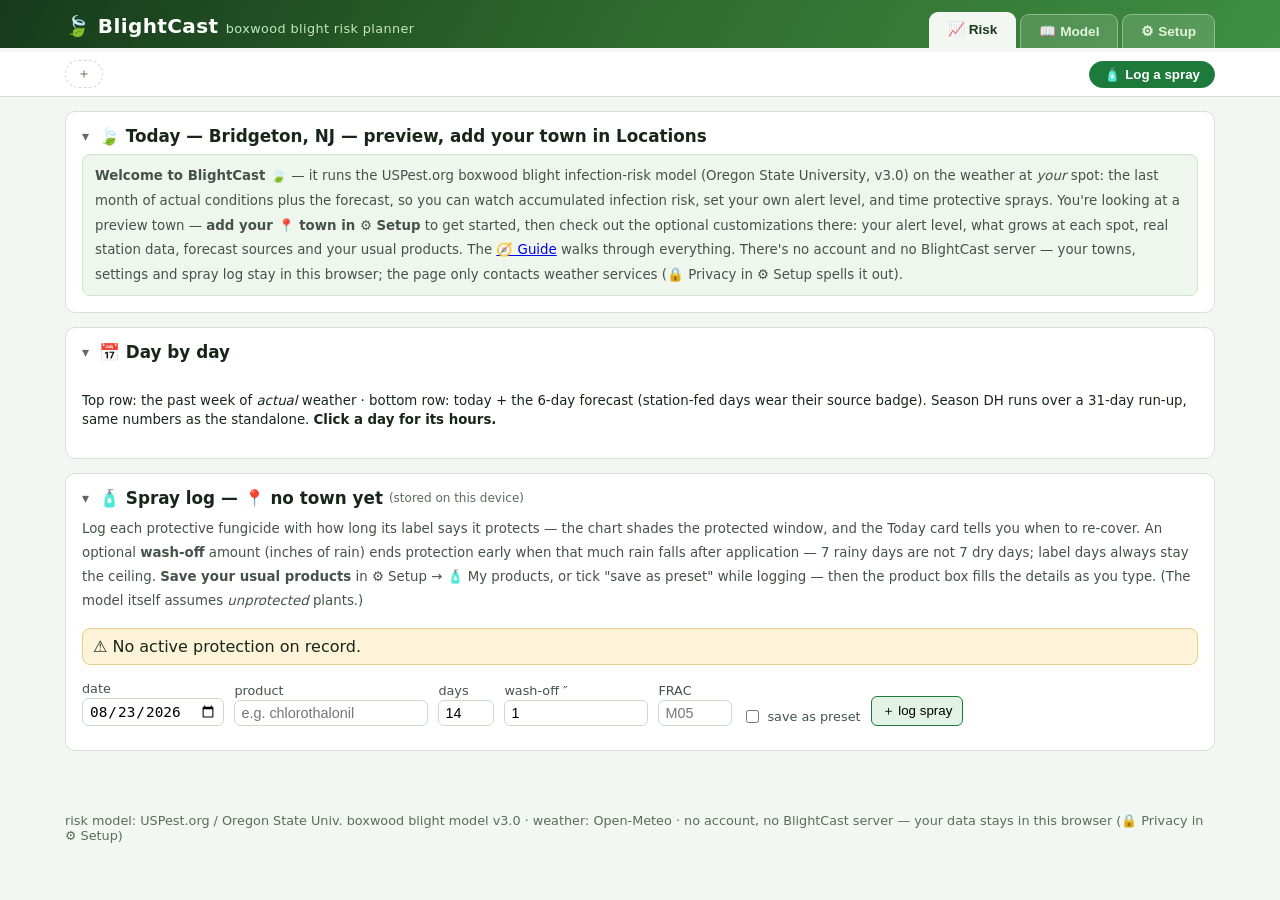
==== index.html @ f8387619 "deploy 2026-08-23 17:59" ====
<!DOCTYPE html><html><head><meta charset="utf-8"><meta name="viewport" content="width=device-width, initial-scale=1"><title>BlightCast</title><script type="importmap">{"imports":{"#entry":"/blightcast/_nuxt/DjVEuTDu.js"}}</script><style>body{color:#182619;background:#f3f7f2;margin:0;font-family:system-ui,sans-serif}.wrap{max-width:1150px;margin:0 auto;padding:0 16px 16px}.hdr{color:#fff;z-index:41;background:linear-gradient(120deg,#173a1a,#2e6b2f,#3f8f42);position:sticky;top:0}.hbar{flex-wrap:wrap;justify-content:space-between;align-items:flex-end;gap:14px;max-width:1150px;margin:0 auto;padding:12px 16px 0;display:flex}.hdr h1{letter-spacing:.4px;margin:0 0 10px;font-size:1.25rem;font-weight:800}.hdr small{color:#c6e8bd;font-size:.8rem;font-weight:400}.hdr nav{flex-wrap:wrap;align-items:flex-end;gap:4px;display:flex}.ntab{color:#e2f4dc;cursor:pointer;background:#ffffff24;border:1px solid #ffffff59;border-bottom:none;border-radius:9px 9px 0 0;margin-bottom:0;padding:8px 18px 9px;font-size:.85rem;font-weight:700;transition:all .15s}.ntab:hover{background:#ffffff47}.ntab.on{color:#1c3a1d;background:#f3f7f2;border-color:#f3f7f2;padding-bottom:11px}.quotabar{color:#7f1d1d;top:var(--hdr-h,52px);z-index:42;background:#fbe9e7;border-bottom:2px solid #c62828;padding:8px 16px;font-size:.9rem;position:sticky}footer{color:#5c6b5c;max-width:1150px;margin:32px auto 0;padding:0 16px 24px;font-size:.8rem}@media (width<=640px){body,html{overflow-x:hidden}.wrap{padding:10px 8px 24px}.wrap section,.wrap section>*,.wrap>*{min-width:0;max-width:100%}header h1{font-size:1.1rem}input[type=date],input[type=number],input[type=password],input[type=text],select{font-size:16px!important}}</style><style>.bar[data-v-5d4a6603]{gap:8px}.bar[data-v-5d4a6603],.chips[data-v-5d4a6603]{flex-wrap:wrap;align-items:center;display:flex}.chips[data-v-5d4a6603]{gap:6px}.chip[data-v-5d4a6603]{cursor:pointer;background:#fff;border:1.5px solid #cfd9cf;border-radius:999px;padding:4px 11px;font-size:.85rem;font-weight:600}.chip.on[data-v-5d4a6603]{color:#fff;background:#1d7a3a;border-color:#1d7a3a}.chip.add[data-v-5d4a6603]{color:#5c6b5c;border-style:dashed;font-weight:400}.spray[data-v-5d4a6603]{color:#fff;cursor:pointer;background:#1d7a3a;border:1px solid #1d7a3a;border-radius:999px;margin-left:auto;padding:5px 14px;font-weight:600}.cur[data-v-5d4a6603]{color:#182619;font-size:.9rem}.cur b[data-v-5d4a6603]{color:#14532a}.note[data-v-5d4a6603]{color:#5c6b5c}@media (width<=640px){.bar[data-v-5d4a6603]{gap:6px}.chips[data-v-5d4a6603]{flex-basis:100%}.spray[data-v-5d4a6603]{flex:100%;margin-left:0;padding:10px 16px}.cur[data-v-5d4a6603],.spray[data-v-5d4a6603]{text-align:center}.cur[data-v-5d4a6603]{white-space:nowrap;text-overflow:ellipsis;font-size:.8rem;overflow:hidden}.cur[data-v-5d4a6603],.note[data-v-5d4a6603]{flex-basis:100%}.note[data-v-5d4a6603]{font-size:.72rem}}</style><style>.card[data-v-02d2b3f0]{background:#fff;border:1px solid #d7e2d7;border-radius:10px;margin:14px 0;padding:14px 16px}h2[data-v-02d2b3f0]{flex-wrap:wrap;justify-content:flex-start;align-items:center;gap:6px;margin:0 0 8px;font-size:1.05rem;display:flex}h2 small[data-v-02d2b3f0]{color:#5c6b5c;font-size:.75rem;font-weight:400}.fold[data-v-02d2b3f0]{cursor:pointer;color:#5c6b5c;background:0 0;border:none;padding:0 4px 0 0;font-size:.85rem}.grid[data-v-02d2b3f0]{grid-template-columns:repeat(auto-fit,minmax(240px,1fr));gap:10px;display:grid}.cmp[data-v-02d2b3f0]{background:#f8faf8;border:1px solid #d7e2d7;border-radius:10px;flex-direction:column;gap:5px;padding:10px 12px;display:flex}.cmp.on[data-v-02d2b3f0]{border-color:#1d7a3a;box-shadow:inset 0 0 0 1px #1d7a3a}.cmp.click[data-v-02d2b3f0]{cursor:pointer}.cmp.click[data-v-02d2b3f0]:hover{border-color:#3f8f42}.nm[data-v-02d2b3f0]{align-items:center;gap:6px;font-weight:700;display:flex}.tag[data-v-02d2b3f0]{color:#1d7a3a;background:#e2f3e6;border:1px solid #a9d6b4;border-radius:999px;padding:1px 7px;font-size:.68rem;font-weight:600}.dh[data-v-02d2b3f0]{align-items:center;gap:6px;display:flex}.dh .chip[data-v-02d2b3f0]{border:1px solid;border-radius:999px;padding:1px 8px;font-family:ui-monospace,monospace;font-size:.8rem;font-weight:700}.bn[data-v-02d2b3f0]{font-size:11px}.plan[data-v-02d2b3f0]{border-radius:8px;padding:5px 9px;font-size:12.5px;font-weight:700}.plan.ok[data-v-02d2b3f0]{color:#1d7a3a;background:#e2f3e6;border:1px solid #a9d6b4}.plan.bad[data-v-02d2b3f0]{color:#a12a2a;background:#fbecec;border:1px solid #e6a9a9}.line[data-v-02d2b3f0]{color:#45524a;font-size:12px}.line.dim[data-v-02d2b3f0]{color:#6b776e}.note[data-v-02d2b3f0]{color:#5c6b5c;font-size:11.5px}</style><style>.card[data-v-cc34b25f]{background:#fff;border:1px solid #d7e2d7;border-radius:10px;margin:14px 0;padding:14px 16px}h2[data-v-cc34b25f]{flex-wrap:wrap;justify-content:flex-start;align-items:center;gap:6px;margin:0 0 8px;font-size:1.05rem;display:flex}h2 select[data-v-cc34b25f]{border:1px solid #cfd9cf;border-radius:6px;padding:3px 6px;font-size:.8rem}.ctl[data-v-cc34b25f]{align-items:center;gap:6px;margin-left:auto;display:flex}.gbtn[data-v-cc34b25f]{cursor:pointer;background:#f4f7f4;border:1px solid #cfd9cf;border-radius:6px;padding:3px 8px;font-size:.8rem}.gbtn.on[data-v-cc34b25f]{background:#eceeec;border-color:#8a938c;font-weight:700}.gbtn[data-v-cc34b25f]:disabled{opacity:.5;cursor:default}.fold[data-v-cc34b25f]{cursor:pointer;color:#5c6b5c;background:0 0;border:none;padding:0 4px 0 0;font-size:.85rem}.scroll[data-v-cc34b25f]{overflow:auto hidden}.scroll svg[data-v-cc34b25f]{width:100%;height:auto;display:block}@media (width<=640px){.scroll svg[data-v-cc34b25f]{min-width:640px}h2[data-v-cc34b25f]{flex-wrap:wrap}.ctl[data-v-cc34b25f]{flex-wrap:nowrap;flex-basis:100%;justify-content:space-between;margin-left:0}.ctl .bl[data-v-cc34b25f]{display:none}.gbtn[data-v-cc34b25f]{padding:6px 10px;font-size:.95rem}.ctl select[data-v-cc34b25f]{flex:1;min-width:0;font-size:.8rem}}.expbox[data-v-cc34b25f]{background:#f4f7f4;border:1px solid #d7e2d7;border-radius:8px;flex-wrap:wrap;align-items:center;margin:0 0 10px;padding:8px 12px;font-size:.85rem}.expbox[data-v-cc34b25f],.expbox .grp[data-v-cc34b25f]{gap:10px;display:flex}.expbox label[data-v-cc34b25f]{color:#45524a;align-items:center;gap:4px;display:flex}.expbox input[type=date][data-v-cc34b25f],.expbox select[data-v-cc34b25f]{border:1px solid #cfd9cf;border-radius:6px;padding:3px 6px;font-size:.85rem}.expbox .go[data-v-cc34b25f]{cursor:pointer;background:#e2f3e6;border:1px solid #1d7a3a;border-radius:6px;padding:4px 12px;font-weight:600}.expbox .note[data-v-cc34b25f]{color:#5c6b5c;flex-basis:100%}.bigwrap[data-v-cc34b25f]{z-index:50;background:#fff;flex-direction:column;display:flex;position:fixed;inset:0}.bigwrap.rot[data-v-cc34b25f]{transform-origin:0 0;width:100vh;height:100vw;inset:0 auto auto 0;transform:rotate(90deg)translateY(-100%)}.bighead[data-v-cc34b25f]{border-bottom:1.5px solid #d5e0d3;flex-wrap:wrap;align-items:center;gap:6px 8px;padding:8px 12px;display:flex}.bighead select[data-v-cc34b25f]{border:1px solid #cfd9cf;border-radius:6px;padding:4px 8px;font-size:.85rem}.bighead .note[data-v-cc34b25f]{color:#5c6b5c}.bighead .bigx[data-v-cc34b25f]{cursor:pointer;background:#f4f7f4;border:1px solid #cfd9cf;border-radius:8px;margin-left:auto;padding:6px 14px;font-size:.95rem}.scrollhost[data-v-cc34b25f]{display:block;position:relative}.bighost[data-v-cc34b25f]{flex-direction:column;flex:1;min-height:0;display:flex;position:relative}.hit[data-v-cc34b25f]{cursor:crosshair}.chtip[data-v-cc34b25f]{z-index:60;pointer-events:none;color:#182619;background:#fff;border:1px solid #cfd9cf;border-radius:8px;max-width:220px;padding:7px 10px;font-size:12px;line-height:1.5;position:fixed;box-shadow:0 6px 18px #0000002e}.chtip small[data-v-cc34b25f]{color:#5c6b5c}.chtip.rottip[data-v-cc34b25f]{transform-origin:0 0;transform:rotate(90deg)}.bigexp[data-v-cc34b25f]{margin:0 14px 8px}.bigscroll[data-v-cc34b25f]{flex:1;min-height:0;overflow:auto hidden}.bigscroll svg[data-v-cc34b25f]{display:block}.yaxis[data-v-cc34b25f]{z-index:2;pointer-events:none;position:absolute;top:0;left:0}</style><style>.day[data-v-c55c9e73]{box-sizing:border-box;border:1px solid;border-radius:10px;min-width:92px;padding:8px 10px}.top[data-v-c55c9e73]{font-weight:600}.tdy[data-v-c55c9e73]{color:#fff;letter-spacing:.4px;background:#182619;border-radius:999px;padding:0 7px;font-size:.7rem;font-weight:800}.top small[data-v-c55c9e73]{color:#5c6b5c;font-weight:400}.dh[data-v-c55c9e73]{margin:2px 0;font-size:1.3rem;font-weight:700}.name[data-v-c55c9e73]{font-size:.8rem;font-weight:600}.meta[data-v-c55c9e73]{color:#45524a;margin-top:2px;font-size:.75rem}</style><style>.card[data-v-f224e2ba]{background:#fff;border:1px solid #d7e2d7;border-radius:10px;margin:14px 0;padding:14px 16px}h2[data-v-f224e2ba]{justify-content:space-between;align-items:center;margin:0 0 8px;font-size:1.05rem;display:flex}.x[data-v-f224e2ba]{cursor:pointer;background:#f4f7f4;border:1px solid #cfd9cf;border-radius:6px;padding:2px 8px}.scroll[data-v-f224e2ba]{overflow-x:auto}table[data-v-f224e2ba]{border-collapse:collapse;font-size:.85rem}td[data-v-f224e2ba],th[data-v-f224e2ba]{text-align:center;border:1px solid #e0e8e0;padding:3px 8px}tr.wet td[data-v-f224e2ba]{background:#eaf3fb}td.reset[data-v-f224e2ba]{color:#a12a2a;font-weight:600}@media (width<=640px){.card[data-v-f224e2ba]{padding:10px 6px}table[data-v-f224e2ba]{width:100%;font-size:10.5px}td[data-v-f224e2ba],th[data-v-f224e2ba]{padding:2px}}</style><style>.card[data-v-9a22aade]{background:#fff;border:1px solid #d7e2d7;border-radius:10px;margin:14px 0;padding:14px 16px}h2[data-v-9a22aade]{flex-wrap:wrap;justify-content:flex-start;align-items:center;gap:6px;margin:0 0 8px;font-size:1.05rem;display:flex}h2 small[data-v-9a22aade]{color:#5c6b5c;font-size:.75rem;font-weight:400}.fold[data-v-9a22aade]{color:#5c6b5c;background:0 0;border:none;padding:0 4px 0 0;font-size:.85rem}.fold[data-v-9a22aade],h2 .xls[data-v-9a22aade]{cursor:pointer}h2 .xls[data-v-9a22aade]{background:#f4f7f4;border:1px solid #cfd9cf;border-radius:6px;margin-left:auto;padding:3px 9px;font-size:.8rem}.intro[data-v-9a22aade]{color:#45524a;margin:0 0 8px;line-height:1.5}.prot[data-v-9a22aade]{border-radius:8px;padding:8px 10px}.prot.ok[data-v-9a22aade]{background:#e2f3e6;border:1px solid #a9d6b4}.prot.none[data-v-9a22aade]{background:#fdf3d9;border:1px solid #e6cd8a}.badtx[data-v-9a22aade]{color:#a12a2a}.ics[data-v-9a22aade]{color:#0e5a8a;cursor:pointer;background:#eef5fa;border:1px solid #0e5a8a;border-radius:6px;margin-left:6px;padding:2px 8px}.form[data-v-9a22aade]{flex-wrap:wrap;align-items:end;gap:10px;margin:10px 0;display:flex}.form label input[list][data-v-9a22aade]{min-width:180px;max-width:220px}label[data-v-9a22aade]{color:#45524a;flex-direction:column;gap:2px;font-size:.8rem;display:flex}label.keep[data-v-9a22aade]{flex-direction:row;align-items:center;gap:5px}input[data-v-9a22aade]{border:1px solid #cfd9cf;border-radius:6px;max-width:130px;padding:4px 6px;font-size:.9rem}input[type=checkbox][data-v-9a22aade]{max-width:none}button[data-v-9a22aade]{cursor:pointer;background:#e2f3e6;border:1px solid #1d7a3a;border-radius:6px;padding:5px 10px}ul[data-v-9a22aade]{margin:6px 0 0;padding:0;list-style:none}li[data-v-9a22aade]{border-top:1px solid #eef2ee;padding:4px 0}.x[data-v-9a22aade]{background:#fbecec;border-color:#c99;margin-left:8px;padding:0 6px}@media (width<=640px){.form[data-v-9a22aade]{gap:8px}.form label[data-v-9a22aade]{flex:45%}.form label input[data-v-9a22aade]:not([type=checkbox]){box-sizing:border-box;width:100%;max-width:100%}.form label.keep[data-v-9a22aade]{flex:100%}button[data-v-9a22aade]{padding:9px 13px}.x[data-v-9a22aade]{padding:4px 9px}li[data-v-9a22aade]{overflow-wrap:anywhere;line-height:1.7}}</style><style>.card[data-v-ff1c66e4]{background:#fff;border:1px solid #d7e2d7;border-radius:10px;margin:14px 0;padding:14px 16px;font-size:13px;line-height:1.6}h2[data-v-ff1c66e4]{margin:0 0 8px;font-size:1.05rem}ul[data-v-ff1c66e4]{margin:8px 0 8px 22px;padding:0}.tblwrap[data-v-ff1c66e4]{overflow-x:auto}table[data-v-ff1c66e4]{border-collapse:collapse;min-width:420px}td[data-v-ff1c66e4],th[data-v-ff1c66e4]{text-align:left;border:1px solid #cfd9cf;padding:5px 10px}td.dh[data-v-ff1c66e4]{white-space:nowrap;font-family:ui-monospace,monospace}@media (width<=640px){table[data-v-ff1c66e4]{width:100%;min-width:0;font-size:11px}td[data-v-ff1c66e4],th[data-v-ff1c66e4]{padding:4px 5px}td.dh[data-v-ff1c66e4]{white-space:normal}}.note[data-v-ff1c66e4]{color:#5c6b5c}a[data-v-ff1c66e4]{color:#0e5a8a}</style><style>.card[data-v-d2a1a7dd]{background:#fff;border:1px solid #d7e2d7;border-radius:10px;margin:14px 0;padding:12px}h2[data-v-d2a1a7dd]{margin:0 0 8px;padding:0 2px;font-size:1rem}.list[data-v-d2a1a7dd]{flex-direction:column;gap:2px;margin-bottom:10px}.list[data-v-d2a1a7dd],.row[data-v-d2a1a7dd]{display:flex}.row[data-v-d2a1a7dd]{border-radius:8px;align-items:stretch;overflow:hidden}.row[data-v-d2a1a7dd]:hover{background:#f2f6f2}.row.on[data-v-d2a1a7dd]{background:#e2f3e6;box-shadow:inset 3px 0 #1d7a3a}.pick[data-v-d2a1a7dd]{cursor:pointer;min-width:0;font:inherit;text-align:left;white-space:nowrap;text-overflow:ellipsis;background:0 0;border:none;flex:1;padding:8px 8px 8px 12px;font-size:.9rem;overflow:hidden}.row.on .pick[data-v-d2a1a7dd]{color:#14532a;font-weight:700}.mini[data-v-d2a1a7dd]{cursor:pointer;color:#8a938c;background:0 0;border:none;padding:0 7px;font-size:.85rem}.row:hover .mini[data-v-d2a1a7dd]{color:#5c6b5c}.mini[data-v-d2a1a7dd]:hover{color:#182619}.mini.x[data-v-d2a1a7dd]:hover{color:#a12a2a}.addwrap[data-v-d2a1a7dd]{margin-bottom:10px;position:relative}.add[data-v-d2a1a7dd]{gap:5px;display:flex}.add input[data-v-d2a1a7dd]{flex:1;min-width:0;padding:7px 10px;font-size:.88rem}.add .go[data-v-d2a1a7dd],.add input[data-v-d2a1a7dd]{border:1px solid #cfd9cf;border-radius:8px}.add .go[data-v-d2a1a7dd]{cursor:pointer;background:#f4f7f4;padding:0 11px}.results[data-v-d2a1a7dd]{z-index:5;background:#fff;border:1px solid #cfd9cf;border-radius:10px;flex-direction:column;gap:4px;margin-top:4px;padding:6px;display:flex;position:absolute;top:100%;left:0;right:0;box-shadow:0 4px 14px #0000001f}.results button[data-v-d2a1a7dd]{cursor:pointer;text-align:left;background:#f8faf8;border:1px solid #e0e8e0;border-radius:6px;padding:6px 10px;font-size:.85rem}.results button[data-v-d2a1a7dd]:hover{background:#eef6ee}.results .none[data-v-d2a1a7dd]{color:#5c6b5c;padding:6px 10px;font-size:.85rem}.sharebtn[data-v-d2a1a7dd]{cursor:pointer;color:#45524a;background:#f8faf8;border:1px solid #cfd9cf;border-radius:8px;width:100%;padding:7px 10px;font-size:.85rem}.sharebtn[data-v-d2a1a7dd]:hover{border-color:#9bb89b}.sharebtn.gd[data-v-d2a1a7dd]{margin-top:6px}.note[data-v-d2a1a7dd]{color:#5c6b5c;margin:6px 2px 0;font-size:.8rem}@media (width<=820px){.pick[data-v-d2a1a7dd]{padding:11px 8px 11px 12px}.mini[data-v-d2a1a7dd]{padding:0 10px}}</style><style>.card[data-v-3da5b5af]{background:#fff;border:1px solid #d7e2d7;border-radius:10px;margin:14px 0;padding:14px 16px}h2[data-v-3da5b5af]{margin:0 0 8px;font-size:1.05rem}h2 small[data-v-3da5b5af]{color:#5c6b5c;font-size:.75rem;font-weight:400}.grp[data-v-3da5b5af]{margin:10px 0}.row[data-v-3da5b5af]{flex-wrap:wrap;align-items:center;gap:8px;margin:6px 0;display:flex}button[data-v-3da5b5af]{cursor:pointer;background:#f4f7f4;border:1px solid #cfd9cf;border-radius:6px;padding:4px 10px;font-size:.82rem}button.on[data-v-3da5b5af]{font-weight:700}label[data-v-3da5b5af]{color:#45524a;font-size:.85rem}input[data-v-3da5b5af]{width:70px;padding:3px 6px}input[data-v-3da5b5af],select[data-v-3da5b5af]{border:1px solid #cfd9cf;border-radius:6px}select[data-v-3da5b5af]{max-width:100%;padding:4px 8px}p[data-v-3da5b5af]{margin:4px 0 0}ul[data-v-3da5b5af]{color:#45524a;margin:6px 0 6px 20px;padding:0;font-size:12px;line-height:1.55}li[data-v-3da5b5af]{margin:4px 0}@media (width<=640px){button[data-v-3da5b5af]{padding:8px 12px}input[data-v-3da5b5af]{padding:8px 6px}select[data-v-3da5b5af]{padding:8px}}</style><style>.imp-box[data-v-64e35270]{border:1px solid #d7e2d7;border-radius:8px;margin-top:6px;padding:8px 12px}.row[data-v-64e35270]{flex-wrap:wrap;align-items:center;gap:10px;display:flex}.imp[data-v-64e35270],button[data-v-64e35270]{cursor:pointer;background:#f4f7f4;border:1px solid #cfd9cf;border-radius:6px;padding:5px 11px}.imp input[data-v-64e35270]{display:none}.url[data-v-64e35270]{border:1px solid #cfd9cf;border-radius:6px;flex:1;min-width:240px;padding:5px 10px}.go[data-v-64e35270]{background:#e2f3e6;border-color:#1d7a3a;font-weight:600}.bad[data-v-64e35270]{color:#a12a2a}.map[data-v-64e35270]{grid-template-columns:auto 1fr auto;align-items:center;gap:4px 10px;margin:6px 0;display:grid}.map label[data-v-64e35270]{font-size:.85rem}.map select[data-v-64e35270]{border:1px solid #cfd9cf;border-radius:6px;max-width:100%;padding:3px 6px}.prevscroll[data-v-64e35270]{overflow-x:auto}table.prev[data-v-64e35270]{border-collapse:collapse;font-size:.8rem}.prev td[data-v-64e35270],.prev th[data-v-64e35270]{text-align:center;border:1px solid #e0e8e0;padding:3px 8px}@media (width<=640px){.url[data-v-64e35270]{flex:100%;min-width:0}.map[data-v-64e35270]{grid-template-columns:auto 1fr}.imp[data-v-64e35270],button[data-v-64e35270]{padding:8px 12px}}</style><style>.card[data-v-216f3285]{background:#fff;border:1px solid #d7e2d7;border-radius:10px;margin:14px 0;padding:14px 16px}h2[data-v-216f3285]{margin:0 0 8px;font-size:1.05rem}h2 small[data-v-216f3285]{color:#5c6b5c;font-size:.75rem;font-weight:400}.row[data-v-216f3285]{align-items:center;gap:10px;margin:4px 0;display:flex}.grow[data-v-216f3285]{flex:1;min-width:0}button[data-v-216f3285]{cursor:pointer;background:#f4f7f4;border:1px solid #cfd9cf;border-radius:6px;padding:5px 11px}.go[data-v-216f3285]{background:#e2f3e6;border-color:#1d7a3a;font-weight:600}.warn[data-v-216f3285]{background:#fbeeee;border-color:#c8a1a1}.list[data-v-216f3285]{border:1px solid #d7e2d7;border-radius:8px;margin-top:6px;padding:4px 10px}.none[data-v-216f3285]{color:#5c6b5c;padding:6px 2px}.tok[data-v-216f3285]{min-width:260px;padding:5px 10px}.tok[data-v-216f3285],select[data-v-216f3285]{border:1px solid #cfd9cf;border-radius:6px}select[data-v-216f3285]{max-width:100%;margin-left:6px;padding:3px 6px}@media (width<=640px){.row[data-v-216f3285]{flex-wrap:wrap}.tok[data-v-216f3285]{flex:100%;min-width:0}button[data-v-216f3285]{padding:8px 12px}select[data-v-216f3285]{margin-left:0}}</style><style>.card[data-v-aacb3092]{background:#fff;border:1px solid #d7e2d7;border-radius:10px;margin:14px 0;padding:14px 16px}h2[data-v-aacb3092]{margin:0 0 8px;font-size:1.05rem}h2 small[data-v-aacb3092]{color:#5c6b5c;font-size:.75rem;font-weight:400}.tblwrap[data-v-aacb3092]{margin:8px 0;overflow-x:auto}table[data-v-aacb3092]{border-collapse:collapse;min-width:460px}td[data-v-aacb3092],th[data-v-aacb3092]{text-align:center;border:1px solid #cfd9cf;padding:5px 10px;font-size:.85rem}td[data-v-aacb3092]:first-child,th[data-v-aacb3092]:first-child{text-align:left}th[data-v-aacb3092]{background:#f4f7f4;font-size:.78rem}ul[data-v-aacb3092]{margin:4px 0 8px 20px;padding:0}li[data-v-aacb3092]{margin:2px 0}.note[data-v-aacb3092]{color:#5c6b5c}p[data-v-aacb3092]{margin:6px 0}</style><style>.card[data-v-2780aa08]{background:#fff;border:1px solid #d7e2d7;border-radius:10px;margin:14px 0;padding:14px 16px}h2[data-v-2780aa08]{justify-content:space-between;align-items:center;gap:10px;margin:0 0 8px;font-size:1.05rem}.hbtns[data-v-2780aa08],h2[data-v-2780aa08]{display:flex}.hbtns[data-v-2780aa08]{gap:6px}button[data-v-2780aa08]{cursor:pointer;background:#f4f7f4;border:1px solid #cfd9cf;border-radius:6px;padding:4px 10px;font-size:.85rem}button.pri[data-v-2780aa08]{background:#e2f3e6;border-color:#1d7a3a;font-weight:600}button.warn[data-v-2780aa08]{color:#a12a2a;background:#fbecec;border-color:#c99}.list[data-v-2780aa08]{margin:6px 0}.li[data-v-2780aa08]{border-top:1px solid #eef2ee;align-items:center;gap:8px;padding:6px 0}.grow[data-v-2780aa08],.li[data-v-2780aa08]{display:flex}.grow[data-v-2780aa08]{flex-direction:column;flex:1}.grow small[data-v-2780aa08],.none[data-v-2780aa08]{color:#5c6b5c}.form[data-v-2780aa08]{border-top:1px solid #eef2ee;flex-wrap:wrap;align-items:end;gap:10px;margin:10px 0 0;padding-top:8px}.form[data-v-2780aa08],label[data-v-2780aa08]{display:flex}label[data-v-2780aa08]{color:#45524a;flex-direction:column;gap:2px;font-size:.8rem}label input[data-v-2780aa08]{border:1px solid #cfd9cf;border-radius:6px;max-width:150px;padding:4px 6px;font-size:.9rem}@media (width<=640px){.form label[data-v-2780aa08]{flex:45%}.form label input[data-v-2780aa08]{box-sizing:border-box;width:100%;max-width:100%}button[data-v-2780aa08]{padding:8px 13px}}</style><style>.card[data-v-627be647]{background:#fff;border:1px solid #d7e2d7;border-radius:10px;margin:14px 0;padding:14px 16px}h2[data-v-627be647]{margin:0 0 8px;font-size:1.05rem}h2 small[data-v-627be647]{color:#5c6b5c;font-size:.75rem;font-weight:400}.row[data-v-627be647]{flex-wrap:wrap;align-items:center;gap:8px;margin:6px 0;display:flex}.grow[data-v-627be647]{flex:1;min-width:0}.btn[data-v-627be647],button[data-v-627be647]{cursor:pointer;color:inherit;background:#f4f7f4;border:1px solid #cfd9cf;border-radius:6px;padding:5px 11px;font-size:.85rem;text-decoration:none}.go[data-v-627be647]{background:#e2f3e6;border-color:#1d7a3a;font-weight:600}.warn[data-v-627be647]{background:#fbeeee;border-color:#c8a1a1}.url[data-v-627be647]{border:1px solid #cfd9cf;border-radius:6px;flex:1;min-width:260px;padding:5px 10px}.trouble[data-v-627be647]{background:#f4f7f4;padding:5px 10px}.sendlog[data-v-627be647],.trouble[data-v-627be647]{border:1px solid #d7e2d7;border-radius:8px}.sendlog[data-v-627be647]{margin-top:6px;padding:6px 10px}.sendlog ul[data-v-627be647]{margin:4px 0;padding:0;list-style:none}.sendlog li[data-v-627be647]{padding:1px 0}.bad[data-v-627be647]{color:#a12a2a;font-weight:700}p[data-v-627be647]{margin:4px 0}@media (width<=640px){.url[data-v-627be647]{flex:100%;min-width:0}.btn[data-v-627be647],button[data-v-627be647]{padding:8px 12px}}</style><style>.card[data-v-b67708f5]{background:#fff;border:1px solid #d7e2d7;border-radius:10px;margin:14px 0;padding:14px 16px}h2[data-v-b67708f5]{margin:0 0 8px;font-size:1.05rem}h2 small[data-v-b67708f5]{color:#5c6b5c;font-size:.75rem;font-weight:400}.row[data-v-b67708f5]{flex-wrap:wrap;align-items:center;gap:10px;display:flex}.imp[data-v-b67708f5],button[data-v-b67708f5]{cursor:pointer;background:#f4f7f4;border:1px solid #cfd9cf;border-radius:6px;padding:6px 12px}.imp input[data-v-b67708f5]{display:none}.preview[data-v-b67708f5]{background:#fdf3d9;border:1px solid #e6cd8a;border-radius:8px;margin-top:10px;padding:10px 12px}.preview ul[data-v-b67708f5]{margin:6px 0;padding-left:18px}.go[data-v-b67708f5]{background:#e2f3e6;border-color:#1d7a3a;font-weight:600}</style><style>.card[data-v-a5ca6376]{background:#fff;border:1px solid #d7e2d7;border-radius:10px;margin:14px 0;padding:14px 16px}h2[data-v-a5ca6376]{margin:0 0 8px;font-size:1.05rem}p[data-v-a5ca6376]{color:#45524a;margin:6px 0;line-height:1.55}.plug[data-v-a5ca6376]{color:#5c6b5c}.plug a[data-v-a5ca6376]{color:#0e5a8a}.plug .mail[data-v-a5ca6376]{white-space:nowrap;display:inline-block}</style><style>.subbar[data-v-c0a7a774]{top:var(--hdr-h,52px);z-index:40;background:#fff;border-bottom:1.5px solid #d5e0d3;position:sticky}.subbar[data-v-c0a7a774] .bar{max-width:1150px;margin:0 auto;padding:8px 16px}@media (width<=640px){.subbar[data-v-c0a7a774] .bar{padding:8px}}.wrap[data-v-c0a7a774]{padding-top:4px}.setgrid[data-v-c0a7a774]{grid-template-columns:248px 1fr;align-items:start;gap:0 16px;display:grid}.locnav[data-v-c0a7a774]{top:calc(var(--hdr-h,52px) + 54px);position:sticky}.workingon[data-v-c0a7a774]{background:#e2f3e6;border:1px solid #a9d6b4;border-radius:10px;margin:14px 0;padding:10px 14px}.workingon small[data-v-c0a7a774]{color:#45524a}.shareddiv[data-v-c0a7a774]{color:#54655a;border-top:2px solid #d5e0d3;margin:22px 0 2px;padding-top:10px;font-size:.9rem;font-weight:700}@media (width<=820px){.setgrid[data-v-c0a7a774]{grid-template-columns:1fr}.locnav[data-v-c0a7a774]{position:static}}.card[data-v-c0a7a774]{background:#fff;border:1px solid #d7e2d7;border-radius:10px;margin:14px 0;padding:14px 16px}.fold[data-v-c0a7a774]{cursor:pointer;color:#5c6b5c;background:0 0;border:none;padding:0 4px 0 0;font-size:.85rem}h2[data-v-c0a7a774]{flex-wrap:wrap;justify-content:flex-start;align-items:center;gap:6px;margin:0 0 8px;font-size:1.05rem;display:flex}.bellbtn[data-v-c0a7a774]{cursor:pointer;background:#f4f7f4;border:1px solid #cfd9cf;border-radius:6px;padding:3px 9px;font-size:.8rem}.bellbtn.on[data-v-c0a7a774]{background:#fdf3d9;border-color:#9a6b00;font-weight:700}.bellnote[data-v-c0a7a774]{background:#fdf3d9;border:1px solid #e6cd8a;border-radius:8px;margin:4px 0 8px;padding:5px 10px}.guide[data-v-c0a7a774]{color:#45524a;margin:2px 0}.welcome[data-v-c0a7a774]{background:#eef6ee;border:1px solid #cfe3cf;border-radius:8px;padding:8px 12px;line-height:1.55}.protline[data-v-c0a7a774]{background:#e2f3e6;border:1px solid #a9d6b4;border-radius:8px;padding:4px 10px}.badwash[data-v-c0a7a774]{color:#a12a2a}.strip[data-v-c0a7a774]{grid-template-columns:repeat(7,1fr);gap:8px;padding-bottom:4px;display:grid}.mobcap[data-v-c0a7a774]{display:none}@media (width<=820px){.strip[data-v-c0a7a774]{scroll-snap-type:x proximity;-webkit-overflow-scrolling:touch;display:flex;overflow-x:auto}.strip[data-v-c0a7a774]>*{scroll-snap-align:center;flex:0 0 112px}.deskcap[data-v-c0a7a774]{display:none}.mobcap[data-v-c0a7a774]{display:inline}}@media (width<=640px){.strip[data-v-c0a7a774]>*{flex-basis:104px}}.clickable[data-v-c0a7a774]{cursor:pointer}.picked[data-v-c0a7a774]{outline:2px solid #1a4d8f}.picked[data-v-c0a7a774],.today[data-v-c0a7a774]{outline-offset:1px}.today[data-v-c0a7a774]{outline:3px solid #182619;box-shadow:0 2px 10px #1826194d}.status[data-v-c0a7a774]{flex-wrap:wrap;align-items:center;gap:10px;margin:4px 0 10px;display:flex}.status .chip[data-v-c0a7a774]{border:1px solid;border-radius:999px;padding:2px 10px;font-family:ui-monospace,monospace;font-weight:700}.status .bad[data-v-c0a7a774]{color:#a12a2a;font-weight:700}.status .ok[data-v-c0a7a774]{color:#1d7a3a;font-weight:700}</style><link rel="preload" as="fetch" crossorigin="anonymous" href="/blightcast/_payload.json?_b=37385d2c-40b9-4be8-ae9a-4df91feaa3fe"><link rel="modulepreload" as="script" crossorigin href="/blightcast/_nuxt/DjVEuTDu.js"><link rel="modulepreload" as="script" crossorigin href="/blightcast/_nuxt/lVUDhkmV.js"><link rel="modulepreload" as="script" crossorigin href="/blightcast/_nuxt/Diu3cThN.js"><link rel="modulepreload" as="script" crossorigin href="/blightcast/_nuxt/xbZKF1FD.js"><link rel="modulepreload" as="script" crossorigin href="/blightcast/_nuxt/DFUop5d5.js"><link rel="modulepreload" as="script" crossorigin href="/blightcast/_nuxt/Cp7u9_fY.js"><link rel="modulepreload" as="script" crossorigin href="/blightcast/_nuxt/BDNMzG2s.js"><script type="module" src="/blightcast/_nuxt/DjVEuTDu.js" crossorigin></script><link rel="prefetch" as="script" crossorigin href="/blightcast/_nuxt/7SVg0ffx.js"><link rel="prefetch" as="script" crossorigin href="/blightcast/_nuxt/DzTNzgav.js"><meta name="theme-color" content="#2e6b2f"><meta http-equiv="Content-Security-Policy" content="default-src 'self'; script-src 'self' 'unsafe-inline'; style-src 'self' 'unsafe-inline'; img-src 'self' data:; connect-src 'self' https://api.open-meteo.com https://geocoding-api.open-meteo.com https://archive-api.open-meteo.com https://newa.nrcc.cornell.edu https://hrly.nrcc.cornell.edu https://api.licor.cloud https://docs.google.com https://api.weather.gov https://seasonal-api.open-meteo.com; object-src 'none'; base-uri 'self'; form-action 'none'"><link rel="manifest" href="/blightcast/manifest.webmanifest"><link rel="icon" type="image/svg+xml" href="/blightcast/icon.svg"></head><body><div id="__nuxt"><div><header class="hdr"><div class="hbar"><h1>🍃 BlightCast <small>boxwood blight risk planner</small></h1><nav><!--[--><button class="on ntab">📈 Risk</button><button class="ntab">📖 Model</button><button class="ntab">⚙ Setup</button><!--]--></nav></div></header><!----><div data-v-c0a7a774><div class="subbar" style="" data-v-c0a7a774><section class="bar" data-v-c0a7a774 data-v-5d4a6603><span class="chips" data-v-5d4a6603><!--[--><!--]--><button class="chip add" aria-label="add or manage towns" title="add or manage towns in ⚙ Setup" data-v-5d4a6603>＋</button></span><button class="spray" data-v-5d4a6603>🧴 Log a spray</button><!----><!----></section></div><main class="wrap" data-v-c0a7a774><div style="" data-v-c0a7a774><!----><section class="card" data-v-c0a7a774><h2 data-v-c0a7a774><button class="fold" aria-label="collapse the Today card" data-v-c0a7a774>▾</button>🍃 Today — Bridgeton, NJ — preview, add your town in Locations</h2><!--[--><p class="guide welcome" data-v-c0a7a774><small data-v-c0a7a774><b data-v-c0a7a774>Welcome to BlightCast 🍃</b> — it runs the USPest.org boxwood blight infection-risk model (Oregon State University, v3.0) on the weather at <i data-v-c0a7a774>your</i> spot: the last month of actual conditions plus the forecast, so you can watch accumulated infection risk, set your own alert level, and time protective sprays. You&#39;re looking at a preview town — <b data-v-c0a7a774>add your 📍 town in ⚙ Setup</b> to get started, then check out the optional customizations there: your alert level, what grows at each spot, real station data, forecast sources and your usual products. The <a href="/blightcast/guide" class="" data-v-c0a7a774>🧭 Guide</a> walks through everything. There&#39;s no account and no BlightCast server — your towns, settings and spray log stay in this browser; the page only contacts weather services (🔒 Privacy in ⚙ Setup spells it out).</small></p><!----><!--[--><!----><!----><!--[--><!--]--><!--]--><!--]--></section><!----><section class="card" data-v-c0a7a774><h2 data-v-c0a7a774><button class="fold" aria-label="collapse the day tiles" data-v-c0a7a774>▾</button>📅 Day by day</h2><!--[--><div class="strip" data-v-c0a7a774><!--[--><!--]--></div><p data-v-c0a7a774><small class="deskcap" data-v-c0a7a774>Top row: the past week of <i data-v-c0a7a774>actual</i> weather · bottom row: today + the 6-day forecast (station-fed days wear their source badge). Season DH runs over a 31-day run-up, same numbers as the standalone. <b data-v-c0a7a774>Click a day for its hours.</b></small><small class="mobcap" data-v-c0a7a774>Today + the 6-day forecast — <b data-v-c0a7a774>scroll ⬅ for the past week of actual weather</b> (station-fed days wear their source badge). Season DH runs over a 31-day run-up, same numbers as the standalone. <b data-v-c0a7a774>Click a day for its hours.</b></small></p><!--]--></section><!----><section class="card" data-v-c0a7a774 data-v-9a22aade><h2 data-v-9a22aade><button class="fold" aria-label="collapse the spray log" data-v-9a22aade>▾</button>🧴 Spray log — 📍 no town yet <small data-v-9a22aade>(stored on this device)</small><!----></h2><!--[--><p class="intro" data-v-9a22aade><small data-v-9a22aade>Log each protective fungicide with how long its label says it protects — the chart shades the protected window, and the Today card tells you when to re-cover. An optional <b data-v-9a22aade>wash-off</b> amount (inches of rain) ends protection early when that much rain falls after application — 7 rainy days are not 7 dry days; label days always stay the ceiling. <b data-v-9a22aade>Save your usual products</b> in ⚙ Setup → 🧴 My products, or tick &quot;save as preset&quot; while logging — then the product box fills the details as you type. (The model itself assumes <i data-v-9a22aade>unprotected</i> plants.)</small></p><p class="prot none" data-v-9a22aade>⚠ No active protection on record.</p><!----><div class="form" data-v-9a22aade><label data-v-9a22aade>date <input value="2026-08-23" type="date" data-v-9a22aade></label><label data-v-9a22aade>product <input value="" list="bc-prods" placeholder="e.g. chlorothalonil" data-v-9a22aade><datalist id="bc-prods" data-v-9a22aade><!--[--><!--]--></datalist></label><label data-v-9a22aade>days <input value="14" type="number" min="1" max="60" data-v-9a22aade></label><label data-v-9a22aade>wash-off ″ <input value="1" type="number" step="0.1" min="0" data-v-9a22aade></label><label data-v-9a22aade>FRAC <input value="" placeholder="M05" style="max-width:60px;" title="the FRAC code printed on the label — the fungicide&#39;s resistance group, used only for the rotation nudge" data-v-9a22aade></label><label class="keep" data-v-9a22aade><input type="checkbox" data-v-9a22aade> save as preset</label><button data-v-9a22aade>＋ log spray</button></div><!----><!----><!----><!--]--></section></div><div style="display:none;" data-v-c0a7a774 data-v-ff1c66e4><section class="card" data-v-ff1c66e4><h2 data-v-ff1c66e4>📖 How the model works</h2><p data-v-ff1c66e4>Boxwood blight (<i data-v-ff1c66e4>Calonectria pseudonaviculata</i>) infects when leaves are <b data-v-ff1c66e4>wet</b> and temperatures are mild. This tool implements the <b data-v-ff1c66e4>boxwood blight infection risk model v3.0</b> published by Len Coop at Oregon State University for USPest.org — a &quot;degree-hours during leaf wetness&quot; model:</p><ul data-v-ff1c66e4><li data-v-ff1c66e4>Each <b data-v-ff1c66e4>wet hour</b> between 44°F and 86°F adds infection risk units (degree-hours, DH) from the model&#39;s published temperature table — rising to a peak of 31.35 DH/hour at 76°F, then falling to zero at 86°F.</li><li data-v-ff1c66e4>Dry hours add nothing, and <b data-v-ff1c66e4>6 straight dry hours end the infection cycle</b> — accumulated DH resets to zero.</li><li data-v-ff1c66e4>Without a leaf-wetness sensor, BlightCast estimates wetness each hour from the weather: <b data-v-ff1c66e4>rain</b> (following the model&#39;s precipitation-wetness rules) and <b data-v-ff1c66e4>humidity/dew</b> (wet when RH reaches your dew threshold — default 90% — in light wind). You can tune the sensitivity in ⚙ Setup. Weather comes from <b data-v-ff1c66e4>Open-Meteo</b> by default; in ⚙ Setup you can switch the forecast to the 🦅 <b data-v-ff1c66e4>NWS/NDFD</b> (the National Weather Service&#39;s gridded forecast, US only — the 📋 scorecard shows which has been closer at your town), extend the view months ahead with the 🔮 <b data-v-ff1c66e4>season outlook</b> (10-year averages + NOAA&#39;s seasonal model), or bring in real station data (🛰): link a nearby <b data-v-ff1c66e4>NEWA network station</b>, connect your own station&#39;s cloud service (<b data-v-ff1c66e4>LI-COR Cloud</b>), or import a CSV by hand. Station readings outrank any forecast for the hours they cover, and a real leaf-wetness sensor is used by the model <b data-v-ff1c66e4>directly</b>.</li></ul><p data-v-ff1c66e4>Accumulated DH maps to the model&#39;s published risk levels:</p><div class="tblwrap" data-v-ff1c66e4><table data-v-ff1c66e4><thead data-v-ff1c66e4><tr data-v-ff1c66e4><th data-v-ff1c66e4>Accumulated</th><th data-v-ff1c66e4>Risk level</th><th data-v-ff1c66e4>What it means</th></tr></thead><tbody data-v-ff1c66e4><!--[--><tr style="background:#e2f3e6;color:#1d7a3a;" data-v-ff1c66e4><td class="dh" data-v-ff1c66e4>0–55 DH</td><td data-v-ff1c66e4><b data-v-ff1c66e4>Low</b></td><td data-v-ff1c66e4>below first-infection level</td></tr><tr style="background:#eef3d2;color:#5f7000;" data-v-ff1c66e4><td class="dh" data-v-ff1c66e4>56–159 DH</td><td data-v-ff1c66e4><b data-v-ff1c66e4>First infection · highly susc.</b></td><td data-v-ff1c66e4>first lesions possible on highly susceptible varieties</td></tr><tr style="background:#fdf3d9;color:#9a6b00;" data-v-ff1c66e4><td class="dh" data-v-ff1c66e4>160–249 DH</td><td data-v-ff1c66e4><b data-v-ff1c66e4>First infection · susceptible</b></td><td data-v-ff1c66e4>first lesions possible on susceptible varieties</td></tr><tr style="background:#fdeadc;color:#b05a00;" data-v-ff1c66e4><td class="dh" data-v-ff1c66e4>250–399 DH</td><td data-v-ff1c66e4><b data-v-ff1c66e4>Moderate</b></td><td data-v-ff1c66e4>~6 lesions/plant highly susc. · 1 susceptible</td></tr><tr style="background:#fce3dd;color:#b8341e;" data-v-ff1c66e4><td class="dh" data-v-ff1c66e4>400–549 DH</td><td data-v-ff1c66e4><b data-v-ff1c66e4>High</b></td><td data-v-ff1c66e4>~12 lesions/plant highly susc. · 3 susceptible</td></tr><tr style="background:#fbecec;color:#a12a2a;" data-v-ff1c66e4><td class="dh" data-v-ff1c66e4>550+ DH</td><td data-v-ff1c66e4><b data-v-ff1c66e4>Very high</b></td><td data-v-ff1c66e4>~18 lesions/plant highly susc. · 5 susceptible</td></tr><!--]--></tbody></table></div><p data-v-ff1c66e4>Lesion counts come from the model&#39;s regressions (<i data-v-ff1c66e4>highly susceptible</i> = English/true dwarf boxwood, <i data-v-ff1c66e4>B. sempervirens</i> &#39;Suffruticosa&#39;; <i data-v-ff1c66e4>susceptible</i> = common American boxwood, <i data-v-ff1c66e4>B. sempervirens</i>). Less susceptible cultivars run lower risk than shown — set what grows at each location with the 🌱 dropdown in ⚙ Setup and the guidance lines adjust.</p></section><section class="card" data-v-ff1c66e4><h2 data-v-ff1c66e4>⚠ Model assumptions — read once</h2><ul data-v-ff1c66e4><li data-v-ff1c66e4>The model assumes <b data-v-ff1c66e4>inoculum is present</b> and the host is a susceptible, <b data-v-ff1c66e4>not-yet-protected</b> cultivar. It predicts <i data-v-ff1c66e4>conditions favorable for infection</i> — not that infection has happened.</li><li data-v-ff1c66e4>Lesion estimates are approximate, for gauging severity risk only.</li><li data-v-ff1c66e4>Plants under <b data-v-ff1c66e4>overhead irrigation or heavy shade run higher risk</b> than the model shows (it assumes ambient exposure).</li><li data-v-ff1c66e4>In the very humid Southeast, humidity alone can sometimes wet canopies more than models capture — if outbreaks outrun the numbers, lower the dew threshold in ⚙ Setup (e.g. 87%).</li><li data-v-ff1c66e4>A forecast is a forecast: the past week shown is <i data-v-ff1c66e4>actual</i> weather, the next 7 days are the forecast, and numbers can differ from a weather station a few miles away. Scout your plants — the model never replaces monitoring.</li></ul></section><section class="card" data-v-ff1c66e4><h2 data-v-ff1c66e4>🎓 Credits &amp; further reading</h2><p data-v-ff1c66e4>Model: <b data-v-ff1c66e4>Boxwood Blight Infection Risk Model v3.0</b> (July 2023) by Len Coop, Oregon Integrated Pest Management Center, Oregon State University — developed from Gehesquière (2014), Avenot et al. (2017, 2021) and Weiland et al. (2022), published at USPest.org.</p><p data-v-ff1c66e4> 📄 <a href="https://uspest.org/wea/Boxwood_blight_risk_model_summaryV3.pdf" target="_blank" rel="noopener" data-v-ff1c66e4>Model documentation (PDF)</a> · 🌐 <a href="https://uspest.org/risk/boxwood_app" target="_blank" rel="noopener" data-v-ff1c66e4>USPest.org boxwood app</a> (same model on weather-station networks) · 🗺 <a href="https://uspest.org/risk/boxwood_map" target="_blank" rel="noopener" data-v-ff1c66e4>USPest.org risk map</a></p><p data-v-ff1c66e4>🌤 Weather data by <a href="https://open-meteo.com/" target="_blank" rel="noopener" data-v-ff1c66e4>Open-Meteo.com</a> (CC BY 4.0) — hourly forecasts, town search, the 👻 last-year archive and the 🔮 seasonal feed.</p><p data-v-ff1c66e4>🦅 The optional NWS/NDFD forecast and the 📋 scorecard&#39;s observation checks are served by <b data-v-ff1c66e4>api.weather.gov</b> — data from NOAA&#39;s National Weather Service (US public domain). The 🔮 season outlook combines this spot&#39;s 10-year weather record with NOAA&#39;s <b data-v-ff1c66e4>CFSv2</b> seasonal model, a member of the North American Multi-Model Ensemble (NMME).</p><p data-v-ff1c66e4>🛰 Station-data option: hourly observations served by <b data-v-ff1c66e4>NEWA</b> — the Network for Environment and Weather Applications at Cornell University — and its partner networks (Rutgers NJWxNet and others). Thanks to NEWA and the station owners for keeping the data open.</p><p data-v-ff1c66e4><small class="note" data-v-ff1c66e4>BlightCast is an independent implementation for planning convenience and is not affiliated with or endorsed by Oregon State University, USPest.org, Cornell University, NEWA, NOAA/the National Weather Service, or Open-Meteo. Without a linked station, weather comes from Open-Meteo for your exact point, so readings can differ from station output. All predictions &quot;as is&quot; — the product label and your own scouting always win.</small></p></section></div><div class="setgrid" style="display:none;" data-v-c0a7a774><aside class="locnav" data-v-c0a7a774><section class="card" data-v-c0a7a774 data-v-d2a1a7dd><h2 data-v-d2a1a7dd>📍 Locations</h2><div class="list" data-v-d2a1a7dd><!--[--><!--]--><p class="note" data-v-d2a1a7dd>No towns yet — add yours below to get started, then look through the optional customizations on the right.</p></div><div class="addwrap" data-v-d2a1a7dd><div class="add" data-v-d2a1a7dd><input value="" aria-label="add a town — type its name" placeholder="＋ add a town" data-v-d2a1a7dd><button class="go" aria-label="search for the town" title="search for the town" data-v-d2a1a7dd>🔎</button></div><!----></div><button class="sharebtn" title="Copy a link that sets another browser up with these towns, alert levels and station links — never the spray log or tokens" data-v-d2a1a7dd>🔗 Share setup</button><button class="sharebtn gd" title="the how-to guide — getting set up, the chart, spray logging, station data" data-v-d2a1a7dd>🧭 How-to guide</button><!----></section></aside><div class="setmain" data-v-c0a7a774><div class="workingon" data-v-c0a7a774>Add a town in the list to get started — then the panels below unlock the optional customizations: alert level, cultivar, station data, forecast sources and products.</div><section class="card" data-v-c0a7a774 data-v-3da5b5af><h2 data-v-3da5b5af>📍 This town <small data-v-3da5b5af>— settings for this location only</small></h2><div class="grp" data-v-3da5b5af><b data-v-3da5b5af>🔔 Alert level</b><div class="row" data-v-3da5b5af><!--[--><button class="on" style="background:#eef3d2;border-color:#c9d68a;" data-v-3da5b5af>56 · First infection · highly susc.</button><button class="" style="" data-v-3da5b5af>160 · First infection · susceptible</button><button class="" style="" data-v-3da5b5af>250 · Moderate</button><button class="" style="" data-v-3da5b5af>400 · High</button><button class="" style="" data-v-3da5b5af>550 · Very high</button><!--]--><label data-v-3da5b5af>custom <input value="56" type="number" min="1" max="2000" data-v-3da5b5af></label></div><p data-v-3da5b5af><small data-v-3da5b5af>Each town keeps its own level — the chart line, the status verdict and the re-spray planner all follow it. 56 DH is the published first-infection threshold for highly susceptible cultivars.</small></p></div><!----><div class="grp" data-v-3da5b5af><b data-v-3da5b5af>💧 Leaf-wetness estimate</b> <small data-v-3da5b5af>(used only for hours without a wetness sensor)</small><div class="row" data-v-3da5b5af><label data-v-3da5b5af>wet when RH ≥ <input value="90" type="number" min="50" max="100" data-v-3da5b5af> %</label><label data-v-3da5b5af>wetness counts from <input value="1" type="number" min="0.5" max="10" step="0.5" data-v-3da5b5af> /10</label></div><p data-v-3da5b5af><small data-v-3da5b5af>The published model&#39;s dew proxy — <b data-v-3da5b5af>each town keeps its own</b>, because humidity behaves differently site to site. Starting points:</small></p><ul data-v-3da5b5af><li data-v-3da5b5af><b data-v-3da5b5af>Default (RH 90% · counts from 1)</b> — the published model&#39;s behavior. Start here and only move a dial when what you scout disagrees with the numbers.</li><li data-v-3da5b5af><b data-v-3da5b5af>Very humid site → RH 87–88%</b> — the OSU model notes&#39; Southeast caveat: where humid air wets canopies more than models capture (muggy nights, dense canopy, overhead irrigation, poor air movement), lower the threshold so those nights count. 87% is the notes&#39; own example. Use this when <b data-v-3da5b5af>blight shows up ahead of the chart</b>.</li><li data-v-3da5b5af><b data-v-3da5b5af>Dry, breezy, exposed site → RH 92–93%</b> — where mornings dry fast and the chart runs hotter than what you scout, a higher threshold stops counting every humid-ish night.</li><li data-v-3da5b5af><b data-v-3da5b5af>&quot;Counts from&quot; (the /10 dial)</b> — at 1, any trace of wetness accrues risk. Raise to 2–3 to ignore the faintest dew film; go higher only if a connected leaf-wetness sensor reads damp when leaves are actually dry.</li></ul><p data-v-3da5b5af><small data-v-3da5b5af>A real leaf-wetness sensor replaces the RH estimate for the hours it covers — but the &quot;counts from&quot; dial still decides how wet its 0–10 reading must be to count. Move one dial at a time and check the chart against what you actually see on the plants.</small></p></div></section><section class="card" data-v-c0a7a774 data-v-216f3285><h2 data-v-216f3285>🛰 Weather sources <small data-v-216f3285>(what the active town&#39;s risk is computed from)</small></h2><p data-v-216f3285><small data-v-216f3285>Add a 📍 town first.</small></p></section><section class="card" data-v-c0a7a774 data-v-aacb3092><h2 data-v-aacb3092>📋 Forecast scorecard <small data-v-aacb3092>— which source has been closer at this town</small></h2><p data-v-aacb3092><small data-v-aacb3092>Add a 📍 town first.</small></p></section><div class="shareddiv" data-v-c0a7a774>Shared settings — these apply to every town</div><section class="card" data-v-c0a7a774 data-v-2780aa08><h2 data-v-2780aa08>🧴 My products <span class="hbtns" data-v-2780aa08><!----><button class="pri" data-v-2780aa08>＋ New product</button></span></h2><p data-v-2780aa08><small data-v-2780aa08>Your usual protective sprays — name, how many days the label says it protects, and (optionally) the FRAC group (the fungicide-resistance code on the label) and a rain wash-off amount. On the Spray log, typing a saved product&#39;s name fills in its details (you can also tick &quot;save as preset&quot; while logging).</small></p><p class="none" data-v-2780aa08><small data-v-2780aa08>None yet — ＋ New product, or tick &quot;save as preset&quot; while logging a spray.</small></p><!----></section><section class="card" data-v-c0a7a774><h2 data-v-c0a7a774>🔔 Alerts on this device <button class="bellbtn" data-v-c0a7a774>🔕 Alerts</button></h2><p data-v-c0a7a774><small data-v-c0a7a774>When ON, BlightCast chimes and pops a note whenever a <b data-v-c0a7a774>new</b> forecast crossing of a town&#39;s alert level appears — every town is watched, each at its own level — while the page is open in this browser. Nothing runs when the page is closed.</small></p></section><section class="card" data-v-c0a7a774 data-v-627be647><h2 data-v-627be647>📤 Spray log → Google Sheet <small data-v-627be647>(optional — one shared sheet the whole team reads)</small></h2><!--[--><p data-v-627be647><small data-v-627be647>The sheet owner makes a Google Form once (short-answer questions for <b data-v-627be647>product · days · frac · location · notes · status · dh</b>, plus a Date-type question), then <b data-v-627be647>⋮ → &quot;Get pre-filled link&quot;</b>, types those words into their matching fields as markers, copies the link, and pastes it here. New log entries (and removals) then flow to the sheet automatically. <b data-v-627be647>The form must be Published</b> — an unpublished form silently accepts nothing.</small></p><div class="row" data-v-627be647><input value="" class="url" placeholder="paste the pre-filled form link (https://docs.google.com/forms/…)" data-v-627be647><button class="go" data-v-627be647>Connect</button></div><!--]--><!----><p data-v-627be647><small data-v-627be647>The sheet is write-only from here — this app never reads anything back from it, and only spray fields are sent (never towns, weather, or station tokens).</small></p></section><section class="card" data-v-c0a7a774 data-v-b67708f5><h2 data-v-b67708f5>💾 Backup <small data-v-b67708f5>(a file you keep, or hand to a coworker — never contains sensor tokens)</small></h2><div class="row" data-v-b67708f5><button data-v-b67708f5>⬇ Export backup</button><label class="imp" data-v-b67708f5>⬆ Import backup <input type="file" accept=".json,application/json" data-v-b67708f5></label></div><!----><!----></section><section class="card" data-v-c0a7a774 data-v-a5ca6376><h2 data-v-a5ca6376>🔒 Privacy statement</h2><p data-v-a5ca6376><small data-v-a5ca6376>There is <b data-v-a5ca6376>no account and no BlightCast server</b>: your locations, settings, spray log and any weather file you import are stored only in this browser on this device (imported files are read right here in the browser — the file itself is not sent anywhere).</small></p><p data-v-a5ca6376><small data-v-a5ca6376><b data-v-a5ca6376>What does leave the browser:</b> weather requests carrying your town&#39;s coordinates — to <b data-v-a5ca6376>Open-Meteo</b> (hourly weather, the 👻 last-year archive and the 🔮 seasonal feed) and to <b data-v-a5ca6376>NWS/weather.gov</b> (the 🦅 forecast option and the 📋 scorecard&#39;s forecast-vs-observation checks, which run automatically for your towns); the town search sends the name you type to Open-Meteo&#39;s geocoder. Only for sources you turn on in ⚙ Setup: <b data-v-a5ca6376>NEWA&#39;s</b> public station service at Cornell, and <b data-v-a5ca6376>LI-COR Cloud</b> — your token goes only to api.licor.cloud and is stored only in this browser, never in backups or share links.</small></p><p data-v-a5ca6376><small data-v-a5ca6376>If you connect the optional <b data-v-a5ca6376>📤 sheet bridge</b>, spray-log rows are written to the Google Form/Sheet <b data-v-a5ca6376>you</b> set up — that is the one place your spray log can go, and only because you connected it. <b data-v-a5ca6376>🔗 setup share-links</b> carry towns, alert levels, wetness dials and station links — never the spray log, tokens or feed addresses. <b data-v-a5ca6376>💾 backups</b> are files you keep and hand to whoever you choose.</small></p><p data-v-a5ca6376><small data-v-a5ca6376><b data-v-a5ca6376>A model is a model:</b> BlightCast is planning help, not a diagnosis. It flags conditions favorable for infection assuming the pathogen is around — scouting and the product label always win. See the 📖 Model tab for assumptions and credits.</small></p><p data-v-a5ca6376><small data-v-a5ca6376>🧭 New here, or handing this to the crew? <a href="/blightcast/guide" class="" data-v-a5ca6376>The how-to guide</a> walks through everything — getting set up, the chart, spray logging, station data and the sheet setup.</small></p><p data-v-a5ca6376><small class="plug" data-v-a5ca6376>BlightCast is a small taste of the farm-management system built at Overdevest Nurseries — spray records, scouting, inventory, compliance and more.<br data-v-a5ca6376> Curious, or found a problem? Ask Caryn — <a class="mail" href="mailto:caryn@overdevest-nurseries.com" data-v-a5ca6376>caryn@overdevest-nurseries.com</a></small></p></section></div></div></main></div><footer> risk model: USPest.org / Oregon State Univ. boxwood blight model v3.0 · weather: Open-Meteo · no account, no BlightCast server — your data stays in this browser (🔒 Privacy in ⚙ Setup) </footer></div></div><div id="teleports"></div><script>window.__NUXT__={};window.__NUXT__.config={public:{},app:{baseURL:"/blightcast/",buildId:"37385d2c-40b9-4be8-ae9a-4df91feaa3fe",buildAssetsDir:"/_nuxt/",cdnURL:""}}</script><script type="application/json" data-nuxt-data="nuxt-app" data-ssr="true" id="__NUXT_DATA__" data-src="/blightcast/_payload.json?_b=37385d2c-40b9-4be8-ae9a-4df91feaa3fe">[{"state":1,"once":17,"_errors":18,"serverRendered":20,"path":21,"prerenderedAt":22},["Reactive",2],{"$sbcTab":3,"$sbcStorageFull":4,"$sblightcast_fold_v1":5,"$sblightcast_locations_v1":6,"$sblightcast_state_v1":7,"$sapi-version":13,"$sstn-version":13,"$sblightcast_sprays_v1":14,"$sbcWelcomed":4,"$sbcSprayJump":13,"$sblightcast_products_v1":15,"$sblightcast_sheetform_v1":8,"$sblightcast_sheetlog_v1":16},"risk",false,{},[],{"activeLoc":8,"threshold":9,"rhWet":10,"lwWet":11,"chartDays":12},null,56,90,1,7,0,[],[],[],["Set"],["ShallowReactive",19],{"om-forecast":-1},true,"\u002F",1787507999281]</script></body></html>
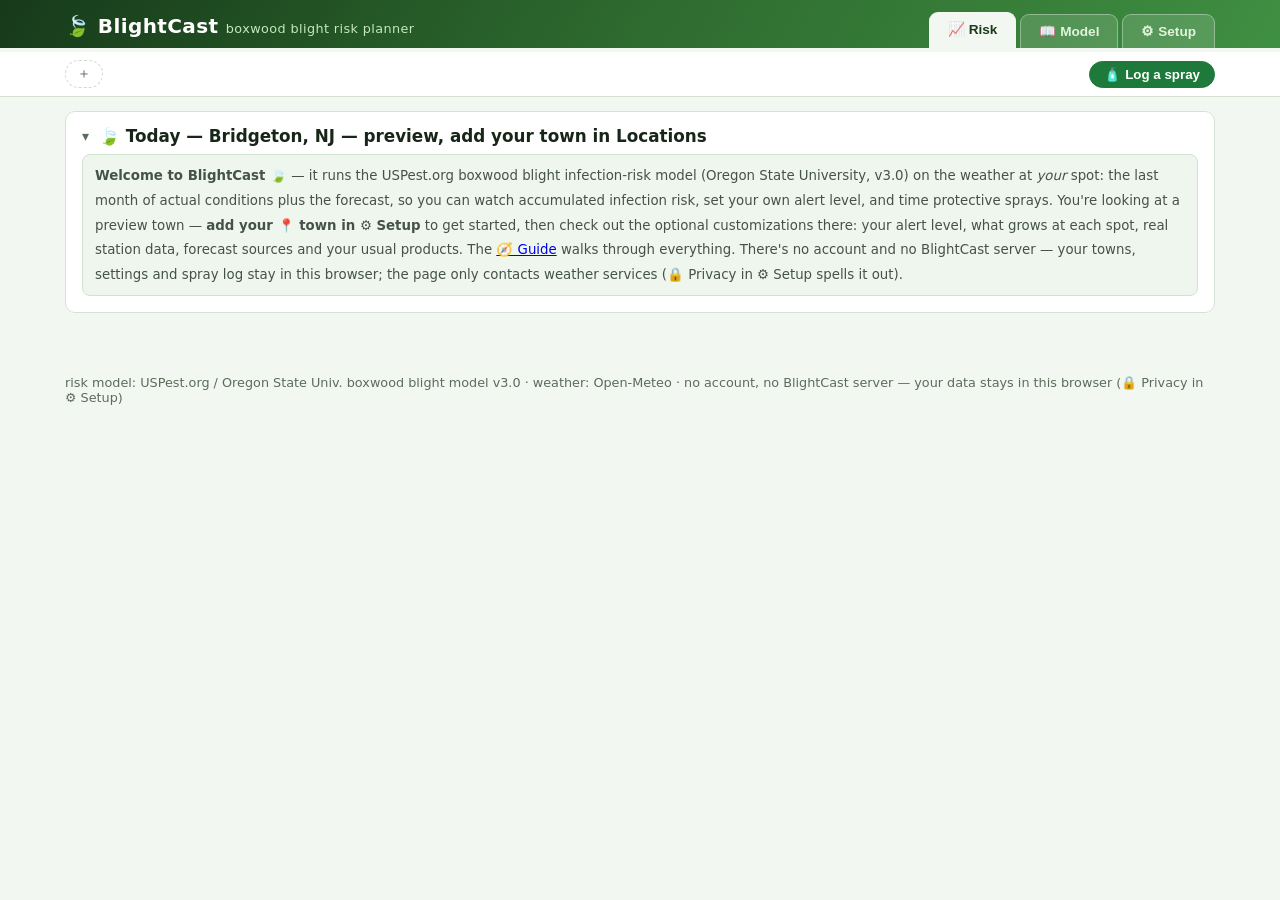
==== commit 77ae749c: "deploy 2026-08-23 18:42" ====
--- a/index.html
+++ b/index.html
@@ -1 +1 @@
-<!DOCTYPE html><html><head><meta charset="utf-8"><meta name="viewport" content="width=device-width, initial-scale=1"><title>BlightCast</title><script type="importmap">{"imports":{"#entry":"/blightcast/_nuxt/DjVEuTDu.js"}}</script><style>body{color:#182619;background:#f3f7f2;margin:0;font-family:system-ui,sans-serif}.wrap{max-width:1150px;margin:0 auto;padding:0 16px 16px}.hdr{color:#fff;z-index:41;background:linear-gradient(120deg,#173a1a,#2e6b2f,#3f8f42);position:sticky;top:0}.hbar{flex-wrap:wrap;justify-content:space-between;align-items:flex-end;gap:14px;max-width:1150px;margin:0 auto;padding:12px 16px 0;display:flex}.hdr h1{letter-spacing:.4px;margin:0 0 10px;font-size:1.25rem;font-weight:800}.hdr small{color:#c6e8bd;font-size:.8rem;font-weight:400}.hdr nav{flex-wrap:wrap;align-items:flex-end;gap:4px;display:flex}.ntab{color:#e2f4dc;cursor:pointer;background:#ffffff24;border:1px solid #ffffff59;border-bottom:none;border-radius:9px 9px 0 0;margin-bottom:0;padding:8px 18px 9px;font-size:.85rem;font-weight:700;transition:all .15s}.ntab:hover{background:#ffffff47}.ntab.on{color:#1c3a1d;background:#f3f7f2;border-color:#f3f7f2;padding-bottom:11px}.quotabar{color:#7f1d1d;top:var(--hdr-h,52px);z-index:42;background:#fbe9e7;border-bottom:2px solid #c62828;padding:8px 16px;font-size:.9rem;position:sticky}footer{color:#5c6b5c;max-width:1150px;margin:32px auto 0;padding:0 16px 24px;font-size:.8rem}@media (width<=640px){body,html{overflow-x:hidden}.wrap{padding:10px 8px 24px}.wrap section,.wrap section>*,.wrap>*{min-width:0;max-width:100%}header h1{font-size:1.1rem}input[type=date],input[type=number],input[type=password],input[type=text],select{font-size:16px!important}}</style><style>.bar[data-v-5d4a6603]{gap:8px}.bar[data-v-5d4a6603],.chips[data-v-5d4a6603]{flex-wrap:wrap;align-items:center;display:flex}.chips[data-v-5d4a6603]{gap:6px}.chip[data-v-5d4a6603]{cursor:pointer;background:#fff;border:1.5px solid #cfd9cf;border-radius:999px;padding:4px 11px;font-size:.85rem;font-weight:600}.chip.on[data-v-5d4a6603]{color:#fff;background:#1d7a3a;border-color:#1d7a3a}.chip.add[data-v-5d4a6603]{color:#5c6b5c;border-style:dashed;font-weight:400}.spray[data-v-5d4a6603]{color:#fff;cursor:pointer;background:#1d7a3a;border:1px solid #1d7a3a;border-radius:999px;margin-left:auto;padding:5px 14px;font-weight:600}.cur[data-v-5d4a6603]{color:#182619;font-size:.9rem}.cur b[data-v-5d4a6603]{color:#14532a}.note[data-v-5d4a6603]{color:#5c6b5c}@media (width<=640px){.bar[data-v-5d4a6603]{gap:6px}.chips[data-v-5d4a6603]{flex-basis:100%}.spray[data-v-5d4a6603]{flex:100%;margin-left:0;padding:10px 16px}.cur[data-v-5d4a6603],.spray[data-v-5d4a6603]{text-align:center}.cur[data-v-5d4a6603]{white-space:nowrap;text-overflow:ellipsis;font-size:.8rem;overflow:hidden}.cur[data-v-5d4a6603],.note[data-v-5d4a6603]{flex-basis:100%}.note[data-v-5d4a6603]{font-size:.72rem}}</style><style>.card[data-v-02d2b3f0]{background:#fff;border:1px solid #d7e2d7;border-radius:10px;margin:14px 0;padding:14px 16px}h2[data-v-02d2b3f0]{flex-wrap:wrap;justify-content:flex-start;align-items:center;gap:6px;margin:0 0 8px;font-size:1.05rem;display:flex}h2 small[data-v-02d2b3f0]{color:#5c6b5c;font-size:.75rem;font-weight:400}.fold[data-v-02d2b3f0]{cursor:pointer;color:#5c6b5c;background:0 0;border:none;padding:0 4px 0 0;font-size:.85rem}.grid[data-v-02d2b3f0]{grid-template-columns:repeat(auto-fit,minmax(240px,1fr));gap:10px;display:grid}.cmp[data-v-02d2b3f0]{background:#f8faf8;border:1px solid #d7e2d7;border-radius:10px;flex-direction:column;gap:5px;padding:10px 12px;display:flex}.cmp.on[data-v-02d2b3f0]{border-color:#1d7a3a;box-shadow:inset 0 0 0 1px #1d7a3a}.cmp.click[data-v-02d2b3f0]{cursor:pointer}.cmp.click[data-v-02d2b3f0]:hover{border-color:#3f8f42}.nm[data-v-02d2b3f0]{align-items:center;gap:6px;font-weight:700;display:flex}.tag[data-v-02d2b3f0]{color:#1d7a3a;background:#e2f3e6;border:1px solid #a9d6b4;border-radius:999px;padding:1px 7px;font-size:.68rem;font-weight:600}.dh[data-v-02d2b3f0]{align-items:center;gap:6px;display:flex}.dh .chip[data-v-02d2b3f0]{border:1px solid;border-radius:999px;padding:1px 8px;font-family:ui-monospace,monospace;font-size:.8rem;font-weight:700}.bn[data-v-02d2b3f0]{font-size:11px}.plan[data-v-02d2b3f0]{border-radius:8px;padding:5px 9px;font-size:12.5px;font-weight:700}.plan.ok[data-v-02d2b3f0]{color:#1d7a3a;background:#e2f3e6;border:1px solid #a9d6b4}.plan.bad[data-v-02d2b3f0]{color:#a12a2a;background:#fbecec;border:1px solid #e6a9a9}.line[data-v-02d2b3f0]{color:#45524a;font-size:12px}.line.dim[data-v-02d2b3f0]{color:#6b776e}.note[data-v-02d2b3f0]{color:#5c6b5c;font-size:11.5px}</style><style>.card[data-v-cc34b25f]{background:#fff;border:1px solid #d7e2d7;border-radius:10px;margin:14px 0;padding:14px 16px}h2[data-v-cc34b25f]{flex-wrap:wrap;justify-content:flex-start;align-items:center;gap:6px;margin:0 0 8px;font-size:1.05rem;display:flex}h2 select[data-v-cc34b25f]{border:1px solid #cfd9cf;border-radius:6px;padding:3px 6px;font-size:.8rem}.ctl[data-v-cc34b25f]{align-items:center;gap:6px;margin-left:auto;display:flex}.gbtn[data-v-cc34b25f]{cursor:pointer;background:#f4f7f4;border:1px solid #cfd9cf;border-radius:6px;padding:3px 8px;font-size:.8rem}.gbtn.on[data-v-cc34b25f]{background:#eceeec;border-color:#8a938c;font-weight:700}.gbtn[data-v-cc34b25f]:disabled{opacity:.5;cursor:default}.fold[data-v-cc34b25f]{cursor:pointer;color:#5c6b5c;background:0 0;border:none;padding:0 4px 0 0;font-size:.85rem}.scroll[data-v-cc34b25f]{overflow:auto hidden}.scroll svg[data-v-cc34b25f]{width:100%;height:auto;display:block}@media (width<=640px){.scroll svg[data-v-cc34b25f]{min-width:640px}h2[data-v-cc34b25f]{flex-wrap:wrap}.ctl[data-v-cc34b25f]{flex-wrap:nowrap;flex-basis:100%;justify-content:space-between;margin-left:0}.ctl .bl[data-v-cc34b25f]{display:none}.gbtn[data-v-cc34b25f]{padding:6px 10px;font-size:.95rem}.ctl select[data-v-cc34b25f]{flex:1;min-width:0;font-size:.8rem}}.expbox[data-v-cc34b25f]{background:#f4f7f4;border:1px solid #d7e2d7;border-radius:8px;flex-wrap:wrap;align-items:center;margin:0 0 10px;padding:8px 12px;font-size:.85rem}.expbox[data-v-cc34b25f],.expbox .grp[data-v-cc34b25f]{gap:10px;display:flex}.expbox label[data-v-cc34b25f]{color:#45524a;align-items:center;gap:4px;display:flex}.expbox input[type=date][data-v-cc34b25f],.expbox select[data-v-cc34b25f]{border:1px solid #cfd9cf;border-radius:6px;padding:3px 6px;font-size:.85rem}.expbox .go[data-v-cc34b25f]{cursor:pointer;background:#e2f3e6;border:1px solid #1d7a3a;border-radius:6px;padding:4px 12px;font-weight:600}.expbox .note[data-v-cc34b25f]{color:#5c6b5c;flex-basis:100%}.bigwrap[data-v-cc34b25f]{z-index:50;background:#fff;flex-direction:column;display:flex;position:fixed;inset:0}.bigwrap.rot[data-v-cc34b25f]{transform-origin:0 0;width:100vh;height:100vw;inset:0 auto auto 0;transform:rotate(90deg)translateY(-100%)}.bighead[data-v-cc34b25f]{border-bottom:1.5px solid #d5e0d3;flex-wrap:wrap;align-items:center;gap:6px 8px;padding:8px 12px;display:flex}.bighead select[data-v-cc34b25f]{border:1px solid #cfd9cf;border-radius:6px;padding:4px 8px;font-size:.85rem}.bighead .note[data-v-cc34b25f]{color:#5c6b5c}.bighead .bigx[data-v-cc34b25f]{cursor:pointer;background:#f4f7f4;border:1px solid #cfd9cf;border-radius:8px;margin-left:auto;padding:6px 14px;font-size:.95rem}.scrollhost[data-v-cc34b25f]{display:block;position:relative}.bighost[data-v-cc34b25f]{flex-direction:column;flex:1;min-height:0;display:flex;position:relative}.hit[data-v-cc34b25f]{cursor:crosshair}.chtip[data-v-cc34b25f]{z-index:60;pointer-events:none;color:#182619;background:#fff;border:1px solid #cfd9cf;border-radius:8px;max-width:220px;padding:7px 10px;font-size:12px;line-height:1.5;position:fixed;box-shadow:0 6px 18px #0000002e}.chtip small[data-v-cc34b25f]{color:#5c6b5c}.chtip.rottip[data-v-cc34b25f]{transform-origin:0 0;transform:rotate(90deg)}.bigexp[data-v-cc34b25f]{margin:0 14px 8px}.bigscroll[data-v-cc34b25f]{flex:1;min-height:0;overflow:auto hidden}.bigscroll svg[data-v-cc34b25f]{display:block}.yaxis[data-v-cc34b25f]{z-index:2;pointer-events:none;position:absolute;top:0;left:0}</style><style>.day[data-v-c55c9e73]{box-sizing:border-box;border:1px solid;border-radius:10px;min-width:92px;padding:8px 10px}.top[data-v-c55c9e73]{font-weight:600}.tdy[data-v-c55c9e73]{color:#fff;letter-spacing:.4px;background:#182619;border-radius:999px;padding:0 7px;font-size:.7rem;font-weight:800}.top small[data-v-c55c9e73]{color:#5c6b5c;font-weight:400}.dh[data-v-c55c9e73]{margin:2px 0;font-size:1.3rem;font-weight:700}.name[data-v-c55c9e73]{font-size:.8rem;font-weight:600}.meta[data-v-c55c9e73]{color:#45524a;margin-top:2px;font-size:.75rem}</style><style>.card[data-v-f224e2ba]{background:#fff;border:1px solid #d7e2d7;border-radius:10px;margin:14px 0;padding:14px 16px}h2[data-v-f224e2ba]{justify-content:space-between;align-items:center;margin:0 0 8px;font-size:1.05rem;display:flex}.x[data-v-f224e2ba]{cursor:pointer;background:#f4f7f4;border:1px solid #cfd9cf;border-radius:6px;padding:2px 8px}.scroll[data-v-f224e2ba]{overflow-x:auto}table[data-v-f224e2ba]{border-collapse:collapse;font-size:.85rem}td[data-v-f224e2ba],th[data-v-f224e2ba]{text-align:center;border:1px solid #e0e8e0;padding:3px 8px}tr.wet td[data-v-f224e2ba]{background:#eaf3fb}td.reset[data-v-f224e2ba]{color:#a12a2a;font-weight:600}@media (width<=640px){.card[data-v-f224e2ba]{padding:10px 6px}table[data-v-f224e2ba]{width:100%;font-size:10.5px}td[data-v-f224e2ba],th[data-v-f224e2ba]{padding:2px}}</style><style>.card[data-v-9a22aade]{background:#fff;border:1px solid #d7e2d7;border-radius:10px;margin:14px 0;padding:14px 16px}h2[data-v-9a22aade]{flex-wrap:wrap;justify-content:flex-start;align-items:center;gap:6px;margin:0 0 8px;font-size:1.05rem;display:flex}h2 small[data-v-9a22aade]{color:#5c6b5c;font-size:.75rem;font-weight:400}.fold[data-v-9a22aade]{color:#5c6b5c;background:0 0;border:none;padding:0 4px 0 0;font-size:.85rem}.fold[data-v-9a22aade],h2 .xls[data-v-9a22aade]{cursor:pointer}h2 .xls[data-v-9a22aade]{background:#f4f7f4;border:1px solid #cfd9cf;border-radius:6px;margin-left:auto;padding:3px 9px;font-size:.8rem}.intro[data-v-9a22aade]{color:#45524a;margin:0 0 8px;line-height:1.5}.prot[data-v-9a22aade]{border-radius:8px;padding:8px 10px}.prot.ok[data-v-9a22aade]{background:#e2f3e6;border:1px solid #a9d6b4}.prot.none[data-v-9a22aade]{background:#fdf3d9;border:1px solid #e6cd8a}.badtx[data-v-9a22aade]{color:#a12a2a}.ics[data-v-9a22aade]{color:#0e5a8a;cursor:pointer;background:#eef5fa;border:1px solid #0e5a8a;border-radius:6px;margin-left:6px;padding:2px 8px}.form[data-v-9a22aade]{flex-wrap:wrap;align-items:end;gap:10px;margin:10px 0;display:flex}.form label input[list][data-v-9a22aade]{min-width:180px;max-width:220px}label[data-v-9a22aade]{color:#45524a;flex-direction:column;gap:2px;font-size:.8rem;display:flex}label.keep[data-v-9a22aade]{flex-direction:row;align-items:center;gap:5px}input[data-v-9a22aade]{border:1px solid #cfd9cf;border-radius:6px;max-width:130px;padding:4px 6px;font-size:.9rem}input[type=checkbox][data-v-9a22aade]{max-width:none}button[data-v-9a22aade]{cursor:pointer;background:#e2f3e6;border:1px solid #1d7a3a;border-radius:6px;padding:5px 10px}ul[data-v-9a22aade]{margin:6px 0 0;padding:0;list-style:none}li[data-v-9a22aade]{border-top:1px solid #eef2ee;padding:4px 0}.x[data-v-9a22aade]{background:#fbecec;border-color:#c99;margin-left:8px;padding:0 6px}@media (width<=640px){.form[data-v-9a22aade]{gap:8px}.form label[data-v-9a22aade]{flex:45%}.form label input[data-v-9a22aade]:not([type=checkbox]){box-sizing:border-box;width:100%;max-width:100%}.form label.keep[data-v-9a22aade]{flex:100%}button[data-v-9a22aade]{padding:9px 13px}.x[data-v-9a22aade]{padding:4px 9px}li[data-v-9a22aade]{overflow-wrap:anywhere;line-height:1.7}}</style><style>.card[data-v-ff1c66e4]{background:#fff;border:1px solid #d7e2d7;border-radius:10px;margin:14px 0;padding:14px 16px;font-size:13px;line-height:1.6}h2[data-v-ff1c66e4]{margin:0 0 8px;font-size:1.05rem}ul[data-v-ff1c66e4]{margin:8px 0 8px 22px;padding:0}.tblwrap[data-v-ff1c66e4]{overflow-x:auto}table[data-v-ff1c66e4]{border-collapse:collapse;min-width:420px}td[data-v-ff1c66e4],th[data-v-ff1c66e4]{text-align:left;border:1px solid #cfd9cf;padding:5px 10px}td.dh[data-v-ff1c66e4]{white-space:nowrap;font-family:ui-monospace,monospace}@media (width<=640px){table[data-v-ff1c66e4]{width:100%;min-width:0;font-size:11px}td[data-v-ff1c66e4],th[data-v-ff1c66e4]{padding:4px 5px}td.dh[data-v-ff1c66e4]{white-space:normal}}.note[data-v-ff1c66e4]{color:#5c6b5c}a[data-v-ff1c66e4]{color:#0e5a8a}</style><style>.card[data-v-d2a1a7dd]{background:#fff;border:1px solid #d7e2d7;border-radius:10px;margin:14px 0;padding:12px}h2[data-v-d2a1a7dd]{margin:0 0 8px;padding:0 2px;font-size:1rem}.list[data-v-d2a1a7dd]{flex-direction:column;gap:2px;margin-bottom:10px}.list[data-v-d2a1a7dd],.row[data-v-d2a1a7dd]{display:flex}.row[data-v-d2a1a7dd]{border-radius:8px;align-items:stretch;overflow:hidden}.row[data-v-d2a1a7dd]:hover{background:#f2f6f2}.row.on[data-v-d2a1a7dd]{background:#e2f3e6;box-shadow:inset 3px 0 #1d7a3a}.pick[data-v-d2a1a7dd]{cursor:pointer;min-width:0;font:inherit;text-align:left;white-space:nowrap;text-overflow:ellipsis;background:0 0;border:none;flex:1;padding:8px 8px 8px 12px;font-size:.9rem;overflow:hidden}.row.on .pick[data-v-d2a1a7dd]{color:#14532a;font-weight:700}.mini[data-v-d2a1a7dd]{cursor:pointer;color:#8a938c;background:0 0;border:none;padding:0 7px;font-size:.85rem}.row:hover .mini[data-v-d2a1a7dd]{color:#5c6b5c}.mini[data-v-d2a1a7dd]:hover{color:#182619}.mini.x[data-v-d2a1a7dd]:hover{color:#a12a2a}.addwrap[data-v-d2a1a7dd]{margin-bottom:10px;position:relative}.add[data-v-d2a1a7dd]{gap:5px;display:flex}.add input[data-v-d2a1a7dd]{flex:1;min-width:0;padding:7px 10px;font-size:.88rem}.add .go[data-v-d2a1a7dd],.add input[data-v-d2a1a7dd]{border:1px solid #cfd9cf;border-radius:8px}.add .go[data-v-d2a1a7dd]{cursor:pointer;background:#f4f7f4;padding:0 11px}.results[data-v-d2a1a7dd]{z-index:5;background:#fff;border:1px solid #cfd9cf;border-radius:10px;flex-direction:column;gap:4px;margin-top:4px;padding:6px;display:flex;position:absolute;top:100%;left:0;right:0;box-shadow:0 4px 14px #0000001f}.results button[data-v-d2a1a7dd]{cursor:pointer;text-align:left;background:#f8faf8;border:1px solid #e0e8e0;border-radius:6px;padding:6px 10px;font-size:.85rem}.results button[data-v-d2a1a7dd]:hover{background:#eef6ee}.results .none[data-v-d2a1a7dd]{color:#5c6b5c;padding:6px 10px;font-size:.85rem}.sharebtn[data-v-d2a1a7dd]{cursor:pointer;color:#45524a;background:#f8faf8;border:1px solid #cfd9cf;border-radius:8px;width:100%;padding:7px 10px;font-size:.85rem}.sharebtn[data-v-d2a1a7dd]:hover{border-color:#9bb89b}.sharebtn.gd[data-v-d2a1a7dd]{margin-top:6px}.note[data-v-d2a1a7dd]{color:#5c6b5c;margin:6px 2px 0;font-size:.8rem}@media (width<=820px){.pick[data-v-d2a1a7dd]{padding:11px 8px 11px 12px}.mini[data-v-d2a1a7dd]{padding:0 10px}}</style><style>.card[data-v-3da5b5af]{background:#fff;border:1px solid #d7e2d7;border-radius:10px;margin:14px 0;padding:14px 16px}h2[data-v-3da5b5af]{margin:0 0 8px;font-size:1.05rem}h2 small[data-v-3da5b5af]{color:#5c6b5c;font-size:.75rem;font-weight:400}.grp[data-v-3da5b5af]{margin:10px 0}.row[data-v-3da5b5af]{flex-wrap:wrap;align-items:center;gap:8px;margin:6px 0;display:flex}button[data-v-3da5b5af]{cursor:pointer;background:#f4f7f4;border:1px solid #cfd9cf;border-radius:6px;padding:4px 10px;font-size:.82rem}button.on[data-v-3da5b5af]{font-weight:700}label[data-v-3da5b5af]{color:#45524a;font-size:.85rem}input[data-v-3da5b5af]{width:70px;padding:3px 6px}input[data-v-3da5b5af],select[data-v-3da5b5af]{border:1px solid #cfd9cf;border-radius:6px}select[data-v-3da5b5af]{max-width:100%;padding:4px 8px}p[data-v-3da5b5af]{margin:4px 0 0}ul[data-v-3da5b5af]{color:#45524a;margin:6px 0 6px 20px;padding:0;font-size:12px;line-height:1.55}li[data-v-3da5b5af]{margin:4px 0}@media (width<=640px){button[data-v-3da5b5af]{padding:8px 12px}input[data-v-3da5b5af]{padding:8px 6px}select[data-v-3da5b5af]{padding:8px}}</style><style>.imp-box[data-v-64e35270]{border:1px solid #d7e2d7;border-radius:8px;margin-top:6px;padding:8px 12px}.row[data-v-64e35270]{flex-wrap:wrap;align-items:center;gap:10px;display:flex}.imp[data-v-64e35270],button[data-v-64e35270]{cursor:pointer;background:#f4f7f4;border:1px solid #cfd9cf;border-radius:6px;padding:5px 11px}.imp input[data-v-64e35270]{display:none}.url[data-v-64e35270]{border:1px solid #cfd9cf;border-radius:6px;flex:1;min-width:240px;padding:5px 10px}.go[data-v-64e35270]{background:#e2f3e6;border-color:#1d7a3a;font-weight:600}.bad[data-v-64e35270]{color:#a12a2a}.map[data-v-64e35270]{grid-template-columns:auto 1fr auto;align-items:center;gap:4px 10px;margin:6px 0;display:grid}.map label[data-v-64e35270]{font-size:.85rem}.map select[data-v-64e35270]{border:1px solid #cfd9cf;border-radius:6px;max-width:100%;padding:3px 6px}.prevscroll[data-v-64e35270]{overflow-x:auto}table.prev[data-v-64e35270]{border-collapse:collapse;font-size:.8rem}.prev td[data-v-64e35270],.prev th[data-v-64e35270]{text-align:center;border:1px solid #e0e8e0;padding:3px 8px}@media (width<=640px){.url[data-v-64e35270]{flex:100%;min-width:0}.map[data-v-64e35270]{grid-template-columns:auto 1fr}.imp[data-v-64e35270],button[data-v-64e35270]{padding:8px 12px}}</style><style>.card[data-v-216f3285]{background:#fff;border:1px solid #d7e2d7;border-radius:10px;margin:14px 0;padding:14px 16px}h2[data-v-216f3285]{margin:0 0 8px;font-size:1.05rem}h2 small[data-v-216f3285]{color:#5c6b5c;font-size:.75rem;font-weight:400}.row[data-v-216f3285]{align-items:center;gap:10px;margin:4px 0;display:flex}.grow[data-v-216f3285]{flex:1;min-width:0}button[data-v-216f3285]{cursor:pointer;background:#f4f7f4;border:1px solid #cfd9cf;border-radius:6px;padding:5px 11px}.go[data-v-216f3285]{background:#e2f3e6;border-color:#1d7a3a;font-weight:600}.warn[data-v-216f3285]{background:#fbeeee;border-color:#c8a1a1}.list[data-v-216f3285]{border:1px solid #d7e2d7;border-radius:8px;margin-top:6px;padding:4px 10px}.none[data-v-216f3285]{color:#5c6b5c;padding:6px 2px}.tok[data-v-216f3285]{min-width:260px;padding:5px 10px}.tok[data-v-216f3285],select[data-v-216f3285]{border:1px solid #cfd9cf;border-radius:6px}select[data-v-216f3285]{max-width:100%;margin-left:6px;padding:3px 6px}@media (width<=640px){.row[data-v-216f3285]{flex-wrap:wrap}.tok[data-v-216f3285]{flex:100%;min-width:0}button[data-v-216f3285]{padding:8px 12px}select[data-v-216f3285]{margin-left:0}}</style><style>.card[data-v-aacb3092]{background:#fff;border:1px solid #d7e2d7;border-radius:10px;margin:14px 0;padding:14px 16px}h2[data-v-aacb3092]{margin:0 0 8px;font-size:1.05rem}h2 small[data-v-aacb3092]{color:#5c6b5c;font-size:.75rem;font-weight:400}.tblwrap[data-v-aacb3092]{margin:8px 0;overflow-x:auto}table[data-v-aacb3092]{border-collapse:collapse;min-width:460px}td[data-v-aacb3092],th[data-v-aacb3092]{text-align:center;border:1px solid #cfd9cf;padding:5px 10px;font-size:.85rem}td[data-v-aacb3092]:first-child,th[data-v-aacb3092]:first-child{text-align:left}th[data-v-aacb3092]{background:#f4f7f4;font-size:.78rem}ul[data-v-aacb3092]{margin:4px 0 8px 20px;padding:0}li[data-v-aacb3092]{margin:2px 0}.note[data-v-aacb3092]{color:#5c6b5c}p[data-v-aacb3092]{margin:6px 0}</style><style>.card[data-v-2780aa08]{background:#fff;border:1px solid #d7e2d7;border-radius:10px;margin:14px 0;padding:14px 16px}h2[data-v-2780aa08]{justify-content:space-between;align-items:center;gap:10px;margin:0 0 8px;font-size:1.05rem}.hbtns[data-v-2780aa08],h2[data-v-2780aa08]{display:flex}.hbtns[data-v-2780aa08]{gap:6px}button[data-v-2780aa08]{cursor:pointer;background:#f4f7f4;border:1px solid #cfd9cf;border-radius:6px;padding:4px 10px;font-size:.85rem}button.pri[data-v-2780aa08]{background:#e2f3e6;border-color:#1d7a3a;font-weight:600}button.warn[data-v-2780aa08]{color:#a12a2a;background:#fbecec;border-color:#c99}.list[data-v-2780aa08]{margin:6px 0}.li[data-v-2780aa08]{border-top:1px solid #eef2ee;align-items:center;gap:8px;padding:6px 0}.grow[data-v-2780aa08],.li[data-v-2780aa08]{display:flex}.grow[data-v-2780aa08]{flex-direction:column;flex:1}.grow small[data-v-2780aa08],.none[data-v-2780aa08]{color:#5c6b5c}.form[data-v-2780aa08]{border-top:1px solid #eef2ee;flex-wrap:wrap;align-items:end;gap:10px;margin:10px 0 0;padding-top:8px}.form[data-v-2780aa08],label[data-v-2780aa08]{display:flex}label[data-v-2780aa08]{color:#45524a;flex-direction:column;gap:2px;font-size:.8rem}label input[data-v-2780aa08]{border:1px solid #cfd9cf;border-radius:6px;max-width:150px;padding:4px 6px;font-size:.9rem}@media (width<=640px){.form label[data-v-2780aa08]{flex:45%}.form label input[data-v-2780aa08]{box-sizing:border-box;width:100%;max-width:100%}button[data-v-2780aa08]{padding:8px 13px}}</style><style>.card[data-v-627be647]{background:#fff;border:1px solid #d7e2d7;border-radius:10px;margin:14px 0;padding:14px 16px}h2[data-v-627be647]{margin:0 0 8px;font-size:1.05rem}h2 small[data-v-627be647]{color:#5c6b5c;font-size:.75rem;font-weight:400}.row[data-v-627be647]{flex-wrap:wrap;align-items:center;gap:8px;margin:6px 0;display:flex}.grow[data-v-627be647]{flex:1;min-width:0}.btn[data-v-627be647],button[data-v-627be647]{cursor:pointer;color:inherit;background:#f4f7f4;border:1px solid #cfd9cf;border-radius:6px;padding:5px 11px;font-size:.85rem;text-decoration:none}.go[data-v-627be647]{background:#e2f3e6;border-color:#1d7a3a;font-weight:600}.warn[data-v-627be647]{background:#fbeeee;border-color:#c8a1a1}.url[data-v-627be647]{border:1px solid #cfd9cf;border-radius:6px;flex:1;min-width:260px;padding:5px 10px}.trouble[data-v-627be647]{background:#f4f7f4;padding:5px 10px}.sendlog[data-v-627be647],.trouble[data-v-627be647]{border:1px solid #d7e2d7;border-radius:8px}.sendlog[data-v-627be647]{margin-top:6px;padding:6px 10px}.sendlog ul[data-v-627be647]{margin:4px 0;padding:0;list-style:none}.sendlog li[data-v-627be647]{padding:1px 0}.bad[data-v-627be647]{color:#a12a2a;font-weight:700}p[data-v-627be647]{margin:4px 0}@media (width<=640px){.url[data-v-627be647]{flex:100%;min-width:0}.btn[data-v-627be647],button[data-v-627be647]{padding:8px 12px}}</style><style>.card[data-v-b67708f5]{background:#fff;border:1px solid #d7e2d7;border-radius:10px;margin:14px 0;padding:14px 16px}h2[data-v-b67708f5]{margin:0 0 8px;font-size:1.05rem}h2 small[data-v-b67708f5]{color:#5c6b5c;font-size:.75rem;font-weight:400}.row[data-v-b67708f5]{flex-wrap:wrap;align-items:center;gap:10px;display:flex}.imp[data-v-b67708f5],button[data-v-b67708f5]{cursor:pointer;background:#f4f7f4;border:1px solid #cfd9cf;border-radius:6px;padding:6px 12px}.imp input[data-v-b67708f5]{display:none}.preview[data-v-b67708f5]{background:#fdf3d9;border:1px solid #e6cd8a;border-radius:8px;margin-top:10px;padding:10px 12px}.preview ul[data-v-b67708f5]{margin:6px 0;padding-left:18px}.go[data-v-b67708f5]{background:#e2f3e6;border-color:#1d7a3a;font-weight:600}</style><style>.card[data-v-a5ca6376]{background:#fff;border:1px solid #d7e2d7;border-radius:10px;margin:14px 0;padding:14px 16px}h2[data-v-a5ca6376]{margin:0 0 8px;font-size:1.05rem}p[data-v-a5ca6376]{color:#45524a;margin:6px 0;line-height:1.55}.plug[data-v-a5ca6376]{color:#5c6b5c}.plug a[data-v-a5ca6376]{color:#0e5a8a}.plug .mail[data-v-a5ca6376]{white-space:nowrap;display:inline-block}</style><style>.subbar[data-v-c0a7a774]{top:var(--hdr-h,52px);z-index:40;background:#fff;border-bottom:1.5px solid #d5e0d3;position:sticky}.subbar[data-v-c0a7a774] .bar{max-width:1150px;margin:0 auto;padding:8px 16px}@media (width<=640px){.subbar[data-v-c0a7a774] .bar{padding:8px}}.wrap[data-v-c0a7a774]{padding-top:4px}.setgrid[data-v-c0a7a774]{grid-template-columns:248px 1fr;align-items:start;gap:0 16px;display:grid}.locnav[data-v-c0a7a774]{top:calc(var(--hdr-h,52px) + 54px);position:sticky}.workingon[data-v-c0a7a774]{background:#e2f3e6;border:1px solid #a9d6b4;border-radius:10px;margin:14px 0;padding:10px 14px}.workingon small[data-v-c0a7a774]{color:#45524a}.shareddiv[data-v-c0a7a774]{color:#54655a;border-top:2px solid #d5e0d3;margin:22px 0 2px;padding-top:10px;font-size:.9rem;font-weight:700}@media (width<=820px){.setgrid[data-v-c0a7a774]{grid-template-columns:1fr}.locnav[data-v-c0a7a774]{position:static}}.card[data-v-c0a7a774]{background:#fff;border:1px solid #d7e2d7;border-radius:10px;margin:14px 0;padding:14px 16px}.fold[data-v-c0a7a774]{cursor:pointer;color:#5c6b5c;background:0 0;border:none;padding:0 4px 0 0;font-size:.85rem}h2[data-v-c0a7a774]{flex-wrap:wrap;justify-content:flex-start;align-items:center;gap:6px;margin:0 0 8px;font-size:1.05rem;display:flex}.bellbtn[data-v-c0a7a774]{cursor:pointer;background:#f4f7f4;border:1px solid #cfd9cf;border-radius:6px;padding:3px 9px;font-size:.8rem}.bellbtn.on[data-v-c0a7a774]{background:#fdf3d9;border-color:#9a6b00;font-weight:700}.bellnote[data-v-c0a7a774]{background:#fdf3d9;border:1px solid #e6cd8a;border-radius:8px;margin:4px 0 8px;padding:5px 10px}.guide[data-v-c0a7a774]{color:#45524a;margin:2px 0}.welcome[data-v-c0a7a774]{background:#eef6ee;border:1px solid #cfe3cf;border-radius:8px;padding:8px 12px;line-height:1.55}.protline[data-v-c0a7a774]{background:#e2f3e6;border:1px solid #a9d6b4;border-radius:8px;padding:4px 10px}.badwash[data-v-c0a7a774]{color:#a12a2a}.strip[data-v-c0a7a774]{grid-template-columns:repeat(7,1fr);gap:8px;padding-bottom:4px;display:grid}.mobcap[data-v-c0a7a774]{display:none}@media (width<=820px){.strip[data-v-c0a7a774]{scroll-snap-type:x proximity;-webkit-overflow-scrolling:touch;display:flex;overflow-x:auto}.strip[data-v-c0a7a774]>*{scroll-snap-align:center;flex:0 0 112px}.deskcap[data-v-c0a7a774]{display:none}.mobcap[data-v-c0a7a774]{display:inline}}@media (width<=640px){.strip[data-v-c0a7a774]>*{flex-basis:104px}}.clickable[data-v-c0a7a774]{cursor:pointer}.picked[data-v-c0a7a774]{outline:2px solid #1a4d8f}.picked[data-v-c0a7a774],.today[data-v-c0a7a774]{outline-offset:1px}.today[data-v-c0a7a774]{outline:3px solid #182619;box-shadow:0 2px 10px #1826194d}.status[data-v-c0a7a774]{flex-wrap:wrap;align-items:center;gap:10px;margin:4px 0 10px;display:flex}.status .chip[data-v-c0a7a774]{border:1px solid;border-radius:999px;padding:2px 10px;font-family:ui-monospace,monospace;font-weight:700}.status .bad[data-v-c0a7a774]{color:#a12a2a;font-weight:700}.status .ok[data-v-c0a7a774]{color:#1d7a3a;font-weight:700}</style><link rel="preload" as="fetch" crossorigin="anonymous" href="/blightcast/_payload.json?_b=37385d2c-40b9-4be8-ae9a-4df91feaa3fe"><link rel="modulepreload" as="script" crossorigin href="/blightcast/_nuxt/DjVEuTDu.js"><link rel="modulepreload" as="script" crossorigin href="/blightcast/_nuxt/lVUDhkmV.js"><link rel="modulepreload" as="script" crossorigin href="/blightcast/_nuxt/Diu3cThN.js"><link rel="modulepreload" as="script" crossorigin href="/blightcast/_nuxt/xbZKF1FD.js"><link rel="modulepreload" as="script" crossorigin href="/blightcast/_nuxt/DFUop5d5.js"><link rel="modulepreload" as="script" crossorigin href="/blightcast/_nuxt/Cp7u9_fY.js"><link rel="modulepreload" as="script" crossorigin href="/blightcast/_nuxt/BDNMzG2s.js"><script type="module" src="/blightcast/_nuxt/DjVEuTDu.js" crossorigin></script><link rel="prefetch" as="script" crossorigin href="/blightcast/_nuxt/7SVg0ffx.js"><link rel="prefetch" as="script" crossorigin href="/blightcast/_nuxt/DzTNzgav.js"><meta name="theme-color" content="#2e6b2f"><meta http-equiv="Content-Security-Policy" content="default-src 'self'; script-src 'self' 'unsafe-inline'; style-src 'self' 'unsafe-inline'; img-src 'self' data:; connect-src 'self' https://api.open-meteo.com https://geocoding-api.open-meteo.com https://archive-api.open-meteo.com https://newa.nrcc.cornell.edu https://hrly.nrcc.cornell.edu https://api.licor.cloud https://docs.google.com https://api.weather.gov https://seasonal-api.open-meteo.com; object-src 'none'; base-uri 'self'; form-action 'none'"><link rel="manifest" href="/blightcast/manifest.webmanifest"><link rel="icon" type="image/svg+xml" href="/blightcast/icon.svg"></head><body><div id="__nuxt"><div><header class="hdr"><div class="hbar"><h1>🍃 BlightCast <small>boxwood blight risk planner</small></h1><nav><!--[--><button class="on ntab">📈 Risk</button><button class="ntab">📖 Model</button><button class="ntab">⚙ Setup</button><!--]--></nav></div></header><!----><div data-v-c0a7a774><div class="subbar" style="" data-v-c0a7a774><section class="bar" data-v-c0a7a774 data-v-5d4a6603><span class="chips" data-v-5d4a6603><!--[--><!--]--><button class="chip add" aria-label="add or manage towns" title="add or manage towns in ⚙ Setup" data-v-5d4a6603>＋</button></span><button class="spray" data-v-5d4a6603>🧴 Log a spray</button><!----><!----></section></div><main class="wrap" data-v-c0a7a774><div style="" data-v-c0a7a774><!----><section class="card" data-v-c0a7a774><h2 data-v-c0a7a774><button class="fold" aria-label="collapse the Today card" data-v-c0a7a774>▾</button>🍃 Today — Bridgeton, NJ — preview, add your town in Locations</h2><!--[--><p class="guide welcome" data-v-c0a7a774><small data-v-c0a7a774><b data-v-c0a7a774>Welcome to BlightCast 🍃</b> — it runs the USPest.org boxwood blight infection-risk model (Oregon State University, v3.0) on the weather at <i data-v-c0a7a774>your</i> spot: the last month of actual conditions plus the forecast, so you can watch accumulated infection risk, set your own alert level, and time protective sprays. You&#39;re looking at a preview town — <b data-v-c0a7a774>add your 📍 town in ⚙ Setup</b> to get started, then check out the optional customizations there: your alert level, what grows at each spot, real station data, forecast sources and your usual products. The <a href="/blightcast/guide" class="" data-v-c0a7a774>🧭 Guide</a> walks through everything. There&#39;s no account and no BlightCast server — your towns, settings and spray log stay in this browser; the page only contacts weather services (🔒 Privacy in ⚙ Setup spells it out).</small></p><!----><!--[--><!----><!----><!--[--><!--]--><!--]--><!--]--></section><!----><section class="card" data-v-c0a7a774><h2 data-v-c0a7a774><button class="fold" aria-label="collapse the day tiles" data-v-c0a7a774>▾</button>📅 Day by day</h2><!--[--><div class="strip" data-v-c0a7a774><!--[--><!--]--></div><p data-v-c0a7a774><small class="deskcap" data-v-c0a7a774>Top row: the past week of <i data-v-c0a7a774>actual</i> weather · bottom row: today + the 6-day forecast (station-fed days wear their source badge). Season DH runs over a 31-day run-up, same numbers as the standalone. <b data-v-c0a7a774>Click a day for its hours.</b></small><small class="mobcap" data-v-c0a7a774>Today + the 6-day forecast — <b data-v-c0a7a774>scroll ⬅ for the past week of actual weather</b> (station-fed days wear their source badge). Season DH runs over a 31-day run-up, same numbers as the standalone. <b data-v-c0a7a774>Click a day for its hours.</b></small></p><!--]--></section><!----><section class="card" data-v-c0a7a774 data-v-9a22aade><h2 data-v-9a22aade><button class="fold" aria-label="collapse the spray log" data-v-9a22aade>▾</button>🧴 Spray log — 📍 no town yet <small data-v-9a22aade>(stored on this device)</small><!----></h2><!--[--><p class="intro" data-v-9a22aade><small data-v-9a22aade>Log each protective fungicide with how long its label says it protects — the chart shades the protected window, and the Today card tells you when to re-cover. An optional <b data-v-9a22aade>wash-off</b> amount (inches of rain) ends protection early when that much rain falls after application — 7 rainy days are not 7 dry days; label days always stay the ceiling. <b data-v-9a22aade>Save your usual products</b> in ⚙ Setup → 🧴 My products, or tick &quot;save as preset&quot; while logging — then the product box fills the details as you type. (The model itself assumes <i data-v-9a22aade>unprotected</i> plants.)</small></p><p class="prot none" data-v-9a22aade>⚠ No active protection on record.</p><!----><div class="form" data-v-9a22aade><label data-v-9a22aade>date <input value="2026-08-23" type="date" data-v-9a22aade></label><label data-v-9a22aade>product <input value="" list="bc-prods" placeholder="e.g. chlorothalonil" data-v-9a22aade><datalist id="bc-prods" data-v-9a22aade><!--[--><!--]--></datalist></label><label data-v-9a22aade>days <input value="14" type="number" min="1" max="60" data-v-9a22aade></label><label data-v-9a22aade>wash-off ″ <input value="1" type="number" step="0.1" min="0" data-v-9a22aade></label><label data-v-9a22aade>FRAC <input value="" placeholder="M05" style="max-width:60px;" title="the FRAC code printed on the label — the fungicide&#39;s resistance group, used only for the rotation nudge" data-v-9a22aade></label><label class="keep" data-v-9a22aade><input type="checkbox" data-v-9a22aade> save as preset</label><button data-v-9a22aade>＋ log spray</button></div><!----><!----><!----><!--]--></section></div><div style="display:none;" data-v-c0a7a774 data-v-ff1c66e4><section class="card" data-v-ff1c66e4><h2 data-v-ff1c66e4>📖 How the model works</h2><p data-v-ff1c66e4>Boxwood blight (<i data-v-ff1c66e4>Calonectria pseudonaviculata</i>) infects when leaves are <b data-v-ff1c66e4>wet</b> and temperatures are mild. This tool implements the <b data-v-ff1c66e4>boxwood blight infection risk model v3.0</b> published by Len Coop at Oregon State University for USPest.org — a &quot;degree-hours during leaf wetness&quot; model:</p><ul data-v-ff1c66e4><li data-v-ff1c66e4>Each <b data-v-ff1c66e4>wet hour</b> between 44°F and 86°F adds infection risk units (degree-hours, DH) from the model&#39;s published temperature table — rising to a peak of 31.35 DH/hour at 76°F, then falling to zero at 86°F.</li><li data-v-ff1c66e4>Dry hours add nothing, and <b data-v-ff1c66e4>6 straight dry hours end the infection cycle</b> — accumulated DH resets to zero.</li><li data-v-ff1c66e4>Without a leaf-wetness sensor, BlightCast estimates wetness each hour from the weather: <b data-v-ff1c66e4>rain</b> (following the model&#39;s precipitation-wetness rules) and <b data-v-ff1c66e4>humidity/dew</b> (wet when RH reaches your dew threshold — default 90% — in light wind). You can tune the sensitivity in ⚙ Setup. Weather comes from <b data-v-ff1c66e4>Open-Meteo</b> by default; in ⚙ Setup you can switch the forecast to the 🦅 <b data-v-ff1c66e4>NWS/NDFD</b> (the National Weather Service&#39;s gridded forecast, US only — the 📋 scorecard shows which has been closer at your town), extend the view months ahead with the 🔮 <b data-v-ff1c66e4>season outlook</b> (10-year averages + NOAA&#39;s seasonal model), or bring in real station data (🛰): link a nearby <b data-v-ff1c66e4>NEWA network station</b>, connect your own station&#39;s cloud service (<b data-v-ff1c66e4>LI-COR Cloud</b>), or import a CSV by hand. Station readings outrank any forecast for the hours they cover, and a real leaf-wetness sensor is used by the model <b data-v-ff1c66e4>directly</b>.</li></ul><p data-v-ff1c66e4>Accumulated DH maps to the model&#39;s published risk levels:</p><div class="tblwrap" data-v-ff1c66e4><table data-v-ff1c66e4><thead data-v-ff1c66e4><tr data-v-ff1c66e4><th data-v-ff1c66e4>Accumulated</th><th data-v-ff1c66e4>Risk level</th><th data-v-ff1c66e4>What it means</th></tr></thead><tbody data-v-ff1c66e4><!--[--><tr style="background:#e2f3e6;color:#1d7a3a;" data-v-ff1c66e4><td class="dh" data-v-ff1c66e4>0–55 DH</td><td data-v-ff1c66e4><b data-v-ff1c66e4>Low</b></td><td data-v-ff1c66e4>below first-infection level</td></tr><tr style="background:#eef3d2;color:#5f7000;" data-v-ff1c66e4><td class="dh" data-v-ff1c66e4>56–159 DH</td><td data-v-ff1c66e4><b data-v-ff1c66e4>First infection · highly susc.</b></td><td data-v-ff1c66e4>first lesions possible on highly susceptible varieties</td></tr><tr style="background:#fdf3d9;color:#9a6b00;" data-v-ff1c66e4><td class="dh" data-v-ff1c66e4>160–249 DH</td><td data-v-ff1c66e4><b data-v-ff1c66e4>First infection · susceptible</b></td><td data-v-ff1c66e4>first lesions possible on susceptible varieties</td></tr><tr style="background:#fdeadc;color:#b05a00;" data-v-ff1c66e4><td class="dh" data-v-ff1c66e4>250–399 DH</td><td data-v-ff1c66e4><b data-v-ff1c66e4>Moderate</b></td><td data-v-ff1c66e4>~6 lesions/plant highly susc. · 1 susceptible</td></tr><tr style="background:#fce3dd;color:#b8341e;" data-v-ff1c66e4><td class="dh" data-v-ff1c66e4>400–549 DH</td><td data-v-ff1c66e4><b data-v-ff1c66e4>High</b></td><td data-v-ff1c66e4>~12 lesions/plant highly susc. · 3 susceptible</td></tr><tr style="background:#fbecec;color:#a12a2a;" data-v-ff1c66e4><td class="dh" data-v-ff1c66e4>550+ DH</td><td data-v-ff1c66e4><b data-v-ff1c66e4>Very high</b></td><td data-v-ff1c66e4>~18 lesions/plant highly susc. · 5 susceptible</td></tr><!--]--></tbody></table></div><p data-v-ff1c66e4>Lesion counts come from the model&#39;s regressions (<i data-v-ff1c66e4>highly susceptible</i> = English/true dwarf boxwood, <i data-v-ff1c66e4>B. sempervirens</i> &#39;Suffruticosa&#39;; <i data-v-ff1c66e4>susceptible</i> = common American boxwood, <i data-v-ff1c66e4>B. sempervirens</i>). Less susceptible cultivars run lower risk than shown — set what grows at each location with the 🌱 dropdown in ⚙ Setup and the guidance lines adjust.</p></section><section class="card" data-v-ff1c66e4><h2 data-v-ff1c66e4>⚠ Model assumptions — read once</h2><ul data-v-ff1c66e4><li data-v-ff1c66e4>The model assumes <b data-v-ff1c66e4>inoculum is present</b> and the host is a susceptible, <b data-v-ff1c66e4>not-yet-protected</b> cultivar. It predicts <i data-v-ff1c66e4>conditions favorable for infection</i> — not that infection has happened.</li><li data-v-ff1c66e4>Lesion estimates are approximate, for gauging severity risk only.</li><li data-v-ff1c66e4>Plants under <b data-v-ff1c66e4>overhead irrigation or heavy shade run higher risk</b> than the model shows (it assumes ambient exposure).</li><li data-v-ff1c66e4>In the very humid Southeast, humidity alone can sometimes wet canopies more than models capture — if outbreaks outrun the numbers, lower the dew threshold in ⚙ Setup (e.g. 87%).</li><li data-v-ff1c66e4>A forecast is a forecast: the past week shown is <i data-v-ff1c66e4>actual</i> weather, the next 7 days are the forecast, and numbers can differ from a weather station a few miles away. Scout your plants — the model never replaces monitoring.</li></ul></section><section class="card" data-v-ff1c66e4><h2 data-v-ff1c66e4>🎓 Credits &amp; further reading</h2><p data-v-ff1c66e4>Model: <b data-v-ff1c66e4>Boxwood Blight Infection Risk Model v3.0</b> (July 2023) by Len Coop, Oregon Integrated Pest Management Center, Oregon State University — developed from Gehesquière (2014), Avenot et al. (2017, 2021) and Weiland et al. (2022), published at USPest.org.</p><p data-v-ff1c66e4> 📄 <a href="https://uspest.org/wea/Boxwood_blight_risk_model_summaryV3.pdf" target="_blank" rel="noopener" data-v-ff1c66e4>Model documentation (PDF)</a> · 🌐 <a href="https://uspest.org/risk/boxwood_app" target="_blank" rel="noopener" data-v-ff1c66e4>USPest.org boxwood app</a> (same model on weather-station networks) · 🗺 <a href="https://uspest.org/risk/boxwood_map" target="_blank" rel="noopener" data-v-ff1c66e4>USPest.org risk map</a></p><p data-v-ff1c66e4>🌤 Weather data by <a href="https://open-meteo.com/" target="_blank" rel="noopener" data-v-ff1c66e4>Open-Meteo.com</a> (CC BY 4.0) — hourly forecasts, town search, the 👻 last-year archive and the 🔮 seasonal feed.</p><p data-v-ff1c66e4>🦅 The optional NWS/NDFD forecast and the 📋 scorecard&#39;s observation checks are served by <b data-v-ff1c66e4>api.weather.gov</b> — data from NOAA&#39;s National Weather Service (US public domain). The 🔮 season outlook combines this spot&#39;s 10-year weather record with NOAA&#39;s <b data-v-ff1c66e4>CFSv2</b> seasonal model, a member of the North American Multi-Model Ensemble (NMME).</p><p data-v-ff1c66e4>🛰 Station-data option: hourly observations served by <b data-v-ff1c66e4>NEWA</b> — the Network for Environment and Weather Applications at Cornell University — and its partner networks (Rutgers NJWxNet and others). Thanks to NEWA and the station owners for keeping the data open.</p><p data-v-ff1c66e4><small class="note" data-v-ff1c66e4>BlightCast is an independent implementation for planning convenience and is not affiliated with or endorsed by Oregon State University, USPest.org, Cornell University, NEWA, NOAA/the National Weather Service, or Open-Meteo. Without a linked station, weather comes from Open-Meteo for your exact point, so readings can differ from station output. All predictions &quot;as is&quot; — the product label and your own scouting always win.</small></p></section></div><div class="setgrid" style="display:none;" data-v-c0a7a774><aside class="locnav" data-v-c0a7a774><section class="card" data-v-c0a7a774 data-v-d2a1a7dd><h2 data-v-d2a1a7dd>📍 Locations</h2><div class="list" data-v-d2a1a7dd><!--[--><!--]--><p class="note" data-v-d2a1a7dd>No towns yet — add yours below to get started, then look through the optional customizations on the right.</p></div><div class="addwrap" data-v-d2a1a7dd><div class="add" data-v-d2a1a7dd><input value="" aria-label="add a town — type its name" placeholder="＋ add a town" data-v-d2a1a7dd><button class="go" aria-label="search for the town" title="search for the town" data-v-d2a1a7dd>🔎</button></div><!----></div><button class="sharebtn" title="Copy a link that sets another browser up with these towns, alert levels and station links — never the spray log or tokens" data-v-d2a1a7dd>🔗 Share setup</button><button class="sharebtn gd" title="the how-to guide — getting set up, the chart, spray logging, station data" data-v-d2a1a7dd>🧭 How-to guide</button><!----></section></aside><div class="setmain" data-v-c0a7a774><div class="workingon" data-v-c0a7a774>Add a town in the list to get started — then the panels below unlock the optional customizations: alert level, cultivar, station data, forecast sources and products.</div><section class="card" data-v-c0a7a774 data-v-3da5b5af><h2 data-v-3da5b5af>📍 This town <small data-v-3da5b5af>— settings for this location only</small></h2><div class="grp" data-v-3da5b5af><b data-v-3da5b5af>🔔 Alert level</b><div class="row" data-v-3da5b5af><!--[--><button class="on" style="background:#eef3d2;border-color:#c9d68a;" data-v-3da5b5af>56 · First infection · highly susc.</button><button class="" style="" data-v-3da5b5af>160 · First infection · susceptible</button><button class="" style="" data-v-3da5b5af>250 · Moderate</button><button class="" style="" data-v-3da5b5af>400 · High</button><button class="" style="" data-v-3da5b5af>550 · Very high</button><!--]--><label data-v-3da5b5af>custom <input value="56" type="number" min="1" max="2000" data-v-3da5b5af></label></div><p data-v-3da5b5af><small data-v-3da5b5af>Each town keeps its own level — the chart line, the status verdict and the re-spray planner all follow it. 56 DH is the published first-infection threshold for highly susceptible cultivars.</small></p></div><!----><div class="grp" data-v-3da5b5af><b data-v-3da5b5af>💧 Leaf-wetness estimate</b> <small data-v-3da5b5af>(used only for hours without a wetness sensor)</small><div class="row" data-v-3da5b5af><label data-v-3da5b5af>wet when RH ≥ <input value="90" type="number" min="50" max="100" data-v-3da5b5af> %</label><label data-v-3da5b5af>wetness counts from <input value="1" type="number" min="0.5" max="10" step="0.5" data-v-3da5b5af> /10</label></div><p data-v-3da5b5af><small data-v-3da5b5af>The published model&#39;s dew proxy — <b data-v-3da5b5af>each town keeps its own</b>, because humidity behaves differently site to site. Starting points:</small></p><ul data-v-3da5b5af><li data-v-3da5b5af><b data-v-3da5b5af>Default (RH 90% · counts from 1)</b> — the published model&#39;s behavior. Start here and only move a dial when what you scout disagrees with the numbers.</li><li data-v-3da5b5af><b data-v-3da5b5af>Very humid site → RH 87–88%</b> — the OSU model notes&#39; Southeast caveat: where humid air wets canopies more than models capture (muggy nights, dense canopy, overhead irrigation, poor air movement), lower the threshold so those nights count. 87% is the notes&#39; own example. Use this when <b data-v-3da5b5af>blight shows up ahead of the chart</b>.</li><li data-v-3da5b5af><b data-v-3da5b5af>Dry, breezy, exposed site → RH 92–93%</b> — where mornings dry fast and the chart runs hotter than what you scout, a higher threshold stops counting every humid-ish night.</li><li data-v-3da5b5af><b data-v-3da5b5af>&quot;Counts from&quot; (the /10 dial)</b> — at 1, any trace of wetness accrues risk. Raise to 2–3 to ignore the faintest dew film; go higher only if a connected leaf-wetness sensor reads damp when leaves are actually dry.</li></ul><p data-v-3da5b5af><small data-v-3da5b5af>A real leaf-wetness sensor replaces the RH estimate for the hours it covers — but the &quot;counts from&quot; dial still decides how wet its 0–10 reading must be to count. Move one dial at a time and check the chart against what you actually see on the plants.</small></p></div></section><section class="card" data-v-c0a7a774 data-v-216f3285><h2 data-v-216f3285>🛰 Weather sources <small data-v-216f3285>(what the active town&#39;s risk is computed from)</small></h2><p data-v-216f3285><small data-v-216f3285>Add a 📍 town first.</small></p></section><section class="card" data-v-c0a7a774 data-v-aacb3092><h2 data-v-aacb3092>📋 Forecast scorecard <small data-v-aacb3092>— which source has been closer at this town</small></h2><p data-v-aacb3092><small data-v-aacb3092>Add a 📍 town first.</small></p></section><div class="shareddiv" data-v-c0a7a774>Shared settings — these apply to every town</div><section class="card" data-v-c0a7a774 data-v-2780aa08><h2 data-v-2780aa08>🧴 My products <span class="hbtns" data-v-2780aa08><!----><button class="pri" data-v-2780aa08>＋ New product</button></span></h2><p data-v-2780aa08><small data-v-2780aa08>Your usual protective sprays — name, how many days the label says it protects, and (optionally) the FRAC group (the fungicide-resistance code on the label) and a rain wash-off amount. On the Spray log, typing a saved product&#39;s name fills in its details (you can also tick &quot;save as preset&quot; while logging).</small></p><p class="none" data-v-2780aa08><small data-v-2780aa08>None yet — ＋ New product, or tick &quot;save as preset&quot; while logging a spray.</small></p><!----></section><section class="card" data-v-c0a7a774><h2 data-v-c0a7a774>🔔 Alerts on this device <button class="bellbtn" data-v-c0a7a774>🔕 Alerts</button></h2><p data-v-c0a7a774><small data-v-c0a7a774>When ON, BlightCast chimes and pops a note whenever a <b data-v-c0a7a774>new</b> forecast crossing of a town&#39;s alert level appears — every town is watched, each at its own level — while the page is open in this browser. Nothing runs when the page is closed.</small></p></section><section class="card" data-v-c0a7a774 data-v-627be647><h2 data-v-627be647>📤 Spray log → Google Sheet <small data-v-627be647>(optional — one shared sheet the whole team reads)</small></h2><!--[--><p data-v-627be647><small data-v-627be647>The sheet owner makes a Google Form once (short-answer questions for <b data-v-627be647>product · days · frac · location · notes · status · dh</b>, plus a Date-type question), then <b data-v-627be647>⋮ → &quot;Get pre-filled link&quot;</b>, types those words into their matching fields as markers, copies the link, and pastes it here. New log entries (and removals) then flow to the sheet automatically. <b data-v-627be647>The form must be Published</b> — an unpublished form silently accepts nothing.</small></p><div class="row" data-v-627be647><input value="" class="url" placeholder="paste the pre-filled form link (https://docs.google.com/forms/…)" data-v-627be647><button class="go" data-v-627be647>Connect</button></div><!--]--><!----><p data-v-627be647><small data-v-627be647>The sheet is write-only from here — this app never reads anything back from it, and only spray fields are sent (never towns, weather, or station tokens).</small></p></section><section class="card" data-v-c0a7a774 data-v-b67708f5><h2 data-v-b67708f5>💾 Backup <small data-v-b67708f5>(a file you keep, or hand to a coworker — never contains sensor tokens)</small></h2><div class="row" data-v-b67708f5><button data-v-b67708f5>⬇ Export backup</button><label class="imp" data-v-b67708f5>⬆ Import backup <input type="file" accept=".json,application/json" data-v-b67708f5></label></div><!----><!----></section><section class="card" data-v-c0a7a774 data-v-a5ca6376><h2 data-v-a5ca6376>🔒 Privacy statement</h2><p data-v-a5ca6376><small data-v-a5ca6376>There is <b data-v-a5ca6376>no account and no BlightCast server</b>: your locations, settings, spray log and any weather file you import are stored only in this browser on this device (imported files are read right here in the browser — the file itself is not sent anywhere).</small></p><p data-v-a5ca6376><small data-v-a5ca6376><b data-v-a5ca6376>What does leave the browser:</b> weather requests carrying your town&#39;s coordinates — to <b data-v-a5ca6376>Open-Meteo</b> (hourly weather, the 👻 last-year archive and the 🔮 seasonal feed) and to <b data-v-a5ca6376>NWS/weather.gov</b> (the 🦅 forecast option and the 📋 scorecard&#39;s forecast-vs-observation checks, which run automatically for your towns); the town search sends the name you type to Open-Meteo&#39;s geocoder. Only for sources you turn on in ⚙ Setup: <b data-v-a5ca6376>NEWA&#39;s</b> public station service at Cornell, and <b data-v-a5ca6376>LI-COR Cloud</b> — your token goes only to api.licor.cloud and is stored only in this browser, never in backups or share links.</small></p><p data-v-a5ca6376><small data-v-a5ca6376>If you connect the optional <b data-v-a5ca6376>📤 sheet bridge</b>, spray-log rows are written to the Google Form/Sheet <b data-v-a5ca6376>you</b> set up — that is the one place your spray log can go, and only because you connected it. <b data-v-a5ca6376>🔗 setup share-links</b> carry towns, alert levels, wetness dials and station links — never the spray log, tokens or feed addresses. <b data-v-a5ca6376>💾 backups</b> are files you keep and hand to whoever you choose.</small></p><p data-v-a5ca6376><small data-v-a5ca6376><b data-v-a5ca6376>A model is a model:</b> BlightCast is planning help, not a diagnosis. It flags conditions favorable for infection assuming the pathogen is around — scouting and the product label always win. See the 📖 Model tab for assumptions and credits.</small></p><p data-v-a5ca6376><small data-v-a5ca6376>🧭 New here, or handing this to the crew? <a href="/blightcast/guide" class="" data-v-a5ca6376>The how-to guide</a> walks through everything — getting set up, the chart, spray logging, station data and the sheet setup.</small></p><p data-v-a5ca6376><small class="plug" data-v-a5ca6376>BlightCast is a small taste of the farm-management system built at Overdevest Nurseries — spray records, scouting, inventory, compliance and more.<br data-v-a5ca6376> Curious, or found a problem? Ask Caryn — <a class="mail" href="mailto:caryn@overdevest-nurseries.com" data-v-a5ca6376>caryn@overdevest-nurseries.com</a></small></p></section></div></div></main></div><footer> risk model: USPest.org / Oregon State Univ. boxwood blight model v3.0 · weather: Open-Meteo · no account, no BlightCast server — your data stays in this browser (🔒 Privacy in ⚙ Setup) </footer></div></div><div id="teleports"></div><script>window.__NUXT__={};window.__NUXT__.config={public:{},app:{baseURL:"/blightcast/",buildId:"37385d2c-40b9-4be8-ae9a-4df91feaa3fe",buildAssetsDir:"/_nuxt/",cdnURL:""}}</script><script type="application/json" data-nuxt-data="nuxt-app" data-ssr="true" id="__NUXT_DATA__" data-src="/blightcast/_payload.json?_b=37385d2c-40b9-4be8-ae9a-4df91feaa3fe">[{"state":1,"once":17,"_errors":18,"serverRendered":20,"path":21,"prerenderedAt":22},["Reactive",2],{"$sbcTab":3,"$sbcStorageFull":4,"$sblightcast_fold_v1":5,"$sblightcast_locations_v1":6,"$sblightcast_state_v1":7,"$sapi-version":13,"$sstn-version":13,"$sblightcast_sprays_v1":14,"$sbcWelcomed":4,"$sbcSprayJump":13,"$sblightcast_products_v1":15,"$sblightcast_sheetform_v1":8,"$sblightcast_sheetlog_v1":16},"risk",false,{},[],{"activeLoc":8,"threshold":9,"rhWet":10,"lwWet":11,"chartDays":12},null,56,90,1,7,0,[],[],[],["Set"],["ShallowReactive",19],{"om-forecast":-1},true,"\u002F",1787507999281]</script></body></html>+<!DOCTYPE html><html><head><meta charset="utf-8"><meta name="viewport" content="width=device-width, initial-scale=1"><title>BlightCast</title><script type="importmap">{"imports":{"#entry":"/blightcast/_nuxt/DnIkjjT6.js"}}</script><style>body{color:#182619;background:#f3f7f2;margin:0;font-family:system-ui,sans-serif}.wrap{max-width:1150px;margin:0 auto;padding:0 16px 16px}.hdr{color:#fff;z-index:41;background:linear-gradient(120deg,#173a1a,#2e6b2f,#3f8f42);position:sticky;top:0}.hbar{flex-wrap:wrap;justify-content:space-between;align-items:flex-end;gap:14px;max-width:1150px;margin:0 auto;padding:12px 16px 0;display:flex}.hdr h1{letter-spacing:.4px;margin:0 0 10px;font-size:1.25rem;font-weight:800}.hdr small{color:#c6e8bd;font-size:.8rem;font-weight:400}.hdr nav{flex-wrap:wrap;align-items:flex-end;gap:4px;display:flex}.ntab{color:#e2f4dc;cursor:pointer;background:#ffffff24;border:1px solid #ffffff59;border-bottom:none;border-radius:9px 9px 0 0;margin-bottom:0;padding:8px 18px 9px;font-size:.85rem;font-weight:700;transition:all .15s}.ntab:hover{background:#ffffff47}.ntab.on{color:#1c3a1d;background:#f3f7f2;border-color:#f3f7f2;padding-bottom:11px}.quotabar{color:#7f1d1d;top:var(--hdr-h,52px);z-index:42;background:#fbe9e7;border-bottom:2px solid #c62828;padding:8px 16px;font-size:.9rem;position:sticky}footer{color:#5c6b5c;max-width:1150px;margin:32px auto 0;padding:0 16px 24px;font-size:.8rem}@media (width<=640px){body,html{overflow-x:hidden}.wrap{padding:10px 8px 24px}.wrap section,.wrap section>*,.wrap>*{min-width:0;max-width:100%}header h1{font-size:1.1rem}input[type=date],input[type=number],input[type=password],input[type=text],select{font-size:16px!important}}</style><style>.bar[data-v-5d4a6603]{gap:8px}.bar[data-v-5d4a6603],.chips[data-v-5d4a6603]{flex-wrap:wrap;align-items:center;display:flex}.chips[data-v-5d4a6603]{gap:6px}.chip[data-v-5d4a6603]{cursor:pointer;background:#fff;border:1.5px solid #cfd9cf;border-radius:999px;padding:4px 11px;font-size:.85rem;font-weight:600}.chip.on[data-v-5d4a6603]{color:#fff;background:#1d7a3a;border-color:#1d7a3a}.chip.add[data-v-5d4a6603]{color:#5c6b5c;border-style:dashed;font-weight:400}.spray[data-v-5d4a6603]{color:#fff;cursor:pointer;background:#1d7a3a;border:1px solid #1d7a3a;border-radius:999px;margin-left:auto;padding:5px 14px;font-weight:600}.cur[data-v-5d4a6603]{color:#182619;font-size:.9rem}.cur b[data-v-5d4a6603]{color:#14532a}.note[data-v-5d4a6603]{color:#5c6b5c}@media (width<=640px){.bar[data-v-5d4a6603]{gap:6px}.chips[data-v-5d4a6603]{flex-basis:100%}.spray[data-v-5d4a6603]{flex:100%;margin-left:0;padding:10px 16px}.cur[data-v-5d4a6603],.spray[data-v-5d4a6603]{text-align:center}.cur[data-v-5d4a6603]{white-space:nowrap;text-overflow:ellipsis;font-size:.8rem;overflow:hidden}.cur[data-v-5d4a6603],.note[data-v-5d4a6603]{flex-basis:100%}.note[data-v-5d4a6603]{font-size:.72rem}}</style><style>.card[data-v-02d2b3f0]{background:#fff;border:1px solid #d7e2d7;border-radius:10px;margin:14px 0;padding:14px 16px}h2[data-v-02d2b3f0]{flex-wrap:wrap;justify-content:flex-start;align-items:center;gap:6px;margin:0 0 8px;font-size:1.05rem;display:flex}h2 small[data-v-02d2b3f0]{color:#5c6b5c;font-size:.75rem;font-weight:400}.fold[data-v-02d2b3f0]{cursor:pointer;color:#5c6b5c;background:0 0;border:none;padding:0 4px 0 0;font-size:.85rem}.grid[data-v-02d2b3f0]{grid-template-columns:repeat(auto-fit,minmax(240px,1fr));gap:10px;display:grid}.cmp[data-v-02d2b3f0]{background:#f8faf8;border:1px solid #d7e2d7;border-radius:10px;flex-direction:column;gap:5px;padding:10px 12px;display:flex}.cmp.on[data-v-02d2b3f0]{border-color:#1d7a3a;box-shadow:inset 0 0 0 1px #1d7a3a}.cmp.click[data-v-02d2b3f0]{cursor:pointer}.cmp.click[data-v-02d2b3f0]:hover{border-color:#3f8f42}.nm[data-v-02d2b3f0]{align-items:center;gap:6px;font-weight:700;display:flex}.tag[data-v-02d2b3f0]{color:#1d7a3a;background:#e2f3e6;border:1px solid #a9d6b4;border-radius:999px;padding:1px 7px;font-size:.68rem;font-weight:600}.dh[data-v-02d2b3f0]{align-items:center;gap:6px;display:flex}.dh .chip[data-v-02d2b3f0]{border:1px solid;border-radius:999px;padding:1px 8px;font-family:ui-monospace,monospace;font-size:.8rem;font-weight:700}.bn[data-v-02d2b3f0]{font-size:11px}.plan[data-v-02d2b3f0]{border-radius:8px;padding:5px 9px;font-size:12.5px;font-weight:700}.plan.ok[data-v-02d2b3f0]{color:#1d7a3a;background:#e2f3e6;border:1px solid #a9d6b4}.plan.bad[data-v-02d2b3f0]{color:#a12a2a;background:#fbecec;border:1px solid #e6a9a9}.line[data-v-02d2b3f0]{color:#45524a;font-size:12px}.line.dim[data-v-02d2b3f0]{color:#6b776e}.note[data-v-02d2b3f0]{color:#5c6b5c;font-size:11.5px}</style><style>.card[data-v-cc34b25f]{background:#fff;border:1px solid #d7e2d7;border-radius:10px;margin:14px 0;padding:14px 16px}h2[data-v-cc34b25f]{flex-wrap:wrap;justify-content:flex-start;align-items:center;gap:6px;margin:0 0 8px;font-size:1.05rem;display:flex}h2 select[data-v-cc34b25f]{border:1px solid #cfd9cf;border-radius:6px;padding:3px 6px;font-size:.8rem}.ctl[data-v-cc34b25f]{align-items:center;gap:6px;margin-left:auto;display:flex}.gbtn[data-v-cc34b25f]{cursor:pointer;background:#f4f7f4;border:1px solid #cfd9cf;border-radius:6px;padding:3px 8px;font-size:.8rem}.gbtn.on[data-v-cc34b25f]{background:#eceeec;border-color:#8a938c;font-weight:700}.gbtn[data-v-cc34b25f]:disabled{opacity:.5;cursor:default}.fold[data-v-cc34b25f]{cursor:pointer;color:#5c6b5c;background:0 0;border:none;padding:0 4px 0 0;font-size:.85rem}.scroll[data-v-cc34b25f]{overflow:auto hidden}.scroll svg[data-v-cc34b25f]{width:100%;height:auto;display:block}@media (width<=640px){.scroll svg[data-v-cc34b25f]{min-width:640px}h2[data-v-cc34b25f]{flex-wrap:wrap}.ctl[data-v-cc34b25f]{flex-wrap:nowrap;flex-basis:100%;justify-content:space-between;margin-left:0}.ctl .bl[data-v-cc34b25f]{display:none}.gbtn[data-v-cc34b25f]{padding:6px 10px;font-size:.95rem}.ctl select[data-v-cc34b25f]{flex:1;min-width:0;font-size:.8rem}}.expbox[data-v-cc34b25f]{background:#f4f7f4;border:1px solid #d7e2d7;border-radius:8px;flex-wrap:wrap;align-items:center;margin:0 0 10px;padding:8px 12px;font-size:.85rem}.expbox[data-v-cc34b25f],.expbox .grp[data-v-cc34b25f]{gap:10px;display:flex}.expbox label[data-v-cc34b25f]{color:#45524a;align-items:center;gap:4px;display:flex}.expbox input[type=date][data-v-cc34b25f],.expbox select[data-v-cc34b25f]{border:1px solid #cfd9cf;border-radius:6px;padding:3px 6px;font-size:.85rem}.expbox .go[data-v-cc34b25f]{cursor:pointer;background:#e2f3e6;border:1px solid #1d7a3a;border-radius:6px;padding:4px 12px;font-weight:600}.expbox .note[data-v-cc34b25f]{color:#5c6b5c;flex-basis:100%}.bigwrap[data-v-cc34b25f]{z-index:50;background:#fff;flex-direction:column;display:flex;position:fixed;inset:0}.bigwrap.rot[data-v-cc34b25f]{transform-origin:0 0;width:100vh;height:100vw;inset:0 auto auto 0;transform:rotate(90deg)translateY(-100%)}.bighead[data-v-cc34b25f]{border-bottom:1.5px solid #d5e0d3;flex-wrap:wrap;align-items:center;gap:6px 8px;padding:8px 12px;display:flex}.bighead select[data-v-cc34b25f]{border:1px solid #cfd9cf;border-radius:6px;padding:4px 8px;font-size:.85rem}.bighead .note[data-v-cc34b25f]{color:#5c6b5c}.bighead .bigx[data-v-cc34b25f]{cursor:pointer;background:#f4f7f4;border:1px solid #cfd9cf;border-radius:8px;margin-left:auto;padding:6px 14px;font-size:.95rem}.scrollhost[data-v-cc34b25f]{display:block;position:relative}.bighost[data-v-cc34b25f]{flex-direction:column;flex:1;min-height:0;display:flex;position:relative}.hit[data-v-cc34b25f]{cursor:crosshair}.chtip[data-v-cc34b25f]{z-index:60;pointer-events:none;color:#182619;background:#fff;border:1px solid #cfd9cf;border-radius:8px;max-width:220px;padding:7px 10px;font-size:12px;line-height:1.5;position:fixed;box-shadow:0 6px 18px #0000002e}.chtip small[data-v-cc34b25f]{color:#5c6b5c}.chtip.rottip[data-v-cc34b25f]{transform-origin:0 0;transform:rotate(90deg)}.bigexp[data-v-cc34b25f]{margin:0 14px 8px}.bigscroll[data-v-cc34b25f]{flex:1;min-height:0;overflow:auto hidden}.bigscroll svg[data-v-cc34b25f]{display:block}.yaxis[data-v-cc34b25f]{z-index:2;pointer-events:none;position:absolute;top:0;left:0}</style><style>.day[data-v-c55c9e73]{box-sizing:border-box;border:1px solid;border-radius:10px;min-width:92px;padding:8px 10px}.top[data-v-c55c9e73]{font-weight:600}.tdy[data-v-c55c9e73]{color:#fff;letter-spacing:.4px;background:#182619;border-radius:999px;padding:0 7px;font-size:.7rem;font-weight:800}.top small[data-v-c55c9e73]{color:#5c6b5c;font-weight:400}.dh[data-v-c55c9e73]{margin:2px 0;font-size:1.3rem;font-weight:700}.name[data-v-c55c9e73]{font-size:.8rem;font-weight:600}.meta[data-v-c55c9e73]{color:#45524a;margin-top:2px;font-size:.75rem}</style><style>.card[data-v-f224e2ba]{background:#fff;border:1px solid #d7e2d7;border-radius:10px;margin:14px 0;padding:14px 16px}h2[data-v-f224e2ba]{justify-content:space-between;align-items:center;margin:0 0 8px;font-size:1.05rem;display:flex}.x[data-v-f224e2ba]{cursor:pointer;background:#f4f7f4;border:1px solid #cfd9cf;border-radius:6px;padding:2px 8px}.scroll[data-v-f224e2ba]{overflow-x:auto}table[data-v-f224e2ba]{border-collapse:collapse;font-size:.85rem}td[data-v-f224e2ba],th[data-v-f224e2ba]{text-align:center;border:1px solid #e0e8e0;padding:3px 8px}tr.wet td[data-v-f224e2ba]{background:#eaf3fb}td.reset[data-v-f224e2ba]{color:#a12a2a;font-weight:600}@media (width<=640px){.card[data-v-f224e2ba]{padding:10px 6px}table[data-v-f224e2ba]{width:100%;font-size:10.5px}td[data-v-f224e2ba],th[data-v-f224e2ba]{padding:2px}}</style><style>.card[data-v-0137bb7c]{background:#fff;border:1px solid #d7e2d7;border-radius:10px;margin:14px 0;padding:14px 16px}h2[data-v-0137bb7c]{flex-wrap:wrap;justify-content:flex-start;align-items:center;gap:6px;margin:0 0 8px;font-size:1.05rem;display:flex}h2 small[data-v-0137bb7c]{color:#5c6b5c;font-size:.75rem;font-weight:400}.fold[data-v-0137bb7c]{color:#5c6b5c;background:0 0;border:none;padding:0 4px 0 0;font-size:.85rem}.fold[data-v-0137bb7c],h2 .xls[data-v-0137bb7c]{cursor:pointer}h2 .xls[data-v-0137bb7c]{background:#f4f7f4;border:1px solid #cfd9cf;border-radius:6px;margin-left:auto;padding:3px 9px;font-size:.8rem}.intro[data-v-0137bb7c]{color:#45524a;margin:0 0 8px;line-height:1.5}.prot[data-v-0137bb7c]{border-radius:8px;padding:8px 10px}.prot.ok[data-v-0137bb7c]{background:#e2f3e6;border:1px solid #a9d6b4}.prot.none[data-v-0137bb7c]{background:#fdf3d9;border:1px solid #e6cd8a}.badtx[data-v-0137bb7c]{color:#a12a2a}.ics[data-v-0137bb7c],.plantag[data-v-0137bb7c]{color:#0e5a8a}.ics[data-v-0137bb7c]{cursor:pointer;background:#eef5fa;border:1px solid #0e5a8a;border-radius:6px;margin-left:6px;padding:2px 8px}.form[data-v-0137bb7c]{flex-wrap:wrap;align-items:end;gap:10px;margin:10px 0;display:flex}.form label input[list][data-v-0137bb7c]{min-width:180px;max-width:220px}label[data-v-0137bb7c]{color:#45524a;flex-direction:column;gap:2px;font-size:.8rem;display:flex}label.keep[data-v-0137bb7c]{flex-direction:row;align-items:center;gap:5px}input[data-v-0137bb7c]{border:1px solid #cfd9cf;border-radius:6px;max-width:130px;padding:4px 6px;font-size:.9rem}input[type=checkbox][data-v-0137bb7c]{max-width:none}button[data-v-0137bb7c]{cursor:pointer;background:#e2f3e6;border:1px solid #1d7a3a;border-radius:6px;padding:5px 10px}ul[data-v-0137bb7c]{margin:6px 0 0;padding:0;list-style:none}li[data-v-0137bb7c]{border-top:1px solid #eef2ee;padding:4px 0}.x[data-v-0137bb7c]{background:#fbecec;border-color:#c99;margin-left:8px;padding:0 6px}@media (width<=640px){.form[data-v-0137bb7c]{gap:8px}.form label[data-v-0137bb7c]{flex:45%}.form label input[data-v-0137bb7c]:not([type=checkbox]){box-sizing:border-box;width:100%;max-width:100%}.form label.keep[data-v-0137bb7c]{flex:100%}button[data-v-0137bb7c]{padding:9px 13px}.x[data-v-0137bb7c]{padding:4px 9px}li[data-v-0137bb7c]{overflow-wrap:anywhere;line-height:1.7}}</style><style>.card[data-v-ff1c66e4]{background:#fff;border:1px solid #d7e2d7;border-radius:10px;margin:14px 0;padding:14px 16px;font-size:13px;line-height:1.6}h2[data-v-ff1c66e4]{margin:0 0 8px;font-size:1.05rem}ul[data-v-ff1c66e4]{margin:8px 0 8px 22px;padding:0}.tblwrap[data-v-ff1c66e4]{overflow-x:auto}table[data-v-ff1c66e4]{border-collapse:collapse;min-width:420px}td[data-v-ff1c66e4],th[data-v-ff1c66e4]{text-align:left;border:1px solid #cfd9cf;padding:5px 10px}td.dh[data-v-ff1c66e4]{white-space:nowrap;font-family:ui-monospace,monospace}@media (width<=640px){table[data-v-ff1c66e4]{width:100%;min-width:0;font-size:11px}td[data-v-ff1c66e4],th[data-v-ff1c66e4]{padding:4px 5px}td.dh[data-v-ff1c66e4]{white-space:normal}}.note[data-v-ff1c66e4]{color:#5c6b5c}a[data-v-ff1c66e4]{color:#0e5a8a}</style><style>.card[data-v-d2a1a7dd]{background:#fff;border:1px solid #d7e2d7;border-radius:10px;margin:14px 0;padding:12px}h2[data-v-d2a1a7dd]{margin:0 0 8px;padding:0 2px;font-size:1rem}.list[data-v-d2a1a7dd]{flex-direction:column;gap:2px;margin-bottom:10px}.list[data-v-d2a1a7dd],.row[data-v-d2a1a7dd]{display:flex}.row[data-v-d2a1a7dd]{border-radius:8px;align-items:stretch;overflow:hidden}.row[data-v-d2a1a7dd]:hover{background:#f2f6f2}.row.on[data-v-d2a1a7dd]{background:#e2f3e6;box-shadow:inset 3px 0 #1d7a3a}.pick[data-v-d2a1a7dd]{cursor:pointer;min-width:0;font:inherit;text-align:left;white-space:nowrap;text-overflow:ellipsis;background:0 0;border:none;flex:1;padding:8px 8px 8px 12px;font-size:.9rem;overflow:hidden}.row.on .pick[data-v-d2a1a7dd]{color:#14532a;font-weight:700}.mini[data-v-d2a1a7dd]{cursor:pointer;color:#8a938c;background:0 0;border:none;padding:0 7px;font-size:.85rem}.row:hover .mini[data-v-d2a1a7dd]{color:#5c6b5c}.mini[data-v-d2a1a7dd]:hover{color:#182619}.mini.x[data-v-d2a1a7dd]:hover{color:#a12a2a}.addwrap[data-v-d2a1a7dd]{margin-bottom:10px;position:relative}.add[data-v-d2a1a7dd]{gap:5px;display:flex}.add input[data-v-d2a1a7dd]{flex:1;min-width:0;padding:7px 10px;font-size:.88rem}.add .go[data-v-d2a1a7dd],.add input[data-v-d2a1a7dd]{border:1px solid #cfd9cf;border-radius:8px}.add .go[data-v-d2a1a7dd]{cursor:pointer;background:#f4f7f4;padding:0 11px}.results[data-v-d2a1a7dd]{z-index:5;background:#fff;border:1px solid #cfd9cf;border-radius:10px;flex-direction:column;gap:4px;margin-top:4px;padding:6px;display:flex;position:absolute;top:100%;left:0;right:0;box-shadow:0 4px 14px #0000001f}.results button[data-v-d2a1a7dd]{cursor:pointer;text-align:left;background:#f8faf8;border:1px solid #e0e8e0;border-radius:6px;padding:6px 10px;font-size:.85rem}.results button[data-v-d2a1a7dd]:hover{background:#eef6ee}.results .none[data-v-d2a1a7dd]{color:#5c6b5c;padding:6px 10px;font-size:.85rem}.sharebtn[data-v-d2a1a7dd]{cursor:pointer;color:#45524a;background:#f8faf8;border:1px solid #cfd9cf;border-radius:8px;width:100%;padding:7px 10px;font-size:.85rem}.sharebtn[data-v-d2a1a7dd]:hover{border-color:#9bb89b}.sharebtn.gd[data-v-d2a1a7dd]{margin-top:6px}.note[data-v-d2a1a7dd]{color:#5c6b5c;margin:6px 2px 0;font-size:.8rem}@media (width<=820px){.pick[data-v-d2a1a7dd]{padding:11px 8px 11px 12px}.mini[data-v-d2a1a7dd]{padding:0 10px}}</style><style>.card[data-v-3da5b5af]{background:#fff;border:1px solid #d7e2d7;border-radius:10px;margin:14px 0;padding:14px 16px}h2[data-v-3da5b5af]{margin:0 0 8px;font-size:1.05rem}h2 small[data-v-3da5b5af]{color:#5c6b5c;font-size:.75rem;font-weight:400}.grp[data-v-3da5b5af]{margin:10px 0}.row[data-v-3da5b5af]{flex-wrap:wrap;align-items:center;gap:8px;margin:6px 0;display:flex}button[data-v-3da5b5af]{cursor:pointer;background:#f4f7f4;border:1px solid #cfd9cf;border-radius:6px;padding:4px 10px;font-size:.82rem}button.on[data-v-3da5b5af]{font-weight:700}label[data-v-3da5b5af]{color:#45524a;font-size:.85rem}input[data-v-3da5b5af]{width:70px;padding:3px 6px}input[data-v-3da5b5af],select[data-v-3da5b5af]{border:1px solid #cfd9cf;border-radius:6px}select[data-v-3da5b5af]{max-width:100%;padding:4px 8px}p[data-v-3da5b5af]{margin:4px 0 0}ul[data-v-3da5b5af]{color:#45524a;margin:6px 0 6px 20px;padding:0;font-size:12px;line-height:1.55}li[data-v-3da5b5af]{margin:4px 0}@media (width<=640px){button[data-v-3da5b5af]{padding:8px 12px}input[data-v-3da5b5af]{padding:8px 6px}select[data-v-3da5b5af]{padding:8px}}</style><style>.imp-box[data-v-64e35270]{border:1px solid #d7e2d7;border-radius:8px;margin-top:6px;padding:8px 12px}.row[data-v-64e35270]{flex-wrap:wrap;align-items:center;gap:10px;display:flex}.imp[data-v-64e35270],button[data-v-64e35270]{cursor:pointer;background:#f4f7f4;border:1px solid #cfd9cf;border-radius:6px;padding:5px 11px}.imp input[data-v-64e35270]{display:none}.url[data-v-64e35270]{border:1px solid #cfd9cf;border-radius:6px;flex:1;min-width:240px;padding:5px 10px}.go[data-v-64e35270]{background:#e2f3e6;border-color:#1d7a3a;font-weight:600}.bad[data-v-64e35270]{color:#a12a2a}.map[data-v-64e35270]{grid-template-columns:auto 1fr auto;align-items:center;gap:4px 10px;margin:6px 0;display:grid}.map label[data-v-64e35270]{font-size:.85rem}.map select[data-v-64e35270]{border:1px solid #cfd9cf;border-radius:6px;max-width:100%;padding:3px 6px}.prevscroll[data-v-64e35270]{overflow-x:auto}table.prev[data-v-64e35270]{border-collapse:collapse;font-size:.8rem}.prev td[data-v-64e35270],.prev th[data-v-64e35270]{text-align:center;border:1px solid #e0e8e0;padding:3px 8px}@media (width<=640px){.url[data-v-64e35270]{flex:100%;min-width:0}.map[data-v-64e35270]{grid-template-columns:auto 1fr}.imp[data-v-64e35270],button[data-v-64e35270]{padding:8px 12px}}</style><style>.card[data-v-216f3285]{background:#fff;border:1px solid #d7e2d7;border-radius:10px;margin:14px 0;padding:14px 16px}h2[data-v-216f3285]{margin:0 0 8px;font-size:1.05rem}h2 small[data-v-216f3285]{color:#5c6b5c;font-size:.75rem;font-weight:400}.row[data-v-216f3285]{align-items:center;gap:10px;margin:4px 0;display:flex}.grow[data-v-216f3285]{flex:1;min-width:0}button[data-v-216f3285]{cursor:pointer;background:#f4f7f4;border:1px solid #cfd9cf;border-radius:6px;padding:5px 11px}.go[data-v-216f3285]{background:#e2f3e6;border-color:#1d7a3a;font-weight:600}.warn[data-v-216f3285]{background:#fbeeee;border-color:#c8a1a1}.list[data-v-216f3285]{border:1px solid #d7e2d7;border-radius:8px;margin-top:6px;padding:4px 10px}.none[data-v-216f3285]{color:#5c6b5c;padding:6px 2px}.tok[data-v-216f3285]{min-width:260px;padding:5px 10px}.tok[data-v-216f3285],select[data-v-216f3285]{border:1px solid #cfd9cf;border-radius:6px}select[data-v-216f3285]{max-width:100%;margin-left:6px;padding:3px 6px}@media (width<=640px){.row[data-v-216f3285]{flex-wrap:wrap}.tok[data-v-216f3285]{flex:100%;min-width:0}button[data-v-216f3285]{padding:8px 12px}select[data-v-216f3285]{margin-left:0}}</style><style>.card[data-v-aacb3092]{background:#fff;border:1px solid #d7e2d7;border-radius:10px;margin:14px 0;padding:14px 16px}h2[data-v-aacb3092]{margin:0 0 8px;font-size:1.05rem}h2 small[data-v-aacb3092]{color:#5c6b5c;font-size:.75rem;font-weight:400}.tblwrap[data-v-aacb3092]{margin:8px 0;overflow-x:auto}table[data-v-aacb3092]{border-collapse:collapse;min-width:460px}td[data-v-aacb3092],th[data-v-aacb3092]{text-align:center;border:1px solid #cfd9cf;padding:5px 10px;font-size:.85rem}td[data-v-aacb3092]:first-child,th[data-v-aacb3092]:first-child{text-align:left}th[data-v-aacb3092]{background:#f4f7f4;font-size:.78rem}ul[data-v-aacb3092]{margin:4px 0 8px 20px;padding:0}li[data-v-aacb3092]{margin:2px 0}.note[data-v-aacb3092]{color:#5c6b5c}p[data-v-aacb3092]{margin:6px 0}</style><style>.card[data-v-2780aa08]{background:#fff;border:1px solid #d7e2d7;border-radius:10px;margin:14px 0;padding:14px 16px}h2[data-v-2780aa08]{justify-content:space-between;align-items:center;gap:10px;margin:0 0 8px;font-size:1.05rem}.hbtns[data-v-2780aa08],h2[data-v-2780aa08]{display:flex}.hbtns[data-v-2780aa08]{gap:6px}button[data-v-2780aa08]{cursor:pointer;background:#f4f7f4;border:1px solid #cfd9cf;border-radius:6px;padding:4px 10px;font-size:.85rem}button.pri[data-v-2780aa08]{background:#e2f3e6;border-color:#1d7a3a;font-weight:600}button.warn[data-v-2780aa08]{color:#a12a2a;background:#fbecec;border-color:#c99}.list[data-v-2780aa08]{margin:6px 0}.li[data-v-2780aa08]{border-top:1px solid #eef2ee;align-items:center;gap:8px;padding:6px 0}.grow[data-v-2780aa08],.li[data-v-2780aa08]{display:flex}.grow[data-v-2780aa08]{flex-direction:column;flex:1}.grow small[data-v-2780aa08],.none[data-v-2780aa08]{color:#5c6b5c}.form[data-v-2780aa08]{border-top:1px solid #eef2ee;flex-wrap:wrap;align-items:end;gap:10px;margin:10px 0 0;padding-top:8px}.form[data-v-2780aa08],label[data-v-2780aa08]{display:flex}label[data-v-2780aa08]{color:#45524a;flex-direction:column;gap:2px;font-size:.8rem}label input[data-v-2780aa08]{border:1px solid #cfd9cf;border-radius:6px;max-width:150px;padding:4px 6px;font-size:.9rem}@media (width<=640px){.form label[data-v-2780aa08]{flex:45%}.form label input[data-v-2780aa08]{box-sizing:border-box;width:100%;max-width:100%}button[data-v-2780aa08]{padding:8px 13px}}</style><style>.card[data-v-a63184a7]{background:#fff;border:1px solid #d7e2d7;border-radius:10px;margin:14px 0;padding:14px 16px}h2[data-v-a63184a7]{margin:0 0 8px;font-size:1.05rem}h2 small[data-v-a63184a7]{color:#5c6b5c;font-size:.75rem;font-weight:400}.row[data-v-a63184a7]{flex-wrap:wrap;align-items:center;gap:8px;margin:6px 0;display:flex}.grow[data-v-a63184a7]{flex:1;min-width:0}.btn[data-v-a63184a7],button[data-v-a63184a7]{cursor:pointer;color:inherit;background:#f4f7f4;border:1px solid #cfd9cf;border-radius:6px;padding:5px 11px;font-size:.85rem;text-decoration:none}.go[data-v-a63184a7]{background:#e2f3e6;border-color:#1d7a3a;font-weight:600}.warn[data-v-a63184a7]{background:#fbeeee;border-color:#c8a1a1}.url[data-v-a63184a7]{border:1px solid #cfd9cf;border-radius:6px;flex:1;min-width:260px;padding:5px 10px}.trouble[data-v-a63184a7]{background:#f4f7f4;padding:5px 10px}.sendlog[data-v-a63184a7],.trouble[data-v-a63184a7]{border:1px solid #d7e2d7;border-radius:8px}.sendlog[data-v-a63184a7]{margin-top:6px;padding:6px 10px}.sendlog ul[data-v-a63184a7]{margin:4px 0;padding:0;list-style:none}.sendlog li[data-v-a63184a7]{padding:1px 0}.bad[data-v-a63184a7]{color:#a12a2a;font-weight:700}p[data-v-a63184a7]{margin:4px 0}@media (width<=640px){.url[data-v-a63184a7]{flex:100%;min-width:0}.btn[data-v-a63184a7],button[data-v-a63184a7]{padding:8px 12px}}</style><style>.card[data-v-b67708f5]{background:#fff;border:1px solid #d7e2d7;border-radius:10px;margin:14px 0;padding:14px 16px}h2[data-v-b67708f5]{margin:0 0 8px;font-size:1.05rem}h2 small[data-v-b67708f5]{color:#5c6b5c;font-size:.75rem;font-weight:400}.row[data-v-b67708f5]{flex-wrap:wrap;align-items:center;gap:10px;display:flex}.imp[data-v-b67708f5],button[data-v-b67708f5]{cursor:pointer;background:#f4f7f4;border:1px solid #cfd9cf;border-radius:6px;padding:6px 12px}.imp input[data-v-b67708f5]{display:none}.preview[data-v-b67708f5]{background:#fdf3d9;border:1px solid #e6cd8a;border-radius:8px;margin-top:10px;padding:10px 12px}.preview ul[data-v-b67708f5]{margin:6px 0;padding-left:18px}.go[data-v-b67708f5]{background:#e2f3e6;border-color:#1d7a3a;font-weight:600}</style><style>.card[data-v-8b4f2b85]{background:#fff;border:1px solid #d7e2d7;border-radius:10px;margin:14px 0;padding:14px 16px}h2[data-v-8b4f2b85]{margin:0 0 8px;font-size:1.05rem}p[data-v-8b4f2b85]{color:#45524a;margin:6px 0;line-height:1.55}.plug[data-v-8b4f2b85]{color:#5c6b5c}.plug a[data-v-8b4f2b85]{color:#0e5a8a}.plug .mail[data-v-8b4f2b85]{white-space:nowrap;display:inline-block}</style><style>.subbar[data-v-36448f7e]{top:var(--hdr-h,52px);z-index:40;background:#fff;border-bottom:1.5px solid #d5e0d3;position:sticky}.subbar[data-v-36448f7e] .bar{max-width:1150px;margin:0 auto;padding:8px 16px}@media (width<=640px){.subbar[data-v-36448f7e] .bar{padding:8px}}.wrap[data-v-36448f7e]{padding-top:4px}.setgrid[data-v-36448f7e]{grid-template-columns:248px 1fr;align-items:start;gap:0 16px;display:grid}.locnav[data-v-36448f7e]{top:calc(var(--hdr-h,52px) + 54px);position:sticky}.workingon[data-v-36448f7e]{background:#e2f3e6;border:1px solid #a9d6b4;border-radius:10px;margin:14px 0;padding:10px 14px}.workingon small[data-v-36448f7e]{color:#45524a}.shareddiv[data-v-36448f7e]{color:#54655a;border-top:2px solid #d5e0d3;margin:22px 0 2px;padding-top:10px;font-size:.9rem;font-weight:700}@media (width<=820px){.setgrid[data-v-36448f7e]{grid-template-columns:1fr}.locnav[data-v-36448f7e]{position:static}}.card[data-v-36448f7e]{background:#fff;border:1px solid #d7e2d7;border-radius:10px;margin:14px 0;padding:14px 16px}.fold[data-v-36448f7e]{cursor:pointer;color:#5c6b5c;background:0 0;border:none;padding:0 4px 0 0;font-size:.85rem}h2[data-v-36448f7e]{flex-wrap:wrap;justify-content:flex-start;align-items:center;gap:6px;margin:0 0 8px;font-size:1.05rem;display:flex}.bellbtn[data-v-36448f7e]{cursor:pointer;background:#f4f7f4;border:1px solid #cfd9cf;border-radius:6px;padding:3px 9px;font-size:.8rem}.bellbtn.on[data-v-36448f7e]{background:#fdf3d9;border-color:#9a6b00;font-weight:700}.bellnote[data-v-36448f7e]{background:#fdf3d9;border:1px solid #e6cd8a;border-radius:8px;margin:4px 0 8px;padding:5px 10px}.guide[data-v-36448f7e]{color:#45524a;margin:2px 0}.welcome[data-v-36448f7e]{background:#eef6ee;border:1px solid #cfe3cf;border-radius:8px;padding:8px 12px;line-height:1.55}.protline[data-v-36448f7e]{background:#e2f3e6;border:1px solid #a9d6b4}.protline[data-v-36448f7e],.stalewarn[data-v-36448f7e]{border-radius:8px;padding:4px 10px}.stalewarn[data-v-36448f7e]{background:#fdf3d9;border:1px solid #e6cd8a}.badwash[data-v-36448f7e]{color:#a12a2a}.strip[data-v-36448f7e]{grid-template-columns:repeat(7,1fr);gap:8px;padding-bottom:4px;display:grid}.mobcap[data-v-36448f7e]{display:none}@media (width<=820px){.strip[data-v-36448f7e]{scroll-snap-type:x proximity;-webkit-overflow-scrolling:touch;display:flex;overflow-x:auto}.strip[data-v-36448f7e]>*{scroll-snap-align:center;flex:0 0 112px}.deskcap[data-v-36448f7e]{display:none}.mobcap[data-v-36448f7e]{display:inline}}@media (width<=640px){.strip[data-v-36448f7e]>*{flex-basis:104px}}.clickable[data-v-36448f7e]{cursor:pointer}.picked[data-v-36448f7e]{outline:2px solid #1a4d8f}.picked[data-v-36448f7e],.today[data-v-36448f7e]{outline-offset:1px}.today[data-v-36448f7e]{outline:3px solid #182619;box-shadow:0 2px 10px #1826194d}.status[data-v-36448f7e]{flex-wrap:wrap;align-items:center;gap:10px;margin:4px 0 10px;display:flex}.status .chip[data-v-36448f7e]{border:1px solid;border-radius:999px;padding:2px 10px;font-family:ui-monospace,monospace;font-weight:700}.status .bad[data-v-36448f7e]{color:#a12a2a;font-weight:700}.status .ok[data-v-36448f7e]{color:#1d7a3a;font-weight:700}</style><link rel="preload" as="fetch" crossorigin="anonymous" href="/blightcast/_payload.json?_b=eb164acf-72f2-429c-9149-64ac0ae79c62"><link rel="modulepreload" as="script" crossorigin href="/blightcast/_nuxt/DnIkjjT6.js"><link rel="modulepreload" as="script" crossorigin href="/blightcast/_nuxt/lVUDhkmV.js"><link rel="modulepreload" as="script" crossorigin href="/blightcast/_nuxt/Diu3cThN.js"><link rel="modulepreload" as="script" crossorigin href="/blightcast/_nuxt/xbZKF1FD.js"><link rel="modulepreload" as="script" crossorigin href="/blightcast/_nuxt/DFUop5d5.js"><link rel="modulepreload" as="script" crossorigin href="/blightcast/_nuxt/BSN7lqKb.js"><link rel="modulepreload" as="script" crossorigin href="/blightcast/_nuxt/BDNMzG2s.js"><script type="module" src="/blightcast/_nuxt/DnIkjjT6.js" crossorigin></script><link rel="prefetch" as="script" crossorigin href="/blightcast/_nuxt/7SVg0ffx.js"><link rel="prefetch" as="script" crossorigin href="/blightcast/_nuxt/DzTNzgav.js"><meta name="theme-color" content="#2e6b2f"><meta http-equiv="Content-Security-Policy" content="default-src 'self'; script-src 'self' 'unsafe-inline'; style-src 'self' 'unsafe-inline'; img-src 'self' data:; connect-src 'self' https://api.open-meteo.com https://geocoding-api.open-meteo.com https://archive-api.open-meteo.com https://newa.nrcc.cornell.edu https://hrly.nrcc.cornell.edu https://api.licor.cloud https://docs.google.com https://api.weather.gov https://seasonal-api.open-meteo.com; object-src 'none'; base-uri 'self'; form-action 'none'"><link rel="manifest" href="/blightcast/manifest.webmanifest"><link rel="icon" type="image/svg+xml" href="/blightcast/icon.svg"></head><body><div id="__nuxt"><div><header class="hdr"><div class="hbar"><h1>🍃 BlightCast <small>boxwood blight risk planner</small></h1><nav><!--[--><button class="on ntab">📈 Risk</button><button class="ntab">📖 Model</button><button class="ntab">⚙ Setup</button><!--]--></nav></div></header><!----><div data-v-36448f7e><div class="subbar" style="" data-v-36448f7e><section class="bar" data-v-36448f7e data-v-5d4a6603><span class="chips" data-v-5d4a6603><!--[--><!--]--><button class="chip add" aria-label="add or manage towns" title="add or manage towns in ⚙ Setup" data-v-5d4a6603>＋</button></span><button class="spray" data-v-5d4a6603>🧴 Log a spray</button><!----><!----></section></div><main class="wrap" data-v-36448f7e><div style="" data-v-36448f7e><!----><section class="card" data-v-36448f7e><h2 data-v-36448f7e><button class="fold" aria-label="collapse the Today card" data-v-36448f7e>▾</button>🍃 Today — Bridgeton, NJ — preview, add your town in Locations</h2><!--[--><p class="guide welcome" data-v-36448f7e><small data-v-36448f7e><b data-v-36448f7e>Welcome to BlightCast 🍃</b> — it runs the USPest.org boxwood blight infection-risk model (Oregon State University, v3.0) on the weather at <i data-v-36448f7e>your</i> spot: the last month of actual conditions plus the forecast, so you can watch accumulated infection risk, set your own alert level, and time protective sprays. You&#39;re looking at a preview town — <b data-v-36448f7e>add your 📍 town in ⚙ Setup</b> to get started, then check out the optional customizations there: your alert level, what grows at each spot, real station data, forecast sources and your usual products. The <a href="/blightcast/guide" class="" data-v-36448f7e>🧭 Guide</a> walks through everything. There&#39;s no account and no BlightCast server — your towns, settings and spray log stay in this browser; the page only contacts weather services (🔒 Privacy in ⚙ Setup spells it out).</small></p><!----><!----><!----><!--]--></section><!----><!----><!----><!----></div><div style="display:none;" data-v-36448f7e data-v-ff1c66e4><section class="card" data-v-ff1c66e4><h2 data-v-ff1c66e4>📖 How the model works</h2><p data-v-ff1c66e4>Boxwood blight (<i data-v-ff1c66e4>Calonectria pseudonaviculata</i>) infects when leaves are <b data-v-ff1c66e4>wet</b> and temperatures are mild. This tool implements the <b data-v-ff1c66e4>boxwood blight infection risk model v3.0</b> published by Len Coop at Oregon State University for USPest.org — a &quot;degree-hours during leaf wetness&quot; model:</p><ul data-v-ff1c66e4><li data-v-ff1c66e4>Each <b data-v-ff1c66e4>wet hour</b> between 44°F and 86°F adds infection risk units (degree-hours, DH) from the model&#39;s published temperature table — rising to a peak of 31.35 DH/hour at 76°F, then falling to zero at 86°F.</li><li data-v-ff1c66e4>Dry hours add nothing, and <b data-v-ff1c66e4>6 straight dry hours end the infection cycle</b> — accumulated DH resets to zero.</li><li data-v-ff1c66e4>Without a leaf-wetness sensor, BlightCast estimates wetness each hour from the weather: <b data-v-ff1c66e4>rain</b> (following the model&#39;s precipitation-wetness rules) and <b data-v-ff1c66e4>humidity/dew</b> (wet when RH reaches your dew threshold — default 90% — in light wind). You can tune the sensitivity in ⚙ Setup. Weather comes from <b data-v-ff1c66e4>Open-Meteo</b> by default; in ⚙ Setup you can switch the forecast to the 🦅 <b data-v-ff1c66e4>NWS/NDFD</b> (the National Weather Service&#39;s gridded forecast, US only — the 📋 scorecard shows which has been closer at your town), extend the view months ahead with the 🔮 <b data-v-ff1c66e4>season outlook</b> (10-year averages + NOAA&#39;s seasonal model), or bring in real station data (🛰): link a nearby <b data-v-ff1c66e4>NEWA network station</b>, connect your own station&#39;s cloud service (<b data-v-ff1c66e4>LI-COR Cloud</b>), or import a CSV by hand. Station readings outrank any forecast for the hours they cover, and a real leaf-wetness sensor is used by the model <b data-v-ff1c66e4>directly</b>.</li></ul><p data-v-ff1c66e4>Accumulated DH maps to the model&#39;s published risk levels:</p><div class="tblwrap" data-v-ff1c66e4><table data-v-ff1c66e4><thead data-v-ff1c66e4><tr data-v-ff1c66e4><th data-v-ff1c66e4>Accumulated</th><th data-v-ff1c66e4>Risk level</th><th data-v-ff1c66e4>What it means</th></tr></thead><tbody data-v-ff1c66e4><!--[--><tr style="background:#e2f3e6;color:#1d7a3a;" data-v-ff1c66e4><td class="dh" data-v-ff1c66e4>0–55 DH</td><td data-v-ff1c66e4><b data-v-ff1c66e4>Low</b></td><td data-v-ff1c66e4>below first-infection level</td></tr><tr style="background:#eef3d2;color:#5f7000;" data-v-ff1c66e4><td class="dh" data-v-ff1c66e4>56–159 DH</td><td data-v-ff1c66e4><b data-v-ff1c66e4>First infection · highly susc.</b></td><td data-v-ff1c66e4>first lesions possible on highly susceptible varieties</td></tr><tr style="background:#fdf3d9;color:#9a6b00;" data-v-ff1c66e4><td class="dh" data-v-ff1c66e4>160–249 DH</td><td data-v-ff1c66e4><b data-v-ff1c66e4>First infection · susceptible</b></td><td data-v-ff1c66e4>first lesions possible on susceptible varieties</td></tr><tr style="background:#fdeadc;color:#b05a00;" data-v-ff1c66e4><td class="dh" data-v-ff1c66e4>250–399 DH</td><td data-v-ff1c66e4><b data-v-ff1c66e4>Moderate</b></td><td data-v-ff1c66e4>~6 lesions/plant highly susc. · 1 susceptible</td></tr><tr style="background:#fce3dd;color:#b8341e;" data-v-ff1c66e4><td class="dh" data-v-ff1c66e4>400–549 DH</td><td data-v-ff1c66e4><b data-v-ff1c66e4>High</b></td><td data-v-ff1c66e4>~12 lesions/plant highly susc. · 3 susceptible</td></tr><tr style="background:#fbecec;color:#a12a2a;" data-v-ff1c66e4><td class="dh" data-v-ff1c66e4>550+ DH</td><td data-v-ff1c66e4><b data-v-ff1c66e4>Very high</b></td><td data-v-ff1c66e4>~18 lesions/plant highly susc. · 5 susceptible</td></tr><!--]--></tbody></table></div><p data-v-ff1c66e4>Lesion counts come from the model&#39;s regressions (<i data-v-ff1c66e4>highly susceptible</i> = English/true dwarf boxwood, <i data-v-ff1c66e4>B. sempervirens</i> &#39;Suffruticosa&#39;; <i data-v-ff1c66e4>susceptible</i> = common American boxwood, <i data-v-ff1c66e4>B. sempervirens</i>). Less susceptible cultivars run lower risk than shown — set what grows at each location with the 🌱 dropdown in ⚙ Setup and the guidance lines adjust.</p></section><section class="card" data-v-ff1c66e4><h2 data-v-ff1c66e4>⚠ Model assumptions — read once</h2><ul data-v-ff1c66e4><li data-v-ff1c66e4>The model assumes <b data-v-ff1c66e4>inoculum is present</b> and the host is a susceptible, <b data-v-ff1c66e4>not-yet-protected</b> cultivar. It predicts <i data-v-ff1c66e4>conditions favorable for infection</i> — not that infection has happened.</li><li data-v-ff1c66e4>Lesion estimates are approximate, for gauging severity risk only.</li><li data-v-ff1c66e4>Plants under <b data-v-ff1c66e4>overhead irrigation or heavy shade run higher risk</b> than the model shows (it assumes ambient exposure).</li><li data-v-ff1c66e4>In the very humid Southeast, humidity alone can sometimes wet canopies more than models capture — if outbreaks outrun the numbers, lower the dew threshold in ⚙ Setup (e.g. 87%).</li><li data-v-ff1c66e4>A forecast is a forecast: the past week shown is <i data-v-ff1c66e4>actual</i> weather, the next 7 days are the forecast, and numbers can differ from a weather station a few miles away. Scout your plants — the model never replaces monitoring.</li></ul></section><section class="card" data-v-ff1c66e4><h2 data-v-ff1c66e4>🎓 Credits &amp; further reading</h2><p data-v-ff1c66e4>Model: <b data-v-ff1c66e4>Boxwood Blight Infection Risk Model v3.0</b> (July 2023) by Len Coop, Oregon Integrated Pest Management Center, Oregon State University — developed from Gehesquière (2014), Avenot et al. (2017, 2021) and Weiland et al. (2022), published at USPest.org.</p><p data-v-ff1c66e4> 📄 <a href="https://uspest.org/wea/Boxwood_blight_risk_model_summaryV3.pdf" target="_blank" rel="noopener" data-v-ff1c66e4>Model documentation (PDF)</a> · 🌐 <a href="https://uspest.org/risk/boxwood_app" target="_blank" rel="noopener" data-v-ff1c66e4>USPest.org boxwood app</a> (same model on weather-station networks) · 🗺 <a href="https://uspest.org/risk/boxwood_map" target="_blank" rel="noopener" data-v-ff1c66e4>USPest.org risk map</a></p><p data-v-ff1c66e4>🌤 Weather data by <a href="https://open-meteo.com/" target="_blank" rel="noopener" data-v-ff1c66e4>Open-Meteo.com</a> (CC BY 4.0) — hourly forecasts, town search, the 👻 last-year archive and the 🔮 seasonal feed.</p><p data-v-ff1c66e4>🦅 The optional NWS/NDFD forecast and the 📋 scorecard&#39;s observation checks are served by <b data-v-ff1c66e4>api.weather.gov</b> — data from NOAA&#39;s National Weather Service (US public domain). The 🔮 season outlook combines this spot&#39;s 10-year weather record with NOAA&#39;s <b data-v-ff1c66e4>CFSv2</b> seasonal model, a member of the North American Multi-Model Ensemble (NMME).</p><p data-v-ff1c66e4>🛰 Station-data option: hourly observations served by <b data-v-ff1c66e4>NEWA</b> — the Network for Environment and Weather Applications at Cornell University — and its partner networks (Rutgers NJWxNet and others). Thanks to NEWA and the station owners for keeping the data open.</p><p data-v-ff1c66e4><small class="note" data-v-ff1c66e4>BlightCast is an independent implementation for planning convenience and is not affiliated with or endorsed by Oregon State University, USPest.org, Cornell University, NEWA, NOAA/the National Weather Service, or Open-Meteo. Without a linked station, weather comes from Open-Meteo for your exact point, so readings can differ from station output. All predictions &quot;as is&quot; — the product label and your own scouting always win.</small></p></section></div><div class="setgrid" style="display:none;" data-v-36448f7e><aside class="locnav" data-v-36448f7e><section class="card" data-v-36448f7e data-v-d2a1a7dd><h2 data-v-d2a1a7dd>📍 Locations</h2><div class="list" data-v-d2a1a7dd><!--[--><!--]--><p class="note" data-v-d2a1a7dd>No towns yet — add yours below to get started, then look through the optional customizations on the right.</p></div><div class="addwrap" data-v-d2a1a7dd><div class="add" data-v-d2a1a7dd><input value="" aria-label="add a town — type its name" placeholder="＋ add a town" data-v-d2a1a7dd><button class="go" aria-label="search for the town" title="search for the town" data-v-d2a1a7dd>🔎</button></div><!----></div><button class="sharebtn" title="Copy a link that sets another browser up with these towns, alert levels and station links — never the spray log or tokens" data-v-d2a1a7dd>🔗 Share setup</button><button class="sharebtn gd" title="the how-to guide — getting set up, the chart, spray logging, station data" data-v-d2a1a7dd>🧭 How-to guide</button><!----></section></aside><div class="setmain" data-v-36448f7e><div class="workingon" data-v-36448f7e>Add a town in the list to get started — then the panels below unlock the optional customizations: alert level, cultivar, station data, forecast sources and products.</div><section class="card" data-v-36448f7e data-v-3da5b5af><h2 data-v-3da5b5af>📍 This town <small data-v-3da5b5af>— settings for this location only</small></h2><div class="grp" data-v-3da5b5af><b data-v-3da5b5af>🔔 Alert level</b><div class="row" data-v-3da5b5af><!--[--><button class="on" style="background:#eef3d2;border-color:#c9d68a;" data-v-3da5b5af>56 · First infection · highly susc.</button><button class="" style="" data-v-3da5b5af>160 · First infection · susceptible</button><button class="" style="" data-v-3da5b5af>250 · Moderate</button><button class="" style="" data-v-3da5b5af>400 · High</button><button class="" style="" data-v-3da5b5af>550 · Very high</button><!--]--><label data-v-3da5b5af>custom <input value="56" type="number" min="1" max="2000" data-v-3da5b5af></label></div><p data-v-3da5b5af><small data-v-3da5b5af>Each town keeps its own level — the chart line, the status verdict and the re-spray planner all follow it. 56 DH is the published first-infection threshold for highly susceptible cultivars.</small></p></div><!----><div class="grp" data-v-3da5b5af><b data-v-3da5b5af>💧 Leaf-wetness estimate</b> <small data-v-3da5b5af>(used only for hours without a wetness sensor)</small><div class="row" data-v-3da5b5af><label data-v-3da5b5af>wet when RH ≥ <input value="90" type="number" min="50" max="100" data-v-3da5b5af> %</label><label data-v-3da5b5af>wetness counts from <input value="1" type="number" min="0.5" max="10" step="0.5" data-v-3da5b5af> /10</label></div><p data-v-3da5b5af><small data-v-3da5b5af>The published model&#39;s dew proxy — <b data-v-3da5b5af>each town keeps its own</b>, because humidity behaves differently site to site. Starting points:</small></p><ul data-v-3da5b5af><li data-v-3da5b5af><b data-v-3da5b5af>Default (RH 90% · counts from 1)</b> — the published model&#39;s behavior. Start here and only move a dial when what you scout disagrees with the numbers.</li><li data-v-3da5b5af><b data-v-3da5b5af>Very humid site → RH 87–88%</b> — the OSU model notes&#39; Southeast caveat: where humid air wets canopies more than models capture (muggy nights, dense canopy, overhead irrigation, poor air movement), lower the threshold so those nights count. 87% is the notes&#39; own example. Use this when <b data-v-3da5b5af>blight shows up ahead of the chart</b>.</li><li data-v-3da5b5af><b data-v-3da5b5af>Dry, breezy, exposed site → RH 92–93%</b> — where mornings dry fast and the chart runs hotter than what you scout, a higher threshold stops counting every humid-ish night.</li><li data-v-3da5b5af><b data-v-3da5b5af>&quot;Counts from&quot; (the /10 dial)</b> — at 1, any trace of wetness accrues risk. Raise to 2–3 to ignore the faintest dew film; go higher only if a connected leaf-wetness sensor reads damp when leaves are actually dry.</li></ul><p data-v-3da5b5af><small data-v-3da5b5af>A real leaf-wetness sensor replaces the RH estimate for the hours it covers — but the &quot;counts from&quot; dial still decides how wet its 0–10 reading must be to count. Move one dial at a time and check the chart against what you actually see on the plants.</small></p></div></section><section class="card" data-v-36448f7e data-v-216f3285><h2 data-v-216f3285>🛰 Weather sources <small data-v-216f3285>(what the active town&#39;s risk is computed from)</small></h2><p data-v-216f3285><small data-v-216f3285>Add a 📍 town first.</small></p></section><section class="card" data-v-36448f7e data-v-aacb3092><h2 data-v-aacb3092>📋 Forecast scorecard <small data-v-aacb3092>— which source has been closer at this town</small></h2><p data-v-aacb3092><small data-v-aacb3092>Add a 📍 town first.</small></p></section><div class="shareddiv" data-v-36448f7e>Shared settings — these apply to every town</div><section class="card" data-v-36448f7e data-v-2780aa08><h2 data-v-2780aa08>🧴 My products <span class="hbtns" data-v-2780aa08><!----><button class="pri" data-v-2780aa08>＋ New product</button></span></h2><p data-v-2780aa08><small data-v-2780aa08>Your usual protective sprays — name, how many days the label says it protects, and (optionally) the FRAC group (the fungicide-resistance code on the label) and a rain wash-off amount. On the Spray log, typing a saved product&#39;s name fills in its details (you can also tick &quot;save as preset&quot; while logging).</small></p><p class="none" data-v-2780aa08><small data-v-2780aa08>None yet — ＋ New product, or tick &quot;save as preset&quot; while logging a spray.</small></p><!----></section><section class="card" data-v-36448f7e><h2 data-v-36448f7e>🔔 Alerts on this device <button class="bellbtn" data-v-36448f7e>🔕 Alerts</button></h2><p data-v-36448f7e><small data-v-36448f7e>When ON, BlightCast chimes and pops a note whenever a <b data-v-36448f7e>new</b> forecast crossing of a town&#39;s alert level appears — every town is watched, each at its own level — while the page is open in this browser. Nothing runs when the page is closed.</small></p></section><section class="card" data-v-36448f7e data-v-a63184a7><h2 data-v-a63184a7>📤 Spray log → Google Sheet <small data-v-a63184a7>(optional — one shared sheet the whole team reads)</small></h2><!--[--><p data-v-a63184a7><small data-v-a63184a7>The sheet owner makes a Google Form once — <b data-v-a63184a7>short-answer questions</b>, one for each of <b data-v-a63184a7>date · product · days · frac · location · notes · status · dh</b>. Then <b data-v-a63184a7>⋮ → &quot;Get pre-filled link&quot;</b>, type each of those words into its matching question (the word &quot;date&quot; into the date question, &quot;product&quot; into the product question, and so on), press <b data-v-a63184a7>&quot;Get link&quot; at the bottom → &quot;Copy link&quot;</b>, and paste that link here — the address bar never carries what you typed. New log entries (and removals) then flow to the sheet automatically. <b data-v-a63184a7>The form must be Published</b> — an unpublished form silently accepts nothing.</small></p><div class="row" data-v-a63184a7><input value="" class="url" placeholder="paste the pre-filled form link (https://docs.google.com/forms/…)" data-v-a63184a7><button class="go" data-v-a63184a7>Connect</button></div><!--]--><!----><p data-v-a63184a7><small data-v-a63184a7>The sheet is write-only from here — this app never reads anything back from it. Each row carries only the spray&#39;s fields plus the <b data-v-a63184a7>name of the town it was logged for</b> (the nickname, if you gave it one) — never your town list or coordinates, weather data, or station tokens.</small></p></section><section class="card" data-v-36448f7e data-v-b67708f5><h2 data-v-b67708f5>💾 Backup <small data-v-b67708f5>(a file you keep, or hand to a coworker — never contains sensor tokens)</small></h2><div class="row" data-v-b67708f5><button data-v-b67708f5>⬇ Export backup</button><label class="imp" data-v-b67708f5>⬆ Import backup <input type="file" accept=".json,application/json" data-v-b67708f5></label></div><!----><!----></section><section class="card" data-v-36448f7e data-v-8b4f2b85><h2 data-v-8b4f2b85>🔒 Privacy statement</h2><p data-v-8b4f2b85><small data-v-8b4f2b85>There is <b data-v-8b4f2b85>no account and no BlightCast server</b>: your locations, settings, spray log and any weather file you import are stored only in this browser on this device (imported files are read right here in the browser — the file itself is not sent anywhere).</small></p><p data-v-8b4f2b85><small data-v-8b4f2b85><b data-v-8b4f2b85>What does leave the browser:</b> weather requests carrying your town&#39;s coordinates — to <b data-v-8b4f2b85>Open-Meteo</b> (hourly weather, the 👻 last-year archive and the 🔮 seasonal feed) and to <b data-v-8b4f2b85>NWS/weather.gov</b> (the 🦅 forecast option and the 📋 scorecard&#39;s forecast-vs-observation checks, which run automatically for your towns); the town search sends the name you type to Open-Meteo&#39;s geocoder. Only for sources you turn on in ⚙ Setup: <b data-v-8b4f2b85>NEWA&#39;s</b> public station service at Cornell, and <b data-v-8b4f2b85>LI-COR Cloud</b> — your token goes only to api.licor.cloud and is stored only in this browser, never in backups or share links.</small></p><p data-v-8b4f2b85><small data-v-8b4f2b85>If you connect the optional <b data-v-8b4f2b85>📤 sheet bridge</b>, spray-log rows — each carrying the spray&#39;s details and the <b data-v-8b4f2b85>name</b> of the town it was logged for — are written to the Google Form/Sheet <b data-v-8b4f2b85>you</b> set up — that is the one place your spray log can go, and only because you connected it. <b data-v-8b4f2b85>🔗 setup share-links</b> carry towns, alert levels, wetness dials and station links — never the spray log, tokens or feed addresses. <b data-v-8b4f2b85>💾 backups</b> are files you keep and hand to whoever you choose.</small></p><p data-v-8b4f2b85><small data-v-8b4f2b85><b data-v-8b4f2b85>A model is a model:</b> BlightCast is planning help, not a diagnosis. It flags conditions favorable for infection assuming the pathogen is around — scouting and the product label always win. See the 📖 Model tab for assumptions and credits.</small></p><p data-v-8b4f2b85><small data-v-8b4f2b85>🧭 New here, or handing this to the crew? <a href="/blightcast/guide" class="" data-v-8b4f2b85>The how-to guide</a> walks through everything — getting set up, the chart, spray logging, station data and the sheet setup.</small></p><p data-v-8b4f2b85><small class="plug" data-v-8b4f2b85>BlightCast is a small taste of the farm-management system built at Overdevest Nurseries — spray records, scouting, inventory, compliance and more.<br data-v-8b4f2b85> Curious, or found a problem? Ask Caryn — <a class="mail" href="mailto:caryn@overdevest-nurseries.com" data-v-8b4f2b85>caryn@overdevest-nurseries.com</a></small></p></section></div></div></main></div><footer> risk model: USPest.org / Oregon State Univ. boxwood blight model v3.0 · weather: Open-Meteo · no account, no BlightCast server — your data stays in this browser (🔒 Privacy in ⚙ Setup) </footer></div></div><div id="teleports"></div><script>window.__NUXT__={};window.__NUXT__.config={public:{},app:{baseURL:"/blightcast/",buildId:"eb164acf-72f2-429c-9149-64ac0ae79c62",buildAssetsDir:"/_nuxt/",cdnURL:""}}</script><script type="application/json" data-nuxt-data="nuxt-app" data-ssr="true" id="__NUXT_DATA__" data-src="/blightcast/_payload.json?_b=eb164acf-72f2-429c-9149-64ac0ae79c62">[{"state":1,"once":17,"_errors":18,"serverRendered":20,"path":21,"prerenderedAt":22},["Reactive",2],{"$sbcTab":3,"$sbcStorageFull":4,"$sblightcast_fold_v1":5,"$sblightcast_locations_v1":6,"$sblightcast_state_v1":7,"$sapi-version":13,"$sstn-version":13,"$sblightcast_sprays_v1":14,"$sbcWelcomed":4,"$sblightcast_sheetform_v1":8,"$sblightcast_sheetlog_v1":15,"$sbcSprayJump":13,"$sblightcast_products_v1":16},"risk",false,{},[],{"activeLoc":8,"threshold":9,"rhWet":10,"lwWet":11,"chartDays":12},null,56,90,1,7,0,[],[],[],["Set"],["ShallowReactive",19],{"om-forecast":-1},true,"\u002F",1787510567265]</script></body></html>
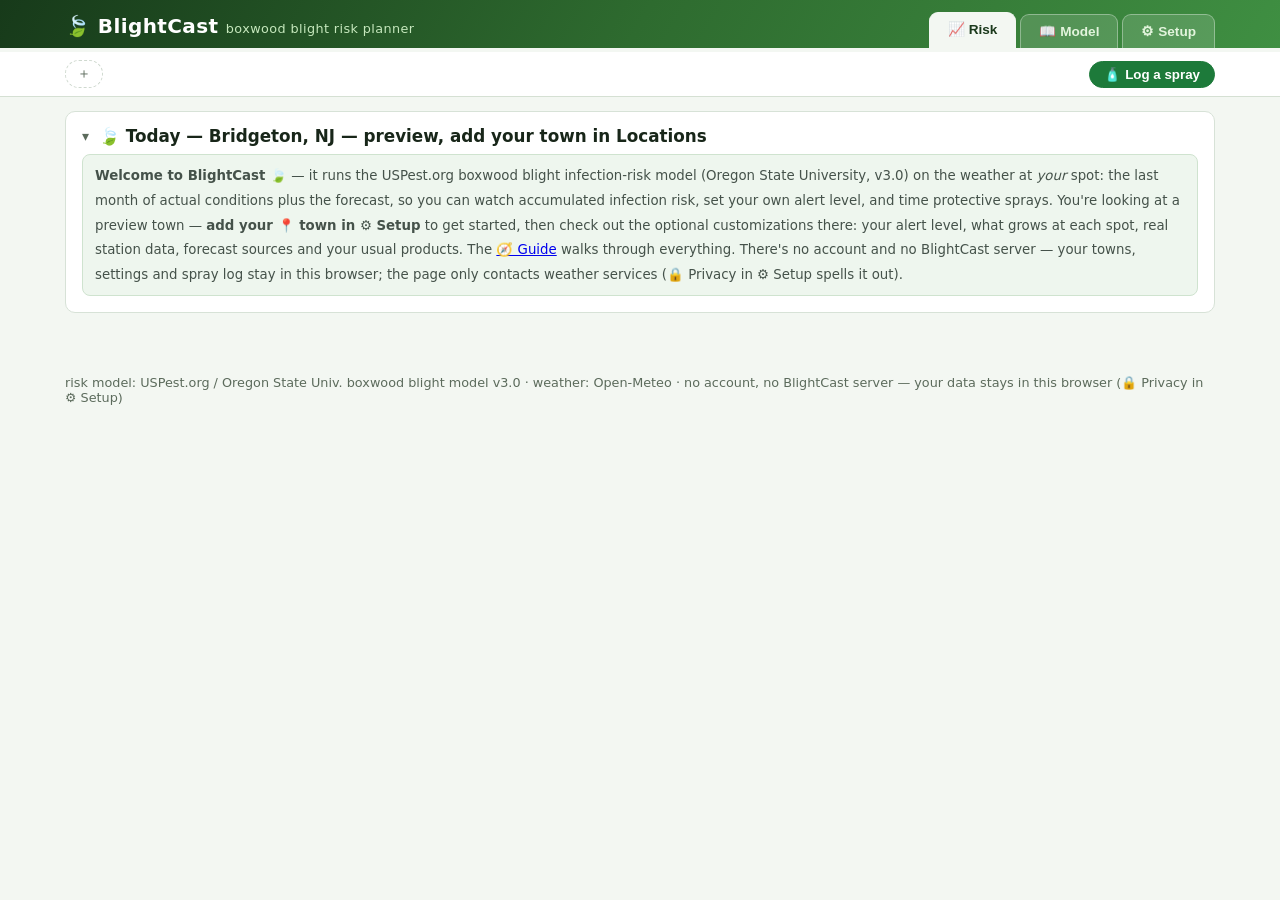
==== commit fa6103a0: "deploy 2026-08-24 22:15" ====
--- a/index.html
+++ b/index.html
@@ -1 +1 @@
-<!DOCTYPE html><html><head><meta charset="utf-8"><meta name="viewport" content="width=device-width, initial-scale=1"><title>BlightCast</title><script type="importmap">{"imports":{"#entry":"/blightcast/_nuxt/DnIkjjT6.js"}}</script><style>body{color:#182619;background:#f3f7f2;margin:0;font-family:system-ui,sans-serif}.wrap{max-width:1150px;margin:0 auto;padding:0 16px 16px}.hdr{color:#fff;z-index:41;background:linear-gradient(120deg,#173a1a,#2e6b2f,#3f8f42);position:sticky;top:0}.hbar{flex-wrap:wrap;justify-content:space-between;align-items:flex-end;gap:14px;max-width:1150px;margin:0 auto;padding:12px 16px 0;display:flex}.hdr h1{letter-spacing:.4px;margin:0 0 10px;font-size:1.25rem;font-weight:800}.hdr small{color:#c6e8bd;font-size:.8rem;font-weight:400}.hdr nav{flex-wrap:wrap;align-items:flex-end;gap:4px;display:flex}.ntab{color:#e2f4dc;cursor:pointer;background:#ffffff24;border:1px solid #ffffff59;border-bottom:none;border-radius:9px 9px 0 0;margin-bottom:0;padding:8px 18px 9px;font-size:.85rem;font-weight:700;transition:all .15s}.ntab:hover{background:#ffffff47}.ntab.on{color:#1c3a1d;background:#f3f7f2;border-color:#f3f7f2;padding-bottom:11px}.quotabar{color:#7f1d1d;top:var(--hdr-h,52px);z-index:42;background:#fbe9e7;border-bottom:2px solid #c62828;padding:8px 16px;font-size:.9rem;position:sticky}footer{color:#5c6b5c;max-width:1150px;margin:32px auto 0;padding:0 16px 24px;font-size:.8rem}@media (width<=640px){body,html{overflow-x:hidden}.wrap{padding:10px 8px 24px}.wrap section,.wrap section>*,.wrap>*{min-width:0;max-width:100%}header h1{font-size:1.1rem}input[type=date],input[type=number],input[type=password],input[type=text],select{font-size:16px!important}}</style><style>.bar[data-v-5d4a6603]{gap:8px}.bar[data-v-5d4a6603],.chips[data-v-5d4a6603]{flex-wrap:wrap;align-items:center;display:flex}.chips[data-v-5d4a6603]{gap:6px}.chip[data-v-5d4a6603]{cursor:pointer;background:#fff;border:1.5px solid #cfd9cf;border-radius:999px;padding:4px 11px;font-size:.85rem;font-weight:600}.chip.on[data-v-5d4a6603]{color:#fff;background:#1d7a3a;border-color:#1d7a3a}.chip.add[data-v-5d4a6603]{color:#5c6b5c;border-style:dashed;font-weight:400}.spray[data-v-5d4a6603]{color:#fff;cursor:pointer;background:#1d7a3a;border:1px solid #1d7a3a;border-radius:999px;margin-left:auto;padding:5px 14px;font-weight:600}.cur[data-v-5d4a6603]{color:#182619;font-size:.9rem}.cur b[data-v-5d4a6603]{color:#14532a}.note[data-v-5d4a6603]{color:#5c6b5c}@media (width<=640px){.bar[data-v-5d4a6603]{gap:6px}.chips[data-v-5d4a6603]{flex-basis:100%}.spray[data-v-5d4a6603]{flex:100%;margin-left:0;padding:10px 16px}.cur[data-v-5d4a6603],.spray[data-v-5d4a6603]{text-align:center}.cur[data-v-5d4a6603]{white-space:nowrap;text-overflow:ellipsis;font-size:.8rem;overflow:hidden}.cur[data-v-5d4a6603],.note[data-v-5d4a6603]{flex-basis:100%}.note[data-v-5d4a6603]{font-size:.72rem}}</style><style>.card[data-v-02d2b3f0]{background:#fff;border:1px solid #d7e2d7;border-radius:10px;margin:14px 0;padding:14px 16px}h2[data-v-02d2b3f0]{flex-wrap:wrap;justify-content:flex-start;align-items:center;gap:6px;margin:0 0 8px;font-size:1.05rem;display:flex}h2 small[data-v-02d2b3f0]{color:#5c6b5c;font-size:.75rem;font-weight:400}.fold[data-v-02d2b3f0]{cursor:pointer;color:#5c6b5c;background:0 0;border:none;padding:0 4px 0 0;font-size:.85rem}.grid[data-v-02d2b3f0]{grid-template-columns:repeat(auto-fit,minmax(240px,1fr));gap:10px;display:grid}.cmp[data-v-02d2b3f0]{background:#f8faf8;border:1px solid #d7e2d7;border-radius:10px;flex-direction:column;gap:5px;padding:10px 12px;display:flex}.cmp.on[data-v-02d2b3f0]{border-color:#1d7a3a;box-shadow:inset 0 0 0 1px #1d7a3a}.cmp.click[data-v-02d2b3f0]{cursor:pointer}.cmp.click[data-v-02d2b3f0]:hover{border-color:#3f8f42}.nm[data-v-02d2b3f0]{align-items:center;gap:6px;font-weight:700;display:flex}.tag[data-v-02d2b3f0]{color:#1d7a3a;background:#e2f3e6;border:1px solid #a9d6b4;border-radius:999px;padding:1px 7px;font-size:.68rem;font-weight:600}.dh[data-v-02d2b3f0]{align-items:center;gap:6px;display:flex}.dh .chip[data-v-02d2b3f0]{border:1px solid;border-radius:999px;padding:1px 8px;font-family:ui-monospace,monospace;font-size:.8rem;font-weight:700}.bn[data-v-02d2b3f0]{font-size:11px}.plan[data-v-02d2b3f0]{border-radius:8px;padding:5px 9px;font-size:12.5px;font-weight:700}.plan.ok[data-v-02d2b3f0]{color:#1d7a3a;background:#e2f3e6;border:1px solid #a9d6b4}.plan.bad[data-v-02d2b3f0]{color:#a12a2a;background:#fbecec;border:1px solid #e6a9a9}.line[data-v-02d2b3f0]{color:#45524a;font-size:12px}.line.dim[data-v-02d2b3f0]{color:#6b776e}.note[data-v-02d2b3f0]{color:#5c6b5c;font-size:11.5px}</style><style>.card[data-v-cc34b25f]{background:#fff;border:1px solid #d7e2d7;border-radius:10px;margin:14px 0;padding:14px 16px}h2[data-v-cc34b25f]{flex-wrap:wrap;justify-content:flex-start;align-items:center;gap:6px;margin:0 0 8px;font-size:1.05rem;display:flex}h2 select[data-v-cc34b25f]{border:1px solid #cfd9cf;border-radius:6px;padding:3px 6px;font-size:.8rem}.ctl[data-v-cc34b25f]{align-items:center;gap:6px;margin-left:auto;display:flex}.gbtn[data-v-cc34b25f]{cursor:pointer;background:#f4f7f4;border:1px solid #cfd9cf;border-radius:6px;padding:3px 8px;font-size:.8rem}.gbtn.on[data-v-cc34b25f]{background:#eceeec;border-color:#8a938c;font-weight:700}.gbtn[data-v-cc34b25f]:disabled{opacity:.5;cursor:default}.fold[data-v-cc34b25f]{cursor:pointer;color:#5c6b5c;background:0 0;border:none;padding:0 4px 0 0;font-size:.85rem}.scroll[data-v-cc34b25f]{overflow:auto hidden}.scroll svg[data-v-cc34b25f]{width:100%;height:auto;display:block}@media (width<=640px){.scroll svg[data-v-cc34b25f]{min-width:640px}h2[data-v-cc34b25f]{flex-wrap:wrap}.ctl[data-v-cc34b25f]{flex-wrap:nowrap;flex-basis:100%;justify-content:space-between;margin-left:0}.ctl .bl[data-v-cc34b25f]{display:none}.gbtn[data-v-cc34b25f]{padding:6px 10px;font-size:.95rem}.ctl select[data-v-cc34b25f]{flex:1;min-width:0;font-size:.8rem}}.expbox[data-v-cc34b25f]{background:#f4f7f4;border:1px solid #d7e2d7;border-radius:8px;flex-wrap:wrap;align-items:center;margin:0 0 10px;padding:8px 12px;font-size:.85rem}.expbox[data-v-cc34b25f],.expbox .grp[data-v-cc34b25f]{gap:10px;display:flex}.expbox label[data-v-cc34b25f]{color:#45524a;align-items:center;gap:4px;display:flex}.expbox input[type=date][data-v-cc34b25f],.expbox select[data-v-cc34b25f]{border:1px solid #cfd9cf;border-radius:6px;padding:3px 6px;font-size:.85rem}.expbox .go[data-v-cc34b25f]{cursor:pointer;background:#e2f3e6;border:1px solid #1d7a3a;border-radius:6px;padding:4px 12px;font-weight:600}.expbox .note[data-v-cc34b25f]{color:#5c6b5c;flex-basis:100%}.bigwrap[data-v-cc34b25f]{z-index:50;background:#fff;flex-direction:column;display:flex;position:fixed;inset:0}.bigwrap.rot[data-v-cc34b25f]{transform-origin:0 0;width:100vh;height:100vw;inset:0 auto auto 0;transform:rotate(90deg)translateY(-100%)}.bighead[data-v-cc34b25f]{border-bottom:1.5px solid #d5e0d3;flex-wrap:wrap;align-items:center;gap:6px 8px;padding:8px 12px;display:flex}.bighead select[data-v-cc34b25f]{border:1px solid #cfd9cf;border-radius:6px;padding:4px 8px;font-size:.85rem}.bighead .note[data-v-cc34b25f]{color:#5c6b5c}.bighead .bigx[data-v-cc34b25f]{cursor:pointer;background:#f4f7f4;border:1px solid #cfd9cf;border-radius:8px;margin-left:auto;padding:6px 14px;font-size:.95rem}.scrollhost[data-v-cc34b25f]{display:block;position:relative}.bighost[data-v-cc34b25f]{flex-direction:column;flex:1;min-height:0;display:flex;position:relative}.hit[data-v-cc34b25f]{cursor:crosshair}.chtip[data-v-cc34b25f]{z-index:60;pointer-events:none;color:#182619;background:#fff;border:1px solid #cfd9cf;border-radius:8px;max-width:220px;padding:7px 10px;font-size:12px;line-height:1.5;position:fixed;box-shadow:0 6px 18px #0000002e}.chtip small[data-v-cc34b25f]{color:#5c6b5c}.chtip.rottip[data-v-cc34b25f]{transform-origin:0 0;transform:rotate(90deg)}.bigexp[data-v-cc34b25f]{margin:0 14px 8px}.bigscroll[data-v-cc34b25f]{flex:1;min-height:0;overflow:auto hidden}.bigscroll svg[data-v-cc34b25f]{display:block}.yaxis[data-v-cc34b25f]{z-index:2;pointer-events:none;position:absolute;top:0;left:0}</style><style>.day[data-v-c55c9e73]{box-sizing:border-box;border:1px solid;border-radius:10px;min-width:92px;padding:8px 10px}.top[data-v-c55c9e73]{font-weight:600}.tdy[data-v-c55c9e73]{color:#fff;letter-spacing:.4px;background:#182619;border-radius:999px;padding:0 7px;font-size:.7rem;font-weight:800}.top small[data-v-c55c9e73]{color:#5c6b5c;font-weight:400}.dh[data-v-c55c9e73]{margin:2px 0;font-size:1.3rem;font-weight:700}.name[data-v-c55c9e73]{font-size:.8rem;font-weight:600}.meta[data-v-c55c9e73]{color:#45524a;margin-top:2px;font-size:.75rem}</style><style>.card[data-v-f224e2ba]{background:#fff;border:1px solid #d7e2d7;border-radius:10px;margin:14px 0;padding:14px 16px}h2[data-v-f224e2ba]{justify-content:space-between;align-items:center;margin:0 0 8px;font-size:1.05rem;display:flex}.x[data-v-f224e2ba]{cursor:pointer;background:#f4f7f4;border:1px solid #cfd9cf;border-radius:6px;padding:2px 8px}.scroll[data-v-f224e2ba]{overflow-x:auto}table[data-v-f224e2ba]{border-collapse:collapse;font-size:.85rem}td[data-v-f224e2ba],th[data-v-f224e2ba]{text-align:center;border:1px solid #e0e8e0;padding:3px 8px}tr.wet td[data-v-f224e2ba]{background:#eaf3fb}td.reset[data-v-f224e2ba]{color:#a12a2a;font-weight:600}@media (width<=640px){.card[data-v-f224e2ba]{padding:10px 6px}table[data-v-f224e2ba]{width:100%;font-size:10.5px}td[data-v-f224e2ba],th[data-v-f224e2ba]{padding:2px}}</style><style>.card[data-v-0137bb7c]{background:#fff;border:1px solid #d7e2d7;border-radius:10px;margin:14px 0;padding:14px 16px}h2[data-v-0137bb7c]{flex-wrap:wrap;justify-content:flex-start;align-items:center;gap:6px;margin:0 0 8px;font-size:1.05rem;display:flex}h2 small[data-v-0137bb7c]{color:#5c6b5c;font-size:.75rem;font-weight:400}.fold[data-v-0137bb7c]{color:#5c6b5c;background:0 0;border:none;padding:0 4px 0 0;font-size:.85rem}.fold[data-v-0137bb7c],h2 .xls[data-v-0137bb7c]{cursor:pointer}h2 .xls[data-v-0137bb7c]{background:#f4f7f4;border:1px solid #cfd9cf;border-radius:6px;margin-left:auto;padding:3px 9px;font-size:.8rem}.intro[data-v-0137bb7c]{color:#45524a;margin:0 0 8px;line-height:1.5}.prot[data-v-0137bb7c]{border-radius:8px;padding:8px 10px}.prot.ok[data-v-0137bb7c]{background:#e2f3e6;border:1px solid #a9d6b4}.prot.none[data-v-0137bb7c]{background:#fdf3d9;border:1px solid #e6cd8a}.badtx[data-v-0137bb7c]{color:#a12a2a}.ics[data-v-0137bb7c],.plantag[data-v-0137bb7c]{color:#0e5a8a}.ics[data-v-0137bb7c]{cursor:pointer;background:#eef5fa;border:1px solid #0e5a8a;border-radius:6px;margin-left:6px;padding:2px 8px}.form[data-v-0137bb7c]{flex-wrap:wrap;align-items:end;gap:10px;margin:10px 0;display:flex}.form label input[list][data-v-0137bb7c]{min-width:180px;max-width:220px}label[data-v-0137bb7c]{color:#45524a;flex-direction:column;gap:2px;font-size:.8rem;display:flex}label.keep[data-v-0137bb7c]{flex-direction:row;align-items:center;gap:5px}input[data-v-0137bb7c]{border:1px solid #cfd9cf;border-radius:6px;max-width:130px;padding:4px 6px;font-size:.9rem}input[type=checkbox][data-v-0137bb7c]{max-width:none}button[data-v-0137bb7c]{cursor:pointer;background:#e2f3e6;border:1px solid #1d7a3a;border-radius:6px;padding:5px 10px}ul[data-v-0137bb7c]{margin:6px 0 0;padding:0;list-style:none}li[data-v-0137bb7c]{border-top:1px solid #eef2ee;padding:4px 0}.x[data-v-0137bb7c]{background:#fbecec;border-color:#c99;margin-left:8px;padding:0 6px}@media (width<=640px){.form[data-v-0137bb7c]{gap:8px}.form label[data-v-0137bb7c]{flex:45%}.form label input[data-v-0137bb7c]:not([type=checkbox]){box-sizing:border-box;width:100%;max-width:100%}.form label.keep[data-v-0137bb7c]{flex:100%}button[data-v-0137bb7c]{padding:9px 13px}.x[data-v-0137bb7c]{padding:4px 9px}li[data-v-0137bb7c]{overflow-wrap:anywhere;line-height:1.7}}</style><style>.card[data-v-ff1c66e4]{background:#fff;border:1px solid #d7e2d7;border-radius:10px;margin:14px 0;padding:14px 16px;font-size:13px;line-height:1.6}h2[data-v-ff1c66e4]{margin:0 0 8px;font-size:1.05rem}ul[data-v-ff1c66e4]{margin:8px 0 8px 22px;padding:0}.tblwrap[data-v-ff1c66e4]{overflow-x:auto}table[data-v-ff1c66e4]{border-collapse:collapse;min-width:420px}td[data-v-ff1c66e4],th[data-v-ff1c66e4]{text-align:left;border:1px solid #cfd9cf;padding:5px 10px}td.dh[data-v-ff1c66e4]{white-space:nowrap;font-family:ui-monospace,monospace}@media (width<=640px){table[data-v-ff1c66e4]{width:100%;min-width:0;font-size:11px}td[data-v-ff1c66e4],th[data-v-ff1c66e4]{padding:4px 5px}td.dh[data-v-ff1c66e4]{white-space:normal}}.note[data-v-ff1c66e4]{color:#5c6b5c}a[data-v-ff1c66e4]{color:#0e5a8a}</style><style>.card[data-v-d2a1a7dd]{background:#fff;border:1px solid #d7e2d7;border-radius:10px;margin:14px 0;padding:12px}h2[data-v-d2a1a7dd]{margin:0 0 8px;padding:0 2px;font-size:1rem}.list[data-v-d2a1a7dd]{flex-direction:column;gap:2px;margin-bottom:10px}.list[data-v-d2a1a7dd],.row[data-v-d2a1a7dd]{display:flex}.row[data-v-d2a1a7dd]{border-radius:8px;align-items:stretch;overflow:hidden}.row[data-v-d2a1a7dd]:hover{background:#f2f6f2}.row.on[data-v-d2a1a7dd]{background:#e2f3e6;box-shadow:inset 3px 0 #1d7a3a}.pick[data-v-d2a1a7dd]{cursor:pointer;min-width:0;font:inherit;text-align:left;white-space:nowrap;text-overflow:ellipsis;background:0 0;border:none;flex:1;padding:8px 8px 8px 12px;font-size:.9rem;overflow:hidden}.row.on .pick[data-v-d2a1a7dd]{color:#14532a;font-weight:700}.mini[data-v-d2a1a7dd]{cursor:pointer;color:#8a938c;background:0 0;border:none;padding:0 7px;font-size:.85rem}.row:hover .mini[data-v-d2a1a7dd]{color:#5c6b5c}.mini[data-v-d2a1a7dd]:hover{color:#182619}.mini.x[data-v-d2a1a7dd]:hover{color:#a12a2a}.addwrap[data-v-d2a1a7dd]{margin-bottom:10px;position:relative}.add[data-v-d2a1a7dd]{gap:5px;display:flex}.add input[data-v-d2a1a7dd]{flex:1;min-width:0;padding:7px 10px;font-size:.88rem}.add .go[data-v-d2a1a7dd],.add input[data-v-d2a1a7dd]{border:1px solid #cfd9cf;border-radius:8px}.add .go[data-v-d2a1a7dd]{cursor:pointer;background:#f4f7f4;padding:0 11px}.results[data-v-d2a1a7dd]{z-index:5;background:#fff;border:1px solid #cfd9cf;border-radius:10px;flex-direction:column;gap:4px;margin-top:4px;padding:6px;display:flex;position:absolute;top:100%;left:0;right:0;box-shadow:0 4px 14px #0000001f}.results button[data-v-d2a1a7dd]{cursor:pointer;text-align:left;background:#f8faf8;border:1px solid #e0e8e0;border-radius:6px;padding:6px 10px;font-size:.85rem}.results button[data-v-d2a1a7dd]:hover{background:#eef6ee}.results .none[data-v-d2a1a7dd]{color:#5c6b5c;padding:6px 10px;font-size:.85rem}.sharebtn[data-v-d2a1a7dd]{cursor:pointer;color:#45524a;background:#f8faf8;border:1px solid #cfd9cf;border-radius:8px;width:100%;padding:7px 10px;font-size:.85rem}.sharebtn[data-v-d2a1a7dd]:hover{border-color:#9bb89b}.sharebtn.gd[data-v-d2a1a7dd]{margin-top:6px}.note[data-v-d2a1a7dd]{color:#5c6b5c;margin:6px 2px 0;font-size:.8rem}@media (width<=820px){.pick[data-v-d2a1a7dd]{padding:11px 8px 11px 12px}.mini[data-v-d2a1a7dd]{padding:0 10px}}</style><style>.card[data-v-3da5b5af]{background:#fff;border:1px solid #d7e2d7;border-radius:10px;margin:14px 0;padding:14px 16px}h2[data-v-3da5b5af]{margin:0 0 8px;font-size:1.05rem}h2 small[data-v-3da5b5af]{color:#5c6b5c;font-size:.75rem;font-weight:400}.grp[data-v-3da5b5af]{margin:10px 0}.row[data-v-3da5b5af]{flex-wrap:wrap;align-items:center;gap:8px;margin:6px 0;display:flex}button[data-v-3da5b5af]{cursor:pointer;background:#f4f7f4;border:1px solid #cfd9cf;border-radius:6px;padding:4px 10px;font-size:.82rem}button.on[data-v-3da5b5af]{font-weight:700}label[data-v-3da5b5af]{color:#45524a;font-size:.85rem}input[data-v-3da5b5af]{width:70px;padding:3px 6px}input[data-v-3da5b5af],select[data-v-3da5b5af]{border:1px solid #cfd9cf;border-radius:6px}select[data-v-3da5b5af]{max-width:100%;padding:4px 8px}p[data-v-3da5b5af]{margin:4px 0 0}ul[data-v-3da5b5af]{color:#45524a;margin:6px 0 6px 20px;padding:0;font-size:12px;line-height:1.55}li[data-v-3da5b5af]{margin:4px 0}@media (width<=640px){button[data-v-3da5b5af]{padding:8px 12px}input[data-v-3da5b5af]{padding:8px 6px}select[data-v-3da5b5af]{padding:8px}}</style><style>.imp-box[data-v-64e35270]{border:1px solid #d7e2d7;border-radius:8px;margin-top:6px;padding:8px 12px}.row[data-v-64e35270]{flex-wrap:wrap;align-items:center;gap:10px;display:flex}.imp[data-v-64e35270],button[data-v-64e35270]{cursor:pointer;background:#f4f7f4;border:1px solid #cfd9cf;border-radius:6px;padding:5px 11px}.imp input[data-v-64e35270]{display:none}.url[data-v-64e35270]{border:1px solid #cfd9cf;border-radius:6px;flex:1;min-width:240px;padding:5px 10px}.go[data-v-64e35270]{background:#e2f3e6;border-color:#1d7a3a;font-weight:600}.bad[data-v-64e35270]{color:#a12a2a}.map[data-v-64e35270]{grid-template-columns:auto 1fr auto;align-items:center;gap:4px 10px;margin:6px 0;display:grid}.map label[data-v-64e35270]{font-size:.85rem}.map select[data-v-64e35270]{border:1px solid #cfd9cf;border-radius:6px;max-width:100%;padding:3px 6px}.prevscroll[data-v-64e35270]{overflow-x:auto}table.prev[data-v-64e35270]{border-collapse:collapse;font-size:.8rem}.prev td[data-v-64e35270],.prev th[data-v-64e35270]{text-align:center;border:1px solid #e0e8e0;padding:3px 8px}@media (width<=640px){.url[data-v-64e35270]{flex:100%;min-width:0}.map[data-v-64e35270]{grid-template-columns:auto 1fr}.imp[data-v-64e35270],button[data-v-64e35270]{padding:8px 12px}}</style><style>.card[data-v-216f3285]{background:#fff;border:1px solid #d7e2d7;border-radius:10px;margin:14px 0;padding:14px 16px}h2[data-v-216f3285]{margin:0 0 8px;font-size:1.05rem}h2 small[data-v-216f3285]{color:#5c6b5c;font-size:.75rem;font-weight:400}.row[data-v-216f3285]{align-items:center;gap:10px;margin:4px 0;display:flex}.grow[data-v-216f3285]{flex:1;min-width:0}button[data-v-216f3285]{cursor:pointer;background:#f4f7f4;border:1px solid #cfd9cf;border-radius:6px;padding:5px 11px}.go[data-v-216f3285]{background:#e2f3e6;border-color:#1d7a3a;font-weight:600}.warn[data-v-216f3285]{background:#fbeeee;border-color:#c8a1a1}.list[data-v-216f3285]{border:1px solid #d7e2d7;border-radius:8px;margin-top:6px;padding:4px 10px}.none[data-v-216f3285]{color:#5c6b5c;padding:6px 2px}.tok[data-v-216f3285]{min-width:260px;padding:5px 10px}.tok[data-v-216f3285],select[data-v-216f3285]{border:1px solid #cfd9cf;border-radius:6px}select[data-v-216f3285]{max-width:100%;margin-left:6px;padding:3px 6px}@media (width<=640px){.row[data-v-216f3285]{flex-wrap:wrap}.tok[data-v-216f3285]{flex:100%;min-width:0}button[data-v-216f3285]{padding:8px 12px}select[data-v-216f3285]{margin-left:0}}</style><style>.card[data-v-aacb3092]{background:#fff;border:1px solid #d7e2d7;border-radius:10px;margin:14px 0;padding:14px 16px}h2[data-v-aacb3092]{margin:0 0 8px;font-size:1.05rem}h2 small[data-v-aacb3092]{color:#5c6b5c;font-size:.75rem;font-weight:400}.tblwrap[data-v-aacb3092]{margin:8px 0;overflow-x:auto}table[data-v-aacb3092]{border-collapse:collapse;min-width:460px}td[data-v-aacb3092],th[data-v-aacb3092]{text-align:center;border:1px solid #cfd9cf;padding:5px 10px;font-size:.85rem}td[data-v-aacb3092]:first-child,th[data-v-aacb3092]:first-child{text-align:left}th[data-v-aacb3092]{background:#f4f7f4;font-size:.78rem}ul[data-v-aacb3092]{margin:4px 0 8px 20px;padding:0}li[data-v-aacb3092]{margin:2px 0}.note[data-v-aacb3092]{color:#5c6b5c}p[data-v-aacb3092]{margin:6px 0}</style><style>.card[data-v-2780aa08]{background:#fff;border:1px solid #d7e2d7;border-radius:10px;margin:14px 0;padding:14px 16px}h2[data-v-2780aa08]{justify-content:space-between;align-items:center;gap:10px;margin:0 0 8px;font-size:1.05rem}.hbtns[data-v-2780aa08],h2[data-v-2780aa08]{display:flex}.hbtns[data-v-2780aa08]{gap:6px}button[data-v-2780aa08]{cursor:pointer;background:#f4f7f4;border:1px solid #cfd9cf;border-radius:6px;padding:4px 10px;font-size:.85rem}button.pri[data-v-2780aa08]{background:#e2f3e6;border-color:#1d7a3a;font-weight:600}button.warn[data-v-2780aa08]{color:#a12a2a;background:#fbecec;border-color:#c99}.list[data-v-2780aa08]{margin:6px 0}.li[data-v-2780aa08]{border-top:1px solid #eef2ee;align-items:center;gap:8px;padding:6px 0}.grow[data-v-2780aa08],.li[data-v-2780aa08]{display:flex}.grow[data-v-2780aa08]{flex-direction:column;flex:1}.grow small[data-v-2780aa08],.none[data-v-2780aa08]{color:#5c6b5c}.form[data-v-2780aa08]{border-top:1px solid #eef2ee;flex-wrap:wrap;align-items:end;gap:10px;margin:10px 0 0;padding-top:8px}.form[data-v-2780aa08],label[data-v-2780aa08]{display:flex}label[data-v-2780aa08]{color:#45524a;flex-direction:column;gap:2px;font-size:.8rem}label input[data-v-2780aa08]{border:1px solid #cfd9cf;border-radius:6px;max-width:150px;padding:4px 6px;font-size:.9rem}@media (width<=640px){.form label[data-v-2780aa08]{flex:45%}.form label input[data-v-2780aa08]{box-sizing:border-box;width:100%;max-width:100%}button[data-v-2780aa08]{padding:8px 13px}}</style><style>.card[data-v-a63184a7]{background:#fff;border:1px solid #d7e2d7;border-radius:10px;margin:14px 0;padding:14px 16px}h2[data-v-a63184a7]{margin:0 0 8px;font-size:1.05rem}h2 small[data-v-a63184a7]{color:#5c6b5c;font-size:.75rem;font-weight:400}.row[data-v-a63184a7]{flex-wrap:wrap;align-items:center;gap:8px;margin:6px 0;display:flex}.grow[data-v-a63184a7]{flex:1;min-width:0}.btn[data-v-a63184a7],button[data-v-a63184a7]{cursor:pointer;color:inherit;background:#f4f7f4;border:1px solid #cfd9cf;border-radius:6px;padding:5px 11px;font-size:.85rem;text-decoration:none}.go[data-v-a63184a7]{background:#e2f3e6;border-color:#1d7a3a;font-weight:600}.warn[data-v-a63184a7]{background:#fbeeee;border-color:#c8a1a1}.url[data-v-a63184a7]{border:1px solid #cfd9cf;border-radius:6px;flex:1;min-width:260px;padding:5px 10px}.trouble[data-v-a63184a7]{background:#f4f7f4;padding:5px 10px}.sendlog[data-v-a63184a7],.trouble[data-v-a63184a7]{border:1px solid #d7e2d7;border-radius:8px}.sendlog[data-v-a63184a7]{margin-top:6px;padding:6px 10px}.sendlog ul[data-v-a63184a7]{margin:4px 0;padding:0;list-style:none}.sendlog li[data-v-a63184a7]{padding:1px 0}.bad[data-v-a63184a7]{color:#a12a2a;font-weight:700}p[data-v-a63184a7]{margin:4px 0}@media (width<=640px){.url[data-v-a63184a7]{flex:100%;min-width:0}.btn[data-v-a63184a7],button[data-v-a63184a7]{padding:8px 12px}}</style><style>.card[data-v-b67708f5]{background:#fff;border:1px solid #d7e2d7;border-radius:10px;margin:14px 0;padding:14px 16px}h2[data-v-b67708f5]{margin:0 0 8px;font-size:1.05rem}h2 small[data-v-b67708f5]{color:#5c6b5c;font-size:.75rem;font-weight:400}.row[data-v-b67708f5]{flex-wrap:wrap;align-items:center;gap:10px;display:flex}.imp[data-v-b67708f5],button[data-v-b67708f5]{cursor:pointer;background:#f4f7f4;border:1px solid #cfd9cf;border-radius:6px;padding:6px 12px}.imp input[data-v-b67708f5]{display:none}.preview[data-v-b67708f5]{background:#fdf3d9;border:1px solid #e6cd8a;border-radius:8px;margin-top:10px;padding:10px 12px}.preview ul[data-v-b67708f5]{margin:6px 0;padding-left:18px}.go[data-v-b67708f5]{background:#e2f3e6;border-color:#1d7a3a;font-weight:600}</style><style>.card[data-v-8b4f2b85]{background:#fff;border:1px solid #d7e2d7;border-radius:10px;margin:14px 0;padding:14px 16px}h2[data-v-8b4f2b85]{margin:0 0 8px;font-size:1.05rem}p[data-v-8b4f2b85]{color:#45524a;margin:6px 0;line-height:1.55}.plug[data-v-8b4f2b85]{color:#5c6b5c}.plug a[data-v-8b4f2b85]{color:#0e5a8a}.plug .mail[data-v-8b4f2b85]{white-space:nowrap;display:inline-block}</style><style>.subbar[data-v-36448f7e]{top:var(--hdr-h,52px);z-index:40;background:#fff;border-bottom:1.5px solid #d5e0d3;position:sticky}.subbar[data-v-36448f7e] .bar{max-width:1150px;margin:0 auto;padding:8px 16px}@media (width<=640px){.subbar[data-v-36448f7e] .bar{padding:8px}}.wrap[data-v-36448f7e]{padding-top:4px}.setgrid[data-v-36448f7e]{grid-template-columns:248px 1fr;align-items:start;gap:0 16px;display:grid}.locnav[data-v-36448f7e]{top:calc(var(--hdr-h,52px) + 54px);position:sticky}.workingon[data-v-36448f7e]{background:#e2f3e6;border:1px solid #a9d6b4;border-radius:10px;margin:14px 0;padding:10px 14px}.workingon small[data-v-36448f7e]{color:#45524a}.shareddiv[data-v-36448f7e]{color:#54655a;border-top:2px solid #d5e0d3;margin:22px 0 2px;padding-top:10px;font-size:.9rem;font-weight:700}@media (width<=820px){.setgrid[data-v-36448f7e]{grid-template-columns:1fr}.locnav[data-v-36448f7e]{position:static}}.card[data-v-36448f7e]{background:#fff;border:1px solid #d7e2d7;border-radius:10px;margin:14px 0;padding:14px 16px}.fold[data-v-36448f7e]{cursor:pointer;color:#5c6b5c;background:0 0;border:none;padding:0 4px 0 0;font-size:.85rem}h2[data-v-36448f7e]{flex-wrap:wrap;justify-content:flex-start;align-items:center;gap:6px;margin:0 0 8px;font-size:1.05rem;display:flex}.bellbtn[data-v-36448f7e]{cursor:pointer;background:#f4f7f4;border:1px solid #cfd9cf;border-radius:6px;padding:3px 9px;font-size:.8rem}.bellbtn.on[data-v-36448f7e]{background:#fdf3d9;border-color:#9a6b00;font-weight:700}.bellnote[data-v-36448f7e]{background:#fdf3d9;border:1px solid #e6cd8a;border-radius:8px;margin:4px 0 8px;padding:5px 10px}.guide[data-v-36448f7e]{color:#45524a;margin:2px 0}.welcome[data-v-36448f7e]{background:#eef6ee;border:1px solid #cfe3cf;border-radius:8px;padding:8px 12px;line-height:1.55}.protline[data-v-36448f7e]{background:#e2f3e6;border:1px solid #a9d6b4}.protline[data-v-36448f7e],.stalewarn[data-v-36448f7e]{border-radius:8px;padding:4px 10px}.stalewarn[data-v-36448f7e]{background:#fdf3d9;border:1px solid #e6cd8a}.badwash[data-v-36448f7e]{color:#a12a2a}.strip[data-v-36448f7e]{grid-template-columns:repeat(7,1fr);gap:8px;padding-bottom:4px;display:grid}.mobcap[data-v-36448f7e]{display:none}@media (width<=820px){.strip[data-v-36448f7e]{scroll-snap-type:x proximity;-webkit-overflow-scrolling:touch;display:flex;overflow-x:auto}.strip[data-v-36448f7e]>*{scroll-snap-align:center;flex:0 0 112px}.deskcap[data-v-36448f7e]{display:none}.mobcap[data-v-36448f7e]{display:inline}}@media (width<=640px){.strip[data-v-36448f7e]>*{flex-basis:104px}}.clickable[data-v-36448f7e]{cursor:pointer}.picked[data-v-36448f7e]{outline:2px solid #1a4d8f}.picked[data-v-36448f7e],.today[data-v-36448f7e]{outline-offset:1px}.today[data-v-36448f7e]{outline:3px solid #182619;box-shadow:0 2px 10px #1826194d}.status[data-v-36448f7e]{flex-wrap:wrap;align-items:center;gap:10px;margin:4px 0 10px;display:flex}.status .chip[data-v-36448f7e]{border:1px solid;border-radius:999px;padding:2px 10px;font-family:ui-monospace,monospace;font-weight:700}.status .bad[data-v-36448f7e]{color:#a12a2a;font-weight:700}.status .ok[data-v-36448f7e]{color:#1d7a3a;font-weight:700}</style><link rel="preload" as="fetch" crossorigin="anonymous" href="/blightcast/_payload.json?_b=eb164acf-72f2-429c-9149-64ac0ae79c62"><link rel="modulepreload" as="script" crossorigin href="/blightcast/_nuxt/DnIkjjT6.js"><link rel="modulepreload" as="script" crossorigin href="/blightcast/_nuxt/lVUDhkmV.js"><link rel="modulepreload" as="script" crossorigin href="/blightcast/_nuxt/Diu3cThN.js"><link rel="modulepreload" as="script" crossorigin href="/blightcast/_nuxt/xbZKF1FD.js"><link rel="modulepreload" as="script" crossorigin href="/blightcast/_nuxt/DFUop5d5.js"><link rel="modulepreload" as="script" crossorigin href="/blightcast/_nuxt/BSN7lqKb.js"><link rel="modulepreload" as="script" crossorigin href="/blightcast/_nuxt/BDNMzG2s.js"><script type="module" src="/blightcast/_nuxt/DnIkjjT6.js" crossorigin></script><link rel="prefetch" as="script" crossorigin href="/blightcast/_nuxt/7SVg0ffx.js"><link rel="prefetch" as="script" crossorigin href="/blightcast/_nuxt/DzTNzgav.js"><meta name="theme-color" content="#2e6b2f"><meta http-equiv="Content-Security-Policy" content="default-src 'self'; script-src 'self' 'unsafe-inline'; style-src 'self' 'unsafe-inline'; img-src 'self' data:; connect-src 'self' https://api.open-meteo.com https://geocoding-api.open-meteo.com https://archive-api.open-meteo.com https://newa.nrcc.cornell.edu https://hrly.nrcc.cornell.edu https://api.licor.cloud https://docs.google.com https://api.weather.gov https://seasonal-api.open-meteo.com; object-src 'none'; base-uri 'self'; form-action 'none'"><link rel="manifest" href="/blightcast/manifest.webmanifest"><link rel="icon" type="image/svg+xml" href="/blightcast/icon.svg"></head><body><div id="__nuxt"><div><header class="hdr"><div class="hbar"><h1>🍃 BlightCast <small>boxwood blight risk planner</small></h1><nav><!--[--><button class="on ntab">📈 Risk</button><button class="ntab">📖 Model</button><button class="ntab">⚙ Setup</button><!--]--></nav></div></header><!----><div data-v-36448f7e><div class="subbar" style="" data-v-36448f7e><section class="bar" data-v-36448f7e data-v-5d4a6603><span class="chips" data-v-5d4a6603><!--[--><!--]--><button class="chip add" aria-label="add or manage towns" title="add or manage towns in ⚙ Setup" data-v-5d4a6603>＋</button></span><button class="spray" data-v-5d4a6603>🧴 Log a spray</button><!----><!----></section></div><main class="wrap" data-v-36448f7e><div style="" data-v-36448f7e><!----><section class="card" data-v-36448f7e><h2 data-v-36448f7e><button class="fold" aria-label="collapse the Today card" data-v-36448f7e>▾</button>🍃 Today — Bridgeton, NJ — preview, add your town in Locations</h2><!--[--><p class="guide welcome" data-v-36448f7e><small data-v-36448f7e><b data-v-36448f7e>Welcome to BlightCast 🍃</b> — it runs the USPest.org boxwood blight infection-risk model (Oregon State University, v3.0) on the weather at <i data-v-36448f7e>your</i> spot: the last month of actual conditions plus the forecast, so you can watch accumulated infection risk, set your own alert level, and time protective sprays. You&#39;re looking at a preview town — <b data-v-36448f7e>add your 📍 town in ⚙ Setup</b> to get started, then check out the optional customizations there: your alert level, what grows at each spot, real station data, forecast sources and your usual products. The <a href="/blightcast/guide" class="" data-v-36448f7e>🧭 Guide</a> walks through everything. There&#39;s no account and no BlightCast server — your towns, settings and spray log stay in this browser; the page only contacts weather services (🔒 Privacy in ⚙ Setup spells it out).</small></p><!----><!----><!----><!--]--></section><!----><!----><!----><!----></div><div style="display:none;" data-v-36448f7e data-v-ff1c66e4><section class="card" data-v-ff1c66e4><h2 data-v-ff1c66e4>📖 How the model works</h2><p data-v-ff1c66e4>Boxwood blight (<i data-v-ff1c66e4>Calonectria pseudonaviculata</i>) infects when leaves are <b data-v-ff1c66e4>wet</b> and temperatures are mild. This tool implements the <b data-v-ff1c66e4>boxwood blight infection risk model v3.0</b> published by Len Coop at Oregon State University for USPest.org — a &quot;degree-hours during leaf wetness&quot; model:</p><ul data-v-ff1c66e4><li data-v-ff1c66e4>Each <b data-v-ff1c66e4>wet hour</b> between 44°F and 86°F adds infection risk units (degree-hours, DH) from the model&#39;s published temperature table — rising to a peak of 31.35 DH/hour at 76°F, then falling to zero at 86°F.</li><li data-v-ff1c66e4>Dry hours add nothing, and <b data-v-ff1c66e4>6 straight dry hours end the infection cycle</b> — accumulated DH resets to zero.</li><li data-v-ff1c66e4>Without a leaf-wetness sensor, BlightCast estimates wetness each hour from the weather: <b data-v-ff1c66e4>rain</b> (following the model&#39;s precipitation-wetness rules) and <b data-v-ff1c66e4>humidity/dew</b> (wet when RH reaches your dew threshold — default 90% — in light wind). You can tune the sensitivity in ⚙ Setup. Weather comes from <b data-v-ff1c66e4>Open-Meteo</b> by default; in ⚙ Setup you can switch the forecast to the 🦅 <b data-v-ff1c66e4>NWS/NDFD</b> (the National Weather Service&#39;s gridded forecast, US only — the 📋 scorecard shows which has been closer at your town), extend the view months ahead with the 🔮 <b data-v-ff1c66e4>season outlook</b> (10-year averages + NOAA&#39;s seasonal model), or bring in real station data (🛰): link a nearby <b data-v-ff1c66e4>NEWA network station</b>, connect your own station&#39;s cloud service (<b data-v-ff1c66e4>LI-COR Cloud</b>), or import a CSV by hand. Station readings outrank any forecast for the hours they cover, and a real leaf-wetness sensor is used by the model <b data-v-ff1c66e4>directly</b>.</li></ul><p data-v-ff1c66e4>Accumulated DH maps to the model&#39;s published risk levels:</p><div class="tblwrap" data-v-ff1c66e4><table data-v-ff1c66e4><thead data-v-ff1c66e4><tr data-v-ff1c66e4><th data-v-ff1c66e4>Accumulated</th><th data-v-ff1c66e4>Risk level</th><th data-v-ff1c66e4>What it means</th></tr></thead><tbody data-v-ff1c66e4><!--[--><tr style="background:#e2f3e6;color:#1d7a3a;" data-v-ff1c66e4><td class="dh" data-v-ff1c66e4>0–55 DH</td><td data-v-ff1c66e4><b data-v-ff1c66e4>Low</b></td><td data-v-ff1c66e4>below first-infection level</td></tr><tr style="background:#eef3d2;color:#5f7000;" data-v-ff1c66e4><td class="dh" data-v-ff1c66e4>56–159 DH</td><td data-v-ff1c66e4><b data-v-ff1c66e4>First infection · highly susc.</b></td><td data-v-ff1c66e4>first lesions possible on highly susceptible varieties</td></tr><tr style="background:#fdf3d9;color:#9a6b00;" data-v-ff1c66e4><td class="dh" data-v-ff1c66e4>160–249 DH</td><td data-v-ff1c66e4><b data-v-ff1c66e4>First infection · susceptible</b></td><td data-v-ff1c66e4>first lesions possible on susceptible varieties</td></tr><tr style="background:#fdeadc;color:#b05a00;" data-v-ff1c66e4><td class="dh" data-v-ff1c66e4>250–399 DH</td><td data-v-ff1c66e4><b data-v-ff1c66e4>Moderate</b></td><td data-v-ff1c66e4>~6 lesions/plant highly susc. · 1 susceptible</td></tr><tr style="background:#fce3dd;color:#b8341e;" data-v-ff1c66e4><td class="dh" data-v-ff1c66e4>400–549 DH</td><td data-v-ff1c66e4><b data-v-ff1c66e4>High</b></td><td data-v-ff1c66e4>~12 lesions/plant highly susc. · 3 susceptible</td></tr><tr style="background:#fbecec;color:#a12a2a;" data-v-ff1c66e4><td class="dh" data-v-ff1c66e4>550+ DH</td><td data-v-ff1c66e4><b data-v-ff1c66e4>Very high</b></td><td data-v-ff1c66e4>~18 lesions/plant highly susc. · 5 susceptible</td></tr><!--]--></tbody></table></div><p data-v-ff1c66e4>Lesion counts come from the model&#39;s regressions (<i data-v-ff1c66e4>highly susceptible</i> = English/true dwarf boxwood, <i data-v-ff1c66e4>B. sempervirens</i> &#39;Suffruticosa&#39;; <i data-v-ff1c66e4>susceptible</i> = common American boxwood, <i data-v-ff1c66e4>B. sempervirens</i>). Less susceptible cultivars run lower risk than shown — set what grows at each location with the 🌱 dropdown in ⚙ Setup and the guidance lines adjust.</p></section><section class="card" data-v-ff1c66e4><h2 data-v-ff1c66e4>⚠ Model assumptions — read once</h2><ul data-v-ff1c66e4><li data-v-ff1c66e4>The model assumes <b data-v-ff1c66e4>inoculum is present</b> and the host is a susceptible, <b data-v-ff1c66e4>not-yet-protected</b> cultivar. It predicts <i data-v-ff1c66e4>conditions favorable for infection</i> — not that infection has happened.</li><li data-v-ff1c66e4>Lesion estimates are approximate, for gauging severity risk only.</li><li data-v-ff1c66e4>Plants under <b data-v-ff1c66e4>overhead irrigation or heavy shade run higher risk</b> than the model shows (it assumes ambient exposure).</li><li data-v-ff1c66e4>In the very humid Southeast, humidity alone can sometimes wet canopies more than models capture — if outbreaks outrun the numbers, lower the dew threshold in ⚙ Setup (e.g. 87%).</li><li data-v-ff1c66e4>A forecast is a forecast: the past week shown is <i data-v-ff1c66e4>actual</i> weather, the next 7 days are the forecast, and numbers can differ from a weather station a few miles away. Scout your plants — the model never replaces monitoring.</li></ul></section><section class="card" data-v-ff1c66e4><h2 data-v-ff1c66e4>🎓 Credits &amp; further reading</h2><p data-v-ff1c66e4>Model: <b data-v-ff1c66e4>Boxwood Blight Infection Risk Model v3.0</b> (July 2023) by Len Coop, Oregon Integrated Pest Management Center, Oregon State University — developed from Gehesquière (2014), Avenot et al. (2017, 2021) and Weiland et al. (2022), published at USPest.org.</p><p data-v-ff1c66e4> 📄 <a href="https://uspest.org/wea/Boxwood_blight_risk_model_summaryV3.pdf" target="_blank" rel="noopener" data-v-ff1c66e4>Model documentation (PDF)</a> · 🌐 <a href="https://uspest.org/risk/boxwood_app" target="_blank" rel="noopener" data-v-ff1c66e4>USPest.org boxwood app</a> (same model on weather-station networks) · 🗺 <a href="https://uspest.org/risk/boxwood_map" target="_blank" rel="noopener" data-v-ff1c66e4>USPest.org risk map</a></p><p data-v-ff1c66e4>🌤 Weather data by <a href="https://open-meteo.com/" target="_blank" rel="noopener" data-v-ff1c66e4>Open-Meteo.com</a> (CC BY 4.0) — hourly forecasts, town search, the 👻 last-year archive and the 🔮 seasonal feed.</p><p data-v-ff1c66e4>🦅 The optional NWS/NDFD forecast and the 📋 scorecard&#39;s observation checks are served by <b data-v-ff1c66e4>api.weather.gov</b> — data from NOAA&#39;s National Weather Service (US public domain). The 🔮 season outlook combines this spot&#39;s 10-year weather record with NOAA&#39;s <b data-v-ff1c66e4>CFSv2</b> seasonal model, a member of the North American Multi-Model Ensemble (NMME).</p><p data-v-ff1c66e4>🛰 Station-data option: hourly observations served by <b data-v-ff1c66e4>NEWA</b> — the Network for Environment and Weather Applications at Cornell University — and its partner networks (Rutgers NJWxNet and others). Thanks to NEWA and the station owners for keeping the data open.</p><p data-v-ff1c66e4><small class="note" data-v-ff1c66e4>BlightCast is an independent implementation for planning convenience and is not affiliated with or endorsed by Oregon State University, USPest.org, Cornell University, NEWA, NOAA/the National Weather Service, or Open-Meteo. Without a linked station, weather comes from Open-Meteo for your exact point, so readings can differ from station output. All predictions &quot;as is&quot; — the product label and your own scouting always win.</small></p></section></div><div class="setgrid" style="display:none;" data-v-36448f7e><aside class="locnav" data-v-36448f7e><section class="card" data-v-36448f7e data-v-d2a1a7dd><h2 data-v-d2a1a7dd>📍 Locations</h2><div class="list" data-v-d2a1a7dd><!--[--><!--]--><p class="note" data-v-d2a1a7dd>No towns yet — add yours below to get started, then look through the optional customizations on the right.</p></div><div class="addwrap" data-v-d2a1a7dd><div class="add" data-v-d2a1a7dd><input value="" aria-label="add a town — type its name" placeholder="＋ add a town" data-v-d2a1a7dd><button class="go" aria-label="search for the town" title="search for the town" data-v-d2a1a7dd>🔎</button></div><!----></div><button class="sharebtn" title="Copy a link that sets another browser up with these towns, alert levels and station links — never the spray log or tokens" data-v-d2a1a7dd>🔗 Share setup</button><button class="sharebtn gd" title="the how-to guide — getting set up, the chart, spray logging, station data" data-v-d2a1a7dd>🧭 How-to guide</button><!----></section></aside><div class="setmain" data-v-36448f7e><div class="workingon" data-v-36448f7e>Add a town in the list to get started — then the panels below unlock the optional customizations: alert level, cultivar, station data, forecast sources and products.</div><section class="card" data-v-36448f7e data-v-3da5b5af><h2 data-v-3da5b5af>📍 This town <small data-v-3da5b5af>— settings for this location only</small></h2><div class="grp" data-v-3da5b5af><b data-v-3da5b5af>🔔 Alert level</b><div class="row" data-v-3da5b5af><!--[--><button class="on" style="background:#eef3d2;border-color:#c9d68a;" data-v-3da5b5af>56 · First infection · highly susc.</button><button class="" style="" data-v-3da5b5af>160 · First infection · susceptible</button><button class="" style="" data-v-3da5b5af>250 · Moderate</button><button class="" style="" data-v-3da5b5af>400 · High</button><button class="" style="" data-v-3da5b5af>550 · Very high</button><!--]--><label data-v-3da5b5af>custom <input value="56" type="number" min="1" max="2000" data-v-3da5b5af></label></div><p data-v-3da5b5af><small data-v-3da5b5af>Each town keeps its own level — the chart line, the status verdict and the re-spray planner all follow it. 56 DH is the published first-infection threshold for highly susceptible cultivars.</small></p></div><!----><div class="grp" data-v-3da5b5af><b data-v-3da5b5af>💧 Leaf-wetness estimate</b> <small data-v-3da5b5af>(used only for hours without a wetness sensor)</small><div class="row" data-v-3da5b5af><label data-v-3da5b5af>wet when RH ≥ <input value="90" type="number" min="50" max="100" data-v-3da5b5af> %</label><label data-v-3da5b5af>wetness counts from <input value="1" type="number" min="0.5" max="10" step="0.5" data-v-3da5b5af> /10</label></div><p data-v-3da5b5af><small data-v-3da5b5af>The published model&#39;s dew proxy — <b data-v-3da5b5af>each town keeps its own</b>, because humidity behaves differently site to site. Starting points:</small></p><ul data-v-3da5b5af><li data-v-3da5b5af><b data-v-3da5b5af>Default (RH 90% · counts from 1)</b> — the published model&#39;s behavior. Start here and only move a dial when what you scout disagrees with the numbers.</li><li data-v-3da5b5af><b data-v-3da5b5af>Very humid site → RH 87–88%</b> — the OSU model notes&#39; Southeast caveat: where humid air wets canopies more than models capture (muggy nights, dense canopy, overhead irrigation, poor air movement), lower the threshold so those nights count. 87% is the notes&#39; own example. Use this when <b data-v-3da5b5af>blight shows up ahead of the chart</b>.</li><li data-v-3da5b5af><b data-v-3da5b5af>Dry, breezy, exposed site → RH 92–93%</b> — where mornings dry fast and the chart runs hotter than what you scout, a higher threshold stops counting every humid-ish night.</li><li data-v-3da5b5af><b data-v-3da5b5af>&quot;Counts from&quot; (the /10 dial)</b> — at 1, any trace of wetness accrues risk. Raise to 2–3 to ignore the faintest dew film; go higher only if a connected leaf-wetness sensor reads damp when leaves are actually dry.</li></ul><p data-v-3da5b5af><small data-v-3da5b5af>A real leaf-wetness sensor replaces the RH estimate for the hours it covers — but the &quot;counts from&quot; dial still decides how wet its 0–10 reading must be to count. Move one dial at a time and check the chart against what you actually see on the plants.</small></p></div></section><section class="card" data-v-36448f7e data-v-216f3285><h2 data-v-216f3285>🛰 Weather sources <small data-v-216f3285>(what the active town&#39;s risk is computed from)</small></h2><p data-v-216f3285><small data-v-216f3285>Add a 📍 town first.</small></p></section><section class="card" data-v-36448f7e data-v-aacb3092><h2 data-v-aacb3092>📋 Forecast scorecard <small data-v-aacb3092>— which source has been closer at this town</small></h2><p data-v-aacb3092><small data-v-aacb3092>Add a 📍 town first.</small></p></section><div class="shareddiv" data-v-36448f7e>Shared settings — these apply to every town</div><section class="card" data-v-36448f7e data-v-2780aa08><h2 data-v-2780aa08>🧴 My products <span class="hbtns" data-v-2780aa08><!----><button class="pri" data-v-2780aa08>＋ New product</button></span></h2><p data-v-2780aa08><small data-v-2780aa08>Your usual protective sprays — name, how many days the label says it protects, and (optionally) the FRAC group (the fungicide-resistance code on the label) and a rain wash-off amount. On the Spray log, typing a saved product&#39;s name fills in its details (you can also tick &quot;save as preset&quot; while logging).</small></p><p class="none" data-v-2780aa08><small data-v-2780aa08>None yet — ＋ New product, or tick &quot;save as preset&quot; while logging a spray.</small></p><!----></section><section class="card" data-v-36448f7e><h2 data-v-36448f7e>🔔 Alerts on this device <button class="bellbtn" data-v-36448f7e>🔕 Alerts</button></h2><p data-v-36448f7e><small data-v-36448f7e>When ON, BlightCast chimes and pops a note whenever a <b data-v-36448f7e>new</b> forecast crossing of a town&#39;s alert level appears — every town is watched, each at its own level — while the page is open in this browser. Nothing runs when the page is closed.</small></p></section><section class="card" data-v-36448f7e data-v-a63184a7><h2 data-v-a63184a7>📤 Spray log → Google Sheet <small data-v-a63184a7>(optional — one shared sheet the whole team reads)</small></h2><!--[--><p data-v-a63184a7><small data-v-a63184a7>The sheet owner makes a Google Form once — <b data-v-a63184a7>short-answer questions</b>, one for each of <b data-v-a63184a7>date · product · days · frac · location · notes · status · dh</b>. Then <b data-v-a63184a7>⋮ → &quot;Get pre-filled link&quot;</b>, type each of those words into its matching question (the word &quot;date&quot; into the date question, &quot;product&quot; into the product question, and so on), press <b data-v-a63184a7>&quot;Get link&quot; at the bottom → &quot;Copy link&quot;</b>, and paste that link here — the address bar never carries what you typed. New log entries (and removals) then flow to the sheet automatically. <b data-v-a63184a7>The form must be Published</b> — an unpublished form silently accepts nothing.</small></p><div class="row" data-v-a63184a7><input value="" class="url" placeholder="paste the pre-filled form link (https://docs.google.com/forms/…)" data-v-a63184a7><button class="go" data-v-a63184a7>Connect</button></div><!--]--><!----><p data-v-a63184a7><small data-v-a63184a7>The sheet is write-only from here — this app never reads anything back from it. Each row carries only the spray&#39;s fields plus the <b data-v-a63184a7>name of the town it was logged for</b> (the nickname, if you gave it one) — never your town list or coordinates, weather data, or station tokens.</small></p></section><section class="card" data-v-36448f7e data-v-b67708f5><h2 data-v-b67708f5>💾 Backup <small data-v-b67708f5>(a file you keep, or hand to a coworker — never contains sensor tokens)</small></h2><div class="row" data-v-b67708f5><button data-v-b67708f5>⬇ Export backup</button><label class="imp" data-v-b67708f5>⬆ Import backup <input type="file" accept=".json,application/json" data-v-b67708f5></label></div><!----><!----></section><section class="card" data-v-36448f7e data-v-8b4f2b85><h2 data-v-8b4f2b85>🔒 Privacy statement</h2><p data-v-8b4f2b85><small data-v-8b4f2b85>There is <b data-v-8b4f2b85>no account and no BlightCast server</b>: your locations, settings, spray log and any weather file you import are stored only in this browser on this device (imported files are read right here in the browser — the file itself is not sent anywhere).</small></p><p data-v-8b4f2b85><small data-v-8b4f2b85><b data-v-8b4f2b85>What does leave the browser:</b> weather requests carrying your town&#39;s coordinates — to <b data-v-8b4f2b85>Open-Meteo</b> (hourly weather, the 👻 last-year archive and the 🔮 seasonal feed) and to <b data-v-8b4f2b85>NWS/weather.gov</b> (the 🦅 forecast option and the 📋 scorecard&#39;s forecast-vs-observation checks, which run automatically for your towns); the town search sends the name you type to Open-Meteo&#39;s geocoder. Only for sources you turn on in ⚙ Setup: <b data-v-8b4f2b85>NEWA&#39;s</b> public station service at Cornell, and <b data-v-8b4f2b85>LI-COR Cloud</b> — your token goes only to api.licor.cloud and is stored only in this browser, never in backups or share links.</small></p><p data-v-8b4f2b85><small data-v-8b4f2b85>If you connect the optional <b data-v-8b4f2b85>📤 sheet bridge</b>, spray-log rows — each carrying the spray&#39;s details and the <b data-v-8b4f2b85>name</b> of the town it was logged for — are written to the Google Form/Sheet <b data-v-8b4f2b85>you</b> set up — that is the one place your spray log can go, and only because you connected it. <b data-v-8b4f2b85>🔗 setup share-links</b> carry towns, alert levels, wetness dials and station links — never the spray log, tokens or feed addresses. <b data-v-8b4f2b85>💾 backups</b> are files you keep and hand to whoever you choose.</small></p><p data-v-8b4f2b85><small data-v-8b4f2b85><b data-v-8b4f2b85>A model is a model:</b> BlightCast is planning help, not a diagnosis. It flags conditions favorable for infection assuming the pathogen is around — scouting and the product label always win. See the 📖 Model tab for assumptions and credits.</small></p><p data-v-8b4f2b85><small data-v-8b4f2b85>🧭 New here, or handing this to the crew? <a href="/blightcast/guide" class="" data-v-8b4f2b85>The how-to guide</a> walks through everything — getting set up, the chart, spray logging, station data and the sheet setup.</small></p><p data-v-8b4f2b85><small class="plug" data-v-8b4f2b85>BlightCast is a small taste of the farm-management system built at Overdevest Nurseries — spray records, scouting, inventory, compliance and more.<br data-v-8b4f2b85> Curious, or found a problem? Ask Caryn — <a class="mail" href="mailto:caryn@overdevest-nurseries.com" data-v-8b4f2b85>caryn@overdevest-nurseries.com</a></small></p></section></div></div></main></div><footer> risk model: USPest.org / Oregon State Univ. boxwood blight model v3.0 · weather: Open-Meteo · no account, no BlightCast server — your data stays in this browser (🔒 Privacy in ⚙ Setup) </footer></div></div><div id="teleports"></div><script>window.__NUXT__={};window.__NUXT__.config={public:{},app:{baseURL:"/blightcast/",buildId:"eb164acf-72f2-429c-9149-64ac0ae79c62",buildAssetsDir:"/_nuxt/",cdnURL:""}}</script><script type="application/json" data-nuxt-data="nuxt-app" data-ssr="true" id="__NUXT_DATA__" data-src="/blightcast/_payload.json?_b=eb164acf-72f2-429c-9149-64ac0ae79c62">[{"state":1,"once":17,"_errors":18,"serverRendered":20,"path":21,"prerenderedAt":22},["Reactive",2],{"$sbcTab":3,"$sbcStorageFull":4,"$sblightcast_fold_v1":5,"$sblightcast_locations_v1":6,"$sblightcast_state_v1":7,"$sapi-version":13,"$sstn-version":13,"$sblightcast_sprays_v1":14,"$sbcWelcomed":4,"$sblightcast_sheetform_v1":8,"$sblightcast_sheetlog_v1":15,"$sbcSprayJump":13,"$sblightcast_products_v1":16},"risk",false,{},[],{"activeLoc":8,"threshold":9,"rhWet":10,"lwWet":11,"chartDays":12},null,56,90,1,7,0,[],[],[],["Set"],["ShallowReactive",19],{"om-forecast":-1},true,"\u002F",1787510567265]</script></body></html>+<!DOCTYPE html><html><head><meta charset="utf-8"><meta name="viewport" content="width=device-width, initial-scale=1"><title>BlightCast</title><script type="importmap">{"imports":{"#entry":"/blightcast/_nuxt/BxG3-IF4.js"}}</script><style>body{color:#182619;background:#f3f7f2;margin:0;font-family:system-ui,sans-serif}.wrap{max-width:1150px;margin:0 auto;padding:0 16px 16px}.hdr{color:#fff;z-index:41;background:linear-gradient(120deg,#173a1a,#2e6b2f,#3f8f42);position:sticky;top:0}.hbar{flex-wrap:wrap;justify-content:space-between;align-items:flex-end;gap:14px;max-width:1150px;margin:0 auto;padding:12px 16px 0;display:flex}.hdr h1{letter-spacing:.4px;margin:0 0 10px;font-size:1.25rem;font-weight:800}.hdr small{color:#c6e8bd;font-size:.8rem;font-weight:400}.hdr nav{flex-wrap:wrap;align-items:flex-end;gap:4px;display:flex}.ntab{color:#e2f4dc;cursor:pointer;background:#ffffff24;border:1px solid #ffffff59;border-bottom:none;border-radius:9px 9px 0 0;margin-bottom:0;padding:8px 18px 9px;font-size:.85rem;font-weight:700;transition:all .15s}.ntab:hover{background:#ffffff47}.ntab.on{color:#1c3a1d;background:#f3f7f2;border-color:#f3f7f2;padding-bottom:11px}.quotabar{color:#7f1d1d;top:var(--hdr-h,52px);z-index:42;background:#fbe9e7;border-bottom:2px solid #c62828;padding:8px 16px;font-size:.9rem;position:sticky}footer{color:#5c6b5c;max-width:1150px;margin:32px auto 0;padding:0 16px 24px;font-size:.8rem}@media (width<=640px){body,html{overflow-x:hidden}.wrap{padding:10px 8px 24px}.wrap section,.wrap section>*,.wrap>*{min-width:0;max-width:100%}header h1{font-size:1.1rem}input[type=date],input[type=number],input[type=password],input[type=text],select{font-size:16px!important}}</style><style>.bar[data-v-5d4a6603]{gap:8px}.bar[data-v-5d4a6603],.chips[data-v-5d4a6603]{flex-wrap:wrap;align-items:center;display:flex}.chips[data-v-5d4a6603]{gap:6px}.chip[data-v-5d4a6603]{cursor:pointer;background:#fff;border:1.5px solid #cfd9cf;border-radius:999px;padding:4px 11px;font-size:.85rem;font-weight:600}.chip.on[data-v-5d4a6603]{color:#fff;background:#1d7a3a;border-color:#1d7a3a}.chip.add[data-v-5d4a6603]{color:#5c6b5c;border-style:dashed;font-weight:400}.spray[data-v-5d4a6603]{color:#fff;cursor:pointer;background:#1d7a3a;border:1px solid #1d7a3a;border-radius:999px;margin-left:auto;padding:5px 14px;font-weight:600}.cur[data-v-5d4a6603]{color:#182619;font-size:.9rem}.cur b[data-v-5d4a6603]{color:#14532a}.note[data-v-5d4a6603]{color:#5c6b5c}@media (width<=640px){.bar[data-v-5d4a6603]{gap:6px}.chips[data-v-5d4a6603]{flex-basis:100%}.spray[data-v-5d4a6603]{flex:100%;margin-left:0;padding:10px 16px}.cur[data-v-5d4a6603],.spray[data-v-5d4a6603]{text-align:center}.cur[data-v-5d4a6603]{white-space:nowrap;text-overflow:ellipsis;font-size:.8rem;overflow:hidden}.cur[data-v-5d4a6603],.note[data-v-5d4a6603]{flex-basis:100%}.note[data-v-5d4a6603]{font-size:.72rem}}</style><style>.card[data-v-02d2b3f0]{background:#fff;border:1px solid #d7e2d7;border-radius:10px;margin:14px 0;padding:14px 16px}h2[data-v-02d2b3f0]{flex-wrap:wrap;justify-content:flex-start;align-items:center;gap:6px;margin:0 0 8px;font-size:1.05rem;display:flex}h2 small[data-v-02d2b3f0]{color:#5c6b5c;font-size:.75rem;font-weight:400}.fold[data-v-02d2b3f0]{cursor:pointer;color:#5c6b5c;background:0 0;border:none;padding:0 4px 0 0;font-size:.85rem}.grid[data-v-02d2b3f0]{grid-template-columns:repeat(auto-fit,minmax(240px,1fr));gap:10px;display:grid}.cmp[data-v-02d2b3f0]{background:#f8faf8;border:1px solid #d7e2d7;border-radius:10px;flex-direction:column;gap:5px;padding:10px 12px;display:flex}.cmp.on[data-v-02d2b3f0]{border-color:#1d7a3a;box-shadow:inset 0 0 0 1px #1d7a3a}.cmp.click[data-v-02d2b3f0]{cursor:pointer}.cmp.click[data-v-02d2b3f0]:hover{border-color:#3f8f42}.nm[data-v-02d2b3f0]{align-items:center;gap:6px;font-weight:700;display:flex}.tag[data-v-02d2b3f0]{color:#1d7a3a;background:#e2f3e6;border:1px solid #a9d6b4;border-radius:999px;padding:1px 7px;font-size:.68rem;font-weight:600}.dh[data-v-02d2b3f0]{align-items:center;gap:6px;display:flex}.dh .chip[data-v-02d2b3f0]{border:1px solid;border-radius:999px;padding:1px 8px;font-family:ui-monospace,monospace;font-size:.8rem;font-weight:700}.bn[data-v-02d2b3f0]{font-size:11px}.plan[data-v-02d2b3f0]{border-radius:8px;padding:5px 9px;font-size:12.5px;font-weight:700}.plan.ok[data-v-02d2b3f0]{color:#1d7a3a;background:#e2f3e6;border:1px solid #a9d6b4}.plan.bad[data-v-02d2b3f0]{color:#a12a2a;background:#fbecec;border:1px solid #e6a9a9}.line[data-v-02d2b3f0]{color:#45524a;font-size:12px}.line.dim[data-v-02d2b3f0]{color:#6b776e}.note[data-v-02d2b3f0]{color:#5c6b5c;font-size:11.5px}</style><style>.card[data-v-cc34b25f]{background:#fff;border:1px solid #d7e2d7;border-radius:10px;margin:14px 0;padding:14px 16px}h2[data-v-cc34b25f]{flex-wrap:wrap;justify-content:flex-start;align-items:center;gap:6px;margin:0 0 8px;font-size:1.05rem;display:flex}h2 select[data-v-cc34b25f]{border:1px solid #cfd9cf;border-radius:6px;padding:3px 6px;font-size:.8rem}.ctl[data-v-cc34b25f]{align-items:center;gap:6px;margin-left:auto;display:flex}.gbtn[data-v-cc34b25f]{cursor:pointer;background:#f4f7f4;border:1px solid #cfd9cf;border-radius:6px;padding:3px 8px;font-size:.8rem}.gbtn.on[data-v-cc34b25f]{background:#eceeec;border-color:#8a938c;font-weight:700}.gbtn[data-v-cc34b25f]:disabled{opacity:.5;cursor:default}.fold[data-v-cc34b25f]{cursor:pointer;color:#5c6b5c;background:0 0;border:none;padding:0 4px 0 0;font-size:.85rem}.scroll[data-v-cc34b25f]{overflow:auto hidden}.scroll svg[data-v-cc34b25f]{width:100%;height:auto;display:block}@media (width<=640px){.scroll svg[data-v-cc34b25f]{min-width:640px}h2[data-v-cc34b25f]{flex-wrap:wrap}.ctl[data-v-cc34b25f]{flex-wrap:nowrap;flex-basis:100%;justify-content:space-between;margin-left:0}.ctl .bl[data-v-cc34b25f]{display:none}.gbtn[data-v-cc34b25f]{padding:6px 10px;font-size:.95rem}.ctl select[data-v-cc34b25f]{flex:1;min-width:0;font-size:.8rem}}.expbox[data-v-cc34b25f]{background:#f4f7f4;border:1px solid #d7e2d7;border-radius:8px;flex-wrap:wrap;align-items:center;margin:0 0 10px;padding:8px 12px;font-size:.85rem}.expbox[data-v-cc34b25f],.expbox .grp[data-v-cc34b25f]{gap:10px;display:flex}.expbox label[data-v-cc34b25f]{color:#45524a;align-items:center;gap:4px;display:flex}.expbox input[type=date][data-v-cc34b25f],.expbox select[data-v-cc34b25f]{border:1px solid #cfd9cf;border-radius:6px;padding:3px 6px;font-size:.85rem}.expbox .go[data-v-cc34b25f]{cursor:pointer;background:#e2f3e6;border:1px solid #1d7a3a;border-radius:6px;padding:4px 12px;font-weight:600}.expbox .note[data-v-cc34b25f]{color:#5c6b5c;flex-basis:100%}.bigwrap[data-v-cc34b25f]{z-index:50;background:#fff;flex-direction:column;display:flex;position:fixed;inset:0}.bigwrap.rot[data-v-cc34b25f]{transform-origin:0 0;width:100vh;height:100vw;inset:0 auto auto 0;transform:rotate(90deg)translateY(-100%)}.bighead[data-v-cc34b25f]{border-bottom:1.5px solid #d5e0d3;flex-wrap:wrap;align-items:center;gap:6px 8px;padding:8px 12px;display:flex}.bighead select[data-v-cc34b25f]{border:1px solid #cfd9cf;border-radius:6px;padding:4px 8px;font-size:.85rem}.bighead .note[data-v-cc34b25f]{color:#5c6b5c}.bighead .bigx[data-v-cc34b25f]{cursor:pointer;background:#f4f7f4;border:1px solid #cfd9cf;border-radius:8px;margin-left:auto;padding:6px 14px;font-size:.95rem}.scrollhost[data-v-cc34b25f]{display:block;position:relative}.bighost[data-v-cc34b25f]{flex-direction:column;flex:1;min-height:0;display:flex;position:relative}.hit[data-v-cc34b25f]{cursor:crosshair}.chtip[data-v-cc34b25f]{z-index:60;pointer-events:none;color:#182619;background:#fff;border:1px solid #cfd9cf;border-radius:8px;max-width:220px;padding:7px 10px;font-size:12px;line-height:1.5;position:fixed;box-shadow:0 6px 18px #0000002e}.chtip small[data-v-cc34b25f]{color:#5c6b5c}.chtip.rottip[data-v-cc34b25f]{transform-origin:0 0;transform:rotate(90deg)}.bigexp[data-v-cc34b25f]{margin:0 14px 8px}.bigscroll[data-v-cc34b25f]{flex:1;min-height:0;overflow:auto hidden}.bigscroll svg[data-v-cc34b25f]{display:block}.yaxis[data-v-cc34b25f]{z-index:2;pointer-events:none;position:absolute;top:0;left:0}</style><style>.day[data-v-c55c9e73]{box-sizing:border-box;border:1px solid;border-radius:10px;min-width:92px;padding:8px 10px}.top[data-v-c55c9e73]{font-weight:600}.tdy[data-v-c55c9e73]{color:#fff;letter-spacing:.4px;background:#182619;border-radius:999px;padding:0 7px;font-size:.7rem;font-weight:800}.top small[data-v-c55c9e73]{color:#5c6b5c;font-weight:400}.dh[data-v-c55c9e73]{margin:2px 0;font-size:1.3rem;font-weight:700}.name[data-v-c55c9e73]{font-size:.8rem;font-weight:600}.meta[data-v-c55c9e73]{color:#45524a;margin-top:2px;font-size:.75rem}</style><style>.card[data-v-f224e2ba]{background:#fff;border:1px solid #d7e2d7;border-radius:10px;margin:14px 0;padding:14px 16px}h2[data-v-f224e2ba]{justify-content:space-between;align-items:center;margin:0 0 8px;font-size:1.05rem;display:flex}.x[data-v-f224e2ba]{cursor:pointer;background:#f4f7f4;border:1px solid #cfd9cf;border-radius:6px;padding:2px 8px}.scroll[data-v-f224e2ba]{overflow-x:auto}table[data-v-f224e2ba]{border-collapse:collapse;font-size:.85rem}td[data-v-f224e2ba],th[data-v-f224e2ba]{text-align:center;border:1px solid #e0e8e0;padding:3px 8px}tr.wet td[data-v-f224e2ba]{background:#eaf3fb}td.reset[data-v-f224e2ba]{color:#a12a2a;font-weight:600}@media (width<=640px){.card[data-v-f224e2ba]{padding:10px 6px}table[data-v-f224e2ba]{width:100%;font-size:10.5px}td[data-v-f224e2ba],th[data-v-f224e2ba]{padding:2px}}</style><style>.card[data-v-0137bb7c]{background:#fff;border:1px solid #d7e2d7;border-radius:10px;margin:14px 0;padding:14px 16px}h2[data-v-0137bb7c]{flex-wrap:wrap;justify-content:flex-start;align-items:center;gap:6px;margin:0 0 8px;font-size:1.05rem;display:flex}h2 small[data-v-0137bb7c]{color:#5c6b5c;font-size:.75rem;font-weight:400}.fold[data-v-0137bb7c]{color:#5c6b5c;background:0 0;border:none;padding:0 4px 0 0;font-size:.85rem}.fold[data-v-0137bb7c],h2 .xls[data-v-0137bb7c]{cursor:pointer}h2 .xls[data-v-0137bb7c]{background:#f4f7f4;border:1px solid #cfd9cf;border-radius:6px;margin-left:auto;padding:3px 9px;font-size:.8rem}.intro[data-v-0137bb7c]{color:#45524a;margin:0 0 8px;line-height:1.5}.prot[data-v-0137bb7c]{border-radius:8px;padding:8px 10px}.prot.ok[data-v-0137bb7c]{background:#e2f3e6;border:1px solid #a9d6b4}.prot.none[data-v-0137bb7c]{background:#fdf3d9;border:1px solid #e6cd8a}.badtx[data-v-0137bb7c]{color:#a12a2a}.ics[data-v-0137bb7c],.plantag[data-v-0137bb7c]{color:#0e5a8a}.ics[data-v-0137bb7c]{cursor:pointer;background:#eef5fa;border:1px solid #0e5a8a;border-radius:6px;margin-left:6px;padding:2px 8px}.form[data-v-0137bb7c]{flex-wrap:wrap;align-items:end;gap:10px;margin:10px 0;display:flex}.form label input[list][data-v-0137bb7c]{min-width:180px;max-width:220px}label[data-v-0137bb7c]{color:#45524a;flex-direction:column;gap:2px;font-size:.8rem;display:flex}label.keep[data-v-0137bb7c]{flex-direction:row;align-items:center;gap:5px}input[data-v-0137bb7c]{border:1px solid #cfd9cf;border-radius:6px;max-width:130px;padding:4px 6px;font-size:.9rem}input[type=checkbox][data-v-0137bb7c]{max-width:none}button[data-v-0137bb7c]{cursor:pointer;background:#e2f3e6;border:1px solid #1d7a3a;border-radius:6px;padding:5px 10px}ul[data-v-0137bb7c]{margin:6px 0 0;padding:0;list-style:none}li[data-v-0137bb7c]{border-top:1px solid #eef2ee;padding:4px 0}.x[data-v-0137bb7c]{background:#fbecec;border-color:#c99;margin-left:8px;padding:0 6px}@media (width<=640px){.form[data-v-0137bb7c]{gap:8px}.form label[data-v-0137bb7c]{flex:45%}.form label input[data-v-0137bb7c]:not([type=checkbox]){box-sizing:border-box;width:100%;max-width:100%}.form label.keep[data-v-0137bb7c]{flex:100%}button[data-v-0137bb7c]{padding:9px 13px}.x[data-v-0137bb7c]{padding:4px 9px}li[data-v-0137bb7c]{overflow-wrap:anywhere;line-height:1.7}}</style><style>.card[data-v-ff1c66e4]{background:#fff;border:1px solid #d7e2d7;border-radius:10px;margin:14px 0;padding:14px 16px;font-size:13px;line-height:1.6}h2[data-v-ff1c66e4]{margin:0 0 8px;font-size:1.05rem}ul[data-v-ff1c66e4]{margin:8px 0 8px 22px;padding:0}.tblwrap[data-v-ff1c66e4]{overflow-x:auto}table[data-v-ff1c66e4]{border-collapse:collapse;min-width:420px}td[data-v-ff1c66e4],th[data-v-ff1c66e4]{text-align:left;border:1px solid #cfd9cf;padding:5px 10px}td.dh[data-v-ff1c66e4]{white-space:nowrap;font-family:ui-monospace,monospace}@media (width<=640px){table[data-v-ff1c66e4]{width:100%;min-width:0;font-size:11px}td[data-v-ff1c66e4],th[data-v-ff1c66e4]{padding:4px 5px}td.dh[data-v-ff1c66e4]{white-space:normal}}.note[data-v-ff1c66e4]{color:#5c6b5c}a[data-v-ff1c66e4]{color:#0e5a8a}</style><style>.card[data-v-d2a1a7dd]{background:#fff;border:1px solid #d7e2d7;border-radius:10px;margin:14px 0;padding:12px}h2[data-v-d2a1a7dd]{margin:0 0 8px;padding:0 2px;font-size:1rem}.list[data-v-d2a1a7dd]{flex-direction:column;gap:2px;margin-bottom:10px}.list[data-v-d2a1a7dd],.row[data-v-d2a1a7dd]{display:flex}.row[data-v-d2a1a7dd]{border-radius:8px;align-items:stretch;overflow:hidden}.row[data-v-d2a1a7dd]:hover{background:#f2f6f2}.row.on[data-v-d2a1a7dd]{background:#e2f3e6;box-shadow:inset 3px 0 #1d7a3a}.pick[data-v-d2a1a7dd]{cursor:pointer;min-width:0;font:inherit;text-align:left;white-space:nowrap;text-overflow:ellipsis;background:0 0;border:none;flex:1;padding:8px 8px 8px 12px;font-size:.9rem;overflow:hidden}.row.on .pick[data-v-d2a1a7dd]{color:#14532a;font-weight:700}.mini[data-v-d2a1a7dd]{cursor:pointer;color:#8a938c;background:0 0;border:none;padding:0 7px;font-size:.85rem}.row:hover .mini[data-v-d2a1a7dd]{color:#5c6b5c}.mini[data-v-d2a1a7dd]:hover{color:#182619}.mini.x[data-v-d2a1a7dd]:hover{color:#a12a2a}.addwrap[data-v-d2a1a7dd]{margin-bottom:10px;position:relative}.add[data-v-d2a1a7dd]{gap:5px;display:flex}.add input[data-v-d2a1a7dd]{flex:1;min-width:0;padding:7px 10px;font-size:.88rem}.add .go[data-v-d2a1a7dd],.add input[data-v-d2a1a7dd]{border:1px solid #cfd9cf;border-radius:8px}.add .go[data-v-d2a1a7dd]{cursor:pointer;background:#f4f7f4;padding:0 11px}.results[data-v-d2a1a7dd]{z-index:5;background:#fff;border:1px solid #cfd9cf;border-radius:10px;flex-direction:column;gap:4px;margin-top:4px;padding:6px;display:flex;position:absolute;top:100%;left:0;right:0;box-shadow:0 4px 14px #0000001f}.results button[data-v-d2a1a7dd]{cursor:pointer;text-align:left;background:#f8faf8;border:1px solid #e0e8e0;border-radius:6px;padding:6px 10px;font-size:.85rem}.results button[data-v-d2a1a7dd]:hover{background:#eef6ee}.results .none[data-v-d2a1a7dd]{color:#5c6b5c;padding:6px 10px;font-size:.85rem}.sharebtn[data-v-d2a1a7dd]{cursor:pointer;color:#45524a;background:#f8faf8;border:1px solid #cfd9cf;border-radius:8px;width:100%;padding:7px 10px;font-size:.85rem}.sharebtn[data-v-d2a1a7dd]:hover{border-color:#9bb89b}.sharebtn.gd[data-v-d2a1a7dd]{margin-top:6px}.note[data-v-d2a1a7dd]{color:#5c6b5c;margin:6px 2px 0;font-size:.8rem}@media (width<=820px){.pick[data-v-d2a1a7dd]{padding:11px 8px 11px 12px}.mini[data-v-d2a1a7dd]{padding:0 10px}}</style><style>.card[data-v-3da5b5af]{background:#fff;border:1px solid #d7e2d7;border-radius:10px;margin:14px 0;padding:14px 16px}h2[data-v-3da5b5af]{margin:0 0 8px;font-size:1.05rem}h2 small[data-v-3da5b5af]{color:#5c6b5c;font-size:.75rem;font-weight:400}.grp[data-v-3da5b5af]{margin:10px 0}.row[data-v-3da5b5af]{flex-wrap:wrap;align-items:center;gap:8px;margin:6px 0;display:flex}button[data-v-3da5b5af]{cursor:pointer;background:#f4f7f4;border:1px solid #cfd9cf;border-radius:6px;padding:4px 10px;font-size:.82rem}button.on[data-v-3da5b5af]{font-weight:700}label[data-v-3da5b5af]{color:#45524a;font-size:.85rem}input[data-v-3da5b5af]{width:70px;padding:3px 6px}input[data-v-3da5b5af],select[data-v-3da5b5af]{border:1px solid #cfd9cf;border-radius:6px}select[data-v-3da5b5af]{max-width:100%;padding:4px 8px}p[data-v-3da5b5af]{margin:4px 0 0}ul[data-v-3da5b5af]{color:#45524a;margin:6px 0 6px 20px;padding:0;font-size:12px;line-height:1.55}li[data-v-3da5b5af]{margin:4px 0}@media (width<=640px){button[data-v-3da5b5af]{padding:8px 12px}input[data-v-3da5b5af]{padding:8px 6px}select[data-v-3da5b5af]{padding:8px}}</style><style>.imp-box[data-v-64e35270]{border:1px solid #d7e2d7;border-radius:8px;margin-top:6px;padding:8px 12px}.row[data-v-64e35270]{flex-wrap:wrap;align-items:center;gap:10px;display:flex}.imp[data-v-64e35270],button[data-v-64e35270]{cursor:pointer;background:#f4f7f4;border:1px solid #cfd9cf;border-radius:6px;padding:5px 11px}.imp input[data-v-64e35270]{display:none}.url[data-v-64e35270]{border:1px solid #cfd9cf;border-radius:6px;flex:1;min-width:240px;padding:5px 10px}.go[data-v-64e35270]{background:#e2f3e6;border-color:#1d7a3a;font-weight:600}.bad[data-v-64e35270]{color:#a12a2a}.map[data-v-64e35270]{grid-template-columns:auto 1fr auto;align-items:center;gap:4px 10px;margin:6px 0;display:grid}.map label[data-v-64e35270]{font-size:.85rem}.map select[data-v-64e35270]{border:1px solid #cfd9cf;border-radius:6px;max-width:100%;padding:3px 6px}.prevscroll[data-v-64e35270]{overflow-x:auto}table.prev[data-v-64e35270]{border-collapse:collapse;font-size:.8rem}.prev td[data-v-64e35270],.prev th[data-v-64e35270]{text-align:center;border:1px solid #e0e8e0;padding:3px 8px}@media (width<=640px){.url[data-v-64e35270]{flex:100%;min-width:0}.map[data-v-64e35270]{grid-template-columns:auto 1fr}.imp[data-v-64e35270],button[data-v-64e35270]{padding:8px 12px}}</style><style>.card[data-v-216f3285]{background:#fff;border:1px solid #d7e2d7;border-radius:10px;margin:14px 0;padding:14px 16px}h2[data-v-216f3285]{margin:0 0 8px;font-size:1.05rem}h2 small[data-v-216f3285]{color:#5c6b5c;font-size:.75rem;font-weight:400}.row[data-v-216f3285]{align-items:center;gap:10px;margin:4px 0;display:flex}.grow[data-v-216f3285]{flex:1;min-width:0}button[data-v-216f3285]{cursor:pointer;background:#f4f7f4;border:1px solid #cfd9cf;border-radius:6px;padding:5px 11px}.go[data-v-216f3285]{background:#e2f3e6;border-color:#1d7a3a;font-weight:600}.warn[data-v-216f3285]{background:#fbeeee;border-color:#c8a1a1}.list[data-v-216f3285]{border:1px solid #d7e2d7;border-radius:8px;margin-top:6px;padding:4px 10px}.none[data-v-216f3285]{color:#5c6b5c;padding:6px 2px}.tok[data-v-216f3285]{min-width:260px;padding:5px 10px}.tok[data-v-216f3285],select[data-v-216f3285]{border:1px solid #cfd9cf;border-radius:6px}select[data-v-216f3285]{max-width:100%;margin-left:6px;padding:3px 6px}@media (width<=640px){.row[data-v-216f3285]{flex-wrap:wrap}.tok[data-v-216f3285]{flex:100%;min-width:0}button[data-v-216f3285]{padding:8px 12px}select[data-v-216f3285]{margin-left:0}}</style><style>.card[data-v-07c8cef1]{background:#fff;border:1px solid #d7e2d7;border-radius:10px;margin:14px 0;padding:14px 16px}h2[data-v-07c8cef1]{margin:0 0 8px;font-size:1.05rem}h2 small[data-v-07c8cef1]{color:#5c6b5c;font-size:.75rem;font-weight:400}.tblwrap[data-v-07c8cef1]{margin:8px 0;overflow-x:auto}table[data-v-07c8cef1]{border-collapse:collapse;min-width:460px}td[data-v-07c8cef1],th[data-v-07c8cef1]{text-align:center;border:1px solid #cfd9cf;padding:5px 10px;font-size:.85rem}td[data-v-07c8cef1]:first-child,th[data-v-07c8cef1]:first-child{text-align:left}th[data-v-07c8cef1]{background:#f4f7f4;font-size:.78rem}ul[data-v-07c8cef1]{margin:4px 0 8px 20px;padding:0}li[data-v-07c8cef1]{margin:2px 0}.note[data-v-07c8cef1]{color:#5c6b5c}p[data-v-07c8cef1]{margin:6px 0}</style><style>.card[data-v-2780aa08]{background:#fff;border:1px solid #d7e2d7;border-radius:10px;margin:14px 0;padding:14px 16px}h2[data-v-2780aa08]{justify-content:space-between;align-items:center;gap:10px;margin:0 0 8px;font-size:1.05rem}.hbtns[data-v-2780aa08],h2[data-v-2780aa08]{display:flex}.hbtns[data-v-2780aa08]{gap:6px}button[data-v-2780aa08]{cursor:pointer;background:#f4f7f4;border:1px solid #cfd9cf;border-radius:6px;padding:4px 10px;font-size:.85rem}button.pri[data-v-2780aa08]{background:#e2f3e6;border-color:#1d7a3a;font-weight:600}button.warn[data-v-2780aa08]{color:#a12a2a;background:#fbecec;border-color:#c99}.list[data-v-2780aa08]{margin:6px 0}.li[data-v-2780aa08]{border-top:1px solid #eef2ee;align-items:center;gap:8px;padding:6px 0}.grow[data-v-2780aa08],.li[data-v-2780aa08]{display:flex}.grow[data-v-2780aa08]{flex-direction:column;flex:1}.grow small[data-v-2780aa08],.none[data-v-2780aa08]{color:#5c6b5c}.form[data-v-2780aa08]{border-top:1px solid #eef2ee;flex-wrap:wrap;align-items:end;gap:10px;margin:10px 0 0;padding-top:8px}.form[data-v-2780aa08],label[data-v-2780aa08]{display:flex}label[data-v-2780aa08]{color:#45524a;flex-direction:column;gap:2px;font-size:.8rem}label input[data-v-2780aa08]{border:1px solid #cfd9cf;border-radius:6px;max-width:150px;padding:4px 6px;font-size:.9rem}@media (width<=640px){.form label[data-v-2780aa08]{flex:45%}.form label input[data-v-2780aa08]{box-sizing:border-box;width:100%;max-width:100%}button[data-v-2780aa08]{padding:8px 13px}}</style><style>.card[data-v-a63184a7]{background:#fff;border:1px solid #d7e2d7;border-radius:10px;margin:14px 0;padding:14px 16px}h2[data-v-a63184a7]{margin:0 0 8px;font-size:1.05rem}h2 small[data-v-a63184a7]{color:#5c6b5c;font-size:.75rem;font-weight:400}.row[data-v-a63184a7]{flex-wrap:wrap;align-items:center;gap:8px;margin:6px 0;display:flex}.grow[data-v-a63184a7]{flex:1;min-width:0}.btn[data-v-a63184a7],button[data-v-a63184a7]{cursor:pointer;color:inherit;background:#f4f7f4;border:1px solid #cfd9cf;border-radius:6px;padding:5px 11px;font-size:.85rem;text-decoration:none}.go[data-v-a63184a7]{background:#e2f3e6;border-color:#1d7a3a;font-weight:600}.warn[data-v-a63184a7]{background:#fbeeee;border-color:#c8a1a1}.url[data-v-a63184a7]{border:1px solid #cfd9cf;border-radius:6px;flex:1;min-width:260px;padding:5px 10px}.trouble[data-v-a63184a7]{background:#f4f7f4;padding:5px 10px}.sendlog[data-v-a63184a7],.trouble[data-v-a63184a7]{border:1px solid #d7e2d7;border-radius:8px}.sendlog[data-v-a63184a7]{margin-top:6px;padding:6px 10px}.sendlog ul[data-v-a63184a7]{margin:4px 0;padding:0;list-style:none}.sendlog li[data-v-a63184a7]{padding:1px 0}.bad[data-v-a63184a7]{color:#a12a2a;font-weight:700}p[data-v-a63184a7]{margin:4px 0}@media (width<=640px){.url[data-v-a63184a7]{flex:100%;min-width:0}.btn[data-v-a63184a7],button[data-v-a63184a7]{padding:8px 12px}}</style><style>.card[data-v-b67708f5]{background:#fff;border:1px solid #d7e2d7;border-radius:10px;margin:14px 0;padding:14px 16px}h2[data-v-b67708f5]{margin:0 0 8px;font-size:1.05rem}h2 small[data-v-b67708f5]{color:#5c6b5c;font-size:.75rem;font-weight:400}.row[data-v-b67708f5]{flex-wrap:wrap;align-items:center;gap:10px;display:flex}.imp[data-v-b67708f5],button[data-v-b67708f5]{cursor:pointer;background:#f4f7f4;border:1px solid #cfd9cf;border-radius:6px;padding:6px 12px}.imp input[data-v-b67708f5]{display:none}.preview[data-v-b67708f5]{background:#fdf3d9;border:1px solid #e6cd8a;border-radius:8px;margin-top:10px;padding:10px 12px}.preview ul[data-v-b67708f5]{margin:6px 0;padding-left:18px}.go[data-v-b67708f5]{background:#e2f3e6;border-color:#1d7a3a;font-weight:600}</style><style>.card[data-v-8b4f2b85]{background:#fff;border:1px solid #d7e2d7;border-radius:10px;margin:14px 0;padding:14px 16px}h2[data-v-8b4f2b85]{margin:0 0 8px;font-size:1.05rem}p[data-v-8b4f2b85]{color:#45524a;margin:6px 0;line-height:1.55}.plug[data-v-8b4f2b85]{color:#5c6b5c}.plug a[data-v-8b4f2b85]{color:#0e5a8a}.plug .mail[data-v-8b4f2b85]{white-space:nowrap;display:inline-block}</style><style>.subbar[data-v-36448f7e]{top:var(--hdr-h,52px);z-index:40;background:#fff;border-bottom:1.5px solid #d5e0d3;position:sticky}.subbar[data-v-36448f7e] .bar{max-width:1150px;margin:0 auto;padding:8px 16px}@media (width<=640px){.subbar[data-v-36448f7e] .bar{padding:8px}}.wrap[data-v-36448f7e]{padding-top:4px}.setgrid[data-v-36448f7e]{grid-template-columns:248px 1fr;align-items:start;gap:0 16px;display:grid}.locnav[data-v-36448f7e]{top:calc(var(--hdr-h,52px) + 54px);position:sticky}.workingon[data-v-36448f7e]{background:#e2f3e6;border:1px solid #a9d6b4;border-radius:10px;margin:14px 0;padding:10px 14px}.workingon small[data-v-36448f7e]{color:#45524a}.shareddiv[data-v-36448f7e]{color:#54655a;border-top:2px solid #d5e0d3;margin:22px 0 2px;padding-top:10px;font-size:.9rem;font-weight:700}@media (width<=820px){.setgrid[data-v-36448f7e]{grid-template-columns:1fr}.locnav[data-v-36448f7e]{position:static}}.card[data-v-36448f7e]{background:#fff;border:1px solid #d7e2d7;border-radius:10px;margin:14px 0;padding:14px 16px}.fold[data-v-36448f7e]{cursor:pointer;color:#5c6b5c;background:0 0;border:none;padding:0 4px 0 0;font-size:.85rem}h2[data-v-36448f7e]{flex-wrap:wrap;justify-content:flex-start;align-items:center;gap:6px;margin:0 0 8px;font-size:1.05rem;display:flex}.bellbtn[data-v-36448f7e]{cursor:pointer;background:#f4f7f4;border:1px solid #cfd9cf;border-radius:6px;padding:3px 9px;font-size:.8rem}.bellbtn.on[data-v-36448f7e]{background:#fdf3d9;border-color:#9a6b00;font-weight:700}.bellnote[data-v-36448f7e]{background:#fdf3d9;border:1px solid #e6cd8a;border-radius:8px;margin:4px 0 8px;padding:5px 10px}.guide[data-v-36448f7e]{color:#45524a;margin:2px 0}.welcome[data-v-36448f7e]{background:#eef6ee;border:1px solid #cfe3cf;border-radius:8px;padding:8px 12px;line-height:1.55}.protline[data-v-36448f7e]{background:#e2f3e6;border:1px solid #a9d6b4}.protline[data-v-36448f7e],.stalewarn[data-v-36448f7e]{border-radius:8px;padding:4px 10px}.stalewarn[data-v-36448f7e]{background:#fdf3d9;border:1px solid #e6cd8a}.badwash[data-v-36448f7e]{color:#a12a2a}.strip[data-v-36448f7e]{grid-template-columns:repeat(7,1fr);gap:8px;padding-bottom:4px;display:grid}.mobcap[data-v-36448f7e]{display:none}@media (width<=820px){.strip[data-v-36448f7e]{scroll-snap-type:x proximity;-webkit-overflow-scrolling:touch;display:flex;overflow-x:auto}.strip[data-v-36448f7e]>*{scroll-snap-align:center;flex:0 0 112px}.deskcap[data-v-36448f7e]{display:none}.mobcap[data-v-36448f7e]{display:inline}}@media (width<=640px){.strip[data-v-36448f7e]>*{flex-basis:104px}}.clickable[data-v-36448f7e]{cursor:pointer}.picked[data-v-36448f7e]{outline:2px solid #1a4d8f}.picked[data-v-36448f7e],.today[data-v-36448f7e]{outline-offset:1px}.today[data-v-36448f7e]{outline:3px solid #182619;box-shadow:0 2px 10px #1826194d}.status[data-v-36448f7e]{flex-wrap:wrap;align-items:center;gap:10px;margin:4px 0 10px;display:flex}.status .chip[data-v-36448f7e]{border:1px solid;border-radius:999px;padding:2px 10px;font-family:ui-monospace,monospace;font-weight:700}.status .bad[data-v-36448f7e]{color:#a12a2a;font-weight:700}.status .ok[data-v-36448f7e]{color:#1d7a3a;font-weight:700}</style><link rel="preload" as="fetch" crossorigin="anonymous" href="/blightcast/_payload.json?_b=de73270d-872a-44f8-a005-93460533b984"><link rel="modulepreload" as="script" crossorigin href="/blightcast/_nuxt/BxG3-IF4.js"><link rel="modulepreload" as="script" crossorigin href="/blightcast/_nuxt/lVUDhkmV.js"><link rel="modulepreload" as="script" crossorigin href="/blightcast/_nuxt/Diu3cThN.js"><link rel="modulepreload" as="script" crossorigin href="/blightcast/_nuxt/xbZKF1FD.js"><link rel="modulepreload" as="script" crossorigin href="/blightcast/_nuxt/DFUop5d5.js"><link rel="modulepreload" as="script" crossorigin href="/blightcast/_nuxt/C0Fu7kKR.js"><link rel="modulepreload" as="script" crossorigin href="/blightcast/_nuxt/BDNMzG2s.js"><script type="module" src="/blightcast/_nuxt/BxG3-IF4.js" crossorigin></script><link rel="prefetch" as="script" crossorigin href="/blightcast/_nuxt/7SVg0ffx.js"><link rel="prefetch" as="script" crossorigin href="/blightcast/_nuxt/DzTNzgav.js"><meta name="theme-color" content="#2e6b2f"><meta http-equiv="Content-Security-Policy" content="default-src 'self'; script-src 'self' 'unsafe-inline'; style-src 'self' 'unsafe-inline'; img-src 'self' data:; connect-src 'self' https://api.open-meteo.com https://geocoding-api.open-meteo.com https://archive-api.open-meteo.com https://newa.nrcc.cornell.edu https://hrly.nrcc.cornell.edu https://api.licor.cloud https://docs.google.com https://api.weather.gov https://seasonal-api.open-meteo.com; object-src 'none'; base-uri 'self'; form-action 'none'"><link rel="manifest" href="/blightcast/manifest.webmanifest"><link rel="icon" type="image/svg+xml" href="/blightcast/icon.svg"></head><body><div id="__nuxt"><div><header class="hdr"><div class="hbar"><h1>🍃 BlightCast <small>boxwood blight risk planner</small></h1><nav><!--[--><button class="on ntab">📈 Risk</button><button class="ntab">📖 Model</button><button class="ntab">⚙ Setup</button><!--]--></nav></div></header><!----><div data-v-36448f7e><div class="subbar" style="" data-v-36448f7e><section class="bar" data-v-36448f7e data-v-5d4a6603><span class="chips" data-v-5d4a6603><!--[--><!--]--><button class="chip add" aria-label="add or manage towns" title="add or manage towns in ⚙ Setup" data-v-5d4a6603>＋</button></span><button class="spray" data-v-5d4a6603>🧴 Log a spray</button><!----><!----></section></div><main class="wrap" data-v-36448f7e><div style="" data-v-36448f7e><!----><section class="card" data-v-36448f7e><h2 data-v-36448f7e><button class="fold" aria-label="collapse the Today card" data-v-36448f7e>▾</button>🍃 Today — Bridgeton, NJ — preview, add your town in Locations</h2><!--[--><p class="guide welcome" data-v-36448f7e><small data-v-36448f7e><b data-v-36448f7e>Welcome to BlightCast 🍃</b> — it runs the USPest.org boxwood blight infection-risk model (Oregon State University, v3.0) on the weather at <i data-v-36448f7e>your</i> spot: the last month of actual conditions plus the forecast, so you can watch accumulated infection risk, set your own alert level, and time protective sprays. You&#39;re looking at a preview town — <b data-v-36448f7e>add your 📍 town in ⚙ Setup</b> to get started, then check out the optional customizations there: your alert level, what grows at each spot, real station data, forecast sources and your usual products. The <a href="/blightcast/guide" class="" data-v-36448f7e>🧭 Guide</a> walks through everything. There&#39;s no account and no BlightCast server — your towns, settings and spray log stay in this browser; the page only contacts weather services (🔒 Privacy in ⚙ Setup spells it out).</small></p><!----><!----><!----><!--]--></section><!----><!----><!----><!----></div><div style="display:none;" data-v-36448f7e data-v-ff1c66e4><section class="card" data-v-ff1c66e4><h2 data-v-ff1c66e4>📖 How the model works</h2><p data-v-ff1c66e4>Boxwood blight (<i data-v-ff1c66e4>Calonectria pseudonaviculata</i>) infects when leaves are <b data-v-ff1c66e4>wet</b> and temperatures are mild. This tool implements the <b data-v-ff1c66e4>boxwood blight infection risk model v3.0</b> published by Len Coop at Oregon State University for USPest.org — a &quot;degree-hours during leaf wetness&quot; model:</p><ul data-v-ff1c66e4><li data-v-ff1c66e4>Each <b data-v-ff1c66e4>wet hour</b> between 44°F and 86°F adds infection risk units (degree-hours, DH) from the model&#39;s published temperature table — rising to a peak of 31.35 DH/hour at 76°F, then falling to zero at 86°F.</li><li data-v-ff1c66e4>Dry hours add nothing, and <b data-v-ff1c66e4>6 straight dry hours end the infection cycle</b> — accumulated DH resets to zero.</li><li data-v-ff1c66e4>Without a leaf-wetness sensor, BlightCast estimates wetness each hour from the weather: <b data-v-ff1c66e4>rain</b> (following the model&#39;s precipitation-wetness rules) and <b data-v-ff1c66e4>humidity/dew</b> (wet when RH reaches your dew threshold — default 90% — in light wind). You can tune the sensitivity in ⚙ Setup. Weather comes from <b data-v-ff1c66e4>Open-Meteo</b> by default; in ⚙ Setup you can switch the forecast to the 🦅 <b data-v-ff1c66e4>NWS/NDFD</b> (the National Weather Service&#39;s gridded forecast, US only — the 📋 scorecard shows which has been closer at your town), extend the view months ahead with the 🔮 <b data-v-ff1c66e4>season outlook</b> (10-year averages + NOAA&#39;s seasonal model), or bring in real station data (🛰): link a nearby <b data-v-ff1c66e4>NEWA network station</b>, connect your own station&#39;s cloud service (<b data-v-ff1c66e4>LI-COR Cloud</b>), or import a CSV by hand. Station readings outrank any forecast for the hours they cover, and a real leaf-wetness sensor is used by the model <b data-v-ff1c66e4>directly</b>.</li></ul><p data-v-ff1c66e4>Accumulated DH maps to the model&#39;s published risk levels:</p><div class="tblwrap" data-v-ff1c66e4><table data-v-ff1c66e4><thead data-v-ff1c66e4><tr data-v-ff1c66e4><th data-v-ff1c66e4>Accumulated</th><th data-v-ff1c66e4>Risk level</th><th data-v-ff1c66e4>What it means</th></tr></thead><tbody data-v-ff1c66e4><!--[--><tr style="background:#e2f3e6;color:#1d7a3a;" data-v-ff1c66e4><td class="dh" data-v-ff1c66e4>0–55 DH</td><td data-v-ff1c66e4><b data-v-ff1c66e4>Low</b></td><td data-v-ff1c66e4>below first-infection level</td></tr><tr style="background:#eef3d2;color:#5f7000;" data-v-ff1c66e4><td class="dh" data-v-ff1c66e4>56–159 DH</td><td data-v-ff1c66e4><b data-v-ff1c66e4>First infection · highly susc.</b></td><td data-v-ff1c66e4>first lesions possible on highly susceptible varieties</td></tr><tr style="background:#fdf3d9;color:#9a6b00;" data-v-ff1c66e4><td class="dh" data-v-ff1c66e4>160–249 DH</td><td data-v-ff1c66e4><b data-v-ff1c66e4>First infection · susceptible</b></td><td data-v-ff1c66e4>first lesions possible on susceptible varieties</td></tr><tr style="background:#fdeadc;color:#b05a00;" data-v-ff1c66e4><td class="dh" data-v-ff1c66e4>250–399 DH</td><td data-v-ff1c66e4><b data-v-ff1c66e4>Moderate</b></td><td data-v-ff1c66e4>~6 lesions/plant highly susc. · 1 susceptible</td></tr><tr style="background:#fce3dd;color:#b8341e;" data-v-ff1c66e4><td class="dh" data-v-ff1c66e4>400–549 DH</td><td data-v-ff1c66e4><b data-v-ff1c66e4>High</b></td><td data-v-ff1c66e4>~12 lesions/plant highly susc. · 3 susceptible</td></tr><tr style="background:#fbecec;color:#a12a2a;" data-v-ff1c66e4><td class="dh" data-v-ff1c66e4>550+ DH</td><td data-v-ff1c66e4><b data-v-ff1c66e4>Very high</b></td><td data-v-ff1c66e4>~18 lesions/plant highly susc. · 5 susceptible</td></tr><!--]--></tbody></table></div><p data-v-ff1c66e4>Lesion counts come from the model&#39;s regressions (<i data-v-ff1c66e4>highly susceptible</i> = English/true dwarf boxwood, <i data-v-ff1c66e4>B. sempervirens</i> &#39;Suffruticosa&#39;; <i data-v-ff1c66e4>susceptible</i> = common American boxwood, <i data-v-ff1c66e4>B. sempervirens</i>). Less susceptible cultivars run lower risk than shown — set what grows at each location with the 🌱 dropdown in ⚙ Setup and the guidance lines adjust.</p></section><section class="card" data-v-ff1c66e4><h2 data-v-ff1c66e4>⚠ Model assumptions — read once</h2><ul data-v-ff1c66e4><li data-v-ff1c66e4>The model assumes <b data-v-ff1c66e4>inoculum is present</b> and the host is a susceptible, <b data-v-ff1c66e4>not-yet-protected</b> cultivar. It predicts <i data-v-ff1c66e4>conditions favorable for infection</i> — not that infection has happened.</li><li data-v-ff1c66e4>Lesion estimates are approximate, for gauging severity risk only.</li><li data-v-ff1c66e4>Plants under <b data-v-ff1c66e4>overhead irrigation or heavy shade run higher risk</b> than the model shows (it assumes ambient exposure).</li><li data-v-ff1c66e4>In the very humid Southeast, humidity alone can sometimes wet canopies more than models capture — if outbreaks outrun the numbers, lower the dew threshold in ⚙ Setup (e.g. 87%).</li><li data-v-ff1c66e4>A forecast is a forecast: the past week shown is <i data-v-ff1c66e4>actual</i> weather, the next 7 days are the forecast, and numbers can differ from a weather station a few miles away. Scout your plants — the model never replaces monitoring.</li></ul></section><section class="card" data-v-ff1c66e4><h2 data-v-ff1c66e4>🎓 Credits &amp; further reading</h2><p data-v-ff1c66e4>Model: <b data-v-ff1c66e4>Boxwood Blight Infection Risk Model v3.0</b> (July 2023) by Len Coop, Oregon Integrated Pest Management Center, Oregon State University — developed from Gehesquière (2014), Avenot et al. (2017, 2021) and Weiland et al. (2022), published at USPest.org.</p><p data-v-ff1c66e4> 📄 <a href="https://uspest.org/wea/Boxwood_blight_risk_model_summaryV3.pdf" target="_blank" rel="noopener" data-v-ff1c66e4>Model documentation (PDF)</a> · 🌐 <a href="https://uspest.org/risk/boxwood_app" target="_blank" rel="noopener" data-v-ff1c66e4>USPest.org boxwood app</a> (same model on weather-station networks) · 🗺 <a href="https://uspest.org/risk/boxwood_map" target="_blank" rel="noopener" data-v-ff1c66e4>USPest.org risk map</a></p><p data-v-ff1c66e4>🌤 Weather data by <a href="https://open-meteo.com/" target="_blank" rel="noopener" data-v-ff1c66e4>Open-Meteo.com</a> (CC BY 4.0) — hourly forecasts, town search, the 👻 last-year archive and the 🔮 seasonal feed.</p><p data-v-ff1c66e4>🦅 The optional NWS/NDFD forecast and the 📋 scorecard&#39;s observation checks are served by <b data-v-ff1c66e4>api.weather.gov</b> — data from NOAA&#39;s National Weather Service (US public domain). The 🔮 season outlook combines this spot&#39;s 10-year weather record with NOAA&#39;s <b data-v-ff1c66e4>CFSv2</b> seasonal model, a member of the North American Multi-Model Ensemble (NMME).</p><p data-v-ff1c66e4>🛰 Station-data option: hourly observations served by <b data-v-ff1c66e4>NEWA</b> — the Network for Environment and Weather Applications at Cornell University — and its partner networks (Rutgers NJWxNet and others). Thanks to NEWA and the station owners for keeping the data open.</p><p data-v-ff1c66e4><small class="note" data-v-ff1c66e4>BlightCast is an independent implementation for planning convenience and is not affiliated with or endorsed by Oregon State University, USPest.org, Cornell University, NEWA, NOAA/the National Weather Service, or Open-Meteo. Without a linked station, weather comes from Open-Meteo for your exact point, so readings can differ from station output. All predictions &quot;as is&quot; — the product label and your own scouting always win.</small></p></section></div><div class="setgrid" style="display:none;" data-v-36448f7e><aside class="locnav" data-v-36448f7e><section class="card" data-v-36448f7e data-v-d2a1a7dd><h2 data-v-d2a1a7dd>📍 Locations</h2><div class="list" data-v-d2a1a7dd><!--[--><!--]--><p class="note" data-v-d2a1a7dd>No towns yet — add yours below to get started, then look through the optional customizations on the right.</p></div><div class="addwrap" data-v-d2a1a7dd><div class="add" data-v-d2a1a7dd><input value="" aria-label="add a town — type its name" placeholder="＋ add a town" data-v-d2a1a7dd><button class="go" aria-label="search for the town" title="search for the town" data-v-d2a1a7dd>🔎</button></div><!----></div><button class="sharebtn" title="Copy a link that sets another browser up with these towns, alert levels and station links — never the spray log or tokens" data-v-d2a1a7dd>🔗 Share setup</button><button class="sharebtn gd" title="the how-to guide — getting set up, the chart, spray logging, station data" data-v-d2a1a7dd>🧭 How-to guide</button><!----></section></aside><div class="setmain" data-v-36448f7e><div class="workingon" data-v-36448f7e>Add a town in the list to get started — then the panels below unlock the optional customizations: alert level, cultivar, station data, forecast sources and products.</div><section class="card" data-v-36448f7e data-v-3da5b5af><h2 data-v-3da5b5af>📍 This town <small data-v-3da5b5af>— settings for this location only</small></h2><div class="grp" data-v-3da5b5af><b data-v-3da5b5af>🔔 Alert level</b><div class="row" data-v-3da5b5af><!--[--><button class="on" style="background:#eef3d2;border-color:#c9d68a;" data-v-3da5b5af>56 · First infection · highly susc.</button><button class="" style="" data-v-3da5b5af>160 · First infection · susceptible</button><button class="" style="" data-v-3da5b5af>250 · Moderate</button><button class="" style="" data-v-3da5b5af>400 · High</button><button class="" style="" data-v-3da5b5af>550 · Very high</button><!--]--><label data-v-3da5b5af>custom <input value="56" type="number" min="1" max="2000" data-v-3da5b5af></label></div><p data-v-3da5b5af><small data-v-3da5b5af>Each town keeps its own level — the chart line, the status verdict and the re-spray planner all follow it. 56 DH is the published first-infection threshold for highly susceptible cultivars.</small></p></div><!----><div class="grp" data-v-3da5b5af><b data-v-3da5b5af>💧 Leaf-wetness estimate</b> <small data-v-3da5b5af>(used only for hours without a wetness sensor)</small><div class="row" data-v-3da5b5af><label data-v-3da5b5af>wet when RH ≥ <input value="90" type="number" min="50" max="100" data-v-3da5b5af> %</label><label data-v-3da5b5af>wetness counts from <input value="1" type="number" min="0.5" max="10" step="0.5" data-v-3da5b5af> /10</label></div><p data-v-3da5b5af><small data-v-3da5b5af>The published model&#39;s dew proxy — <b data-v-3da5b5af>each town keeps its own</b>, because humidity behaves differently site to site. Starting points:</small></p><ul data-v-3da5b5af><li data-v-3da5b5af><b data-v-3da5b5af>Default (RH 90% · counts from 1)</b> — the published model&#39;s behavior. Start here and only move a dial when what you scout disagrees with the numbers.</li><li data-v-3da5b5af><b data-v-3da5b5af>Very humid site → RH 87–88%</b> — the OSU model notes&#39; Southeast caveat: where humid air wets canopies more than models capture (muggy nights, dense canopy, overhead irrigation, poor air movement), lower the threshold so those nights count. 87% is the notes&#39; own example. Use this when <b data-v-3da5b5af>blight shows up ahead of the chart</b>.</li><li data-v-3da5b5af><b data-v-3da5b5af>Dry, breezy, exposed site → RH 92–93%</b> — where mornings dry fast and the chart runs hotter than what you scout, a higher threshold stops counting every humid-ish night.</li><li data-v-3da5b5af><b data-v-3da5b5af>&quot;Counts from&quot; (the /10 dial)</b> — at 1, any trace of wetness accrues risk. Raise to 2–3 to ignore the faintest dew film; go higher only if a connected leaf-wetness sensor reads damp when leaves are actually dry.</li></ul><p data-v-3da5b5af><small data-v-3da5b5af>A real leaf-wetness sensor replaces the RH estimate for the hours it covers — but the &quot;counts from&quot; dial still decides how wet its 0–10 reading must be to count. Move one dial at a time and check the chart against what you actually see on the plants.</small></p></div></section><section class="card" data-v-36448f7e data-v-216f3285><h2 data-v-216f3285>🛰 Weather sources <small data-v-216f3285>(what the active town&#39;s risk is computed from)</small></h2><p data-v-216f3285><small data-v-216f3285>Add a 📍 town first.</small></p></section><section class="card" data-v-36448f7e data-v-07c8cef1><h2 data-v-07c8cef1>📋 Forecast scorecard <small data-v-07c8cef1>— which source has been closer at this town</small></h2><p data-v-07c8cef1><small data-v-07c8cef1>Add a 📍 town first.</small></p></section><div class="shareddiv" data-v-36448f7e>Shared settings — these apply to every town</div><section class="card" data-v-36448f7e data-v-2780aa08><h2 data-v-2780aa08>🧴 My products <span class="hbtns" data-v-2780aa08><!----><button class="pri" data-v-2780aa08>＋ New product</button></span></h2><p data-v-2780aa08><small data-v-2780aa08>Your usual protective sprays — name, how many days the label says it protects, and (optionally) the FRAC group (the fungicide-resistance code on the label) and a rain wash-off amount. On the Spray log, typing a saved product&#39;s name fills in its details (you can also tick &quot;save as preset&quot; while logging).</small></p><p class="none" data-v-2780aa08><small data-v-2780aa08>None yet — ＋ New product, or tick &quot;save as preset&quot; while logging a spray.</small></p><!----></section><section class="card" data-v-36448f7e><h2 data-v-36448f7e>🔔 Alerts on this device <button class="bellbtn" data-v-36448f7e>🔕 Alerts</button></h2><p data-v-36448f7e><small data-v-36448f7e>When ON, BlightCast chimes and pops a note whenever a <b data-v-36448f7e>new</b> forecast crossing of a town&#39;s alert level appears — every town is watched, each at its own level — while the page is open in this browser. Nothing runs when the page is closed.</small></p></section><section class="card" data-v-36448f7e data-v-a63184a7><h2 data-v-a63184a7>📤 Spray log → Google Sheet <small data-v-a63184a7>(optional — one shared sheet the whole team reads)</small></h2><!--[--><p data-v-a63184a7><small data-v-a63184a7>The sheet owner makes a Google Form once — <b data-v-a63184a7>short-answer questions</b>, one for each of <b data-v-a63184a7>date · product · days · frac · location · notes · status · dh</b>. Then <b data-v-a63184a7>⋮ → &quot;Get pre-filled link&quot;</b>, type each of those words into its matching question (the word &quot;date&quot; into the date question, &quot;product&quot; into the product question, and so on), press <b data-v-a63184a7>&quot;Get link&quot; at the bottom → &quot;Copy link&quot;</b>, and paste that link here — the address bar never carries what you typed. New log entries (and removals) then flow to the sheet automatically. <b data-v-a63184a7>The form must be Published</b> — an unpublished form silently accepts nothing.</small></p><div class="row" data-v-a63184a7><input value="" class="url" placeholder="paste the pre-filled form link (https://docs.google.com/forms/…)" data-v-a63184a7><button class="go" data-v-a63184a7>Connect</button></div><!--]--><!----><p data-v-a63184a7><small data-v-a63184a7>The sheet is write-only from here — this app never reads anything back from it. Each row carries only the spray&#39;s fields plus the <b data-v-a63184a7>name of the town it was logged for</b> (the nickname, if you gave it one) — never your town list or coordinates, weather data, or station tokens.</small></p></section><section class="card" data-v-36448f7e data-v-b67708f5><h2 data-v-b67708f5>💾 Backup <small data-v-b67708f5>(a file you keep, or hand to a coworker — never contains sensor tokens)</small></h2><div class="row" data-v-b67708f5><button data-v-b67708f5>⬇ Export backup</button><label class="imp" data-v-b67708f5>⬆ Import backup <input type="file" accept=".json,application/json" data-v-b67708f5></label></div><!----><!----></section><section class="card" data-v-36448f7e data-v-8b4f2b85><h2 data-v-8b4f2b85>🔒 Privacy statement</h2><p data-v-8b4f2b85><small data-v-8b4f2b85>There is <b data-v-8b4f2b85>no account and no BlightCast server</b>: your locations, settings, spray log and any weather file you import are stored only in this browser on this device (imported files are read right here in the browser — the file itself is not sent anywhere).</small></p><p data-v-8b4f2b85><small data-v-8b4f2b85><b data-v-8b4f2b85>What does leave the browser:</b> weather requests carrying your town&#39;s coordinates — to <b data-v-8b4f2b85>Open-Meteo</b> (hourly weather, the 👻 last-year archive and the 🔮 seasonal feed) and to <b data-v-8b4f2b85>NWS/weather.gov</b> (the 🦅 forecast option and the 📋 scorecard&#39;s forecast-vs-observation checks, which run automatically for your towns); the town search sends the name you type to Open-Meteo&#39;s geocoder. Only for sources you turn on in ⚙ Setup: <b data-v-8b4f2b85>NEWA&#39;s</b> public station service at Cornell, and <b data-v-8b4f2b85>LI-COR Cloud</b> — your token goes only to api.licor.cloud and is stored only in this browser, never in backups or share links.</small></p><p data-v-8b4f2b85><small data-v-8b4f2b85>If you connect the optional <b data-v-8b4f2b85>📤 sheet bridge</b>, spray-log rows — each carrying the spray&#39;s details and the <b data-v-8b4f2b85>name</b> of the town it was logged for — are written to the Google Form/Sheet <b data-v-8b4f2b85>you</b> set up — that is the one place your spray log can go, and only because you connected it. <b data-v-8b4f2b85>🔗 setup share-links</b> carry towns, alert levels, wetness dials and station links — never the spray log, tokens or feed addresses. <b data-v-8b4f2b85>💾 backups</b> are files you keep and hand to whoever you choose.</small></p><p data-v-8b4f2b85><small data-v-8b4f2b85><b data-v-8b4f2b85>A model is a model:</b> BlightCast is planning help, not a diagnosis. It flags conditions favorable for infection assuming the pathogen is around — scouting and the product label always win. See the 📖 Model tab for assumptions and credits.</small></p><p data-v-8b4f2b85><small data-v-8b4f2b85>🧭 New here, or handing this to the crew? <a href="/blightcast/guide" class="" data-v-8b4f2b85>The how-to guide</a> walks through everything — getting set up, the chart, spray logging, station data and the sheet setup.</small></p><p data-v-8b4f2b85><small class="plug" data-v-8b4f2b85>BlightCast is a small taste of the farm-management system built at Overdevest Nurseries — spray records, scouting, inventory, compliance and more.<br data-v-8b4f2b85> Curious, or found a problem? Ask Caryn — <a class="mail" href="mailto:caryn@overdevest-nurseries.com" data-v-8b4f2b85>caryn@overdevest-nurseries.com</a></small></p></section></div></div></main></div><footer> risk model: USPest.org / Oregon State Univ. boxwood blight model v3.0 · weather: Open-Meteo · no account, no BlightCast server — your data stays in this browser (🔒 Privacy in ⚙ Setup) </footer></div></div><div id="teleports"></div><script>window.__NUXT__={};window.__NUXT__.config={public:{},app:{baseURL:"/blightcast/",buildId:"de73270d-872a-44f8-a005-93460533b984",buildAssetsDir:"/_nuxt/",cdnURL:""}}</script><script type="application/json" data-nuxt-data="nuxt-app" data-ssr="true" id="__NUXT_DATA__" data-src="/blightcast/_payload.json?_b=de73270d-872a-44f8-a005-93460533b984">[{"state":1,"once":17,"_errors":18,"serverRendered":20,"path":21,"prerenderedAt":22},["Reactive",2],{"$sbcTab":3,"$sbcStorageFull":4,"$sblightcast_fold_v1":5,"$sblightcast_locations_v1":6,"$sblightcast_state_v1":7,"$sapi-version":13,"$sstn-version":13,"$sblightcast_sprays_v1":14,"$sbcWelcomed":4,"$sblightcast_sheetform_v1":8,"$sblightcast_sheetlog_v1":15,"$sbcSprayJump":13,"$sblightcast_products_v1":16},"risk",false,{},[],{"activeLoc":8,"threshold":9,"rhWet":10,"lwWet":11,"chartDays":12},null,56,90,1,7,0,[],[],[],["Set"],["ShallowReactive",19],{"om-forecast":-1},true,"\u002F",1787609736569]</script></body></html>
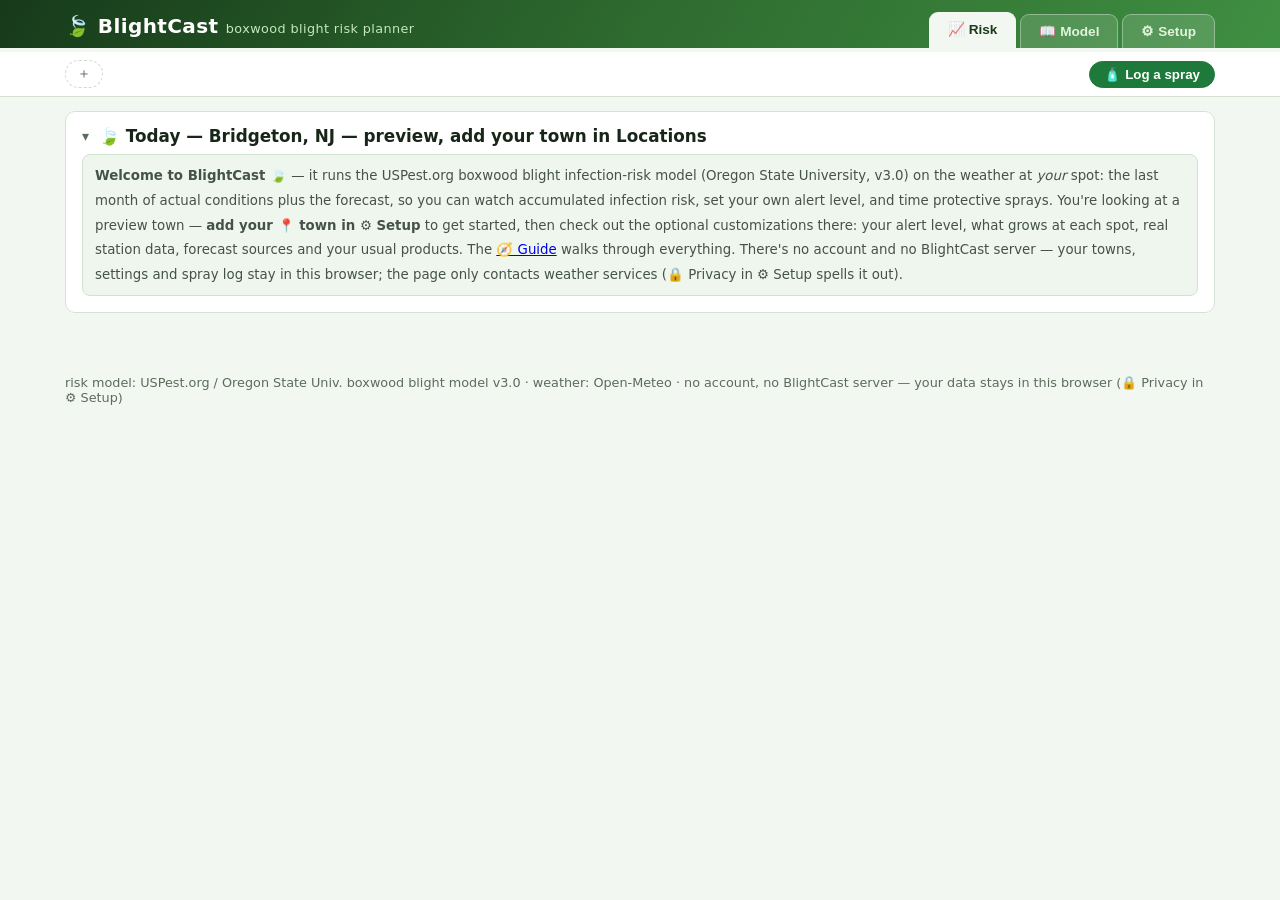
==== commit 1b767440: "deploy 2026-09-06 18:26" ====
--- a/index.html
+++ b/index.html
@@ -1 +1 @@
-<!DOCTYPE html><html><head><meta charset="utf-8"><meta name="viewport" content="width=device-width, initial-scale=1"><title>BlightCast</title><script type="importmap">{"imports":{"#entry":"/blightcast/_nuxt/BxG3-IF4.js"}}</script><style>body{color:#182619;background:#f3f7f2;margin:0;font-family:system-ui,sans-serif}.wrap{max-width:1150px;margin:0 auto;padding:0 16px 16px}.hdr{color:#fff;z-index:41;background:linear-gradient(120deg,#173a1a,#2e6b2f,#3f8f42);position:sticky;top:0}.hbar{flex-wrap:wrap;justify-content:space-between;align-items:flex-end;gap:14px;max-width:1150px;margin:0 auto;padding:12px 16px 0;display:flex}.hdr h1{letter-spacing:.4px;margin:0 0 10px;font-size:1.25rem;font-weight:800}.hdr small{color:#c6e8bd;font-size:.8rem;font-weight:400}.hdr nav{flex-wrap:wrap;align-items:flex-end;gap:4px;display:flex}.ntab{color:#e2f4dc;cursor:pointer;background:#ffffff24;border:1px solid #ffffff59;border-bottom:none;border-radius:9px 9px 0 0;margin-bottom:0;padding:8px 18px 9px;font-size:.85rem;font-weight:700;transition:all .15s}.ntab:hover{background:#ffffff47}.ntab.on{color:#1c3a1d;background:#f3f7f2;border-color:#f3f7f2;padding-bottom:11px}.quotabar{color:#7f1d1d;top:var(--hdr-h,52px);z-index:42;background:#fbe9e7;border-bottom:2px solid #c62828;padding:8px 16px;font-size:.9rem;position:sticky}footer{color:#5c6b5c;max-width:1150px;margin:32px auto 0;padding:0 16px 24px;font-size:.8rem}@media (width<=640px){body,html{overflow-x:hidden}.wrap{padding:10px 8px 24px}.wrap section,.wrap section>*,.wrap>*{min-width:0;max-width:100%}header h1{font-size:1.1rem}input[type=date],input[type=number],input[type=password],input[type=text],select{font-size:16px!important}}</style><style>.bar[data-v-5d4a6603]{gap:8px}.bar[data-v-5d4a6603],.chips[data-v-5d4a6603]{flex-wrap:wrap;align-items:center;display:flex}.chips[data-v-5d4a6603]{gap:6px}.chip[data-v-5d4a6603]{cursor:pointer;background:#fff;border:1.5px solid #cfd9cf;border-radius:999px;padding:4px 11px;font-size:.85rem;font-weight:600}.chip.on[data-v-5d4a6603]{color:#fff;background:#1d7a3a;border-color:#1d7a3a}.chip.add[data-v-5d4a6603]{color:#5c6b5c;border-style:dashed;font-weight:400}.spray[data-v-5d4a6603]{color:#fff;cursor:pointer;background:#1d7a3a;border:1px solid #1d7a3a;border-radius:999px;margin-left:auto;padding:5px 14px;font-weight:600}.cur[data-v-5d4a6603]{color:#182619;font-size:.9rem}.cur b[data-v-5d4a6603]{color:#14532a}.note[data-v-5d4a6603]{color:#5c6b5c}@media (width<=640px){.bar[data-v-5d4a6603]{gap:6px}.chips[data-v-5d4a6603]{flex-basis:100%}.spray[data-v-5d4a6603]{flex:100%;margin-left:0;padding:10px 16px}.cur[data-v-5d4a6603],.spray[data-v-5d4a6603]{text-align:center}.cur[data-v-5d4a6603]{white-space:nowrap;text-overflow:ellipsis;font-size:.8rem;overflow:hidden}.cur[data-v-5d4a6603],.note[data-v-5d4a6603]{flex-basis:100%}.note[data-v-5d4a6603]{font-size:.72rem}}</style><style>.card[data-v-02d2b3f0]{background:#fff;border:1px solid #d7e2d7;border-radius:10px;margin:14px 0;padding:14px 16px}h2[data-v-02d2b3f0]{flex-wrap:wrap;justify-content:flex-start;align-items:center;gap:6px;margin:0 0 8px;font-size:1.05rem;display:flex}h2 small[data-v-02d2b3f0]{color:#5c6b5c;font-size:.75rem;font-weight:400}.fold[data-v-02d2b3f0]{cursor:pointer;color:#5c6b5c;background:0 0;border:none;padding:0 4px 0 0;font-size:.85rem}.grid[data-v-02d2b3f0]{grid-template-columns:repeat(auto-fit,minmax(240px,1fr));gap:10px;display:grid}.cmp[data-v-02d2b3f0]{background:#f8faf8;border:1px solid #d7e2d7;border-radius:10px;flex-direction:column;gap:5px;padding:10px 12px;display:flex}.cmp.on[data-v-02d2b3f0]{border-color:#1d7a3a;box-shadow:inset 0 0 0 1px #1d7a3a}.cmp.click[data-v-02d2b3f0]{cursor:pointer}.cmp.click[data-v-02d2b3f0]:hover{border-color:#3f8f42}.nm[data-v-02d2b3f0]{align-items:center;gap:6px;font-weight:700;display:flex}.tag[data-v-02d2b3f0]{color:#1d7a3a;background:#e2f3e6;border:1px solid #a9d6b4;border-radius:999px;padding:1px 7px;font-size:.68rem;font-weight:600}.dh[data-v-02d2b3f0]{align-items:center;gap:6px;display:flex}.dh .chip[data-v-02d2b3f0]{border:1px solid;border-radius:999px;padding:1px 8px;font-family:ui-monospace,monospace;font-size:.8rem;font-weight:700}.bn[data-v-02d2b3f0]{font-size:11px}.plan[data-v-02d2b3f0]{border-radius:8px;padding:5px 9px;font-size:12.5px;font-weight:700}.plan.ok[data-v-02d2b3f0]{color:#1d7a3a;background:#e2f3e6;border:1px solid #a9d6b4}.plan.bad[data-v-02d2b3f0]{color:#a12a2a;background:#fbecec;border:1px solid #e6a9a9}.line[data-v-02d2b3f0]{color:#45524a;font-size:12px}.line.dim[data-v-02d2b3f0]{color:#6b776e}.note[data-v-02d2b3f0]{color:#5c6b5c;font-size:11.5px}</style><style>.card[data-v-cc34b25f]{background:#fff;border:1px solid #d7e2d7;border-radius:10px;margin:14px 0;padding:14px 16px}h2[data-v-cc34b25f]{flex-wrap:wrap;justify-content:flex-start;align-items:center;gap:6px;margin:0 0 8px;font-size:1.05rem;display:flex}h2 select[data-v-cc34b25f]{border:1px solid #cfd9cf;border-radius:6px;padding:3px 6px;font-size:.8rem}.ctl[data-v-cc34b25f]{align-items:center;gap:6px;margin-left:auto;display:flex}.gbtn[data-v-cc34b25f]{cursor:pointer;background:#f4f7f4;border:1px solid #cfd9cf;border-radius:6px;padding:3px 8px;font-size:.8rem}.gbtn.on[data-v-cc34b25f]{background:#eceeec;border-color:#8a938c;font-weight:700}.gbtn[data-v-cc34b25f]:disabled{opacity:.5;cursor:default}.fold[data-v-cc34b25f]{cursor:pointer;color:#5c6b5c;background:0 0;border:none;padding:0 4px 0 0;font-size:.85rem}.scroll[data-v-cc34b25f]{overflow:auto hidden}.scroll svg[data-v-cc34b25f]{width:100%;height:auto;display:block}@media (width<=640px){.scroll svg[data-v-cc34b25f]{min-width:640px}h2[data-v-cc34b25f]{flex-wrap:wrap}.ctl[data-v-cc34b25f]{flex-wrap:nowrap;flex-basis:100%;justify-content:space-between;margin-left:0}.ctl .bl[data-v-cc34b25f]{display:none}.gbtn[data-v-cc34b25f]{padding:6px 10px;font-size:.95rem}.ctl select[data-v-cc34b25f]{flex:1;min-width:0;font-size:.8rem}}.expbox[data-v-cc34b25f]{background:#f4f7f4;border:1px solid #d7e2d7;border-radius:8px;flex-wrap:wrap;align-items:center;margin:0 0 10px;padding:8px 12px;font-size:.85rem}.expbox[data-v-cc34b25f],.expbox .grp[data-v-cc34b25f]{gap:10px;display:flex}.expbox label[data-v-cc34b25f]{color:#45524a;align-items:center;gap:4px;display:flex}.expbox input[type=date][data-v-cc34b25f],.expbox select[data-v-cc34b25f]{border:1px solid #cfd9cf;border-radius:6px;padding:3px 6px;font-size:.85rem}.expbox .go[data-v-cc34b25f]{cursor:pointer;background:#e2f3e6;border:1px solid #1d7a3a;border-radius:6px;padding:4px 12px;font-weight:600}.expbox .note[data-v-cc34b25f]{color:#5c6b5c;flex-basis:100%}.bigwrap[data-v-cc34b25f]{z-index:50;background:#fff;flex-direction:column;display:flex;position:fixed;inset:0}.bigwrap.rot[data-v-cc34b25f]{transform-origin:0 0;width:100vh;height:100vw;inset:0 auto auto 0;transform:rotate(90deg)translateY(-100%)}.bighead[data-v-cc34b25f]{border-bottom:1.5px solid #d5e0d3;flex-wrap:wrap;align-items:center;gap:6px 8px;padding:8px 12px;display:flex}.bighead select[data-v-cc34b25f]{border:1px solid #cfd9cf;border-radius:6px;padding:4px 8px;font-size:.85rem}.bighead .note[data-v-cc34b25f]{color:#5c6b5c}.bighead .bigx[data-v-cc34b25f]{cursor:pointer;background:#f4f7f4;border:1px solid #cfd9cf;border-radius:8px;margin-left:auto;padding:6px 14px;font-size:.95rem}.scrollhost[data-v-cc34b25f]{display:block;position:relative}.bighost[data-v-cc34b25f]{flex-direction:column;flex:1;min-height:0;display:flex;position:relative}.hit[data-v-cc34b25f]{cursor:crosshair}.chtip[data-v-cc34b25f]{z-index:60;pointer-events:none;color:#182619;background:#fff;border:1px solid #cfd9cf;border-radius:8px;max-width:220px;padding:7px 10px;font-size:12px;line-height:1.5;position:fixed;box-shadow:0 6px 18px #0000002e}.chtip small[data-v-cc34b25f]{color:#5c6b5c}.chtip.rottip[data-v-cc34b25f]{transform-origin:0 0;transform:rotate(90deg)}.bigexp[data-v-cc34b25f]{margin:0 14px 8px}.bigscroll[data-v-cc34b25f]{flex:1;min-height:0;overflow:auto hidden}.bigscroll svg[data-v-cc34b25f]{display:block}.yaxis[data-v-cc34b25f]{z-index:2;pointer-events:none;position:absolute;top:0;left:0}</style><style>.day[data-v-c55c9e73]{box-sizing:border-box;border:1px solid;border-radius:10px;min-width:92px;padding:8px 10px}.top[data-v-c55c9e73]{font-weight:600}.tdy[data-v-c55c9e73]{color:#fff;letter-spacing:.4px;background:#182619;border-radius:999px;padding:0 7px;font-size:.7rem;font-weight:800}.top small[data-v-c55c9e73]{color:#5c6b5c;font-weight:400}.dh[data-v-c55c9e73]{margin:2px 0;font-size:1.3rem;font-weight:700}.name[data-v-c55c9e73]{font-size:.8rem;font-weight:600}.meta[data-v-c55c9e73]{color:#45524a;margin-top:2px;font-size:.75rem}</style><style>.card[data-v-f224e2ba]{background:#fff;border:1px solid #d7e2d7;border-radius:10px;margin:14px 0;padding:14px 16px}h2[data-v-f224e2ba]{justify-content:space-between;align-items:center;margin:0 0 8px;font-size:1.05rem;display:flex}.x[data-v-f224e2ba]{cursor:pointer;background:#f4f7f4;border:1px solid #cfd9cf;border-radius:6px;padding:2px 8px}.scroll[data-v-f224e2ba]{overflow-x:auto}table[data-v-f224e2ba]{border-collapse:collapse;font-size:.85rem}td[data-v-f224e2ba],th[data-v-f224e2ba]{text-align:center;border:1px solid #e0e8e0;padding:3px 8px}tr.wet td[data-v-f224e2ba]{background:#eaf3fb}td.reset[data-v-f224e2ba]{color:#a12a2a;font-weight:600}@media (width<=640px){.card[data-v-f224e2ba]{padding:10px 6px}table[data-v-f224e2ba]{width:100%;font-size:10.5px}td[data-v-f224e2ba],th[data-v-f224e2ba]{padding:2px}}</style><style>.card[data-v-0137bb7c]{background:#fff;border:1px solid #d7e2d7;border-radius:10px;margin:14px 0;padding:14px 16px}h2[data-v-0137bb7c]{flex-wrap:wrap;justify-content:flex-start;align-items:center;gap:6px;margin:0 0 8px;font-size:1.05rem;display:flex}h2 small[data-v-0137bb7c]{color:#5c6b5c;font-size:.75rem;font-weight:400}.fold[data-v-0137bb7c]{color:#5c6b5c;background:0 0;border:none;padding:0 4px 0 0;font-size:.85rem}.fold[data-v-0137bb7c],h2 .xls[data-v-0137bb7c]{cursor:pointer}h2 .xls[data-v-0137bb7c]{background:#f4f7f4;border:1px solid #cfd9cf;border-radius:6px;margin-left:auto;padding:3px 9px;font-size:.8rem}.intro[data-v-0137bb7c]{color:#45524a;margin:0 0 8px;line-height:1.5}.prot[data-v-0137bb7c]{border-radius:8px;padding:8px 10px}.prot.ok[data-v-0137bb7c]{background:#e2f3e6;border:1px solid #a9d6b4}.prot.none[data-v-0137bb7c]{background:#fdf3d9;border:1px solid #e6cd8a}.badtx[data-v-0137bb7c]{color:#a12a2a}.ics[data-v-0137bb7c],.plantag[data-v-0137bb7c]{color:#0e5a8a}.ics[data-v-0137bb7c]{cursor:pointer;background:#eef5fa;border:1px solid #0e5a8a;border-radius:6px;margin-left:6px;padding:2px 8px}.form[data-v-0137bb7c]{flex-wrap:wrap;align-items:end;gap:10px;margin:10px 0;display:flex}.form label input[list][data-v-0137bb7c]{min-width:180px;max-width:220px}label[data-v-0137bb7c]{color:#45524a;flex-direction:column;gap:2px;font-size:.8rem;display:flex}label.keep[data-v-0137bb7c]{flex-direction:row;align-items:center;gap:5px}input[data-v-0137bb7c]{border:1px solid #cfd9cf;border-radius:6px;max-width:130px;padding:4px 6px;font-size:.9rem}input[type=checkbox][data-v-0137bb7c]{max-width:none}button[data-v-0137bb7c]{cursor:pointer;background:#e2f3e6;border:1px solid #1d7a3a;border-radius:6px;padding:5px 10px}ul[data-v-0137bb7c]{margin:6px 0 0;padding:0;list-style:none}li[data-v-0137bb7c]{border-top:1px solid #eef2ee;padding:4px 0}.x[data-v-0137bb7c]{background:#fbecec;border-color:#c99;margin-left:8px;padding:0 6px}@media (width<=640px){.form[data-v-0137bb7c]{gap:8px}.form label[data-v-0137bb7c]{flex:45%}.form label input[data-v-0137bb7c]:not([type=checkbox]){box-sizing:border-box;width:100%;max-width:100%}.form label.keep[data-v-0137bb7c]{flex:100%}button[data-v-0137bb7c]{padding:9px 13px}.x[data-v-0137bb7c]{padding:4px 9px}li[data-v-0137bb7c]{overflow-wrap:anywhere;line-height:1.7}}</style><style>.card[data-v-ff1c66e4]{background:#fff;border:1px solid #d7e2d7;border-radius:10px;margin:14px 0;padding:14px 16px;font-size:13px;line-height:1.6}h2[data-v-ff1c66e4]{margin:0 0 8px;font-size:1.05rem}ul[data-v-ff1c66e4]{margin:8px 0 8px 22px;padding:0}.tblwrap[data-v-ff1c66e4]{overflow-x:auto}table[data-v-ff1c66e4]{border-collapse:collapse;min-width:420px}td[data-v-ff1c66e4],th[data-v-ff1c66e4]{text-align:left;border:1px solid #cfd9cf;padding:5px 10px}td.dh[data-v-ff1c66e4]{white-space:nowrap;font-family:ui-monospace,monospace}@media (width<=640px){table[data-v-ff1c66e4]{width:100%;min-width:0;font-size:11px}td[data-v-ff1c66e4],th[data-v-ff1c66e4]{padding:4px 5px}td.dh[data-v-ff1c66e4]{white-space:normal}}.note[data-v-ff1c66e4]{color:#5c6b5c}a[data-v-ff1c66e4]{color:#0e5a8a}</style><style>.card[data-v-d2a1a7dd]{background:#fff;border:1px solid #d7e2d7;border-radius:10px;margin:14px 0;padding:12px}h2[data-v-d2a1a7dd]{margin:0 0 8px;padding:0 2px;font-size:1rem}.list[data-v-d2a1a7dd]{flex-direction:column;gap:2px;margin-bottom:10px}.list[data-v-d2a1a7dd],.row[data-v-d2a1a7dd]{display:flex}.row[data-v-d2a1a7dd]{border-radius:8px;align-items:stretch;overflow:hidden}.row[data-v-d2a1a7dd]:hover{background:#f2f6f2}.row.on[data-v-d2a1a7dd]{background:#e2f3e6;box-shadow:inset 3px 0 #1d7a3a}.pick[data-v-d2a1a7dd]{cursor:pointer;min-width:0;font:inherit;text-align:left;white-space:nowrap;text-overflow:ellipsis;background:0 0;border:none;flex:1;padding:8px 8px 8px 12px;font-size:.9rem;overflow:hidden}.row.on .pick[data-v-d2a1a7dd]{color:#14532a;font-weight:700}.mini[data-v-d2a1a7dd]{cursor:pointer;color:#8a938c;background:0 0;border:none;padding:0 7px;font-size:.85rem}.row:hover .mini[data-v-d2a1a7dd]{color:#5c6b5c}.mini[data-v-d2a1a7dd]:hover{color:#182619}.mini.x[data-v-d2a1a7dd]:hover{color:#a12a2a}.addwrap[data-v-d2a1a7dd]{margin-bottom:10px;position:relative}.add[data-v-d2a1a7dd]{gap:5px;display:flex}.add input[data-v-d2a1a7dd]{flex:1;min-width:0;padding:7px 10px;font-size:.88rem}.add .go[data-v-d2a1a7dd],.add input[data-v-d2a1a7dd]{border:1px solid #cfd9cf;border-radius:8px}.add .go[data-v-d2a1a7dd]{cursor:pointer;background:#f4f7f4;padding:0 11px}.results[data-v-d2a1a7dd]{z-index:5;background:#fff;border:1px solid #cfd9cf;border-radius:10px;flex-direction:column;gap:4px;margin-top:4px;padding:6px;display:flex;position:absolute;top:100%;left:0;right:0;box-shadow:0 4px 14px #0000001f}.results button[data-v-d2a1a7dd]{cursor:pointer;text-align:left;background:#f8faf8;border:1px solid #e0e8e0;border-radius:6px;padding:6px 10px;font-size:.85rem}.results button[data-v-d2a1a7dd]:hover{background:#eef6ee}.results .none[data-v-d2a1a7dd]{color:#5c6b5c;padding:6px 10px;font-size:.85rem}.sharebtn[data-v-d2a1a7dd]{cursor:pointer;color:#45524a;background:#f8faf8;border:1px solid #cfd9cf;border-radius:8px;width:100%;padding:7px 10px;font-size:.85rem}.sharebtn[data-v-d2a1a7dd]:hover{border-color:#9bb89b}.sharebtn.gd[data-v-d2a1a7dd]{margin-top:6px}.note[data-v-d2a1a7dd]{color:#5c6b5c;margin:6px 2px 0;font-size:.8rem}@media (width<=820px){.pick[data-v-d2a1a7dd]{padding:11px 8px 11px 12px}.mini[data-v-d2a1a7dd]{padding:0 10px}}</style><style>.card[data-v-3da5b5af]{background:#fff;border:1px solid #d7e2d7;border-radius:10px;margin:14px 0;padding:14px 16px}h2[data-v-3da5b5af]{margin:0 0 8px;font-size:1.05rem}h2 small[data-v-3da5b5af]{color:#5c6b5c;font-size:.75rem;font-weight:400}.grp[data-v-3da5b5af]{margin:10px 0}.row[data-v-3da5b5af]{flex-wrap:wrap;align-items:center;gap:8px;margin:6px 0;display:flex}button[data-v-3da5b5af]{cursor:pointer;background:#f4f7f4;border:1px solid #cfd9cf;border-radius:6px;padding:4px 10px;font-size:.82rem}button.on[data-v-3da5b5af]{font-weight:700}label[data-v-3da5b5af]{color:#45524a;font-size:.85rem}input[data-v-3da5b5af]{width:70px;padding:3px 6px}input[data-v-3da5b5af],select[data-v-3da5b5af]{border:1px solid #cfd9cf;border-radius:6px}select[data-v-3da5b5af]{max-width:100%;padding:4px 8px}p[data-v-3da5b5af]{margin:4px 0 0}ul[data-v-3da5b5af]{color:#45524a;margin:6px 0 6px 20px;padding:0;font-size:12px;line-height:1.55}li[data-v-3da5b5af]{margin:4px 0}@media (width<=640px){button[data-v-3da5b5af]{padding:8px 12px}input[data-v-3da5b5af]{padding:8px 6px}select[data-v-3da5b5af]{padding:8px}}</style><style>.imp-box[data-v-64e35270]{border:1px solid #d7e2d7;border-radius:8px;margin-top:6px;padding:8px 12px}.row[data-v-64e35270]{flex-wrap:wrap;align-items:center;gap:10px;display:flex}.imp[data-v-64e35270],button[data-v-64e35270]{cursor:pointer;background:#f4f7f4;border:1px solid #cfd9cf;border-radius:6px;padding:5px 11px}.imp input[data-v-64e35270]{display:none}.url[data-v-64e35270]{border:1px solid #cfd9cf;border-radius:6px;flex:1;min-width:240px;padding:5px 10px}.go[data-v-64e35270]{background:#e2f3e6;border-color:#1d7a3a;font-weight:600}.bad[data-v-64e35270]{color:#a12a2a}.map[data-v-64e35270]{grid-template-columns:auto 1fr auto;align-items:center;gap:4px 10px;margin:6px 0;display:grid}.map label[data-v-64e35270]{font-size:.85rem}.map select[data-v-64e35270]{border:1px solid #cfd9cf;border-radius:6px;max-width:100%;padding:3px 6px}.prevscroll[data-v-64e35270]{overflow-x:auto}table.prev[data-v-64e35270]{border-collapse:collapse;font-size:.8rem}.prev td[data-v-64e35270],.prev th[data-v-64e35270]{text-align:center;border:1px solid #e0e8e0;padding:3px 8px}@media (width<=640px){.url[data-v-64e35270]{flex:100%;min-width:0}.map[data-v-64e35270]{grid-template-columns:auto 1fr}.imp[data-v-64e35270],button[data-v-64e35270]{padding:8px 12px}}</style><style>.card[data-v-216f3285]{background:#fff;border:1px solid #d7e2d7;border-radius:10px;margin:14px 0;padding:14px 16px}h2[data-v-216f3285]{margin:0 0 8px;font-size:1.05rem}h2 small[data-v-216f3285]{color:#5c6b5c;font-size:.75rem;font-weight:400}.row[data-v-216f3285]{align-items:center;gap:10px;margin:4px 0;display:flex}.grow[data-v-216f3285]{flex:1;min-width:0}button[data-v-216f3285]{cursor:pointer;background:#f4f7f4;border:1px solid #cfd9cf;border-radius:6px;padding:5px 11px}.go[data-v-216f3285]{background:#e2f3e6;border-color:#1d7a3a;font-weight:600}.warn[data-v-216f3285]{background:#fbeeee;border-color:#c8a1a1}.list[data-v-216f3285]{border:1px solid #d7e2d7;border-radius:8px;margin-top:6px;padding:4px 10px}.none[data-v-216f3285]{color:#5c6b5c;padding:6px 2px}.tok[data-v-216f3285]{min-width:260px;padding:5px 10px}.tok[data-v-216f3285],select[data-v-216f3285]{border:1px solid #cfd9cf;border-radius:6px}select[data-v-216f3285]{max-width:100%;margin-left:6px;padding:3px 6px}@media (width<=640px){.row[data-v-216f3285]{flex-wrap:wrap}.tok[data-v-216f3285]{flex:100%;min-width:0}button[data-v-216f3285]{padding:8px 12px}select[data-v-216f3285]{margin-left:0}}</style><style>.card[data-v-07c8cef1]{background:#fff;border:1px solid #d7e2d7;border-radius:10px;margin:14px 0;padding:14px 16px}h2[data-v-07c8cef1]{margin:0 0 8px;font-size:1.05rem}h2 small[data-v-07c8cef1]{color:#5c6b5c;font-size:.75rem;font-weight:400}.tblwrap[data-v-07c8cef1]{margin:8px 0;overflow-x:auto}table[data-v-07c8cef1]{border-collapse:collapse;min-width:460px}td[data-v-07c8cef1],th[data-v-07c8cef1]{text-align:center;border:1px solid #cfd9cf;padding:5px 10px;font-size:.85rem}td[data-v-07c8cef1]:first-child,th[data-v-07c8cef1]:first-child{text-align:left}th[data-v-07c8cef1]{background:#f4f7f4;font-size:.78rem}ul[data-v-07c8cef1]{margin:4px 0 8px 20px;padding:0}li[data-v-07c8cef1]{margin:2px 0}.note[data-v-07c8cef1]{color:#5c6b5c}p[data-v-07c8cef1]{margin:6px 0}</style><style>.card[data-v-2780aa08]{background:#fff;border:1px solid #d7e2d7;border-radius:10px;margin:14px 0;padding:14px 16px}h2[data-v-2780aa08]{justify-content:space-between;align-items:center;gap:10px;margin:0 0 8px;font-size:1.05rem}.hbtns[data-v-2780aa08],h2[data-v-2780aa08]{display:flex}.hbtns[data-v-2780aa08]{gap:6px}button[data-v-2780aa08]{cursor:pointer;background:#f4f7f4;border:1px solid #cfd9cf;border-radius:6px;padding:4px 10px;font-size:.85rem}button.pri[data-v-2780aa08]{background:#e2f3e6;border-color:#1d7a3a;font-weight:600}button.warn[data-v-2780aa08]{color:#a12a2a;background:#fbecec;border-color:#c99}.list[data-v-2780aa08]{margin:6px 0}.li[data-v-2780aa08]{border-top:1px solid #eef2ee;align-items:center;gap:8px;padding:6px 0}.grow[data-v-2780aa08],.li[data-v-2780aa08]{display:flex}.grow[data-v-2780aa08]{flex-direction:column;flex:1}.grow small[data-v-2780aa08],.none[data-v-2780aa08]{color:#5c6b5c}.form[data-v-2780aa08]{border-top:1px solid #eef2ee;flex-wrap:wrap;align-items:end;gap:10px;margin:10px 0 0;padding-top:8px}.form[data-v-2780aa08],label[data-v-2780aa08]{display:flex}label[data-v-2780aa08]{color:#45524a;flex-direction:column;gap:2px;font-size:.8rem}label input[data-v-2780aa08]{border:1px solid #cfd9cf;border-radius:6px;max-width:150px;padding:4px 6px;font-size:.9rem}@media (width<=640px){.form label[data-v-2780aa08]{flex:45%}.form label input[data-v-2780aa08]{box-sizing:border-box;width:100%;max-width:100%}button[data-v-2780aa08]{padding:8px 13px}}</style><style>.card[data-v-a63184a7]{background:#fff;border:1px solid #d7e2d7;border-radius:10px;margin:14px 0;padding:14px 16px}h2[data-v-a63184a7]{margin:0 0 8px;font-size:1.05rem}h2 small[data-v-a63184a7]{color:#5c6b5c;font-size:.75rem;font-weight:400}.row[data-v-a63184a7]{flex-wrap:wrap;align-items:center;gap:8px;margin:6px 0;display:flex}.grow[data-v-a63184a7]{flex:1;min-width:0}.btn[data-v-a63184a7],button[data-v-a63184a7]{cursor:pointer;color:inherit;background:#f4f7f4;border:1px solid #cfd9cf;border-radius:6px;padding:5px 11px;font-size:.85rem;text-decoration:none}.go[data-v-a63184a7]{background:#e2f3e6;border-color:#1d7a3a;font-weight:600}.warn[data-v-a63184a7]{background:#fbeeee;border-color:#c8a1a1}.url[data-v-a63184a7]{border:1px solid #cfd9cf;border-radius:6px;flex:1;min-width:260px;padding:5px 10px}.trouble[data-v-a63184a7]{background:#f4f7f4;padding:5px 10px}.sendlog[data-v-a63184a7],.trouble[data-v-a63184a7]{border:1px solid #d7e2d7;border-radius:8px}.sendlog[data-v-a63184a7]{margin-top:6px;padding:6px 10px}.sendlog ul[data-v-a63184a7]{margin:4px 0;padding:0;list-style:none}.sendlog li[data-v-a63184a7]{padding:1px 0}.bad[data-v-a63184a7]{color:#a12a2a;font-weight:700}p[data-v-a63184a7]{margin:4px 0}@media (width<=640px){.url[data-v-a63184a7]{flex:100%;min-width:0}.btn[data-v-a63184a7],button[data-v-a63184a7]{padding:8px 12px}}</style><style>.card[data-v-b67708f5]{background:#fff;border:1px solid #d7e2d7;border-radius:10px;margin:14px 0;padding:14px 16px}h2[data-v-b67708f5]{margin:0 0 8px;font-size:1.05rem}h2 small[data-v-b67708f5]{color:#5c6b5c;font-size:.75rem;font-weight:400}.row[data-v-b67708f5]{flex-wrap:wrap;align-items:center;gap:10px;display:flex}.imp[data-v-b67708f5],button[data-v-b67708f5]{cursor:pointer;background:#f4f7f4;border:1px solid #cfd9cf;border-radius:6px;padding:6px 12px}.imp input[data-v-b67708f5]{display:none}.preview[data-v-b67708f5]{background:#fdf3d9;border:1px solid #e6cd8a;border-radius:8px;margin-top:10px;padding:10px 12px}.preview ul[data-v-b67708f5]{margin:6px 0;padding-left:18px}.go[data-v-b67708f5]{background:#e2f3e6;border-color:#1d7a3a;font-weight:600}</style><style>.card[data-v-8b4f2b85]{background:#fff;border:1px solid #d7e2d7;border-radius:10px;margin:14px 0;padding:14px 16px}h2[data-v-8b4f2b85]{margin:0 0 8px;font-size:1.05rem}p[data-v-8b4f2b85]{color:#45524a;margin:6px 0;line-height:1.55}.plug[data-v-8b4f2b85]{color:#5c6b5c}.plug a[data-v-8b4f2b85]{color:#0e5a8a}.plug .mail[data-v-8b4f2b85]{white-space:nowrap;display:inline-block}</style><style>.subbar[data-v-36448f7e]{top:var(--hdr-h,52px);z-index:40;background:#fff;border-bottom:1.5px solid #d5e0d3;position:sticky}.subbar[data-v-36448f7e] .bar{max-width:1150px;margin:0 auto;padding:8px 16px}@media (width<=640px){.subbar[data-v-36448f7e] .bar{padding:8px}}.wrap[data-v-36448f7e]{padding-top:4px}.setgrid[data-v-36448f7e]{grid-template-columns:248px 1fr;align-items:start;gap:0 16px;display:grid}.locnav[data-v-36448f7e]{top:calc(var(--hdr-h,52px) + 54px);position:sticky}.workingon[data-v-36448f7e]{background:#e2f3e6;border:1px solid #a9d6b4;border-radius:10px;margin:14px 0;padding:10px 14px}.workingon small[data-v-36448f7e]{color:#45524a}.shareddiv[data-v-36448f7e]{color:#54655a;border-top:2px solid #d5e0d3;margin:22px 0 2px;padding-top:10px;font-size:.9rem;font-weight:700}@media (width<=820px){.setgrid[data-v-36448f7e]{grid-template-columns:1fr}.locnav[data-v-36448f7e]{position:static}}.card[data-v-36448f7e]{background:#fff;border:1px solid #d7e2d7;border-radius:10px;margin:14px 0;padding:14px 16px}.fold[data-v-36448f7e]{cursor:pointer;color:#5c6b5c;background:0 0;border:none;padding:0 4px 0 0;font-size:.85rem}h2[data-v-36448f7e]{flex-wrap:wrap;justify-content:flex-start;align-items:center;gap:6px;margin:0 0 8px;font-size:1.05rem;display:flex}.bellbtn[data-v-36448f7e]{cursor:pointer;background:#f4f7f4;border:1px solid #cfd9cf;border-radius:6px;padding:3px 9px;font-size:.8rem}.bellbtn.on[data-v-36448f7e]{background:#fdf3d9;border-color:#9a6b00;font-weight:700}.bellnote[data-v-36448f7e]{background:#fdf3d9;border:1px solid #e6cd8a;border-radius:8px;margin:4px 0 8px;padding:5px 10px}.guide[data-v-36448f7e]{color:#45524a;margin:2px 0}.welcome[data-v-36448f7e]{background:#eef6ee;border:1px solid #cfe3cf;border-radius:8px;padding:8px 12px;line-height:1.55}.protline[data-v-36448f7e]{background:#e2f3e6;border:1px solid #a9d6b4}.protline[data-v-36448f7e],.stalewarn[data-v-36448f7e]{border-radius:8px;padding:4px 10px}.stalewarn[data-v-36448f7e]{background:#fdf3d9;border:1px solid #e6cd8a}.badwash[data-v-36448f7e]{color:#a12a2a}.strip[data-v-36448f7e]{grid-template-columns:repeat(7,1fr);gap:8px;padding-bottom:4px;display:grid}.mobcap[data-v-36448f7e]{display:none}@media (width<=820px){.strip[data-v-36448f7e]{scroll-snap-type:x proximity;-webkit-overflow-scrolling:touch;display:flex;overflow-x:auto}.strip[data-v-36448f7e]>*{scroll-snap-align:center;flex:0 0 112px}.deskcap[data-v-36448f7e]{display:none}.mobcap[data-v-36448f7e]{display:inline}}@media (width<=640px){.strip[data-v-36448f7e]>*{flex-basis:104px}}.clickable[data-v-36448f7e]{cursor:pointer}.picked[data-v-36448f7e]{outline:2px solid #1a4d8f}.picked[data-v-36448f7e],.today[data-v-36448f7e]{outline-offset:1px}.today[data-v-36448f7e]{outline:3px solid #182619;box-shadow:0 2px 10px #1826194d}.status[data-v-36448f7e]{flex-wrap:wrap;align-items:center;gap:10px;margin:4px 0 10px;display:flex}.status .chip[data-v-36448f7e]{border:1px solid;border-radius:999px;padding:2px 10px;font-family:ui-monospace,monospace;font-weight:700}.status .bad[data-v-36448f7e]{color:#a12a2a;font-weight:700}.status .ok[data-v-36448f7e]{color:#1d7a3a;font-weight:700}</style><link rel="preload" as="fetch" crossorigin="anonymous" href="/blightcast/_payload.json?_b=de73270d-872a-44f8-a005-93460533b984"><link rel="modulepreload" as="script" crossorigin href="/blightcast/_nuxt/BxG3-IF4.js"><link rel="modulepreload" as="script" crossorigin href="/blightcast/_nuxt/lVUDhkmV.js"><link rel="modulepreload" as="script" crossorigin href="/blightcast/_nuxt/Diu3cThN.js"><link rel="modulepreload" as="script" crossorigin href="/blightcast/_nuxt/xbZKF1FD.js"><link rel="modulepreload" as="script" crossorigin href="/blightcast/_nuxt/DFUop5d5.js"><link rel="modulepreload" as="script" crossorigin href="/blightcast/_nuxt/C0Fu7kKR.js"><link rel="modulepreload" as="script" crossorigin href="/blightcast/_nuxt/BDNMzG2s.js"><script type="module" src="/blightcast/_nuxt/BxG3-IF4.js" crossorigin></script><link rel="prefetch" as="script" crossorigin href="/blightcast/_nuxt/7SVg0ffx.js"><link rel="prefetch" as="script" crossorigin href="/blightcast/_nuxt/DzTNzgav.js"><meta name="theme-color" content="#2e6b2f"><meta http-equiv="Content-Security-Policy" content="default-src 'self'; script-src 'self' 'unsafe-inline'; style-src 'self' 'unsafe-inline'; img-src 'self' data:; connect-src 'self' https://api.open-meteo.com https://geocoding-api.open-meteo.com https://archive-api.open-meteo.com https://newa.nrcc.cornell.edu https://hrly.nrcc.cornell.edu https://api.licor.cloud https://docs.google.com https://api.weather.gov https://seasonal-api.open-meteo.com; object-src 'none'; base-uri 'self'; form-action 'none'"><link rel="manifest" href="/blightcast/manifest.webmanifest"><link rel="icon" type="image/svg+xml" href="/blightcast/icon.svg"></head><body><div id="__nuxt"><div><header class="hdr"><div class="hbar"><h1>🍃 BlightCast <small>boxwood blight risk planner</small></h1><nav><!--[--><button class="on ntab">📈 Risk</button><button class="ntab">📖 Model</button><button class="ntab">⚙ Setup</button><!--]--></nav></div></header><!----><div data-v-36448f7e><div class="subbar" style="" data-v-36448f7e><section class="bar" data-v-36448f7e data-v-5d4a6603><span class="chips" data-v-5d4a6603><!--[--><!--]--><button class="chip add" aria-label="add or manage towns" title="add or manage towns in ⚙ Setup" data-v-5d4a6603>＋</button></span><button class="spray" data-v-5d4a6603>🧴 Log a spray</button><!----><!----></section></div><main class="wrap" data-v-36448f7e><div style="" data-v-36448f7e><!----><section class="card" data-v-36448f7e><h2 data-v-36448f7e><button class="fold" aria-label="collapse the Today card" data-v-36448f7e>▾</button>🍃 Today — Bridgeton, NJ — preview, add your town in Locations</h2><!--[--><p class="guide welcome" data-v-36448f7e><small data-v-36448f7e><b data-v-36448f7e>Welcome to BlightCast 🍃</b> — it runs the USPest.org boxwood blight infection-risk model (Oregon State University, v3.0) on the weather at <i data-v-36448f7e>your</i> spot: the last month of actual conditions plus the forecast, so you can watch accumulated infection risk, set your own alert level, and time protective sprays. You&#39;re looking at a preview town — <b data-v-36448f7e>add your 📍 town in ⚙ Setup</b> to get started, then check out the optional customizations there: your alert level, what grows at each spot, real station data, forecast sources and your usual products. The <a href="/blightcast/guide" class="" data-v-36448f7e>🧭 Guide</a> walks through everything. There&#39;s no account and no BlightCast server — your towns, settings and spray log stay in this browser; the page only contacts weather services (🔒 Privacy in ⚙ Setup spells it out).</small></p><!----><!----><!----><!--]--></section><!----><!----><!----><!----></div><div style="display:none;" data-v-36448f7e data-v-ff1c66e4><section class="card" data-v-ff1c66e4><h2 data-v-ff1c66e4>📖 How the model works</h2><p data-v-ff1c66e4>Boxwood blight (<i data-v-ff1c66e4>Calonectria pseudonaviculata</i>) infects when leaves are <b data-v-ff1c66e4>wet</b> and temperatures are mild. This tool implements the <b data-v-ff1c66e4>boxwood blight infection risk model v3.0</b> published by Len Coop at Oregon State University for USPest.org — a &quot;degree-hours during leaf wetness&quot; model:</p><ul data-v-ff1c66e4><li data-v-ff1c66e4>Each <b data-v-ff1c66e4>wet hour</b> between 44°F and 86°F adds infection risk units (degree-hours, DH) from the model&#39;s published temperature table — rising to a peak of 31.35 DH/hour at 76°F, then falling to zero at 86°F.</li><li data-v-ff1c66e4>Dry hours add nothing, and <b data-v-ff1c66e4>6 straight dry hours end the infection cycle</b> — accumulated DH resets to zero.</li><li data-v-ff1c66e4>Without a leaf-wetness sensor, BlightCast estimates wetness each hour from the weather: <b data-v-ff1c66e4>rain</b> (following the model&#39;s precipitation-wetness rules) and <b data-v-ff1c66e4>humidity/dew</b> (wet when RH reaches your dew threshold — default 90% — in light wind). You can tune the sensitivity in ⚙ Setup. Weather comes from <b data-v-ff1c66e4>Open-Meteo</b> by default; in ⚙ Setup you can switch the forecast to the 🦅 <b data-v-ff1c66e4>NWS/NDFD</b> (the National Weather Service&#39;s gridded forecast, US only — the 📋 scorecard shows which has been closer at your town), extend the view months ahead with the 🔮 <b data-v-ff1c66e4>season outlook</b> (10-year averages + NOAA&#39;s seasonal model), or bring in real station data (🛰): link a nearby <b data-v-ff1c66e4>NEWA network station</b>, connect your own station&#39;s cloud service (<b data-v-ff1c66e4>LI-COR Cloud</b>), or import a CSV by hand. Station readings outrank any forecast for the hours they cover, and a real leaf-wetness sensor is used by the model <b data-v-ff1c66e4>directly</b>.</li></ul><p data-v-ff1c66e4>Accumulated DH maps to the model&#39;s published risk levels:</p><div class="tblwrap" data-v-ff1c66e4><table data-v-ff1c66e4><thead data-v-ff1c66e4><tr data-v-ff1c66e4><th data-v-ff1c66e4>Accumulated</th><th data-v-ff1c66e4>Risk level</th><th data-v-ff1c66e4>What it means</th></tr></thead><tbody data-v-ff1c66e4><!--[--><tr style="background:#e2f3e6;color:#1d7a3a;" data-v-ff1c66e4><td class="dh" data-v-ff1c66e4>0–55 DH</td><td data-v-ff1c66e4><b data-v-ff1c66e4>Low</b></td><td data-v-ff1c66e4>below first-infection level</td></tr><tr style="background:#eef3d2;color:#5f7000;" data-v-ff1c66e4><td class="dh" data-v-ff1c66e4>56–159 DH</td><td data-v-ff1c66e4><b data-v-ff1c66e4>First infection · highly susc.</b></td><td data-v-ff1c66e4>first lesions possible on highly susceptible varieties</td></tr><tr style="background:#fdf3d9;color:#9a6b00;" data-v-ff1c66e4><td class="dh" data-v-ff1c66e4>160–249 DH</td><td data-v-ff1c66e4><b data-v-ff1c66e4>First infection · susceptible</b></td><td data-v-ff1c66e4>first lesions possible on susceptible varieties</td></tr><tr style="background:#fdeadc;color:#b05a00;" data-v-ff1c66e4><td class="dh" data-v-ff1c66e4>250–399 DH</td><td data-v-ff1c66e4><b data-v-ff1c66e4>Moderate</b></td><td data-v-ff1c66e4>~6 lesions/plant highly susc. · 1 susceptible</td></tr><tr style="background:#fce3dd;color:#b8341e;" data-v-ff1c66e4><td class="dh" data-v-ff1c66e4>400–549 DH</td><td data-v-ff1c66e4><b data-v-ff1c66e4>High</b></td><td data-v-ff1c66e4>~12 lesions/plant highly susc. · 3 susceptible</td></tr><tr style="background:#fbecec;color:#a12a2a;" data-v-ff1c66e4><td class="dh" data-v-ff1c66e4>550+ DH</td><td data-v-ff1c66e4><b data-v-ff1c66e4>Very high</b></td><td data-v-ff1c66e4>~18 lesions/plant highly susc. · 5 susceptible</td></tr><!--]--></tbody></table></div><p data-v-ff1c66e4>Lesion counts come from the model&#39;s regressions (<i data-v-ff1c66e4>highly susceptible</i> = English/true dwarf boxwood, <i data-v-ff1c66e4>B. sempervirens</i> &#39;Suffruticosa&#39;; <i data-v-ff1c66e4>susceptible</i> = common American boxwood, <i data-v-ff1c66e4>B. sempervirens</i>). Less susceptible cultivars run lower risk than shown — set what grows at each location with the 🌱 dropdown in ⚙ Setup and the guidance lines adjust.</p></section><section class="card" data-v-ff1c66e4><h2 data-v-ff1c66e4>⚠ Model assumptions — read once</h2><ul data-v-ff1c66e4><li data-v-ff1c66e4>The model assumes <b data-v-ff1c66e4>inoculum is present</b> and the host is a susceptible, <b data-v-ff1c66e4>not-yet-protected</b> cultivar. It predicts <i data-v-ff1c66e4>conditions favorable for infection</i> — not that infection has happened.</li><li data-v-ff1c66e4>Lesion estimates are approximate, for gauging severity risk only.</li><li data-v-ff1c66e4>Plants under <b data-v-ff1c66e4>overhead irrigation or heavy shade run higher risk</b> than the model shows (it assumes ambient exposure).</li><li data-v-ff1c66e4>In the very humid Southeast, humidity alone can sometimes wet canopies more than models capture — if outbreaks outrun the numbers, lower the dew threshold in ⚙ Setup (e.g. 87%).</li><li data-v-ff1c66e4>A forecast is a forecast: the past week shown is <i data-v-ff1c66e4>actual</i> weather, the next 7 days are the forecast, and numbers can differ from a weather station a few miles away. Scout your plants — the model never replaces monitoring.</li></ul></section><section class="card" data-v-ff1c66e4><h2 data-v-ff1c66e4>🎓 Credits &amp; further reading</h2><p data-v-ff1c66e4>Model: <b data-v-ff1c66e4>Boxwood Blight Infection Risk Model v3.0</b> (July 2023) by Len Coop, Oregon Integrated Pest Management Center, Oregon State University — developed from Gehesquière (2014), Avenot et al. (2017, 2021) and Weiland et al. (2022), published at USPest.org.</p><p data-v-ff1c66e4> 📄 <a href="https://uspest.org/wea/Boxwood_blight_risk_model_summaryV3.pdf" target="_blank" rel="noopener" data-v-ff1c66e4>Model documentation (PDF)</a> · 🌐 <a href="https://uspest.org/risk/boxwood_app" target="_blank" rel="noopener" data-v-ff1c66e4>USPest.org boxwood app</a> (same model on weather-station networks) · 🗺 <a href="https://uspest.org/risk/boxwood_map" target="_blank" rel="noopener" data-v-ff1c66e4>USPest.org risk map</a></p><p data-v-ff1c66e4>🌤 Weather data by <a href="https://open-meteo.com/" target="_blank" rel="noopener" data-v-ff1c66e4>Open-Meteo.com</a> (CC BY 4.0) — hourly forecasts, town search, the 👻 last-year archive and the 🔮 seasonal feed.</p><p data-v-ff1c66e4>🦅 The optional NWS/NDFD forecast and the 📋 scorecard&#39;s observation checks are served by <b data-v-ff1c66e4>api.weather.gov</b> — data from NOAA&#39;s National Weather Service (US public domain). The 🔮 season outlook combines this spot&#39;s 10-year weather record with NOAA&#39;s <b data-v-ff1c66e4>CFSv2</b> seasonal model, a member of the North American Multi-Model Ensemble (NMME).</p><p data-v-ff1c66e4>🛰 Station-data option: hourly observations served by <b data-v-ff1c66e4>NEWA</b> — the Network for Environment and Weather Applications at Cornell University — and its partner networks (Rutgers NJWxNet and others). Thanks to NEWA and the station owners for keeping the data open.</p><p data-v-ff1c66e4><small class="note" data-v-ff1c66e4>BlightCast is an independent implementation for planning convenience and is not affiliated with or endorsed by Oregon State University, USPest.org, Cornell University, NEWA, NOAA/the National Weather Service, or Open-Meteo. Without a linked station, weather comes from Open-Meteo for your exact point, so readings can differ from station output. All predictions &quot;as is&quot; — the product label and your own scouting always win.</small></p></section></div><div class="setgrid" style="display:none;" data-v-36448f7e><aside class="locnav" data-v-36448f7e><section class="card" data-v-36448f7e data-v-d2a1a7dd><h2 data-v-d2a1a7dd>📍 Locations</h2><div class="list" data-v-d2a1a7dd><!--[--><!--]--><p class="note" data-v-d2a1a7dd>No towns yet — add yours below to get started, then look through the optional customizations on the right.</p></div><div class="addwrap" data-v-d2a1a7dd><div class="add" data-v-d2a1a7dd><input value="" aria-label="add a town — type its name" placeholder="＋ add a town" data-v-d2a1a7dd><button class="go" aria-label="search for the town" title="search for the town" data-v-d2a1a7dd>🔎</button></div><!----></div><button class="sharebtn" title="Copy a link that sets another browser up with these towns, alert levels and station links — never the spray log or tokens" data-v-d2a1a7dd>🔗 Share setup</button><button class="sharebtn gd" title="the how-to guide — getting set up, the chart, spray logging, station data" data-v-d2a1a7dd>🧭 How-to guide</button><!----></section></aside><div class="setmain" data-v-36448f7e><div class="workingon" data-v-36448f7e>Add a town in the list to get started — then the panels below unlock the optional customizations: alert level, cultivar, station data, forecast sources and products.</div><section class="card" data-v-36448f7e data-v-3da5b5af><h2 data-v-3da5b5af>📍 This town <small data-v-3da5b5af>— settings for this location only</small></h2><div class="grp" data-v-3da5b5af><b data-v-3da5b5af>🔔 Alert level</b><div class="row" data-v-3da5b5af><!--[--><button class="on" style="background:#eef3d2;border-color:#c9d68a;" data-v-3da5b5af>56 · First infection · highly susc.</button><button class="" style="" data-v-3da5b5af>160 · First infection · susceptible</button><button class="" style="" data-v-3da5b5af>250 · Moderate</button><button class="" style="" data-v-3da5b5af>400 · High</button><button class="" style="" data-v-3da5b5af>550 · Very high</button><!--]--><label data-v-3da5b5af>custom <input value="56" type="number" min="1" max="2000" data-v-3da5b5af></label></div><p data-v-3da5b5af><small data-v-3da5b5af>Each town keeps its own level — the chart line, the status verdict and the re-spray planner all follow it. 56 DH is the published first-infection threshold for highly susceptible cultivars.</small></p></div><!----><div class="grp" data-v-3da5b5af><b data-v-3da5b5af>💧 Leaf-wetness estimate</b> <small data-v-3da5b5af>(used only for hours without a wetness sensor)</small><div class="row" data-v-3da5b5af><label data-v-3da5b5af>wet when RH ≥ <input value="90" type="number" min="50" max="100" data-v-3da5b5af> %</label><label data-v-3da5b5af>wetness counts from <input value="1" type="number" min="0.5" max="10" step="0.5" data-v-3da5b5af> /10</label></div><p data-v-3da5b5af><small data-v-3da5b5af>The published model&#39;s dew proxy — <b data-v-3da5b5af>each town keeps its own</b>, because humidity behaves differently site to site. Starting points:</small></p><ul data-v-3da5b5af><li data-v-3da5b5af><b data-v-3da5b5af>Default (RH 90% · counts from 1)</b> — the published model&#39;s behavior. Start here and only move a dial when what you scout disagrees with the numbers.</li><li data-v-3da5b5af><b data-v-3da5b5af>Very humid site → RH 87–88%</b> — the OSU model notes&#39; Southeast caveat: where humid air wets canopies more than models capture (muggy nights, dense canopy, overhead irrigation, poor air movement), lower the threshold so those nights count. 87% is the notes&#39; own example. Use this when <b data-v-3da5b5af>blight shows up ahead of the chart</b>.</li><li data-v-3da5b5af><b data-v-3da5b5af>Dry, breezy, exposed site → RH 92–93%</b> — where mornings dry fast and the chart runs hotter than what you scout, a higher threshold stops counting every humid-ish night.</li><li data-v-3da5b5af><b data-v-3da5b5af>&quot;Counts from&quot; (the /10 dial)</b> — at 1, any trace of wetness accrues risk. Raise to 2–3 to ignore the faintest dew film; go higher only if a connected leaf-wetness sensor reads damp when leaves are actually dry.</li></ul><p data-v-3da5b5af><small data-v-3da5b5af>A real leaf-wetness sensor replaces the RH estimate for the hours it covers — but the &quot;counts from&quot; dial still decides how wet its 0–10 reading must be to count. Move one dial at a time and check the chart against what you actually see on the plants.</small></p></div></section><section class="card" data-v-36448f7e data-v-216f3285><h2 data-v-216f3285>🛰 Weather sources <small data-v-216f3285>(what the active town&#39;s risk is computed from)</small></h2><p data-v-216f3285><small data-v-216f3285>Add a 📍 town first.</small></p></section><section class="card" data-v-36448f7e data-v-07c8cef1><h2 data-v-07c8cef1>📋 Forecast scorecard <small data-v-07c8cef1>— which source has been closer at this town</small></h2><p data-v-07c8cef1><small data-v-07c8cef1>Add a 📍 town first.</small></p></section><div class="shareddiv" data-v-36448f7e>Shared settings — these apply to every town</div><section class="card" data-v-36448f7e data-v-2780aa08><h2 data-v-2780aa08>🧴 My products <span class="hbtns" data-v-2780aa08><!----><button class="pri" data-v-2780aa08>＋ New product</button></span></h2><p data-v-2780aa08><small data-v-2780aa08>Your usual protective sprays — name, how many days the label says it protects, and (optionally) the FRAC group (the fungicide-resistance code on the label) and a rain wash-off amount. On the Spray log, typing a saved product&#39;s name fills in its details (you can also tick &quot;save as preset&quot; while logging).</small></p><p class="none" data-v-2780aa08><small data-v-2780aa08>None yet — ＋ New product, or tick &quot;save as preset&quot; while logging a spray.</small></p><!----></section><section class="card" data-v-36448f7e><h2 data-v-36448f7e>🔔 Alerts on this device <button class="bellbtn" data-v-36448f7e>🔕 Alerts</button></h2><p data-v-36448f7e><small data-v-36448f7e>When ON, BlightCast chimes and pops a note whenever a <b data-v-36448f7e>new</b> forecast crossing of a town&#39;s alert level appears — every town is watched, each at its own level — while the page is open in this browser. Nothing runs when the page is closed.</small></p></section><section class="card" data-v-36448f7e data-v-a63184a7><h2 data-v-a63184a7>📤 Spray log → Google Sheet <small data-v-a63184a7>(optional — one shared sheet the whole team reads)</small></h2><!--[--><p data-v-a63184a7><small data-v-a63184a7>The sheet owner makes a Google Form once — <b data-v-a63184a7>short-answer questions</b>, one for each of <b data-v-a63184a7>date · product · days · frac · location · notes · status · dh</b>. Then <b data-v-a63184a7>⋮ → &quot;Get pre-filled link&quot;</b>, type each of those words into its matching question (the word &quot;date&quot; into the date question, &quot;product&quot; into the product question, and so on), press <b data-v-a63184a7>&quot;Get link&quot; at the bottom → &quot;Copy link&quot;</b>, and paste that link here — the address bar never carries what you typed. New log entries (and removals) then flow to the sheet automatically. <b data-v-a63184a7>The form must be Published</b> — an unpublished form silently accepts nothing.</small></p><div class="row" data-v-a63184a7><input value="" class="url" placeholder="paste the pre-filled form link (https://docs.google.com/forms/…)" data-v-a63184a7><button class="go" data-v-a63184a7>Connect</button></div><!--]--><!----><p data-v-a63184a7><small data-v-a63184a7>The sheet is write-only from here — this app never reads anything back from it. Each row carries only the spray&#39;s fields plus the <b data-v-a63184a7>name of the town it was logged for</b> (the nickname, if you gave it one) — never your town list or coordinates, weather data, or station tokens.</small></p></section><section class="card" data-v-36448f7e data-v-b67708f5><h2 data-v-b67708f5>💾 Backup <small data-v-b67708f5>(a file you keep, or hand to a coworker — never contains sensor tokens)</small></h2><div class="row" data-v-b67708f5><button data-v-b67708f5>⬇ Export backup</button><label class="imp" data-v-b67708f5>⬆ Import backup <input type="file" accept=".json,application/json" data-v-b67708f5></label></div><!----><!----></section><section class="card" data-v-36448f7e data-v-8b4f2b85><h2 data-v-8b4f2b85>🔒 Privacy statement</h2><p data-v-8b4f2b85><small data-v-8b4f2b85>There is <b data-v-8b4f2b85>no account and no BlightCast server</b>: your locations, settings, spray log and any weather file you import are stored only in this browser on this device (imported files are read right here in the browser — the file itself is not sent anywhere).</small></p><p data-v-8b4f2b85><small data-v-8b4f2b85><b data-v-8b4f2b85>What does leave the browser:</b> weather requests carrying your town&#39;s coordinates — to <b data-v-8b4f2b85>Open-Meteo</b> (hourly weather, the 👻 last-year archive and the 🔮 seasonal feed) and to <b data-v-8b4f2b85>NWS/weather.gov</b> (the 🦅 forecast option and the 📋 scorecard&#39;s forecast-vs-observation checks, which run automatically for your towns); the town search sends the name you type to Open-Meteo&#39;s geocoder. Only for sources you turn on in ⚙ Setup: <b data-v-8b4f2b85>NEWA&#39;s</b> public station service at Cornell, and <b data-v-8b4f2b85>LI-COR Cloud</b> — your token goes only to api.licor.cloud and is stored only in this browser, never in backups or share links.</small></p><p data-v-8b4f2b85><small data-v-8b4f2b85>If you connect the optional <b data-v-8b4f2b85>📤 sheet bridge</b>, spray-log rows — each carrying the spray&#39;s details and the <b data-v-8b4f2b85>name</b> of the town it was logged for — are written to the Google Form/Sheet <b data-v-8b4f2b85>you</b> set up — that is the one place your spray log can go, and only because you connected it. <b data-v-8b4f2b85>🔗 setup share-links</b> carry towns, alert levels, wetness dials and station links — never the spray log, tokens or feed addresses. <b data-v-8b4f2b85>💾 backups</b> are files you keep and hand to whoever you choose.</small></p><p data-v-8b4f2b85><small data-v-8b4f2b85><b data-v-8b4f2b85>A model is a model:</b> BlightCast is planning help, not a diagnosis. It flags conditions favorable for infection assuming the pathogen is around — scouting and the product label always win. See the 📖 Model tab for assumptions and credits.</small></p><p data-v-8b4f2b85><small data-v-8b4f2b85>🧭 New here, or handing this to the crew? <a href="/blightcast/guide" class="" data-v-8b4f2b85>The how-to guide</a> walks through everything — getting set up, the chart, spray logging, station data and the sheet setup.</small></p><p data-v-8b4f2b85><small class="plug" data-v-8b4f2b85>BlightCast is a small taste of the farm-management system built at Overdevest Nurseries — spray records, scouting, inventory, compliance and more.<br data-v-8b4f2b85> Curious, or found a problem? Ask Caryn — <a class="mail" href="mailto:caryn@overdevest-nurseries.com" data-v-8b4f2b85>caryn@overdevest-nurseries.com</a></small></p></section></div></div></main></div><footer> risk model: USPest.org / Oregon State Univ. boxwood blight model v3.0 · weather: Open-Meteo · no account, no BlightCast server — your data stays in this browser (🔒 Privacy in ⚙ Setup) </footer></div></div><div id="teleports"></div><script>window.__NUXT__={};window.__NUXT__.config={public:{},app:{baseURL:"/blightcast/",buildId:"de73270d-872a-44f8-a005-93460533b984",buildAssetsDir:"/_nuxt/",cdnURL:""}}</script><script type="application/json" data-nuxt-data="nuxt-app" data-ssr="true" id="__NUXT_DATA__" data-src="/blightcast/_payload.json?_b=de73270d-872a-44f8-a005-93460533b984">[{"state":1,"once":17,"_errors":18,"serverRendered":20,"path":21,"prerenderedAt":22},["Reactive",2],{"$sbcTab":3,"$sbcStorageFull":4,"$sblightcast_fold_v1":5,"$sblightcast_locations_v1":6,"$sblightcast_state_v1":7,"$sapi-version":13,"$sstn-version":13,"$sblightcast_sprays_v1":14,"$sbcWelcomed":4,"$sblightcast_sheetform_v1":8,"$sblightcast_sheetlog_v1":15,"$sbcSprayJump":13,"$sblightcast_products_v1":16},"risk",false,{},[],{"activeLoc":8,"threshold":9,"rhWet":10,"lwWet":11,"chartDays":12},null,56,90,1,7,0,[],[],[],["Set"],["ShallowReactive",19],{"om-forecast":-1},true,"\u002F",1787609736569]</script></body></html>+<!DOCTYPE html><html><head><meta charset="utf-8"><meta name="viewport" content="width=device-width, initial-scale=1"><title>BlightCast</title><script type="importmap">{"imports":{"#entry":"/blightcast/_nuxt/COdeiwgO.js"}}</script><style>body{color:#182619;background:#f3f7f2;margin:0;font-family:system-ui,sans-serif}.wrap{max-width:1150px;margin:0 auto;padding:0 16px 16px}.hdr{color:#fff;z-index:41;background:linear-gradient(120deg,#173a1a,#2e6b2f,#3f8f42);position:sticky;top:0}.hbar{flex-wrap:wrap;justify-content:space-between;align-items:flex-end;gap:14px;max-width:1150px;margin:0 auto;padding:12px 16px 0;display:flex}.hdr h1{letter-spacing:.4px;margin:0 0 10px;font-size:1.25rem;font-weight:800}.hdr small{color:#c6e8bd;font-size:.8rem;font-weight:400}.hdr nav{flex-wrap:wrap;align-items:flex-end;gap:4px;display:flex}.ntab{color:#e2f4dc;cursor:pointer;background:#ffffff24;border:1px solid #ffffff59;border-bottom:none;border-radius:9px 9px 0 0;margin-bottom:0;padding:8px 18px 9px;font-size:.85rem;font-weight:700;transition:all .15s}.ntab:hover{background:#ffffff47}.ntab.on{color:#1c3a1d;background:#f3f7f2;border-color:#f3f7f2;padding-bottom:11px}.quotabar{color:#7f1d1d;top:var(--hdr-h,52px);z-index:42;background:#fbe9e7;border-bottom:2px solid #c62828;padding:8px 16px;font-size:.9rem;position:sticky}footer{color:#5c6b5c;max-width:1150px;margin:32px auto 0;padding:0 16px 24px;font-size:.8rem}@media (width<=640px){body,html{overflow-x:hidden}.wrap{padding:10px 8px 24px}.wrap section,.wrap section>*,.wrap>*{min-width:0;max-width:100%}header h1{font-size:1.1rem}input[type=date],input[type=number],input[type=password],input[type=text],select{font-size:16px!important}}</style><style>.bar[data-v-5d4a6603]{gap:8px}.bar[data-v-5d4a6603],.chips[data-v-5d4a6603]{flex-wrap:wrap;align-items:center;display:flex}.chips[data-v-5d4a6603]{gap:6px}.chip[data-v-5d4a6603]{cursor:pointer;background:#fff;border:1.5px solid #cfd9cf;border-radius:999px;padding:4px 11px;font-size:.85rem;font-weight:600}.chip.on[data-v-5d4a6603]{color:#fff;background:#1d7a3a;border-color:#1d7a3a}.chip.add[data-v-5d4a6603]{color:#5c6b5c;border-style:dashed;font-weight:400}.spray[data-v-5d4a6603]{color:#fff;cursor:pointer;background:#1d7a3a;border:1px solid #1d7a3a;border-radius:999px;margin-left:auto;padding:5px 14px;font-weight:600}.cur[data-v-5d4a6603]{color:#182619;font-size:.9rem}.cur b[data-v-5d4a6603]{color:#14532a}.note[data-v-5d4a6603]{color:#5c6b5c}@media (width<=640px){.bar[data-v-5d4a6603]{gap:6px}.chips[data-v-5d4a6603]{flex-basis:100%}.spray[data-v-5d4a6603]{flex:100%;margin-left:0;padding:10px 16px}.cur[data-v-5d4a6603],.spray[data-v-5d4a6603]{text-align:center}.cur[data-v-5d4a6603]{white-space:nowrap;text-overflow:ellipsis;font-size:.8rem;overflow:hidden}.cur[data-v-5d4a6603],.note[data-v-5d4a6603]{flex-basis:100%}.note[data-v-5d4a6603]{font-size:.72rem}}</style><style>.card[data-v-02d2b3f0]{background:#fff;border:1px solid #d7e2d7;border-radius:10px;margin:14px 0;padding:14px 16px}h2[data-v-02d2b3f0]{flex-wrap:wrap;justify-content:flex-start;align-items:center;gap:6px;margin:0 0 8px;font-size:1.05rem;display:flex}h2 small[data-v-02d2b3f0]{color:#5c6b5c;font-size:.75rem;font-weight:400}.fold[data-v-02d2b3f0]{cursor:pointer;color:#5c6b5c;background:0 0;border:none;padding:0 4px 0 0;font-size:.85rem}.grid[data-v-02d2b3f0]{grid-template-columns:repeat(auto-fit,minmax(240px,1fr));gap:10px;display:grid}.cmp[data-v-02d2b3f0]{background:#f8faf8;border:1px solid #d7e2d7;border-radius:10px;flex-direction:column;gap:5px;padding:10px 12px;display:flex}.cmp.on[data-v-02d2b3f0]{border-color:#1d7a3a;box-shadow:inset 0 0 0 1px #1d7a3a}.cmp.click[data-v-02d2b3f0]{cursor:pointer}.cmp.click[data-v-02d2b3f0]:hover{border-color:#3f8f42}.nm[data-v-02d2b3f0]{align-items:center;gap:6px;font-weight:700;display:flex}.tag[data-v-02d2b3f0]{color:#1d7a3a;background:#e2f3e6;border:1px solid #a9d6b4;border-radius:999px;padding:1px 7px;font-size:.68rem;font-weight:600}.dh[data-v-02d2b3f0]{align-items:center;gap:6px;display:flex}.dh .chip[data-v-02d2b3f0]{border:1px solid;border-radius:999px;padding:1px 8px;font-family:ui-monospace,monospace;font-size:.8rem;font-weight:700}.bn[data-v-02d2b3f0]{font-size:11px}.plan[data-v-02d2b3f0]{border-radius:8px;padding:5px 9px;font-size:12.5px;font-weight:700}.plan.ok[data-v-02d2b3f0]{color:#1d7a3a;background:#e2f3e6;border:1px solid #a9d6b4}.plan.bad[data-v-02d2b3f0]{color:#a12a2a;background:#fbecec;border:1px solid #e6a9a9}.line[data-v-02d2b3f0]{color:#45524a;font-size:12px}.line.dim[data-v-02d2b3f0]{color:#6b776e}.note[data-v-02d2b3f0]{color:#5c6b5c;font-size:11.5px}</style><style>.card[data-v-cc34b25f]{background:#fff;border:1px solid #d7e2d7;border-radius:10px;margin:14px 0;padding:14px 16px}h2[data-v-cc34b25f]{flex-wrap:wrap;justify-content:flex-start;align-items:center;gap:6px;margin:0 0 8px;font-size:1.05rem;display:flex}h2 select[data-v-cc34b25f]{border:1px solid #cfd9cf;border-radius:6px;padding:3px 6px;font-size:.8rem}.ctl[data-v-cc34b25f]{align-items:center;gap:6px;margin-left:auto;display:flex}.gbtn[data-v-cc34b25f]{cursor:pointer;background:#f4f7f4;border:1px solid #cfd9cf;border-radius:6px;padding:3px 8px;font-size:.8rem}.gbtn.on[data-v-cc34b25f]{background:#eceeec;border-color:#8a938c;font-weight:700}.gbtn[data-v-cc34b25f]:disabled{opacity:.5;cursor:default}.fold[data-v-cc34b25f]{cursor:pointer;color:#5c6b5c;background:0 0;border:none;padding:0 4px 0 0;font-size:.85rem}.scroll[data-v-cc34b25f]{overflow:auto hidden}.scroll svg[data-v-cc34b25f]{width:100%;height:auto;display:block}@media (width<=640px){.scroll svg[data-v-cc34b25f]{min-width:640px}h2[data-v-cc34b25f]{flex-wrap:wrap}.ctl[data-v-cc34b25f]{flex-wrap:nowrap;flex-basis:100%;justify-content:space-between;margin-left:0}.ctl .bl[data-v-cc34b25f]{display:none}.gbtn[data-v-cc34b25f]{padding:6px 10px;font-size:.95rem}.ctl select[data-v-cc34b25f]{flex:1;min-width:0;font-size:.8rem}}.expbox[data-v-cc34b25f]{background:#f4f7f4;border:1px solid #d7e2d7;border-radius:8px;flex-wrap:wrap;align-items:center;margin:0 0 10px;padding:8px 12px;font-size:.85rem}.expbox[data-v-cc34b25f],.expbox .grp[data-v-cc34b25f]{gap:10px;display:flex}.expbox label[data-v-cc34b25f]{color:#45524a;align-items:center;gap:4px;display:flex}.expbox input[type=date][data-v-cc34b25f],.expbox select[data-v-cc34b25f]{border:1px solid #cfd9cf;border-radius:6px;padding:3px 6px;font-size:.85rem}.expbox .go[data-v-cc34b25f]{cursor:pointer;background:#e2f3e6;border:1px solid #1d7a3a;border-radius:6px;padding:4px 12px;font-weight:600}.expbox .note[data-v-cc34b25f]{color:#5c6b5c;flex-basis:100%}.bigwrap[data-v-cc34b25f]{z-index:50;background:#fff;flex-direction:column;display:flex;position:fixed;inset:0}.bigwrap.rot[data-v-cc34b25f]{transform-origin:0 0;width:100vh;height:100vw;inset:0 auto auto 0;transform:rotate(90deg)translateY(-100%)}.bighead[data-v-cc34b25f]{border-bottom:1.5px solid #d5e0d3;flex-wrap:wrap;align-items:center;gap:6px 8px;padding:8px 12px;display:flex}.bighead select[data-v-cc34b25f]{border:1px solid #cfd9cf;border-radius:6px;padding:4px 8px;font-size:.85rem}.bighead .note[data-v-cc34b25f]{color:#5c6b5c}.bighead .bigx[data-v-cc34b25f]{cursor:pointer;background:#f4f7f4;border:1px solid #cfd9cf;border-radius:8px;margin-left:auto;padding:6px 14px;font-size:.95rem}.scrollhost[data-v-cc34b25f]{display:block;position:relative}.bighost[data-v-cc34b25f]{flex-direction:column;flex:1;min-height:0;display:flex;position:relative}.hit[data-v-cc34b25f]{cursor:crosshair}.chtip[data-v-cc34b25f]{z-index:60;pointer-events:none;color:#182619;background:#fff;border:1px solid #cfd9cf;border-radius:8px;max-width:220px;padding:7px 10px;font-size:12px;line-height:1.5;position:fixed;box-shadow:0 6px 18px #0000002e}.chtip small[data-v-cc34b25f]{color:#5c6b5c}.chtip.rottip[data-v-cc34b25f]{transform-origin:0 0;transform:rotate(90deg)}.bigexp[data-v-cc34b25f]{margin:0 14px 8px}.bigscroll[data-v-cc34b25f]{flex:1;min-height:0;overflow:auto hidden}.bigscroll svg[data-v-cc34b25f]{display:block}.yaxis[data-v-cc34b25f]{z-index:2;pointer-events:none;position:absolute;top:0;left:0}</style><style>.day[data-v-c55c9e73]{box-sizing:border-box;border:1px solid;border-radius:10px;min-width:92px;padding:8px 10px}.top[data-v-c55c9e73]{font-weight:600}.tdy[data-v-c55c9e73]{color:#fff;letter-spacing:.4px;background:#182619;border-radius:999px;padding:0 7px;font-size:.7rem;font-weight:800}.top small[data-v-c55c9e73]{color:#5c6b5c;font-weight:400}.dh[data-v-c55c9e73]{margin:2px 0;font-size:1.3rem;font-weight:700}.name[data-v-c55c9e73]{font-size:.8rem;font-weight:600}.meta[data-v-c55c9e73]{color:#45524a;margin-top:2px;font-size:.75rem}</style><style>.card[data-v-f224e2ba]{background:#fff;border:1px solid #d7e2d7;border-radius:10px;margin:14px 0;padding:14px 16px}h2[data-v-f224e2ba]{justify-content:space-between;align-items:center;margin:0 0 8px;font-size:1.05rem;display:flex}.x[data-v-f224e2ba]{cursor:pointer;background:#f4f7f4;border:1px solid #cfd9cf;border-radius:6px;padding:2px 8px}.scroll[data-v-f224e2ba]{overflow-x:auto}table[data-v-f224e2ba]{border-collapse:collapse;font-size:.85rem}td[data-v-f224e2ba],th[data-v-f224e2ba]{text-align:center;border:1px solid #e0e8e0;padding:3px 8px}tr.wet td[data-v-f224e2ba]{background:#eaf3fb}td.reset[data-v-f224e2ba]{color:#a12a2a;font-weight:600}@media (width<=640px){.card[data-v-f224e2ba]{padding:10px 6px}table[data-v-f224e2ba]{width:100%;font-size:10.5px}td[data-v-f224e2ba],th[data-v-f224e2ba]{padding:2px}}</style><style>.card[data-v-0137bb7c]{background:#fff;border:1px solid #d7e2d7;border-radius:10px;margin:14px 0;padding:14px 16px}h2[data-v-0137bb7c]{flex-wrap:wrap;justify-content:flex-start;align-items:center;gap:6px;margin:0 0 8px;font-size:1.05rem;display:flex}h2 small[data-v-0137bb7c]{color:#5c6b5c;font-size:.75rem;font-weight:400}.fold[data-v-0137bb7c]{color:#5c6b5c;background:0 0;border:none;padding:0 4px 0 0;font-size:.85rem}.fold[data-v-0137bb7c],h2 .xls[data-v-0137bb7c]{cursor:pointer}h2 .xls[data-v-0137bb7c]{background:#f4f7f4;border:1px solid #cfd9cf;border-radius:6px;margin-left:auto;padding:3px 9px;font-size:.8rem}.intro[data-v-0137bb7c]{color:#45524a;margin:0 0 8px;line-height:1.5}.prot[data-v-0137bb7c]{border-radius:8px;padding:8px 10px}.prot.ok[data-v-0137bb7c]{background:#e2f3e6;border:1px solid #a9d6b4}.prot.none[data-v-0137bb7c]{background:#fdf3d9;border:1px solid #e6cd8a}.badtx[data-v-0137bb7c]{color:#a12a2a}.ics[data-v-0137bb7c],.plantag[data-v-0137bb7c]{color:#0e5a8a}.ics[data-v-0137bb7c]{cursor:pointer;background:#eef5fa;border:1px solid #0e5a8a;border-radius:6px;margin-left:6px;padding:2px 8px}.form[data-v-0137bb7c]{flex-wrap:wrap;align-items:end;gap:10px;margin:10px 0;display:flex}.form label input[list][data-v-0137bb7c]{min-width:180px;max-width:220px}label[data-v-0137bb7c]{color:#45524a;flex-direction:column;gap:2px;font-size:.8rem;display:flex}label.keep[data-v-0137bb7c]{flex-direction:row;align-items:center;gap:5px}input[data-v-0137bb7c]{border:1px solid #cfd9cf;border-radius:6px;max-width:130px;padding:4px 6px;font-size:.9rem}input[type=checkbox][data-v-0137bb7c]{max-width:none}button[data-v-0137bb7c]{cursor:pointer;background:#e2f3e6;border:1px solid #1d7a3a;border-radius:6px;padding:5px 10px}ul[data-v-0137bb7c]{margin:6px 0 0;padding:0;list-style:none}li[data-v-0137bb7c]{border-top:1px solid #eef2ee;padding:4px 0}.x[data-v-0137bb7c]{background:#fbecec;border-color:#c99;margin-left:8px;padding:0 6px}@media (width<=640px){.form[data-v-0137bb7c]{gap:8px}.form label[data-v-0137bb7c]{flex:45%}.form label input[data-v-0137bb7c]:not([type=checkbox]){box-sizing:border-box;width:100%;max-width:100%}.form label.keep[data-v-0137bb7c]{flex:100%}button[data-v-0137bb7c]{padding:9px 13px}.x[data-v-0137bb7c]{padding:4px 9px}li[data-v-0137bb7c]{overflow-wrap:anywhere;line-height:1.7}}</style><style>.card[data-v-ff1c66e4]{background:#fff;border:1px solid #d7e2d7;border-radius:10px;margin:14px 0;padding:14px 16px;font-size:13px;line-height:1.6}h2[data-v-ff1c66e4]{margin:0 0 8px;font-size:1.05rem}ul[data-v-ff1c66e4]{margin:8px 0 8px 22px;padding:0}.tblwrap[data-v-ff1c66e4]{overflow-x:auto}table[data-v-ff1c66e4]{border-collapse:collapse;min-width:420px}td[data-v-ff1c66e4],th[data-v-ff1c66e4]{text-align:left;border:1px solid #cfd9cf;padding:5px 10px}td.dh[data-v-ff1c66e4]{white-space:nowrap;font-family:ui-monospace,monospace}@media (width<=640px){table[data-v-ff1c66e4]{width:100%;min-width:0;font-size:11px}td[data-v-ff1c66e4],th[data-v-ff1c66e4]{padding:4px 5px}td.dh[data-v-ff1c66e4]{white-space:normal}}.note[data-v-ff1c66e4]{color:#5c6b5c}a[data-v-ff1c66e4]{color:#0e5a8a}</style><style>.card[data-v-d2a1a7dd]{background:#fff;border:1px solid #d7e2d7;border-radius:10px;margin:14px 0;padding:12px}h2[data-v-d2a1a7dd]{margin:0 0 8px;padding:0 2px;font-size:1rem}.list[data-v-d2a1a7dd]{flex-direction:column;gap:2px;margin-bottom:10px}.list[data-v-d2a1a7dd],.row[data-v-d2a1a7dd]{display:flex}.row[data-v-d2a1a7dd]{border-radius:8px;align-items:stretch;overflow:hidden}.row[data-v-d2a1a7dd]:hover{background:#f2f6f2}.row.on[data-v-d2a1a7dd]{background:#e2f3e6;box-shadow:inset 3px 0 #1d7a3a}.pick[data-v-d2a1a7dd]{cursor:pointer;min-width:0;font:inherit;text-align:left;white-space:nowrap;text-overflow:ellipsis;background:0 0;border:none;flex:1;padding:8px 8px 8px 12px;font-size:.9rem;overflow:hidden}.row.on .pick[data-v-d2a1a7dd]{color:#14532a;font-weight:700}.mini[data-v-d2a1a7dd]{cursor:pointer;color:#8a938c;background:0 0;border:none;padding:0 7px;font-size:.85rem}.row:hover .mini[data-v-d2a1a7dd]{color:#5c6b5c}.mini[data-v-d2a1a7dd]:hover{color:#182619}.mini.x[data-v-d2a1a7dd]:hover{color:#a12a2a}.addwrap[data-v-d2a1a7dd]{margin-bottom:10px;position:relative}.add[data-v-d2a1a7dd]{gap:5px;display:flex}.add input[data-v-d2a1a7dd]{flex:1;min-width:0;padding:7px 10px;font-size:.88rem}.add .go[data-v-d2a1a7dd],.add input[data-v-d2a1a7dd]{border:1px solid #cfd9cf;border-radius:8px}.add .go[data-v-d2a1a7dd]{cursor:pointer;background:#f4f7f4;padding:0 11px}.results[data-v-d2a1a7dd]{z-index:5;background:#fff;border:1px solid #cfd9cf;border-radius:10px;flex-direction:column;gap:4px;margin-top:4px;padding:6px;display:flex;position:absolute;top:100%;left:0;right:0;box-shadow:0 4px 14px #0000001f}.results button[data-v-d2a1a7dd]{cursor:pointer;text-align:left;background:#f8faf8;border:1px solid #e0e8e0;border-radius:6px;padding:6px 10px;font-size:.85rem}.results button[data-v-d2a1a7dd]:hover{background:#eef6ee}.results .none[data-v-d2a1a7dd]{color:#5c6b5c;padding:6px 10px;font-size:.85rem}.sharebtn[data-v-d2a1a7dd]{cursor:pointer;color:#45524a;background:#f8faf8;border:1px solid #cfd9cf;border-radius:8px;width:100%;padding:7px 10px;font-size:.85rem}.sharebtn[data-v-d2a1a7dd]:hover{border-color:#9bb89b}.sharebtn.gd[data-v-d2a1a7dd]{margin-top:6px}.note[data-v-d2a1a7dd]{color:#5c6b5c;margin:6px 2px 0;font-size:.8rem}@media (width<=820px){.pick[data-v-d2a1a7dd]{padding:11px 8px 11px 12px}.mini[data-v-d2a1a7dd]{padding:0 10px}}</style><style>.card[data-v-3da5b5af]{background:#fff;border:1px solid #d7e2d7;border-radius:10px;margin:14px 0;padding:14px 16px}h2[data-v-3da5b5af]{margin:0 0 8px;font-size:1.05rem}h2 small[data-v-3da5b5af]{color:#5c6b5c;font-size:.75rem;font-weight:400}.grp[data-v-3da5b5af]{margin:10px 0}.row[data-v-3da5b5af]{flex-wrap:wrap;align-items:center;gap:8px;margin:6px 0;display:flex}button[data-v-3da5b5af]{cursor:pointer;background:#f4f7f4;border:1px solid #cfd9cf;border-radius:6px;padding:4px 10px;font-size:.82rem}button.on[data-v-3da5b5af]{font-weight:700}label[data-v-3da5b5af]{color:#45524a;font-size:.85rem}input[data-v-3da5b5af]{width:70px;padding:3px 6px}input[data-v-3da5b5af],select[data-v-3da5b5af]{border:1px solid #cfd9cf;border-radius:6px}select[data-v-3da5b5af]{max-width:100%;padding:4px 8px}p[data-v-3da5b5af]{margin:4px 0 0}ul[data-v-3da5b5af]{color:#45524a;margin:6px 0 6px 20px;padding:0;font-size:12px;line-height:1.55}li[data-v-3da5b5af]{margin:4px 0}@media (width<=640px){button[data-v-3da5b5af]{padding:8px 12px}input[data-v-3da5b5af]{padding:8px 6px}select[data-v-3da5b5af]{padding:8px}}</style><style>.imp-box[data-v-64e35270]{border:1px solid #d7e2d7;border-radius:8px;margin-top:6px;padding:8px 12px}.row[data-v-64e35270]{flex-wrap:wrap;align-items:center;gap:10px;display:flex}.imp[data-v-64e35270],button[data-v-64e35270]{cursor:pointer;background:#f4f7f4;border:1px solid #cfd9cf;border-radius:6px;padding:5px 11px}.imp input[data-v-64e35270]{display:none}.url[data-v-64e35270]{border:1px solid #cfd9cf;border-radius:6px;flex:1;min-width:240px;padding:5px 10px}.go[data-v-64e35270]{background:#e2f3e6;border-color:#1d7a3a;font-weight:600}.bad[data-v-64e35270]{color:#a12a2a}.map[data-v-64e35270]{grid-template-columns:auto 1fr auto;align-items:center;gap:4px 10px;margin:6px 0;display:grid}.map label[data-v-64e35270]{font-size:.85rem}.map select[data-v-64e35270]{border:1px solid #cfd9cf;border-radius:6px;max-width:100%;padding:3px 6px}.prevscroll[data-v-64e35270]{overflow-x:auto}table.prev[data-v-64e35270]{border-collapse:collapse;font-size:.8rem}.prev td[data-v-64e35270],.prev th[data-v-64e35270]{text-align:center;border:1px solid #e0e8e0;padding:3px 8px}@media (width<=640px){.url[data-v-64e35270]{flex:100%;min-width:0}.map[data-v-64e35270]{grid-template-columns:auto 1fr}.imp[data-v-64e35270],button[data-v-64e35270]{padding:8px 12px}}</style><style>.card[data-v-216f3285]{background:#fff;border:1px solid #d7e2d7;border-radius:10px;margin:14px 0;padding:14px 16px}h2[data-v-216f3285]{margin:0 0 8px;font-size:1.05rem}h2 small[data-v-216f3285]{color:#5c6b5c;font-size:.75rem;font-weight:400}.row[data-v-216f3285]{align-items:center;gap:10px;margin:4px 0;display:flex}.grow[data-v-216f3285]{flex:1;min-width:0}button[data-v-216f3285]{cursor:pointer;background:#f4f7f4;border:1px solid #cfd9cf;border-radius:6px;padding:5px 11px}.go[data-v-216f3285]{background:#e2f3e6;border-color:#1d7a3a;font-weight:600}.warn[data-v-216f3285]{background:#fbeeee;border-color:#c8a1a1}.list[data-v-216f3285]{border:1px solid #d7e2d7;border-radius:8px;margin-top:6px;padding:4px 10px}.none[data-v-216f3285]{color:#5c6b5c;padding:6px 2px}.tok[data-v-216f3285]{min-width:260px;padding:5px 10px}.tok[data-v-216f3285],select[data-v-216f3285]{border:1px solid #cfd9cf;border-radius:6px}select[data-v-216f3285]{max-width:100%;margin-left:6px;padding:3px 6px}@media (width<=640px){.row[data-v-216f3285]{flex-wrap:wrap}.tok[data-v-216f3285]{flex:100%;min-width:0}button[data-v-216f3285]{padding:8px 12px}select[data-v-216f3285]{margin-left:0}}</style><style>.card[data-v-07c8cef1]{background:#fff;border:1px solid #d7e2d7;border-radius:10px;margin:14px 0;padding:14px 16px}h2[data-v-07c8cef1]{margin:0 0 8px;font-size:1.05rem}h2 small[data-v-07c8cef1]{color:#5c6b5c;font-size:.75rem;font-weight:400}.tblwrap[data-v-07c8cef1]{margin:8px 0;overflow-x:auto}table[data-v-07c8cef1]{border-collapse:collapse;min-width:460px}td[data-v-07c8cef1],th[data-v-07c8cef1]{text-align:center;border:1px solid #cfd9cf;padding:5px 10px;font-size:.85rem}td[data-v-07c8cef1]:first-child,th[data-v-07c8cef1]:first-child{text-align:left}th[data-v-07c8cef1]{background:#f4f7f4;font-size:.78rem}ul[data-v-07c8cef1]{margin:4px 0 8px 20px;padding:0}li[data-v-07c8cef1]{margin:2px 0}.note[data-v-07c8cef1]{color:#5c6b5c}p[data-v-07c8cef1]{margin:6px 0}</style><style>.card[data-v-2780aa08]{background:#fff;border:1px solid #d7e2d7;border-radius:10px;margin:14px 0;padding:14px 16px}h2[data-v-2780aa08]{justify-content:space-between;align-items:center;gap:10px;margin:0 0 8px;font-size:1.05rem}.hbtns[data-v-2780aa08],h2[data-v-2780aa08]{display:flex}.hbtns[data-v-2780aa08]{gap:6px}button[data-v-2780aa08]{cursor:pointer;background:#f4f7f4;border:1px solid #cfd9cf;border-radius:6px;padding:4px 10px;font-size:.85rem}button.pri[data-v-2780aa08]{background:#e2f3e6;border-color:#1d7a3a;font-weight:600}button.warn[data-v-2780aa08]{color:#a12a2a;background:#fbecec;border-color:#c99}.list[data-v-2780aa08]{margin:6px 0}.li[data-v-2780aa08]{border-top:1px solid #eef2ee;align-items:center;gap:8px;padding:6px 0}.grow[data-v-2780aa08],.li[data-v-2780aa08]{display:flex}.grow[data-v-2780aa08]{flex-direction:column;flex:1}.grow small[data-v-2780aa08],.none[data-v-2780aa08]{color:#5c6b5c}.form[data-v-2780aa08]{border-top:1px solid #eef2ee;flex-wrap:wrap;align-items:end;gap:10px;margin:10px 0 0;padding-top:8px}.form[data-v-2780aa08],label[data-v-2780aa08]{display:flex}label[data-v-2780aa08]{color:#45524a;flex-direction:column;gap:2px;font-size:.8rem}label input[data-v-2780aa08]{border:1px solid #cfd9cf;border-radius:6px;max-width:150px;padding:4px 6px;font-size:.9rem}@media (width<=640px){.form label[data-v-2780aa08]{flex:45%}.form label input[data-v-2780aa08]{box-sizing:border-box;width:100%;max-width:100%}button[data-v-2780aa08]{padding:8px 13px}}</style><style>.card[data-v-a63184a7]{background:#fff;border:1px solid #d7e2d7;border-radius:10px;margin:14px 0;padding:14px 16px}h2[data-v-a63184a7]{margin:0 0 8px;font-size:1.05rem}h2 small[data-v-a63184a7]{color:#5c6b5c;font-size:.75rem;font-weight:400}.row[data-v-a63184a7]{flex-wrap:wrap;align-items:center;gap:8px;margin:6px 0;display:flex}.grow[data-v-a63184a7]{flex:1;min-width:0}.btn[data-v-a63184a7],button[data-v-a63184a7]{cursor:pointer;color:inherit;background:#f4f7f4;border:1px solid #cfd9cf;border-radius:6px;padding:5px 11px;font-size:.85rem;text-decoration:none}.go[data-v-a63184a7]{background:#e2f3e6;border-color:#1d7a3a;font-weight:600}.warn[data-v-a63184a7]{background:#fbeeee;border-color:#c8a1a1}.url[data-v-a63184a7]{border:1px solid #cfd9cf;border-radius:6px;flex:1;min-width:260px;padding:5px 10px}.trouble[data-v-a63184a7]{background:#f4f7f4;padding:5px 10px}.sendlog[data-v-a63184a7],.trouble[data-v-a63184a7]{border:1px solid #d7e2d7;border-radius:8px}.sendlog[data-v-a63184a7]{margin-top:6px;padding:6px 10px}.sendlog ul[data-v-a63184a7]{margin:4px 0;padding:0;list-style:none}.sendlog li[data-v-a63184a7]{padding:1px 0}.bad[data-v-a63184a7]{color:#a12a2a;font-weight:700}p[data-v-a63184a7]{margin:4px 0}@media (width<=640px){.url[data-v-a63184a7]{flex:100%;min-width:0}.btn[data-v-a63184a7],button[data-v-a63184a7]{padding:8px 12px}}</style><style>.card[data-v-b67708f5]{background:#fff;border:1px solid #d7e2d7;border-radius:10px;margin:14px 0;padding:14px 16px}h2[data-v-b67708f5]{margin:0 0 8px;font-size:1.05rem}h2 small[data-v-b67708f5]{color:#5c6b5c;font-size:.75rem;font-weight:400}.row[data-v-b67708f5]{flex-wrap:wrap;align-items:center;gap:10px;display:flex}.imp[data-v-b67708f5],button[data-v-b67708f5]{cursor:pointer;background:#f4f7f4;border:1px solid #cfd9cf;border-radius:6px;padding:6px 12px}.imp input[data-v-b67708f5]{display:none}.preview[data-v-b67708f5]{background:#fdf3d9;border:1px solid #e6cd8a;border-radius:8px;margin-top:10px;padding:10px 12px}.preview ul[data-v-b67708f5]{margin:6px 0;padding-left:18px}.go[data-v-b67708f5]{background:#e2f3e6;border-color:#1d7a3a;font-weight:600}</style><style>.card[data-v-8b4f2b85]{background:#fff;border:1px solid #d7e2d7;border-radius:10px;margin:14px 0;padding:14px 16px}h2[data-v-8b4f2b85]{margin:0 0 8px;font-size:1.05rem}p[data-v-8b4f2b85]{color:#45524a;margin:6px 0;line-height:1.55}.plug[data-v-8b4f2b85]{color:#5c6b5c}.plug a[data-v-8b4f2b85]{color:#0e5a8a}.plug .mail[data-v-8b4f2b85]{white-space:nowrap;display:inline-block}</style><style>.subbar[data-v-36448f7e]{top:var(--hdr-h,52px);z-index:40;background:#fff;border-bottom:1.5px solid #d5e0d3;position:sticky}.subbar[data-v-36448f7e] .bar{max-width:1150px;margin:0 auto;padding:8px 16px}@media (width<=640px){.subbar[data-v-36448f7e] .bar{padding:8px}}.wrap[data-v-36448f7e]{padding-top:4px}.setgrid[data-v-36448f7e]{grid-template-columns:248px 1fr;align-items:start;gap:0 16px;display:grid}.locnav[data-v-36448f7e]{top:calc(var(--hdr-h,52px) + 54px);position:sticky}.workingon[data-v-36448f7e]{background:#e2f3e6;border:1px solid #a9d6b4;border-radius:10px;margin:14px 0;padding:10px 14px}.workingon small[data-v-36448f7e]{color:#45524a}.shareddiv[data-v-36448f7e]{color:#54655a;border-top:2px solid #d5e0d3;margin:22px 0 2px;padding-top:10px;font-size:.9rem;font-weight:700}@media (width<=820px){.setgrid[data-v-36448f7e]{grid-template-columns:1fr}.locnav[data-v-36448f7e]{position:static}}.card[data-v-36448f7e]{background:#fff;border:1px solid #d7e2d7;border-radius:10px;margin:14px 0;padding:14px 16px}.fold[data-v-36448f7e]{cursor:pointer;color:#5c6b5c;background:0 0;border:none;padding:0 4px 0 0;font-size:.85rem}h2[data-v-36448f7e]{flex-wrap:wrap;justify-content:flex-start;align-items:center;gap:6px;margin:0 0 8px;font-size:1.05rem;display:flex}.bellbtn[data-v-36448f7e]{cursor:pointer;background:#f4f7f4;border:1px solid #cfd9cf;border-radius:6px;padding:3px 9px;font-size:.8rem}.bellbtn.on[data-v-36448f7e]{background:#fdf3d9;border-color:#9a6b00;font-weight:700}.bellnote[data-v-36448f7e]{background:#fdf3d9;border:1px solid #e6cd8a;border-radius:8px;margin:4px 0 8px;padding:5px 10px}.guide[data-v-36448f7e]{color:#45524a;margin:2px 0}.welcome[data-v-36448f7e]{background:#eef6ee;border:1px solid #cfe3cf;border-radius:8px;padding:8px 12px;line-height:1.55}.protline[data-v-36448f7e]{background:#e2f3e6;border:1px solid #a9d6b4}.protline[data-v-36448f7e],.stalewarn[data-v-36448f7e]{border-radius:8px;padding:4px 10px}.stalewarn[data-v-36448f7e]{background:#fdf3d9;border:1px solid #e6cd8a}.badwash[data-v-36448f7e]{color:#a12a2a}.strip[data-v-36448f7e]{grid-template-columns:repeat(7,1fr);gap:8px;padding-bottom:4px;display:grid}.mobcap[data-v-36448f7e]{display:none}@media (width<=820px){.strip[data-v-36448f7e]{scroll-snap-type:x proximity;-webkit-overflow-scrolling:touch;display:flex;overflow-x:auto}.strip[data-v-36448f7e]>*{scroll-snap-align:center;flex:0 0 112px}.deskcap[data-v-36448f7e]{display:none}.mobcap[data-v-36448f7e]{display:inline}}@media (width<=640px){.strip[data-v-36448f7e]>*{flex-basis:104px}}.clickable[data-v-36448f7e]{cursor:pointer}.picked[data-v-36448f7e]{outline:2px solid #1a4d8f}.picked[data-v-36448f7e],.today[data-v-36448f7e]{outline-offset:1px}.today[data-v-36448f7e]{outline:3px solid #182619;box-shadow:0 2px 10px #1826194d}.status[data-v-36448f7e]{flex-wrap:wrap;align-items:center;gap:10px;margin:4px 0 10px;display:flex}.status .chip[data-v-36448f7e]{border:1px solid;border-radius:999px;padding:2px 10px;font-family:ui-monospace,monospace;font-weight:700}.status .bad[data-v-36448f7e]{color:#a12a2a;font-weight:700}.status .ok[data-v-36448f7e]{color:#1d7a3a;font-weight:700}</style><link rel="preload" as="fetch" crossorigin="anonymous" href="/blightcast/_payload.json?_b=7ad071fd-31f5-44ba-94cb-5dca640571f7"><link rel="modulepreload" as="script" crossorigin href="/blightcast/_nuxt/COdeiwgO.js"><link rel="modulepreload" as="script" crossorigin href="/blightcast/_nuxt/w-63G37y.js"><link rel="modulepreload" as="script" crossorigin href="/blightcast/_nuxt/DrJHGSSI.js"><link rel="modulepreload" as="script" crossorigin href="/blightcast/_nuxt/DGvJ-OFI.js"><link rel="modulepreload" as="script" crossorigin href="/blightcast/_nuxt/bic9pRWg.js"><link rel="modulepreload" as="script" crossorigin href="/blightcast/_nuxt/BbfDlu98.js"><link rel="modulepreload" as="script" crossorigin href="/blightcast/_nuxt/BDNMzG2s.js"><script type="module" src="/blightcast/_nuxt/COdeiwgO.js" crossorigin></script><link rel="prefetch" as="script" crossorigin href="/blightcast/_nuxt/BHxVef4e.js"><link rel="prefetch" as="script" crossorigin href="/blightcast/_nuxt/B-2vVL_1.js"><meta name="theme-color" content="#2e6b2f"><meta http-equiv="Content-Security-Policy" content="default-src 'self'; script-src 'self' 'unsafe-inline'; style-src 'self' 'unsafe-inline'; img-src 'self' data:; connect-src 'self' https://api.open-meteo.com https://geocoding-api.open-meteo.com https://archive-api.open-meteo.com https://newa.rcc-acis.workers.dev https://hrly.nrcc.cornell.edu https://api.licor.cloud https://docs.google.com https://api.weather.gov https://seasonal-api.open-meteo.com; object-src 'none'; base-uri 'self'; form-action 'none'"><link rel="manifest" href="/blightcast/manifest.webmanifest"><link rel="icon" type="image/svg+xml" href="/blightcast/icon.svg"></head><body><div id="__nuxt"><div><header class="hdr"><div class="hbar"><h1>🍃 BlightCast <small>boxwood blight risk planner</small></h1><nav><!--[--><button class="on ntab">📈 Risk</button><button class="ntab">📖 Model</button><button class="ntab">⚙ Setup</button><!--]--></nav></div></header><!----><div data-v-36448f7e><div class="subbar" style="" data-v-36448f7e><section class="bar" data-v-36448f7e data-v-5d4a6603><span class="chips" data-v-5d4a6603><!--[--><!--]--><button class="chip add" aria-label="add or manage towns" title="add or manage towns in ⚙ Setup" data-v-5d4a6603>＋</button></span><button class="spray" data-v-5d4a6603>🧴 Log a spray</button><!----><!----></section></div><main class="wrap" data-v-36448f7e><div style="" data-v-36448f7e><!----><section class="card" data-v-36448f7e><h2 data-v-36448f7e><button class="fold" aria-label="collapse the Today card" data-v-36448f7e>▾</button>🍃 Today — Bridgeton, NJ — preview, add your town in Locations</h2><!--[--><p class="guide welcome" data-v-36448f7e><small data-v-36448f7e><b data-v-36448f7e>Welcome to BlightCast 🍃</b> — it runs the USPest.org boxwood blight infection-risk model (Oregon State University, v3.0) on the weather at <i data-v-36448f7e>your</i> spot: the last month of actual conditions plus the forecast, so you can watch accumulated infection risk, set your own alert level, and time protective sprays. You&#39;re looking at a preview town — <b data-v-36448f7e>add your 📍 town in ⚙ Setup</b> to get started, then check out the optional customizations there: your alert level, what grows at each spot, real station data, forecast sources and your usual products. The <a href="/blightcast/guide" class="" data-v-36448f7e>🧭 Guide</a> walks through everything. There&#39;s no account and no BlightCast server — your towns, settings and spray log stay in this browser; the page only contacts weather services (🔒 Privacy in ⚙ Setup spells it out).</small></p><!----><!----><!----><!--]--></section><!----><!----><!----><!----></div><div style="display:none;" data-v-36448f7e data-v-ff1c66e4><section class="card" data-v-ff1c66e4><h2 data-v-ff1c66e4>📖 How the model works</h2><p data-v-ff1c66e4>Boxwood blight (<i data-v-ff1c66e4>Calonectria pseudonaviculata</i>) infects when leaves are <b data-v-ff1c66e4>wet</b> and temperatures are mild. This tool implements the <b data-v-ff1c66e4>boxwood blight infection risk model v3.0</b> published by Len Coop at Oregon State University for USPest.org — a &quot;degree-hours during leaf wetness&quot; model:</p><ul data-v-ff1c66e4><li data-v-ff1c66e4>Each <b data-v-ff1c66e4>wet hour</b> between 44°F and 86°F adds infection risk units (degree-hours, DH) from the model&#39;s published temperature table — rising to a peak of 31.35 DH/hour at 76°F, then falling to zero at 86°F.</li><li data-v-ff1c66e4>Dry hours add nothing, and <b data-v-ff1c66e4>6 straight dry hours end the infection cycle</b> — accumulated DH resets to zero.</li><li data-v-ff1c66e4>Without a leaf-wetness sensor, BlightCast estimates wetness each hour from the weather: <b data-v-ff1c66e4>rain</b> (following the model&#39;s precipitation-wetness rules) and <b data-v-ff1c66e4>humidity/dew</b> (wet when RH reaches your dew threshold — default 90% — in light wind). You can tune the sensitivity in ⚙ Setup. Weather comes from <b data-v-ff1c66e4>Open-Meteo</b> by default; in ⚙ Setup you can switch the forecast to the 🦅 <b data-v-ff1c66e4>NWS/NDFD</b> (the National Weather Service&#39;s gridded forecast, US only — the 📋 scorecard shows which has been closer at your town), extend the view months ahead with the 🔮 <b data-v-ff1c66e4>season outlook</b> (10-year averages + NOAA&#39;s seasonal model), or bring in real station data (🛰): link a nearby <b data-v-ff1c66e4>NEWA network station</b>, connect your own station&#39;s cloud service (<b data-v-ff1c66e4>LI-COR Cloud</b>), or import a CSV by hand. Station readings outrank any forecast for the hours they cover, and a real leaf-wetness sensor is used by the model <b data-v-ff1c66e4>directly</b>.</li></ul><p data-v-ff1c66e4>Accumulated DH maps to the model&#39;s published risk levels:</p><div class="tblwrap" data-v-ff1c66e4><table data-v-ff1c66e4><thead data-v-ff1c66e4><tr data-v-ff1c66e4><th data-v-ff1c66e4>Accumulated</th><th data-v-ff1c66e4>Risk level</th><th data-v-ff1c66e4>What it means</th></tr></thead><tbody data-v-ff1c66e4><!--[--><tr style="background:#e2f3e6;color:#1d7a3a;" data-v-ff1c66e4><td class="dh" data-v-ff1c66e4>0–55 DH</td><td data-v-ff1c66e4><b data-v-ff1c66e4>Low</b></td><td data-v-ff1c66e4>below first-infection level</td></tr><tr style="background:#eef3d2;color:#5f7000;" data-v-ff1c66e4><td class="dh" data-v-ff1c66e4>56–159 DH</td><td data-v-ff1c66e4><b data-v-ff1c66e4>First infection · highly susc.</b></td><td data-v-ff1c66e4>first lesions possible on highly susceptible varieties</td></tr><tr style="background:#fdf3d9;color:#9a6b00;" data-v-ff1c66e4><td class="dh" data-v-ff1c66e4>160–249 DH</td><td data-v-ff1c66e4><b data-v-ff1c66e4>First infection · susceptible</b></td><td data-v-ff1c66e4>first lesions possible on susceptible varieties</td></tr><tr style="background:#fdeadc;color:#b05a00;" data-v-ff1c66e4><td class="dh" data-v-ff1c66e4>250–399 DH</td><td data-v-ff1c66e4><b data-v-ff1c66e4>Moderate</b></td><td data-v-ff1c66e4>~6 lesions/plant highly susc. · 1 susceptible</td></tr><tr style="background:#fce3dd;color:#b8341e;" data-v-ff1c66e4><td class="dh" data-v-ff1c66e4>400–549 DH</td><td data-v-ff1c66e4><b data-v-ff1c66e4>High</b></td><td data-v-ff1c66e4>~12 lesions/plant highly susc. · 3 susceptible</td></tr><tr style="background:#fbecec;color:#a12a2a;" data-v-ff1c66e4><td class="dh" data-v-ff1c66e4>550+ DH</td><td data-v-ff1c66e4><b data-v-ff1c66e4>Very high</b></td><td data-v-ff1c66e4>~18 lesions/plant highly susc. · 5 susceptible</td></tr><!--]--></tbody></table></div><p data-v-ff1c66e4>Lesion counts come from the model&#39;s regressions (<i data-v-ff1c66e4>highly susceptible</i> = English/true dwarf boxwood, <i data-v-ff1c66e4>B. sempervirens</i> &#39;Suffruticosa&#39;; <i data-v-ff1c66e4>susceptible</i> = common American boxwood, <i data-v-ff1c66e4>B. sempervirens</i>). Less susceptible cultivars run lower risk than shown — set what grows at each location with the 🌱 dropdown in ⚙ Setup and the guidance lines adjust.</p></section><section class="card" data-v-ff1c66e4><h2 data-v-ff1c66e4>⚠ Model assumptions — read once</h2><ul data-v-ff1c66e4><li data-v-ff1c66e4>The model assumes <b data-v-ff1c66e4>inoculum is present</b> and the host is a susceptible, <b data-v-ff1c66e4>not-yet-protected</b> cultivar. It predicts <i data-v-ff1c66e4>conditions favorable for infection</i> — not that infection has happened.</li><li data-v-ff1c66e4>Lesion estimates are approximate, for gauging severity risk only.</li><li data-v-ff1c66e4>Plants under <b data-v-ff1c66e4>overhead irrigation or heavy shade run higher risk</b> than the model shows (it assumes ambient exposure).</li><li data-v-ff1c66e4>In the very humid Southeast, humidity alone can sometimes wet canopies more than models capture — if outbreaks outrun the numbers, lower the dew threshold in ⚙ Setup (e.g. 87%).</li><li data-v-ff1c66e4>A forecast is a forecast: the past week shown is <i data-v-ff1c66e4>actual</i> weather, the next 7 days are the forecast, and numbers can differ from a weather station a few miles away. Scout your plants — the model never replaces monitoring.</li></ul></section><section class="card" data-v-ff1c66e4><h2 data-v-ff1c66e4>🎓 Credits &amp; further reading</h2><p data-v-ff1c66e4>Model: <b data-v-ff1c66e4>Boxwood Blight Infection Risk Model v3.0</b> (July 2023) by Len Coop, Oregon Integrated Pest Management Center, Oregon State University — developed from Gehesquière (2014), Avenot et al. (2017, 2021) and Weiland et al. (2022), published at USPest.org.</p><p data-v-ff1c66e4> 📄 <a href="https://uspest.org/wea/Boxwood_blight_risk_model_summaryV3.pdf" target="_blank" rel="noopener" data-v-ff1c66e4>Model documentation (PDF)</a> · 🌐 <a href="https://uspest.org/risk/boxwood_app" target="_blank" rel="noopener" data-v-ff1c66e4>USPest.org boxwood app</a> (same model on weather-station networks) · 🗺 <a href="https://uspest.org/risk/boxwood_map" target="_blank" rel="noopener" data-v-ff1c66e4>USPest.org risk map</a></p><p data-v-ff1c66e4>🌤 Weather data by <a href="https://open-meteo.com/" target="_blank" rel="noopener" data-v-ff1c66e4>Open-Meteo.com</a> (CC BY 4.0) — hourly forecasts, town search, the 👻 last-year archive and the 🔮 seasonal feed.</p><p data-v-ff1c66e4>🦅 The optional NWS/NDFD forecast and the 📋 scorecard&#39;s observation checks are served by <b data-v-ff1c66e4>api.weather.gov</b> — data from NOAA&#39;s National Weather Service (US public domain). The 🔮 season outlook combines this spot&#39;s 10-year weather record with NOAA&#39;s <b data-v-ff1c66e4>CFSv2</b> seasonal model, a member of the North American Multi-Model Ensemble (NMME).</p><p data-v-ff1c66e4>🛰 Station-data option: hourly observations served by <b data-v-ff1c66e4>NEWA</b> — the Network for Environment and Weather Applications at Cornell University — and its partner networks (Rutgers NJWxNet and others). Thanks to NEWA and the station owners for keeping the data open.</p><p data-v-ff1c66e4><small class="note" data-v-ff1c66e4>BlightCast is an independent implementation for planning convenience and is not affiliated with or endorsed by Oregon State University, USPest.org, Cornell University, NEWA, NOAA/the National Weather Service, or Open-Meteo. Without a linked station, weather comes from Open-Meteo for your exact point, so readings can differ from station output. All predictions &quot;as is&quot; — the product label and your own scouting always win.</small></p></section></div><div class="setgrid" style="display:none;" data-v-36448f7e><aside class="locnav" data-v-36448f7e><section class="card" data-v-36448f7e data-v-d2a1a7dd><h2 data-v-d2a1a7dd>📍 Locations</h2><div class="list" data-v-d2a1a7dd><!--[--><!--]--><p class="note" data-v-d2a1a7dd>No towns yet — add yours below to get started, then look through the optional customizations on the right.</p></div><div class="addwrap" data-v-d2a1a7dd><div class="add" data-v-d2a1a7dd><input value="" aria-label="add a town — type its name" placeholder="＋ add a town" data-v-d2a1a7dd><button class="go" aria-label="search for the town" title="search for the town" data-v-d2a1a7dd>🔎</button></div><!----></div><button class="sharebtn" title="Copy a link that sets another browser up with these towns, alert levels and station links — never the spray log or tokens" data-v-d2a1a7dd>🔗 Share setup</button><button class="sharebtn gd" title="the how-to guide — getting set up, the chart, spray logging, station data" data-v-d2a1a7dd>🧭 How-to guide</button><!----></section></aside><div class="setmain" data-v-36448f7e><div class="workingon" data-v-36448f7e>Add a town in the list to get started — then the panels below unlock the optional customizations: alert level, cultivar, station data, forecast sources and products.</div><section class="card" data-v-36448f7e data-v-3da5b5af><h2 data-v-3da5b5af>📍 This town <small data-v-3da5b5af>— settings for this location only</small></h2><div class="grp" data-v-3da5b5af><b data-v-3da5b5af>🔔 Alert level</b><div class="row" data-v-3da5b5af><!--[--><button class="on" style="background:#eef3d2;border-color:#c9d68a;" data-v-3da5b5af>56 · First infection · highly susc.</button><button class="" style="" data-v-3da5b5af>160 · First infection · susceptible</button><button class="" style="" data-v-3da5b5af>250 · Moderate</button><button class="" style="" data-v-3da5b5af>400 · High</button><button class="" style="" data-v-3da5b5af>550 · Very high</button><!--]--><label data-v-3da5b5af>custom <input value="56" type="number" min="1" max="2000" data-v-3da5b5af></label></div><p data-v-3da5b5af><small data-v-3da5b5af>Each town keeps its own level — the chart line, the status verdict and the re-spray planner all follow it. 56 DH is the published first-infection threshold for highly susceptible cultivars.</small></p></div><!----><div class="grp" data-v-3da5b5af><b data-v-3da5b5af>💧 Leaf-wetness estimate</b> <small data-v-3da5b5af>(used only for hours without a wetness sensor)</small><div class="row" data-v-3da5b5af><label data-v-3da5b5af>wet when RH ≥ <input value="90" type="number" min="50" max="100" data-v-3da5b5af> %</label><label data-v-3da5b5af>wetness counts from <input value="1" type="number" min="0.5" max="10" step="0.5" data-v-3da5b5af> /10</label></div><p data-v-3da5b5af><small data-v-3da5b5af>The published model&#39;s dew proxy — <b data-v-3da5b5af>each town keeps its own</b>, because humidity behaves differently site to site. Starting points:</small></p><ul data-v-3da5b5af><li data-v-3da5b5af><b data-v-3da5b5af>Default (RH 90% · counts from 1)</b> — the published model&#39;s behavior. Start here and only move a dial when what you scout disagrees with the numbers.</li><li data-v-3da5b5af><b data-v-3da5b5af>Very humid site → RH 87–88%</b> — the OSU model notes&#39; Southeast caveat: where humid air wets canopies more than models capture (muggy nights, dense canopy, overhead irrigation, poor air movement), lower the threshold so those nights count. 87% is the notes&#39; own example. Use this when <b data-v-3da5b5af>blight shows up ahead of the chart</b>.</li><li data-v-3da5b5af><b data-v-3da5b5af>Dry, breezy, exposed site → RH 92–93%</b> — where mornings dry fast and the chart runs hotter than what you scout, a higher threshold stops counting every humid-ish night.</li><li data-v-3da5b5af><b data-v-3da5b5af>&quot;Counts from&quot; (the /10 dial)</b> — at 1, any trace of wetness accrues risk. Raise to 2–3 to ignore the faintest dew film; go higher only if a connected leaf-wetness sensor reads damp when leaves are actually dry.</li></ul><p data-v-3da5b5af><small data-v-3da5b5af>A real leaf-wetness sensor replaces the RH estimate for the hours it covers — but the &quot;counts from&quot; dial still decides how wet its 0–10 reading must be to count. Move one dial at a time and check the chart against what you actually see on the plants.</small></p></div></section><section class="card" data-v-36448f7e data-v-216f3285><h2 data-v-216f3285>🛰 Weather sources <small data-v-216f3285>(what the active town&#39;s risk is computed from)</small></h2><p data-v-216f3285><small data-v-216f3285>Add a 📍 town first.</small></p></section><section class="card" data-v-36448f7e data-v-07c8cef1><h2 data-v-07c8cef1>📋 Forecast scorecard <small data-v-07c8cef1>— which source has been closer at this town</small></h2><p data-v-07c8cef1><small data-v-07c8cef1>Add a 📍 town first.</small></p></section><div class="shareddiv" data-v-36448f7e>Shared settings — these apply to every town</div><section class="card" data-v-36448f7e data-v-2780aa08><h2 data-v-2780aa08>🧴 My products <span class="hbtns" data-v-2780aa08><!----><button class="pri" data-v-2780aa08>＋ New product</button></span></h2><p data-v-2780aa08><small data-v-2780aa08>Your usual protective sprays — name, how many days the label says it protects, and (optionally) the FRAC group (the fungicide-resistance code on the label) and a rain wash-off amount. On the Spray log, typing a saved product&#39;s name fills in its details (you can also tick &quot;save as preset&quot; while logging).</small></p><p class="none" data-v-2780aa08><small data-v-2780aa08>None yet — ＋ New product, or tick &quot;save as preset&quot; while logging a spray.</small></p><!----></section><section class="card" data-v-36448f7e><h2 data-v-36448f7e>🔔 Alerts on this device <button class="bellbtn" data-v-36448f7e>🔕 Alerts</button></h2><p data-v-36448f7e><small data-v-36448f7e>When ON, BlightCast chimes and pops a note whenever a <b data-v-36448f7e>new</b> forecast crossing of a town&#39;s alert level appears — every town is watched, each at its own level — while the page is open in this browser. Nothing runs when the page is closed.</small></p></section><section class="card" data-v-36448f7e data-v-a63184a7><h2 data-v-a63184a7>📤 Spray log → Google Sheet <small data-v-a63184a7>(optional — one shared sheet the whole team reads)</small></h2><!--[--><p data-v-a63184a7><small data-v-a63184a7>The sheet owner makes a Google Form once — <b data-v-a63184a7>short-answer questions</b>, one for each of <b data-v-a63184a7>date · product · days · frac · location · notes · status · dh</b>. Then <b data-v-a63184a7>⋮ → &quot;Get pre-filled link&quot;</b>, type each of those words into its matching question (the word &quot;date&quot; into the date question, &quot;product&quot; into the product question, and so on), press <b data-v-a63184a7>&quot;Get link&quot; at the bottom → &quot;Copy link&quot;</b>, and paste that link here — the address bar never carries what you typed. New log entries (and removals) then flow to the sheet automatically. <b data-v-a63184a7>The form must be Published</b> — an unpublished form silently accepts nothing.</small></p><div class="row" data-v-a63184a7><input value="" class="url" placeholder="paste the pre-filled form link (https://docs.google.com/forms/…)" data-v-a63184a7><button class="go" data-v-a63184a7>Connect</button></div><!--]--><!----><p data-v-a63184a7><small data-v-a63184a7>The sheet is write-only from here — this app never reads anything back from it. Each row carries only the spray&#39;s fields plus the <b data-v-a63184a7>name of the town it was logged for</b> (the nickname, if you gave it one) — never your town list or coordinates, weather data, or station tokens.</small></p></section><section class="card" data-v-36448f7e data-v-b67708f5><h2 data-v-b67708f5>💾 Backup <small data-v-b67708f5>(a file you keep, or hand to a coworker — never contains sensor tokens)</small></h2><div class="row" data-v-b67708f5><button data-v-b67708f5>⬇ Export backup</button><label class="imp" data-v-b67708f5>⬆ Import backup <input type="file" accept=".json,application/json" data-v-b67708f5></label></div><!----><!----></section><section class="card" data-v-36448f7e data-v-8b4f2b85><h2 data-v-8b4f2b85>🔒 Privacy statement</h2><p data-v-8b4f2b85><small data-v-8b4f2b85>There is <b data-v-8b4f2b85>no account and no BlightCast server</b>: your locations, settings, spray log and any weather file you import are stored only in this browser on this device (imported files are read right here in the browser — the file itself is not sent anywhere).</small></p><p data-v-8b4f2b85><small data-v-8b4f2b85><b data-v-8b4f2b85>What does leave the browser:</b> weather requests carrying your town&#39;s coordinates — to <b data-v-8b4f2b85>Open-Meteo</b> (hourly weather, the 👻 last-year archive and the 🔮 seasonal feed) and to <b data-v-8b4f2b85>NWS/weather.gov</b> (the 🦅 forecast option and the 📋 scorecard&#39;s forecast-vs-observation checks, which run automatically for your towns); the town search sends the name you type to Open-Meteo&#39;s geocoder. Only for sources you turn on in ⚙ Setup: <b data-v-8b4f2b85>NEWA&#39;s</b> public station service at Cornell, and <b data-v-8b4f2b85>LI-COR Cloud</b> — your token goes only to api.licor.cloud and is stored only in this browser, never in backups or share links.</small></p><p data-v-8b4f2b85><small data-v-8b4f2b85>If you connect the optional <b data-v-8b4f2b85>📤 sheet bridge</b>, spray-log rows — each carrying the spray&#39;s details and the <b data-v-8b4f2b85>name</b> of the town it was logged for — are written to the Google Form/Sheet <b data-v-8b4f2b85>you</b> set up — that is the one place your spray log can go, and only because you connected it. <b data-v-8b4f2b85>🔗 setup share-links</b> carry towns, alert levels, wetness dials and station links — never the spray log, tokens or feed addresses. <b data-v-8b4f2b85>💾 backups</b> are files you keep and hand to whoever you choose.</small></p><p data-v-8b4f2b85><small data-v-8b4f2b85><b data-v-8b4f2b85>A model is a model:</b> BlightCast is planning help, not a diagnosis. It flags conditions favorable for infection assuming the pathogen is around — scouting and the product label always win. See the 📖 Model tab for assumptions and credits.</small></p><p data-v-8b4f2b85><small data-v-8b4f2b85>🧭 New here, or handing this to the crew? <a href="/blightcast/guide" class="" data-v-8b4f2b85>The how-to guide</a> walks through everything — getting set up, the chart, spray logging, station data and the sheet setup.</small></p><p data-v-8b4f2b85><small class="plug" data-v-8b4f2b85>BlightCast is a small taste of the farm-management system built at Overdevest Nurseries — spray records, scouting, inventory, compliance and more.<br data-v-8b4f2b85> Curious, or found a problem? Ask Caryn — <a class="mail" href="mailto:caryn@overdevest-nurseries.com" data-v-8b4f2b85>caryn@overdevest-nurseries.com</a></small></p></section></div></div></main></div><footer> risk model: USPest.org / Oregon State Univ. boxwood blight model v3.0 · weather: Open-Meteo · no account, no BlightCast server — your data stays in this browser (🔒 Privacy in ⚙ Setup) </footer></div></div><div id="teleports"></div><script>window.__NUXT__={};window.__NUXT__.config={public:{},app:{baseURL:"/blightcast/",buildId:"7ad071fd-31f5-44ba-94cb-5dca640571f7",buildAssetsDir:"/_nuxt/",cdnURL:""}}</script><script type="application/json" data-nuxt-data="nuxt-app" data-ssr="true" id="__NUXT_DATA__" data-src="/blightcast/_payload.json?_b=7ad071fd-31f5-44ba-94cb-5dca640571f7">[{"state":1,"once":17,"_errors":18,"serverRendered":20,"path":21,"prerenderedAt":22},["Reactive",2],{"$sbcTab":3,"$sbcStorageFull":4,"$sblightcast_fold_v1":5,"$sblightcast_locations_v1":6,"$sblightcast_state_v1":7,"$sapi-version":13,"$sstn-version":13,"$sblightcast_sprays_v1":14,"$sbcWelcomed":4,"$sblightcast_sheetform_v1":8,"$sblightcast_sheetlog_v1":15,"$sbcSprayJump":13,"$sblightcast_products_v1":16},"risk",false,{},[],{"activeLoc":8,"threshold":9,"rhWet":10,"lwWet":11,"chartDays":12},null,56,90,1,7,0,[],[],[],["Set"],["ShallowReactive",19],{"om-forecast":-1},true,"\u002F",1788719210702]</script></body></html>
